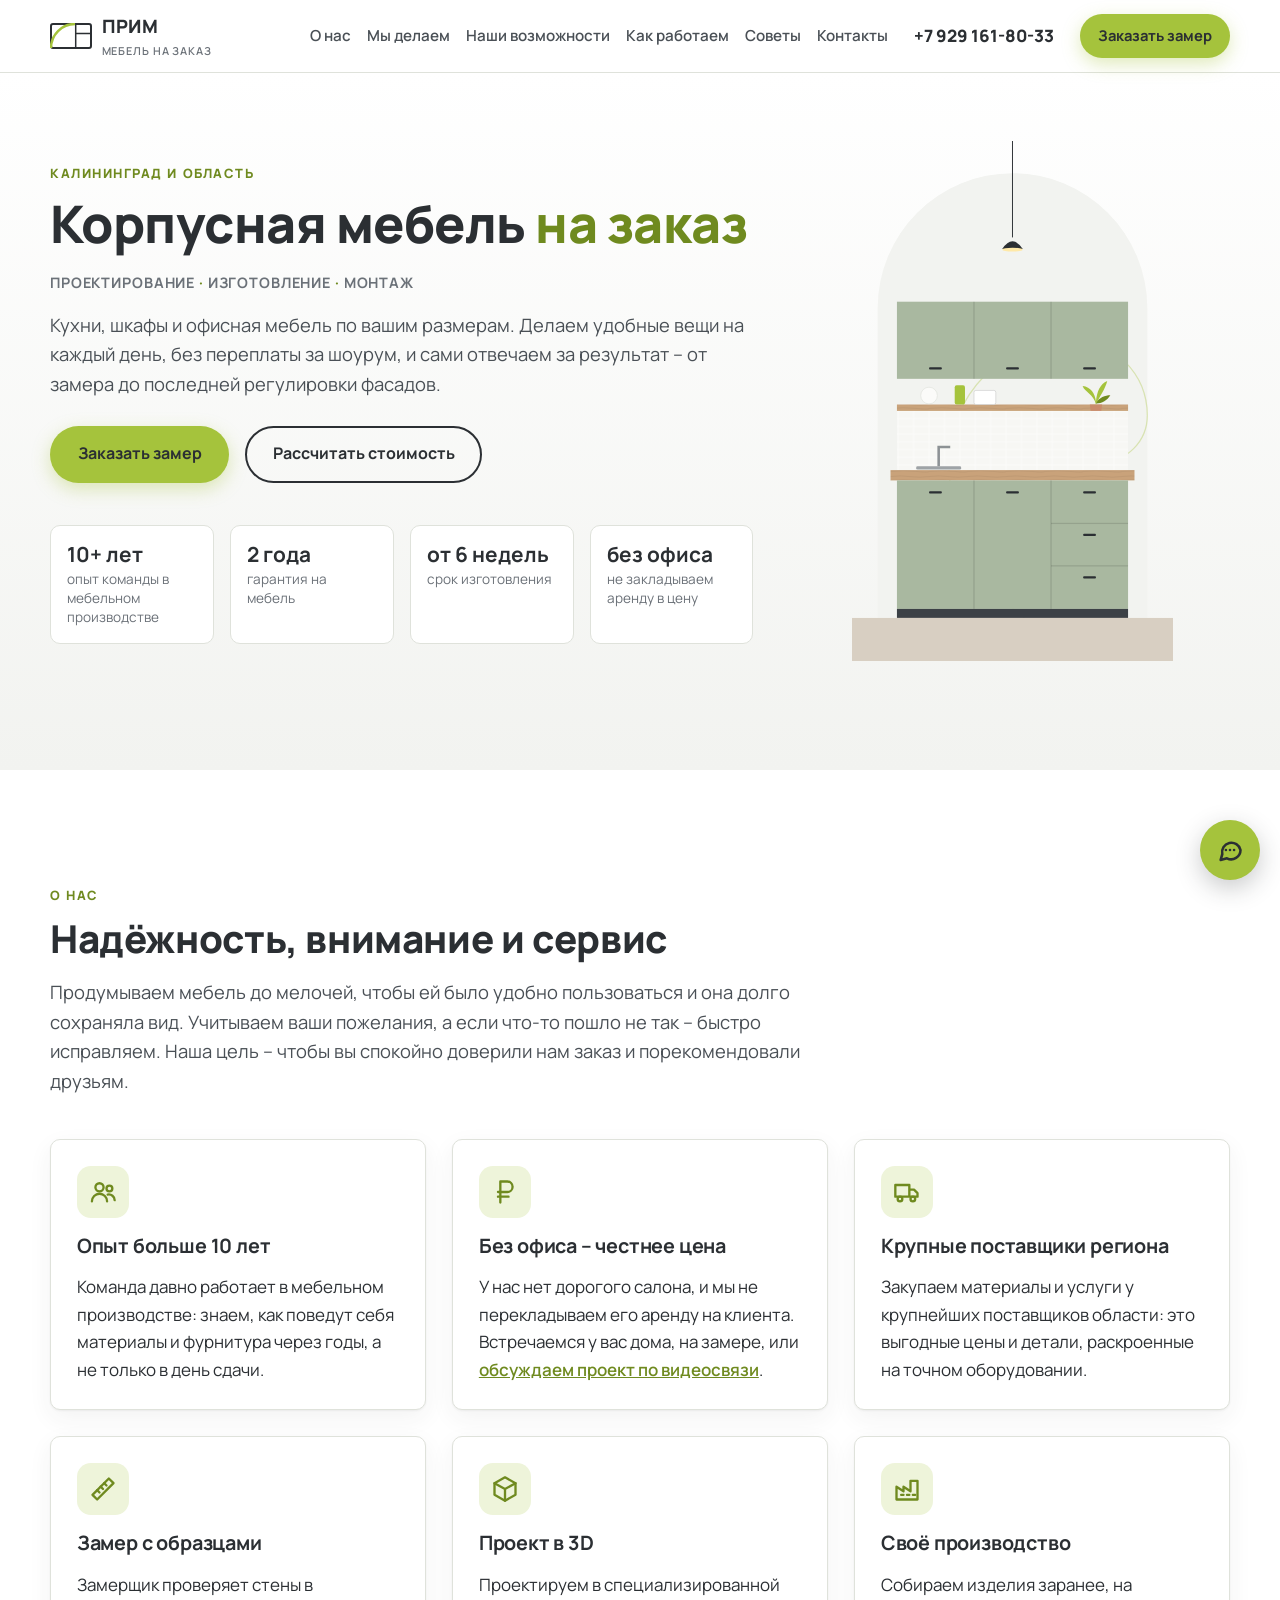
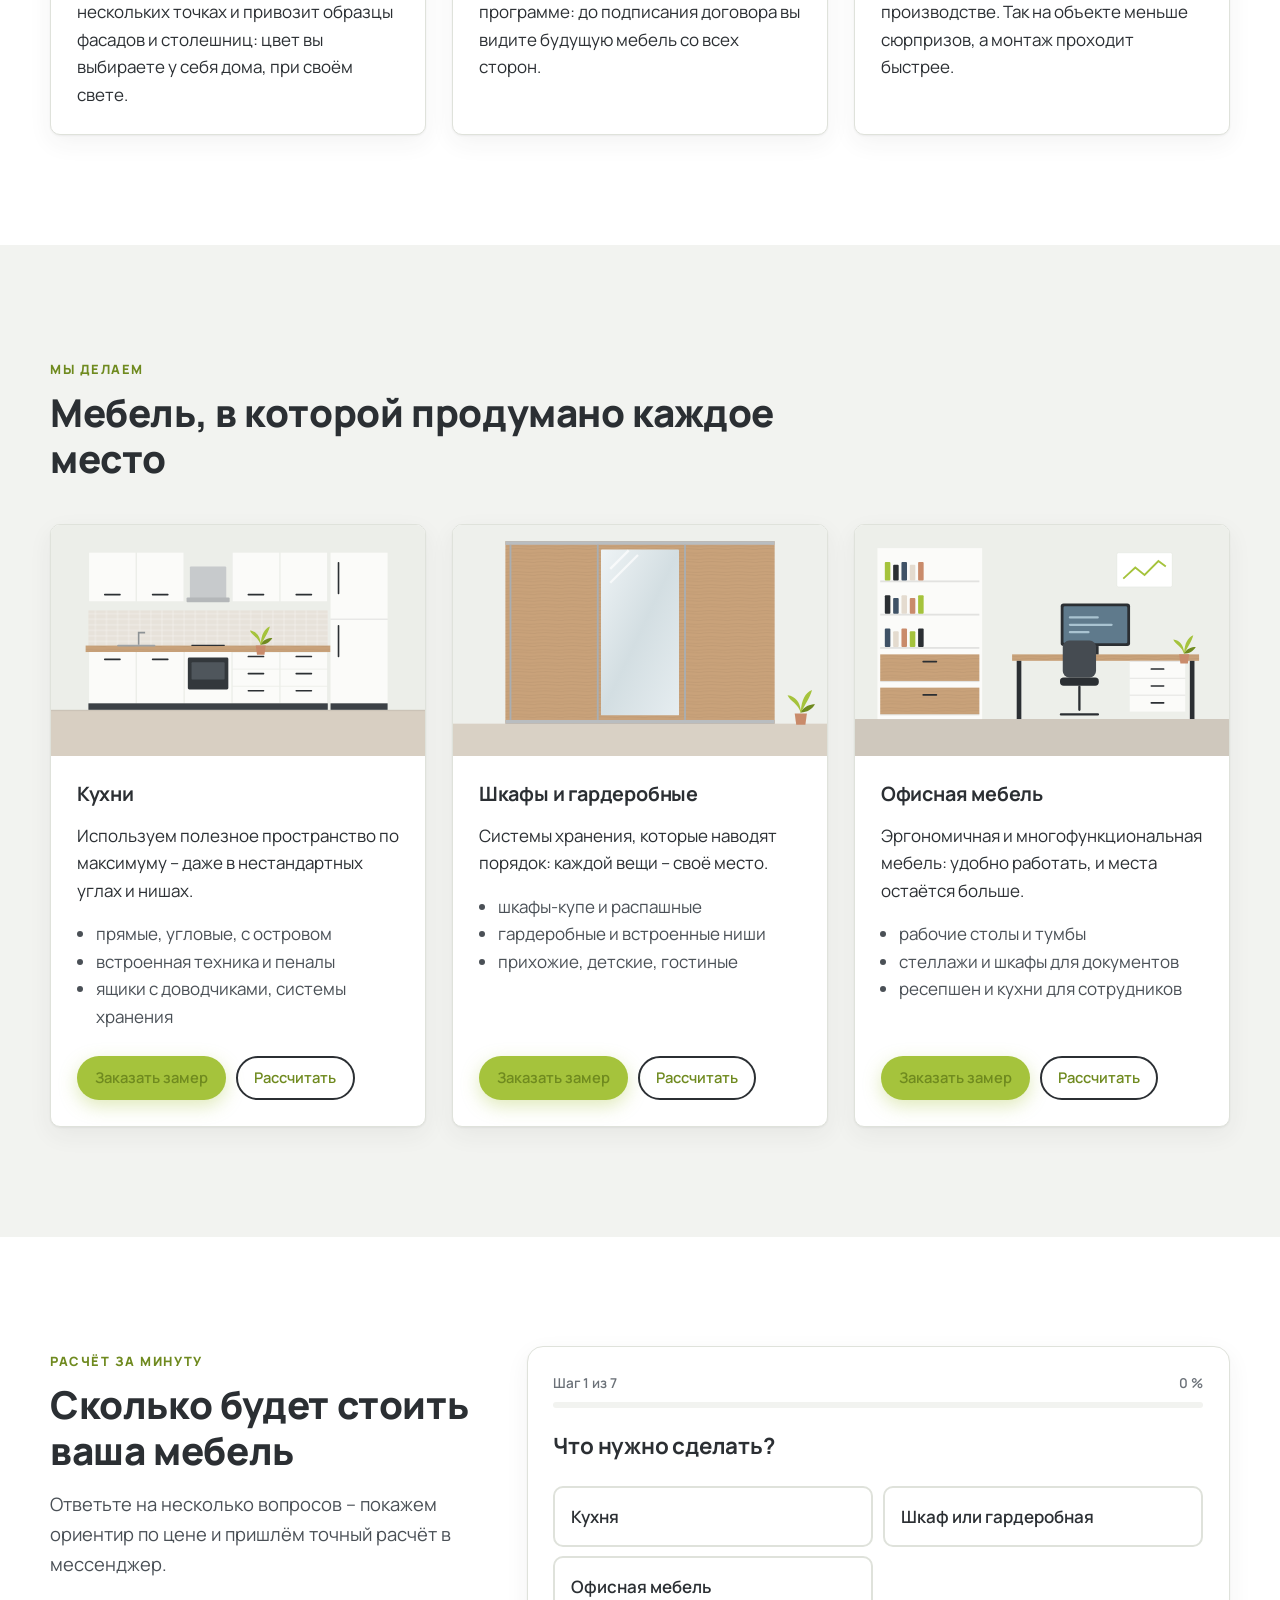
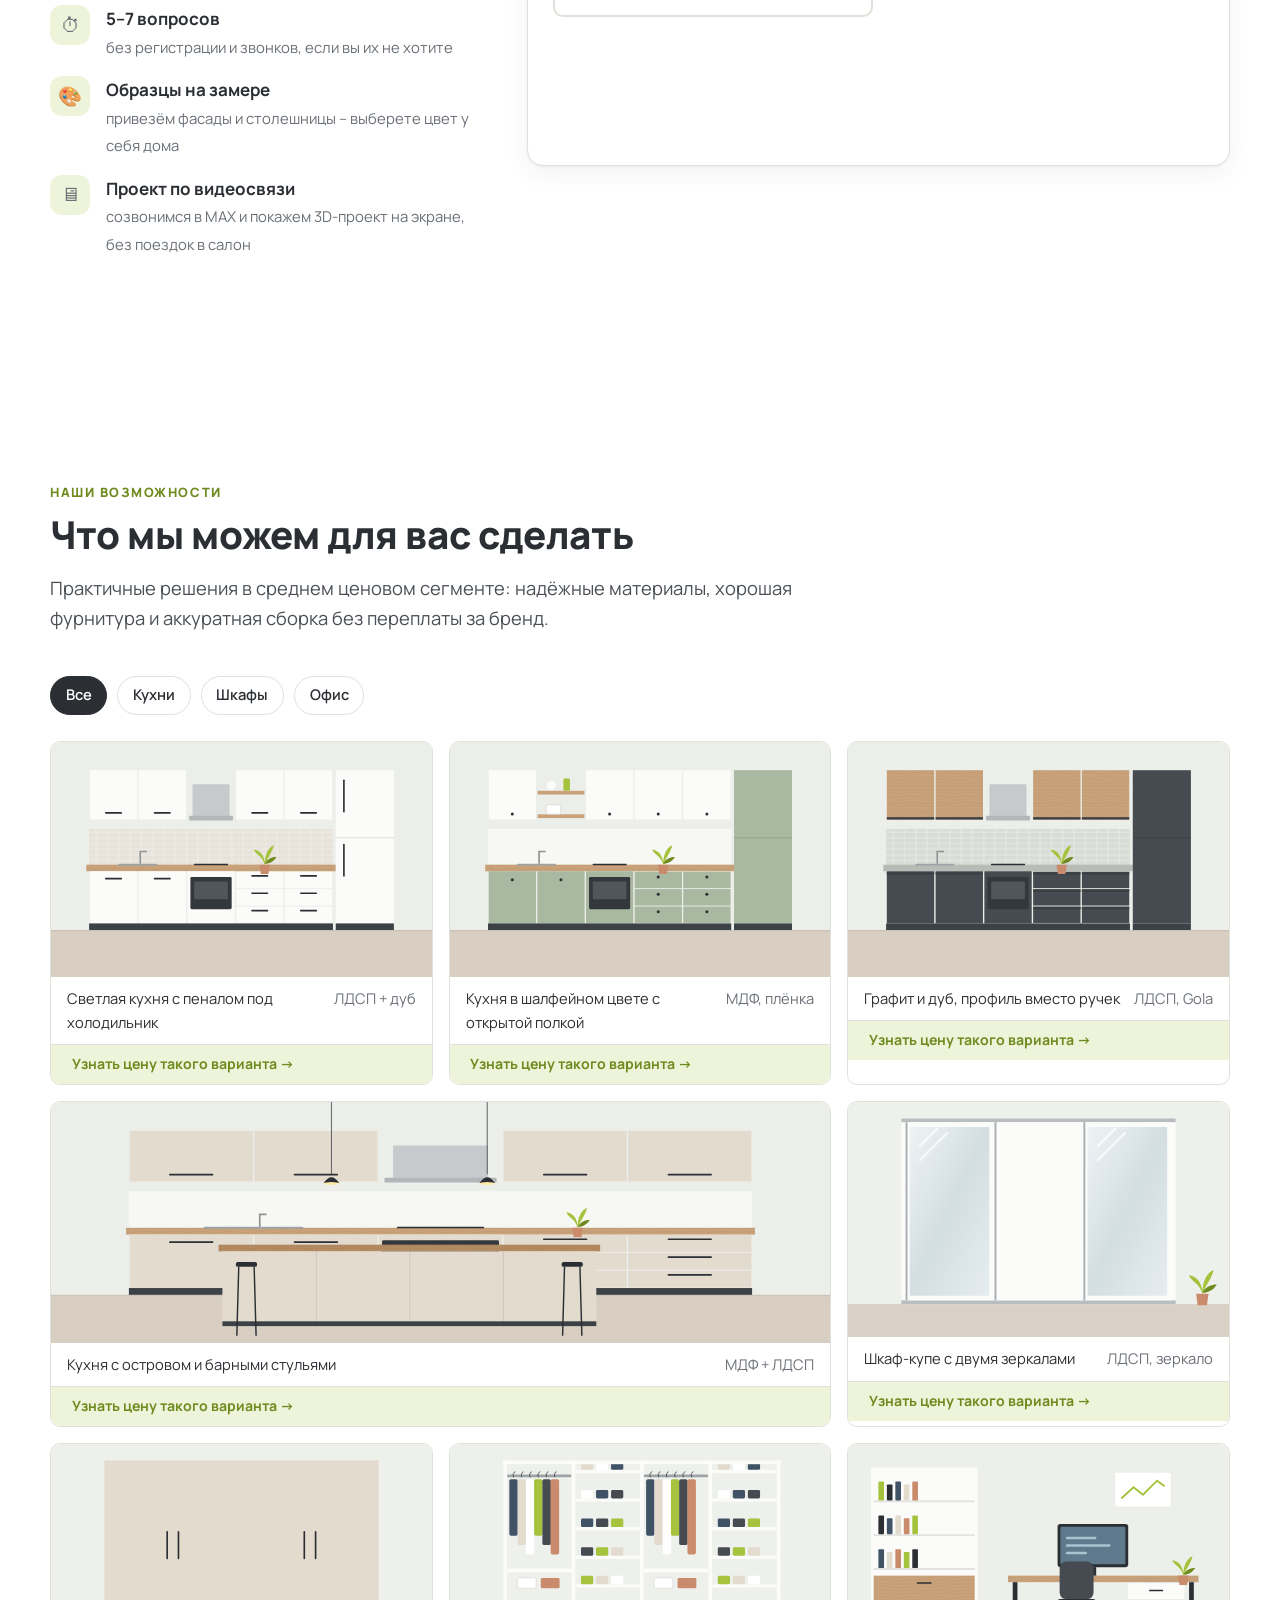
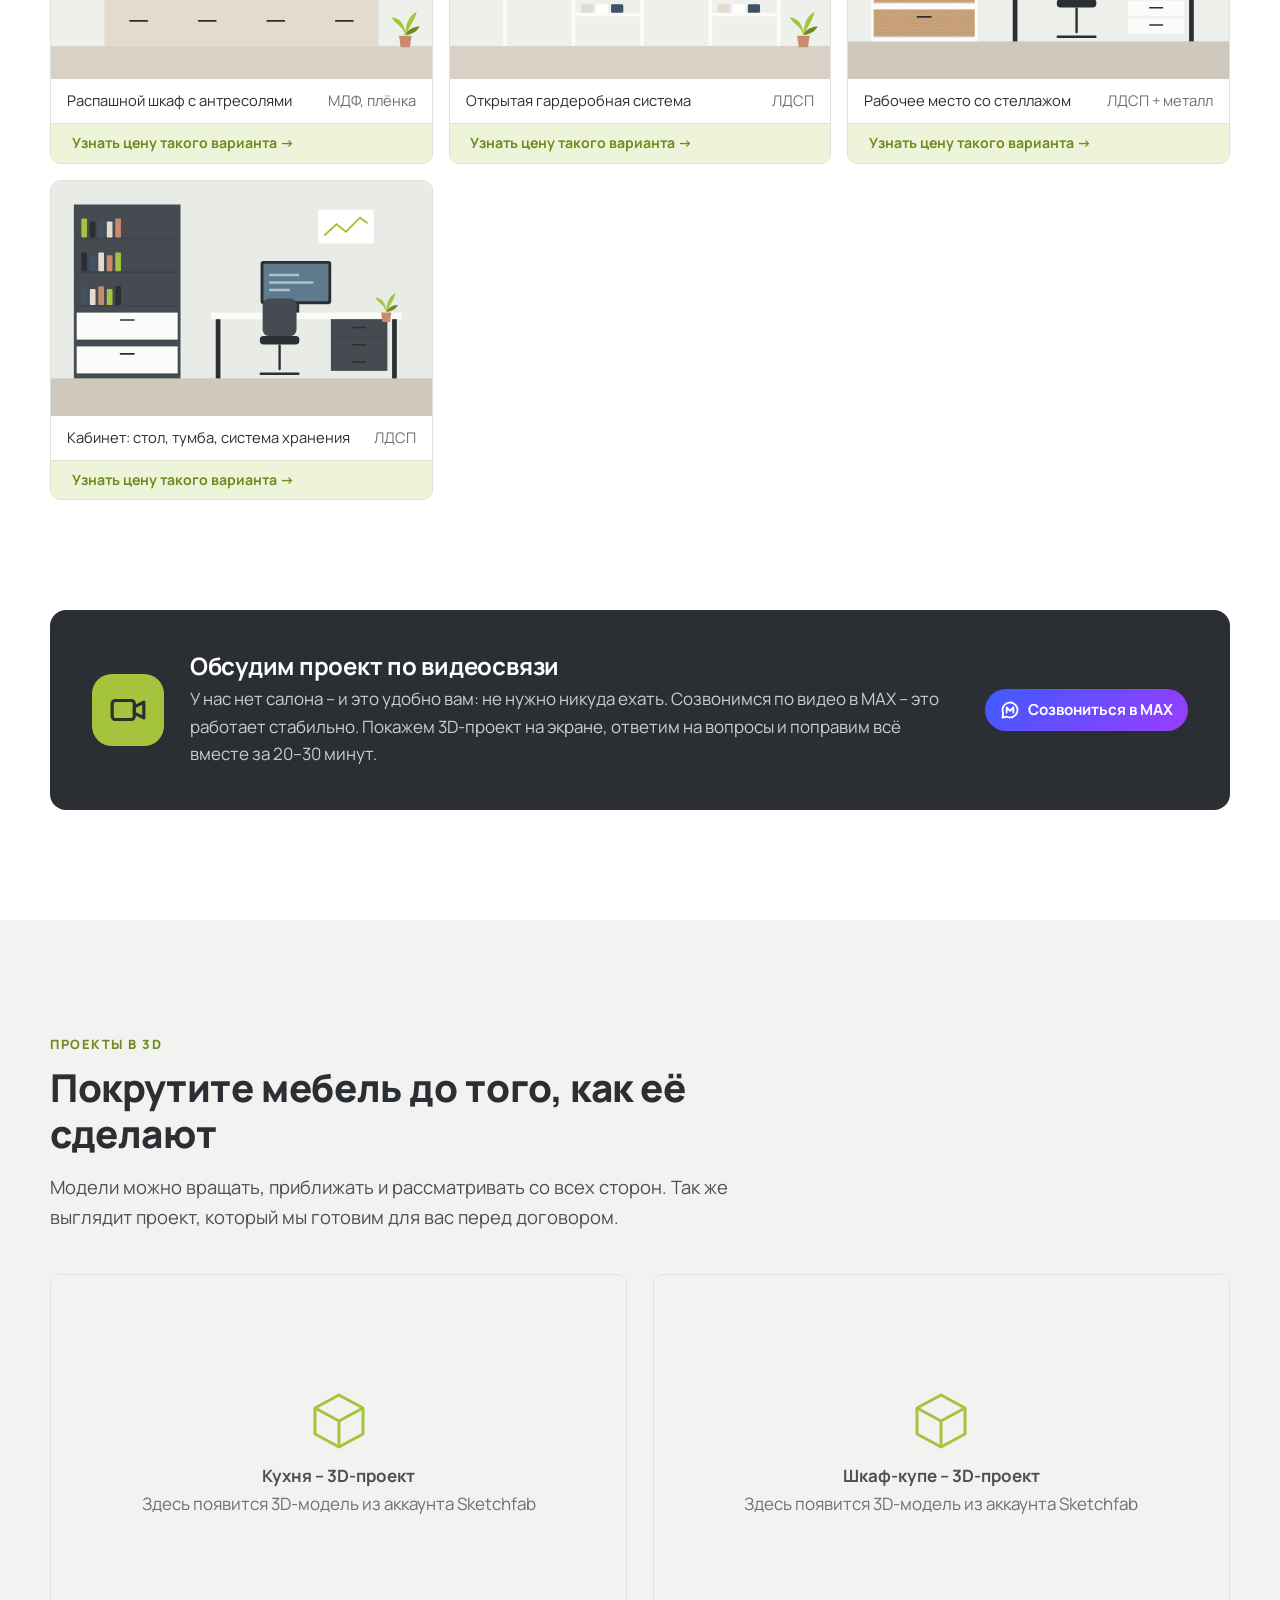
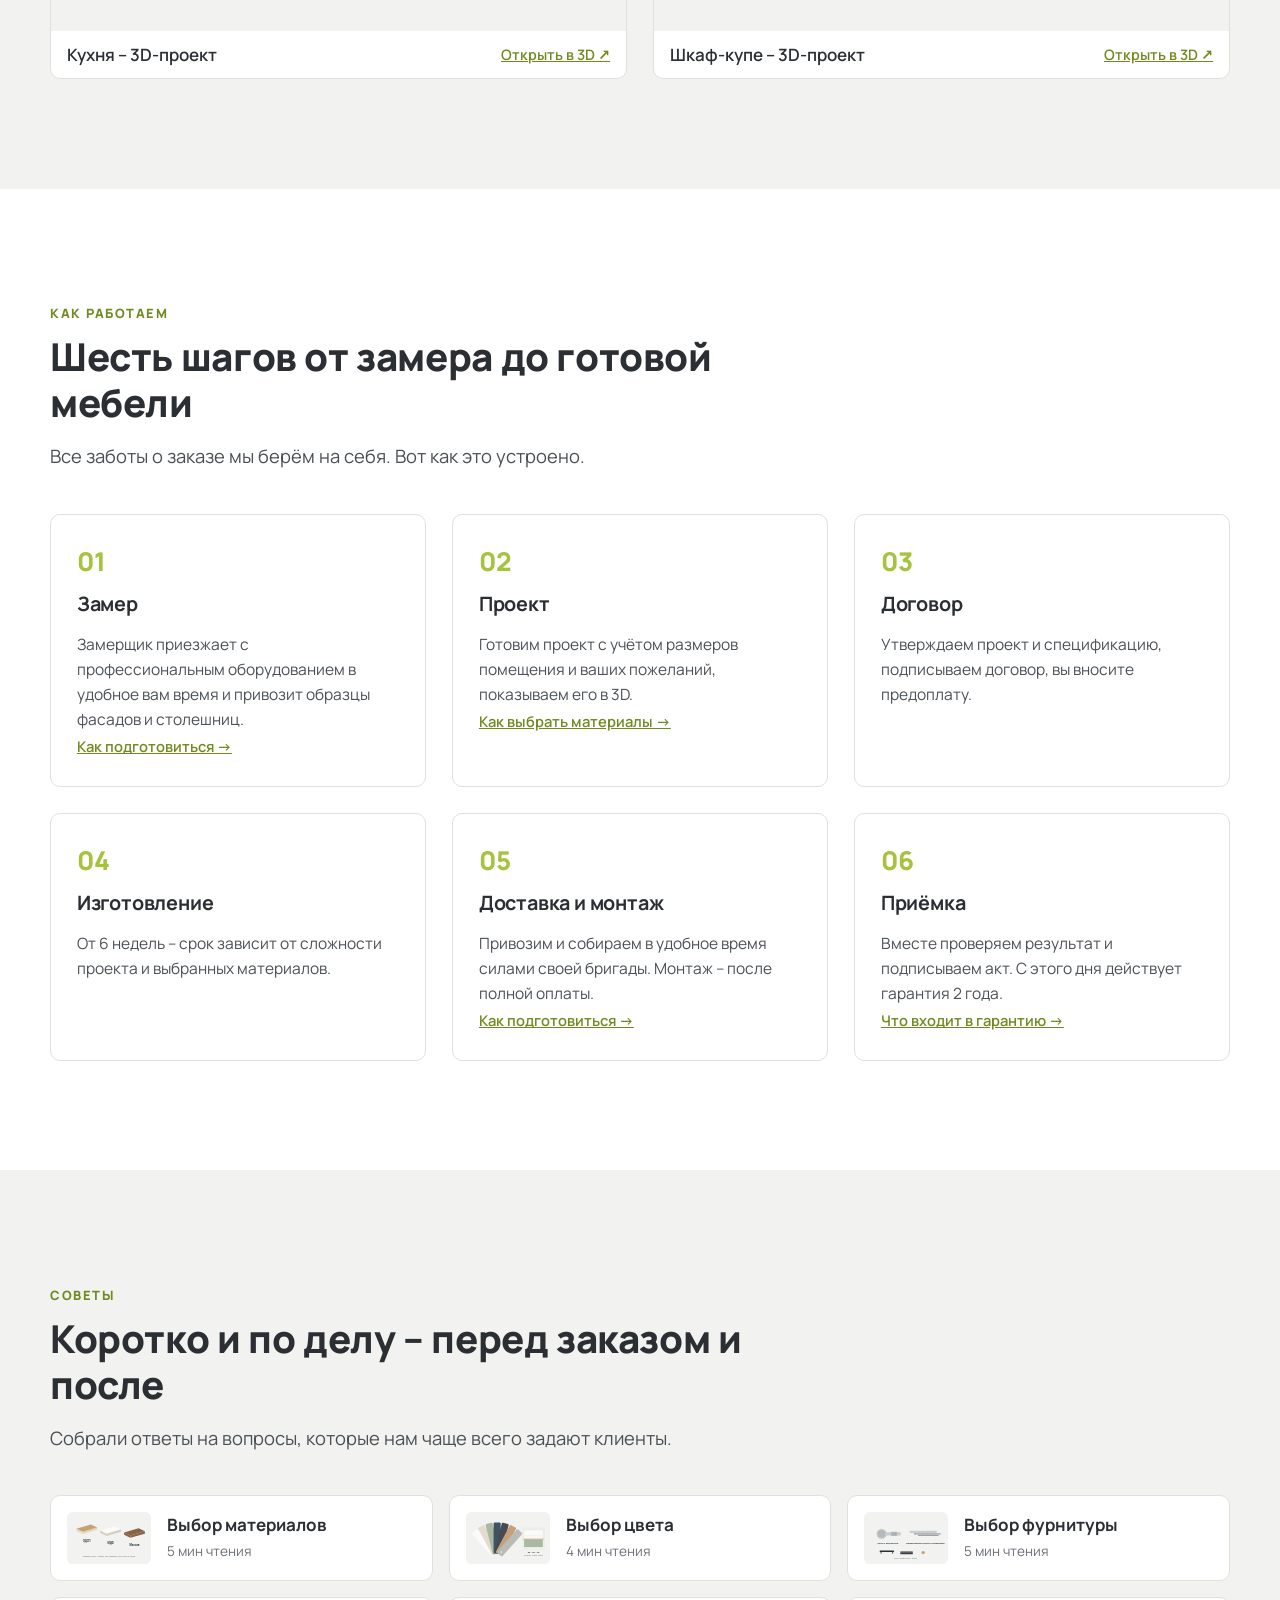
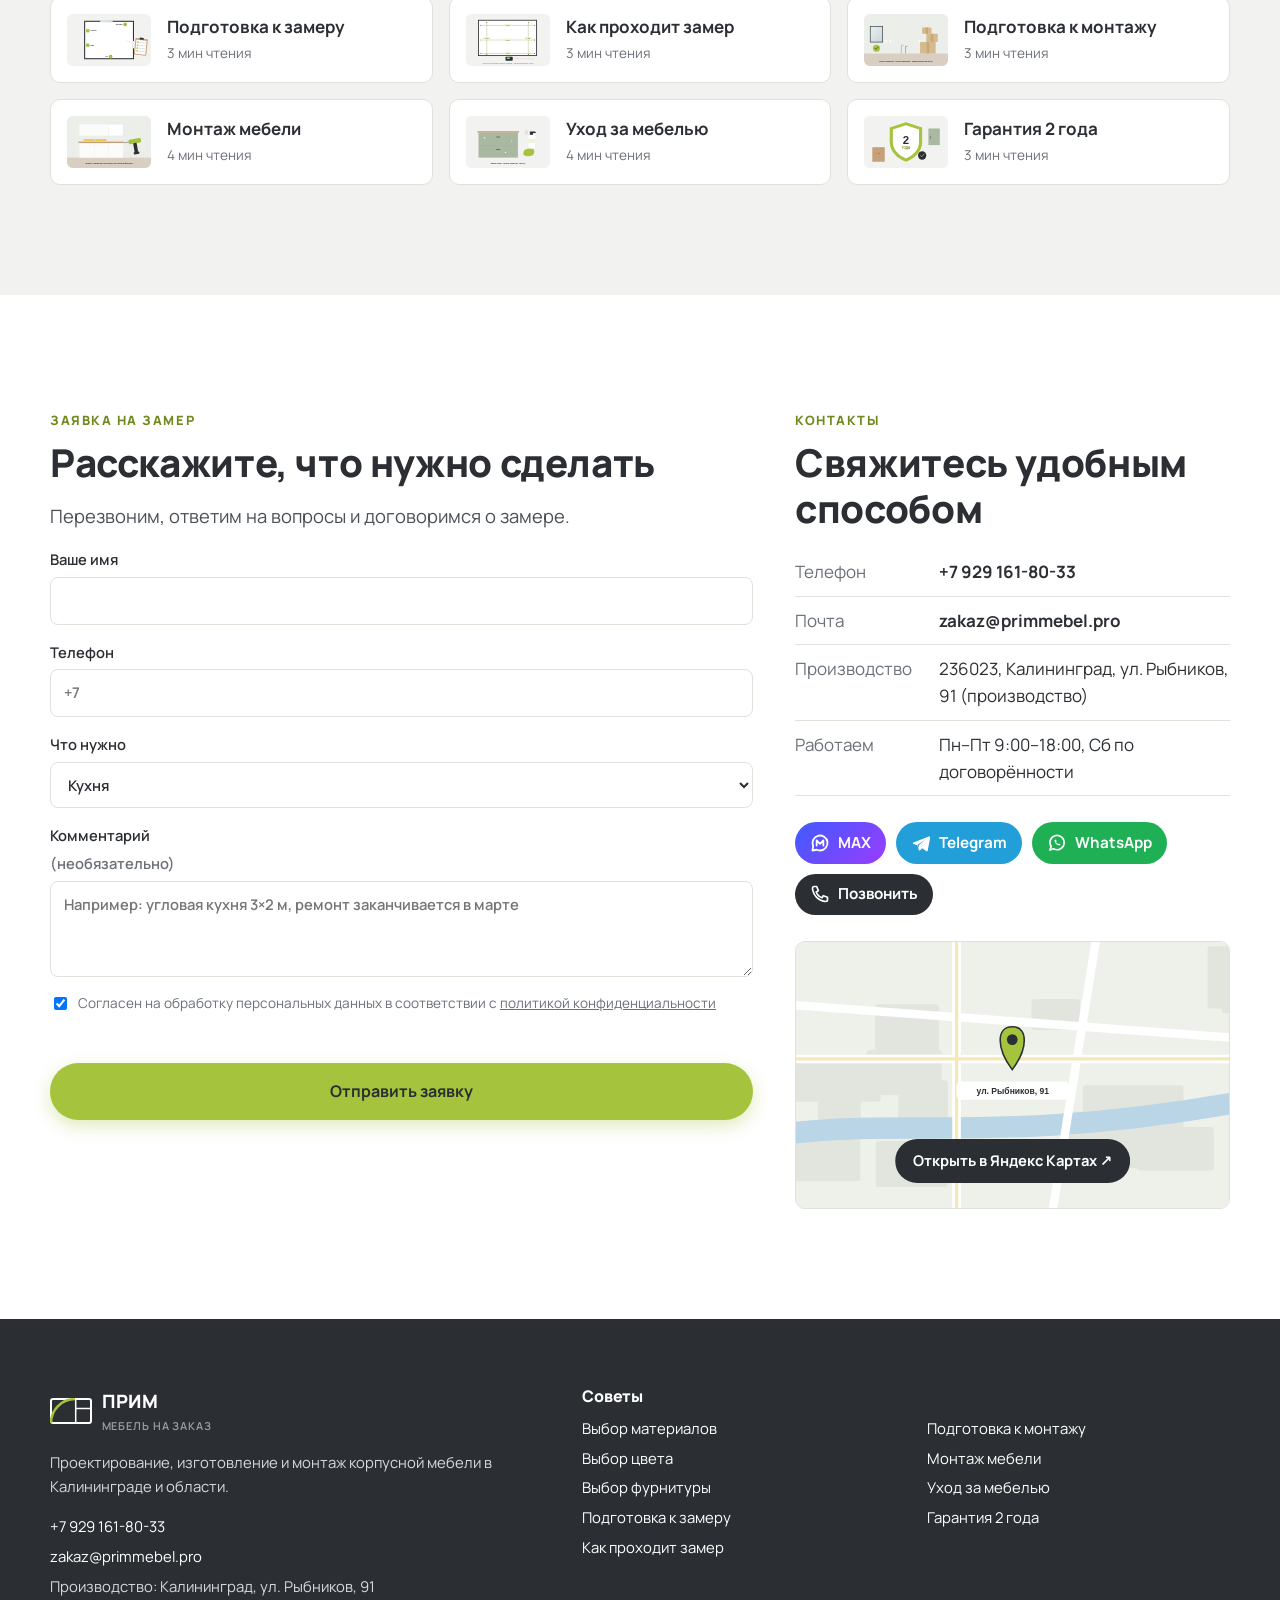
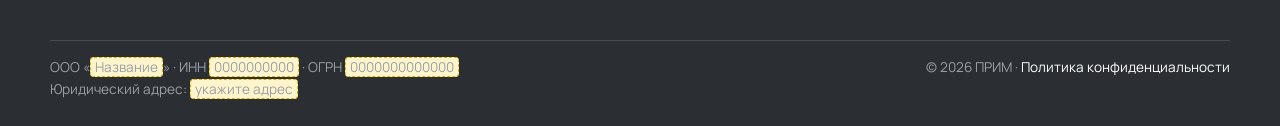
==== index.html @ aec9ec91 "Видеосвязь только через MAX Co-Authored-By: Claude Opus 5.5 <noreply@anthropic.com> Claude-Session: " ====
<!DOCTYPE html>
<html lang="ru">
<head>
<meta charset="utf-8">
<meta name="viewport" content="width=device-width, initial-scale=1">
<title>Кухни и шкафы на заказ в Калининграде – ПРИМ, корпусная мебель от производителя</title>
<meta name="description" content="Проектирование, изготовление и монтаж корпусной мебели в Калининграде и области: кухни, шкафы-купе, гардеробные, офисная мебель. Замер, 3D-проект, гарантия 2 года.">
<link rel="canonical" href="https://primmebel.pro/">
<meta property="og:type" content="website">
<meta property="og:locale" content="ru_RU">
<meta property="og:title" content="Кухни и шкафы на заказ в Калининграде – ПРИМ, корпусная мебель от производителя">
<meta property="og:description" content="Проектирование, изготовление и монтаж корпусной мебели в Калининграде и области: кухни, шкафы-купе, гардеробные, офисная мебель. Замер, 3D-проект, гарантия 2 года.">
<meta property="og:url" content="https://primmebel.pro/">
<meta name="theme-color" content="#A5C33C">
<!-- Подтверждение прав в Яндекс Вебмастере: <meta name="yandex-verification" content="КОД"> -->
<link rel="icon" href="img/favicon.svg" type="image/svg+xml">
<link rel="preconnect" href="https://fonts.googleapis.com">
<link rel="preconnect" href="https://fonts.gstatic.com" crossorigin>
<link href="https://fonts.googleapis.com/css2?family=Manrope:wght@400;600;700;800&display=swap" rel="stylesheet">
<link rel="stylesheet" href="css/style.css">
<script type="application/ld+json">{"@context": "https://schema.org", "@type": "FurnitureStore", "name": "ПРИМ – мебель на заказ", "url": "https://primmebel.pro/", "telephone": "+7 929 161-80-33", "email": "zakaz@primmebel.pro", "description": "Проектирование, изготовление и монтаж корпусной мебели на заказ: кухни, шкафы, офисная мебель.", "address": {"@type": "PostalAddress", "streetAddress": "ул. Рыбников, 91", "addressLocality": "Калининград", "postalCode": "236023", "addressCountry": "RU"}, "areaServed": ["Калининград", "Калининградская область"], "sameAs": ["https://t.me/primmpro"]}</script>
</head>
<body>
<a class="skip" href="#main">Перейти к содержимому</a>
<header class="header">
  <div class="container">
    <a class="logo" href="index.html" aria-label="ПРИМ – на главную"><svg viewBox="0 0 42 26" aria-hidden="true"><rect x="1" y="1" width="40" height="24" rx="2" fill="none" stroke="#2B2F33" stroke-width="2"/><path d="M25.7 1v24M25.7 10.5h15.3" stroke="#2B2F33" stroke-width="1.5"/><path d="M1 25A24 24 0 0 1 25 1" fill="none" stroke="#A5C33C" stroke-width="2.5"/></svg><span>ПРИМ<small>мебель на заказ</small></span></a>
    <nav class="nav" id="nav" aria-label="Основное меню"><a href="#o-nas">О нас</a><a href="#my-delaem">Мы делаем</a><a href="#vozmozhnosti">Наши возможности</a><a href="#etapy">Как работаем</a><a href="#sovety">Советы</a><a href="#kontakty">Контакты</a></nav>
    <a class="header-phone" data-phone href="tel:+79291618033">+7 929 161-80-33</a>
    <a class="btn btn-primary btn-sm" href="#zayavka" data-goal="zamer_click">Заказать замер</a>
    <button class="burger" type="button" aria-label="Меню" aria-expanded="false" aria-controls="nav"><span></span><span></span><span></span></button>
  </div>
</header>

<main id="main">
<section class="hero">
  <div class="container">
    <div class="hero-grid">
      <div>
        <span class="eyebrow">Калининград и область</span>
        <h1>Корпусная мебель <span>на заказ</span></h1>
        <p class="tagline">Проектирование <b>·</b> Изготовление <b>·</b> Монтаж</p>
        <p class="lead">Кухни, шкафы и офисная мебель по вашим размерам. Делаем удобные вещи на каждый день, без переплаты за шоурум, и сами отвечаем за результат – от замера до последней регулировки фасадов.</p>
        <div class="hero-actions">
          <a class="btn btn-primary" href="#zayavka" data-product="Кухня">Заказать замер</a>
          <a class="btn btn-ghost" href="#raschet" data-quiz='{"product":"kitchen"}'>Рассчитать стоимость</a>
        </div>
        <div class="facts">
          <div class="fact"><b>10+ лет</b><span>опыт команды в мебельном производстве</span></div>
          <div class="fact"><b>2 года</b><span>гарантия на мебель</span></div>
          <div class="fact"><b>от 6 недель</b><span>срок изготовления</span></div>
          <div class="fact"><b>без офиса</b><span>не закладываем аренду в цену</span></div>
        </div>
      </div>
      <div class="hero-art"><img src="img/hero.svg" alt="Кухня в шалфейном цвете с дубовой столешницей"></div>
    </div>
  </div>
</section>

<section class="section" id="o-nas">
  <div class="container">
    <div class="section-head">
      <span class="eyebrow">О нас</span>
      <h2>Надёжность, внимание и сервис</h2>
      <p class="lead">Продумываем мебель до мелочей, чтобы ей было удобно пользоваться и она долго сохраняла вид. Учитываем ваши пожелания, а если что-то пошло не так – быстро исправляем. Наша цель – чтобы вы спокойно доверили нам заказ и порекомендовали друзьям.</p>
    </div>
    <div class="grid-3">
      <div class="card"><div class="icon"><svg viewBox="0 0 24 24" fill="none" stroke="#6F8A1F" stroke-width="2" stroke-linecap="round" stroke-linejoin="round" aria-hidden="true"><circle cx="9" cy="8" r="3.5"/><path d="M2.5 20a6.5 6.5 0 0 1 13 0"/><circle cx="17.5" cy="9" r="2.5"/><path d="M16 14.2a5 5 0 0 1 6 4.8"/></svg></div><h3>Опыт больше 10 лет</h3><p>Команда давно работает в мебельном производстве: знаем, как поведут себя материалы и фурнитура через годы, а не только в день сдачи.</p></div>
      <div class="card"><div class="icon"><svg viewBox="0 0 24 24" fill="none" stroke="#6F8A1F" stroke-width="2" stroke-linecap="round" stroke-linejoin="round" aria-hidden="true"><path d="M8 21V3h6a4.5 4.5 0 0 1 0 9H6M6 16h9"/></svg></div><h3>Без офиса – честнее цена</h3><p>У нас нет дорогого салона, и мы не перекладываем его аренду на клиента. Встречаемся у вас дома, на замере, или <a href="#video">обсуждаем проект по видеосвязи</a>.</p></div>
      <div class="card"><div class="icon"><svg viewBox="0 0 24 24" fill="none" stroke="#6F8A1F" stroke-width="2" stroke-linecap="round" stroke-linejoin="round" aria-hidden="true"><path d="M2 6h12v10H2zM14 10h4l3 3v3h-7"/><circle cx="6" cy="18" r="2"/><circle cx="17" cy="18" r="2"/></svg></div><h3>Крупные поставщики региона</h3><p>Закупаем материалы и услуги у крупнейших поставщиков области: это выгодные цены и детали, раскроенные на точном оборудовании.</p></div>
      <div class="card"><div class="icon"><svg viewBox="0 0 24 24" fill="none" stroke="#6F8A1F" stroke-width="2" stroke-linecap="round" stroke-linejoin="round" aria-hidden="true"><path d="M3 17 17 3l4 4L7 21z"/><path d="M7 13l2 2M10 10l2 2M13 7l2 2"/></svg></div><h3>Замер с образцами</h3><p>Замерщик проверяет стены в нескольких точках и привозит образцы фасадов и столешниц: цвет вы выбираете у себя дома, при своём свете.</p></div>
      <div class="card"><div class="icon"><svg viewBox="0 0 24 24" fill="none" stroke="#6F8A1F" stroke-width="2" stroke-linecap="round" stroke-linejoin="round" aria-hidden="true"><path d="M12 2 21 7v10l-9 5-9-5V7z"/><path d="M3 7l9 5 9-5M12 12v10"/></svg></div><h3>Проект в 3D</h3><p>Проектируем в специализированной программе: до подписания договора вы видите будущую мебель со всех сторон.</p></div>
      <div class="card"><div class="icon"><svg viewBox="0 0 24 24" fill="none" stroke="#6F8A1F" stroke-width="2" stroke-linecap="round" stroke-linejoin="round" aria-hidden="true"><path d="M3 21V10l6 4V10l6 4V5h6v16z"/><path d="M7 17h2M12 17h2M17 17h2"/></svg></div><h3>Своё производство</h3><p>Собираем изделия заранее, на производстве. Так на объекте меньше сюрпризов, а монтаж проходит быстрее.</p></div>
    </div>
  </div>
</section>

<section class="section alt" id="my-delaem">
  <div class="container">
    <div class="section-head">
      <span class="eyebrow">Мы делаем</span>
      <h2>Мебель, в которой продумано каждое место</h2>
    </div>
    <div class="grid-3">
      <article class="card product">
        <div class="pic"><img src="img/kuhni.svg" alt="Кухня на заказ" loading="lazy"></div>
        <div class="body"><h3>Кухни</h3>
          <p>Используем полезное пространство по максимуму – даже в нестандартных углах и нишах.</p>
          <ul><li>прямые, угловые, с островом</li><li>встроенная техника и пеналы</li><li>ящики с доводчиками, системы хранения</li></ul>
          <div class="actions"><a class="btn btn-primary btn-sm" href="#zayavka" data-product="Кухня">Заказать замер</a><a class="btn btn-ghost btn-sm" href="#raschet" data-quiz='{"product":"kitchen"}'>Рассчитать</a></div></div>
      </article>
      <article class="card product">
        <div class="pic"><img src="img/shkafy.svg" alt="Шкаф-купе на заказ" loading="lazy"></div>
        <div class="body"><h3>Шкафы и гардеробные</h3>
          <p>Системы хранения, которые наводят порядок: каждой вещи – своё место.</p>
          <ul><li>шкафы-купе и распашные</li><li>гардеробные и встроенные ниши</li><li>прихожие, детские, гостиные</li></ul>
          <div class="actions"><a class="btn btn-primary btn-sm" href="#zayavka" data-product="Шкаф или гардеробная">Заказать замер</a><a class="btn btn-ghost btn-sm" href="#raschet" data-quiz='{"product":"wardrobe"}'>Рассчитать</a></div></div>
      </article>
      <article class="card product">
        <div class="pic"><img src="img/ofis.svg" alt="Офисная мебель на заказ" loading="lazy"></div>
        <div class="body"><h3>Офисная мебель</h3>
          <p>Эргономичная и многофункциональная мебель: удобно работать, и места остаётся больше.</p>
          <ul><li>рабочие столы и тумбы</li><li>стеллажи и шкафы для документов</li><li>ресепшен и кухни для сотрудников</li></ul>
          <div class="actions"><a class="btn btn-primary btn-sm" href="#zayavka" data-product="Офисная мебель">Заказать замер</a><a class="btn btn-ghost btn-sm" href="#raschet" data-quiz='{"product":"office"}'>Рассчитать</a></div></div>
      </article>
    </div>
  </div>
</section>

<section class="section" id="raschet">
  <div class="container quiz-wrap">
    <div>
      <span class="eyebrow">Расчёт за минуту</span>
      <h2>Сколько будет стоить ваша мебель</h2>
      <p class="lead">Ответьте на несколько вопросов – покажем ориентир по цене и пришлём точный расчёт в мессенджер.</p>
      <ul class="quiz-perks">
        <li><span class="ico">⏱</span><div><b>5–7 вопросов</b><span>без регистрации и звонков, если вы их не хотите</span></div></li>
        <li><span class="ico">🎨</span><div><b>Образцы на замере</b><span>привезём фасады и столешницы – выберете цвет у себя дома</span></div></li>
        <li><span class="ico">🖥</span><div><b>Проект по видеосвязи</b><span>созвонимся в MAX и покажем 3D-проект на экране, без поездок в салон</span></div></li>
      </ul>
    </div>
    <div class="quiz" id="quiz" aria-live="polite">
      <noscript>Для расчёта включите JavaScript или позвоните: +7 929 161-80-33</noscript>
    </div>
  </div>
</section>

<section class="section" id="vozmozhnosti">
  <div class="container">
    <div class="section-head">
      <span class="eyebrow">Наши возможности</span>
      <h2>Что мы можем для вас сделать</h2>
      <p class="lead">Практичные решения в среднем ценовом сегменте: надёжные материалы, хорошая фурнитура и аккуратная сборка без переплаты за бренд.</p>
    </div>
    <div class="filters" role="group" aria-label="Фильтр">
      <button class="chip" type="button" data-filter="all" aria-pressed="true">Все</button>
      <button class="chip" type="button" data-filter="kitchen" aria-pressed="false">Кухни</button>
      <button class="chip" type="button" data-filter="wardrobe" aria-pressed="false">Шкафы</button>
      <button class="chip" type="button" data-filter="office" aria-pressed="false">Офис</button>
    </div>
    <!-- Иллюстрации можно заменить фотографиями: положите .jpg в img/ и поменяйте src -->
    <div class="gallery"><figure data-cat="kitchen"><div class="ph"><img src="img/v-kuhnya-1.svg" alt="Светлая кухня с пеналом под холодильник" loading="lazy"></div><figcaption>Светлая кухня с пеналом под холодильник<span>ЛДСП + дуб</span></figcaption><button type="button" class="est" data-estimate="{&quot;product&quot;: &quot;kitchen&quot;, &quot;shape&quot;: &quot;straight&quot;, &quot;length&quot;: 3.2, &quot;facade&quot;: &quot;ldsp&quot;, &quot;worktop&quot;: &quot;ldsp&quot;}"><u>Узнать цену такого варианта →</u></button></figure><figure data-cat="kitchen"><div class="ph"><img src="img/v-kuhnya-2.svg" alt="Кухня в шалфейном цвете с открытой полкой" loading="lazy"></div><figcaption>Кухня в шалфейном цвете с открытой полкой<span>МДФ, плёнка</span></figcaption><button type="button" class="est" data-estimate="{&quot;product&quot;: &quot;kitchen&quot;, &quot;shape&quot;: &quot;straight&quot;, &quot;length&quot;: 3.2, &quot;facade&quot;: &quot;mdf_film&quot;, &quot;worktop&quot;: &quot;ldsp&quot;}"><u>Узнать цену такого варианта →</u></button></figure><figure data-cat="kitchen"><div class="ph"><img src="img/v-kuhnya-3.svg" alt="Графит и дуб, профиль вместо ручек" loading="lazy"></div><figcaption>Графит и дуб, профиль вместо ручек<span>ЛДСП, Gola</span></figcaption><button type="button" class="est" data-estimate="{&quot;product&quot;: &quot;kitchen&quot;, &quot;shape&quot;: &quot;straight&quot;, &quot;length&quot;: 3.2, &quot;facade&quot;: &quot;ldsp&quot;, &quot;worktop&quot;: &quot;hpl&quot;}"><u>Узнать цену такого варианта →</u></button></figure><figure data-cat="kitchen" class="wide"><div class="ph"><img src="img/v-kuhnya-4.svg" alt="Кухня с островом и барными стульями" loading="lazy"></div><figcaption>Кухня с островом и барными стульями<span>МДФ + ЛДСП</span></figcaption><button type="button" class="est" data-estimate="{&quot;product&quot;: &quot;kitchen&quot;, &quot;shape&quot;: &quot;island&quot;, &quot;length&quot;: 4.5, &quot;facade&quot;: &quot;mdf_film&quot;, &quot;worktop&quot;: &quot;ldsp&quot;}"><u>Узнать цену такого варианта →</u></button></figure><figure data-cat="wardrobe"><div class="ph"><img src="img/v-shkaf-1.svg" alt="Шкаф-купе с двумя зеркалами" loading="lazy"></div><figcaption>Шкаф-купе с двумя зеркалами<span>ЛДСП, зеркало</span></figcaption><button type="button" class="est" data-estimate="{&quot;product&quot;: &quot;wardrobe&quot;, &quot;wtype&quot;: &quot;kupe&quot;, &quot;width&quot;: 2.4, &quot;facade&quot;: &quot;mirror&quot;}"><u>Узнать цену такого варианта →</u></button></figure><figure data-cat="wardrobe"><div class="ph"><img src="img/v-shkaf-2.svg" alt="Распашной шкаф с антресолями" loading="lazy"></div><figcaption>Распашной шкаф с антресолями<span>МДФ, плёнка</span></figcaption><button type="button" class="est" data-estimate="{&quot;product&quot;: &quot;wardrobe&quot;, &quot;wtype&quot;: &quot;swing&quot;, &quot;width&quot;: 2.4, &quot;facade&quot;: &quot;mdf_film&quot;}"><u>Узнать цену такого варианта →</u></button></figure><figure data-cat="wardrobe"><div class="ph"><img src="img/v-shkaf-3.svg" alt="Открытая гардеробная система" loading="lazy"></div><figcaption>Открытая гардеробная система<span>ЛДСП</span></figcaption><button type="button" class="est" data-estimate="{&quot;product&quot;: &quot;wardrobe&quot;, &quot;wtype&quot;: &quot;walkin&quot;, &quot;width&quot;: 3.0, &quot;facade&quot;: &quot;ldsp&quot;}"><u>Узнать цену такого варианта →</u></button></figure><figure data-cat="office"><div class="ph"><img src="img/v-ofis-1.svg" alt="Рабочее место со стеллажом" loading="lazy"></div><figcaption>Рабочее место со стеллажом<span>ЛДСП + металл</span></figcaption><button type="button" class="est" data-estimate="{&quot;product&quot;: &quot;office&quot;, &quot;items&quot;: [&quot;desks&quot;, &quot;docs&quot;]}"><u>Узнать цену такого варианта →</u></button></figure><figure data-cat="office"><div class="ph"><img src="img/v-ofis-2.svg" alt="Кабинет: стол, тумба, система хранения" loading="lazy"></div><figcaption>Кабинет: стол, тумба, система хранения<span>ЛДСП</span></figcaption><button type="button" class="est" data-estimate="{&quot;product&quot;: &quot;office&quot;, &quot;items&quot;: [&quot;desks&quot;, &quot;pedestals&quot;, &quot;docs&quot;]}"><u>Узнать цену такого варианта →</u></button></figure></div>
  </div>
</section>

<section class="section" style="padding-top:0">
  <div class="container">
    <div class="video-band" id="video">
      <div class="cam"><svg viewBox="0 0 24 24" fill="none" stroke="#2B2F33" stroke-width="2" stroke-linecap="round" stroke-linejoin="round" aria-hidden="true"><rect x="2" y="6" width="14" height="12" rx="2"/><path d="m16 10 6-3v10l-6-3z"/></svg></div>
      <div>
        <h3>Обсудим проект по видеосвязи</h3>
        <p>У нас нет салона – и это удобно вам: не нужно никуда ехать. Созвонимся по видео в MAX – это работает стабильно. Покажем 3D-проект на экране, ответим на вопросы и поправим всё вместе за 20–30 минут.</p>
      </div>
      <div class="messengers">
        <a class="mbtn max" target="_blank" rel="noopener" data-goal="video_call" data-icon="max" data-link="max" href="https://max.ru/">Созвониться в MAX</a>
      </div>
    </div>
  </div>
</section>

<section class="section alt" id="proekty-3d">
  <div class="container">
    <div class="section-head">
      <span class="eyebrow">Проекты в 3D</span>
      <h2>Покрутите мебель до того, как её сделают</h2>
      <p class="lead">Модели можно вращать, приближать и рассматривать со всех сторон. Так же выглядит проект, который мы готовим для вас перед договором.</p>
    </div>
    <div class="models" id="models"></div>
  </div>
</section>

<section class="section" id="etapy">
  <div class="container">
    <div class="section-head">
      <span class="eyebrow">Как работаем</span>
      <h2>Шесть шагов от замера до готовой мебели</h2>
      <p class="lead">Все заботы о заказе мы берём на себя. Вот как это устроено.</p>
    </div>
    <ol class="steps">
      <li><h3>Замер</h3><p>Замерщик приезжает с профессиональным оборудованием в удобное вам время и привозит образцы фасадов и столешниц.</p><a href="sovety/podgotovka-k-zameru.html">Как подготовиться →</a></li>
      <li><h3>Проект</h3><p>Готовим проект с учётом размеров помещения и ваших пожеланий, показываем его в 3D.</p><a href="sovety/vybor-materialov.html">Как выбрать материалы →</a></li>
      <li><h3>Договор</h3><p>Утверждаем проект и спецификацию, подписываем договор, вы вносите предоплату.</p></li>
      <li><h3>Изготовление</h3><p>От 6 недель – срок зависит от сложности проекта и выбранных материалов.</p></li>
      <li><h3>Доставка и монтаж</h3><p>Привозим и собираем в удобное время силами своей бригады. Монтаж – после полной оплаты.</p><a href="sovety/podgotovka-k-montazhu.html">Как подготовиться →</a></li>
      <li><h3>Приёмка</h3><p>Вместе проверяем результат и подписываем акт. С этого дня действует гарантия 2 года.</p><a href="sovety/garantiya.html">Что входит в гарантию →</a></li>
    </ol>
  </div>
</section>

<section class="section alt" id="sovety">
  <div class="container">
    <div class="section-head">
      <span class="eyebrow">Советы</span>
      <h2>Коротко и по делу – перед заказом и после</h2>
      <p class="lead">Собрали ответы на вопросы, которые нам чаще всего задают клиенты.</p>
    </div>
    <div class="tips"><a class="tip" href="sovety/vybor-materialov.html"><img src="img/s-materialy.svg" alt="" loading="lazy"><div><b>Выбор материалов</b><span>5 мин чтения</span></div></a><a class="tip" href="sovety/vybor-cveta.html"><img src="img/s-cvet.svg" alt="" loading="lazy"><div><b>Выбор цвета</b><span>4 мин чтения</span></div></a><a class="tip" href="sovety/vybor-furnitury.html"><img src="img/s-furnitura.svg" alt="" loading="lazy"><div><b>Выбор фурнитуры</b><span>5 мин чтения</span></div></a><a class="tip" href="sovety/podgotovka-k-zameru.html"><img src="img/s-podgotovka-k-zameru.svg" alt="" loading="lazy"><div><b>Подготовка к замеру</b><span>3 мин чтения</span></div></a><a class="tip" href="sovety/zamer.html"><img src="img/s-zamer.svg" alt="" loading="lazy"><div><b>Как проходит замер</b><span>3 мин чтения</span></div></a><a class="tip" href="sovety/podgotovka-k-montazhu.html"><img src="img/s-podgotovka-k-montazhu.svg" alt="" loading="lazy"><div><b>Подготовка к монтажу</b><span>3 мин чтения</span></div></a><a class="tip" href="sovety/montazh.html"><img src="img/s-montazh.svg" alt="" loading="lazy"><div><b>Монтаж мебели</b><span>4 мин чтения</span></div></a><a class="tip" href="sovety/uhod.html"><img src="img/s-uhod.svg" alt="" loading="lazy"><div><b>Уход за мебелью</b><span>4 мин чтения</span></div></a><a class="tip" href="sovety/garantiya.html"><img src="img/s-garantiya.svg" alt="" loading="lazy"><div><b>Гарантия 2 года</b><span>3 мин чтения</span></div></a></div>
  </div>
</section>

<section class="section" id="kontakty">
  <div class="container grid-2">
    <div id="zayavka">
      <span class="eyebrow">Заявка на замер</span>
      <h2>Расскажите, что нужно сделать</h2>
      <p class="lead">Перезвоним, ответим на вопросы и договоримся о замере.</p>
      <form class="form" id="lead-form" novalidate>
        <label>Ваше имя<input name="name" autocomplete="name" required></label>
        <label>Телефон<input name="phone" type="tel" autocomplete="tel" inputmode="tel" placeholder="+7" required></label>
        <label>Что нужно
          <select name="product"><option>Кухня</option><option>Шкаф или гардеробная</option><option>Офисная мебель</option><option>Другое</option></select>
        </label>
        <label>Комментарий <span class="muted">(необязательно)</span><textarea name="comment" placeholder="Например: угловая кухня 3×2 м, ремонт заканчивается в марте"></textarea></label>
        <label class="agree"><input type="checkbox" name="agree" checked> <span>Согласен на обработку персональных данных в соответствии с <a href="politika.html">политикой конфиденциальности</a></span></label>
        <p class="error" role="alert"></p>
        <button class="btn btn-primary" type="submit">Отправить заявку</button>
      </form>
      <div class="form-result" id="form-result" aria-live="polite">
        <b class="r-title"></b>
        <div class="r-messengers">
          <div class="messengers">
            <a class="mbtn wa r-wa" href="#" target="_blank" rel="noopener" data-icon="wa" data-goal="messenger_click">WhatsApp</a>
            <a class="mbtn tg" href="https://t.me/primmpro" data-link="telegram" target="_blank" rel="noopener" data-icon="tg" data-goal="messenger_click">Telegram</a>
            <a class="mbtn max" href="https://max.ru/" data-link="max" target="_blank" rel="noopener" data-icon="max" data-goal="messenger_click">MAX</a>
          </div>
          <p class="muted mt">В WhatsApp текст заявки подставится сам. Для Telegram и MAX скопируйте его:</p>
          <pre class="r-text" style="white-space:pre-wrap;font:inherit;background:#fff;padding:.6rem;border-radius:8px;margin:0 0 .6rem"></pre>
          <button class="btn btn-ghost btn-sm" type="button" id="copy-text">Скопировать текст</button>
        </div>
      </div>
    </div>
    <div>
      <span class="eyebrow">Контакты</span>
      <h2>Свяжитесь удобным способом</h2>
      <ul class="contact-list">
        <li><span>Телефон</span><a data-phone href="tel:+79291618033">+7 929 161-80-33</a></li>
        <li><span>Почта</span><a data-email href="mailto:zakaz@primmebel.pro">zakaz@primmebel.pro</a></li>
        <li><span>Производство</span><span data-text="addressFull">236023, Калининград, ул. Рыбников, 91</span></li>
        <li><span>Работаем</span><span data-text="workHours">Пн–Пт 9:00–18:00</span></li>
      </ul>
      <div class="messengers">
        <a class="mbtn max" href="https://max.ru/" data-link="max" target="_blank" rel="noopener" data-icon="max" data-goal="messenger_click">MAX</a>
        <a class="mbtn tg" href="https://t.me/primmpro" data-link="telegram" target="_blank" rel="noopener" data-icon="tg" data-goal="messenger_click">Telegram</a>
        <a class="mbtn wa" href="https://wa.me/79291618033" data-link="whatsapp" target="_blank" rel="noopener" data-icon="wa" data-goal="messenger_click">WhatsApp</a>
        <a class="mbtn ph" data-icon="ph" href="tel:+79291618033">Позвонить</a>
      </div>
      <div class="map" id="map">
        <div class="map-fallback"><img src="img/map.svg" alt="Схема проезда: Калининград, ул. Рыбников, 91" loading="lazy">
          <a class="btn btn-dark btn-sm" href="https://yandex.ru/maps/?text=%D0%9A%D0%B0%D0%BB%D0%B8%D0%BD%D0%B8%D0%BD%D0%B3%D1%80%D0%B0%D0%B4%2C%20%D1%83%D0%BB%D0%B8%D1%86%D0%B0%20%D0%A0%D1%8B%D0%B1%D0%BD%D0%B8%D0%BA%D0%BE%D0%B2%2C%2091" target="_blank" rel="noopener">Открыть в Яндекс Картах ↗</a></div>
      </div>
    </div>
  </div>
</section>
</main>
<footer class="footer">
  <div class="container">
    <div class="footer-grid">
      <div>
        <a class="logo" href="index.html"><svg viewBox="0 0 42 26" aria-hidden="true"><rect x="1" y="1" width="40" height="24" rx="2" fill="none" stroke="#FFFFFF" stroke-width="2"/><path d="M25.7 1v24M25.7 10.5h15.3" stroke="#FFFFFF" stroke-width="1.5"/><path d="M1 25A24 24 0 0 1 25 1" fill="none" stroke="#A5C33C" stroke-width="2.5"/></svg><span>ПРИМ<small>мебель на заказ</small></span></a>
        <p>Проектирование, изготовление и монтаж корпусной мебели в Калининграде и области.</p>
        <ul>
          <li><a data-phone href="tel:+79291618033">+7 929 161-80-33</a></li>
          <li><a data-email href="mailto:zakaz@primmebel.pro">zakaz@primmebel.pro</a></li>
          <li>Производство: <span data-text="address">Калининград, ул. Рыбников, 91</span></li>
        </ul>
      </div>
      <div><h4>Советы</h4><ul><li><a href="sovety/vybor-materialov.html">Выбор материалов</a></li><li><a href="sovety/vybor-cveta.html">Выбор цвета</a></li><li><a href="sovety/vybor-furnitury.html">Выбор фурнитуры</a></li><li><a href="sovety/podgotovka-k-zameru.html">Подготовка к замеру</a></li><li><a href="sovety/zamer.html">Как проходит замер</a></li></ul></div>
      <div><h4>&nbsp;</h4><ul><li><a href="sovety/podgotovka-k-montazhu.html">Подготовка к монтажу</a></li><li><a href="sovety/montazh.html">Монтаж мебели</a></li><li><a href="sovety/uhod.html">Уход за мебелью</a></li><li><a href="sovety/garantiya.html">Гарантия 2 года</a></li></ul></div>
    </div>
    <div class="legal">
      <!-- ДАННЫЕ ООО: заполните реквизиты (обязательно для рекламы в Яндекс Директе) -->
      <div class="requisites">ООО «<span class="todo">Название</span>» · ИНН <span class="todo">0000000000</span> · ОГРН <span class="todo">0000000000000</span>
Юридический адрес: <span class="todo">укажите адрес</span></div>
      <div>© <span data-year>2026</span> ПРИМ · <a href="politika.html">Политика конфиденциальности</a></div>
    </div>
  </div>
</footer>
<script src="js/config.js"></script>
<script src="js/main.js"></script>
<script src="js/quiz.js"></script>
</body>
</html>
---- css/style.css ----
/* ПРИМ мебель – общий стиль сайта
   Пропорции построены на золотом сечении (φ ≈ 1,618):
   шкала отступов и шрифтов, сетка первого экрана 1,618 : 1,
   прямоугольник в логотипе. Отсылка намеренно едва заметна. */

:root {
  --green: #A5C33C;          /* основной акцент */
  --green-dark: #6F8A1F;     /* акцент для текста на белом (контраст) */
  --green-soft: #EEF4DA;
  --graphite: #2B2F33;       /* основной текст и элементы */
  --graphite-2: #4A5056;
  --muted: #6B7178;
  --white: #FFFFFF;          /* основной фон */
  --light: #F2F3F0;          /* светло-серый, вспомогательный */
  --line: #DFE2DB;

  --phi: 1.618;
  /* шкала отступов: каждая ступень ×φ */
  --s1: .382rem; --s2: .618rem; --s3: 1rem; --s4: 1.618rem;
  --s5: 2.618rem; --s6: 4.236rem; --s7: 6.854rem;

  --radius: 10px;
  --shadow: 0 1px 2px rgba(43,47,51,.06), 0 8px 24px rgba(43,47,51,.06);
  --max: 1180px;
  --font: "Manrope", system-ui, -apple-system, "Segoe UI", Roboto, Arial, sans-serif;
}

*, *::before, *::after { box-sizing: border-box; }
html { scroll-behavior: smooth; -webkit-text-size-adjust: 100%; }
body {
  margin: 0; font-family: var(--font); color: var(--graphite); background: var(--white);
  font-size: 17px; line-height: 1.618; -webkit-font-smoothing: antialiased;
}
img, svg { max-width: 100%; display: block; }
a { color: inherit; }
h1, h2, h3, h4 { line-height: 1.2; margin: 0 0 var(--s3); font-weight: 800; letter-spacing: -.01em; }
h1 { font-size: clamp(2rem, 4.2vw, 3.236rem); }
h2 { font-size: clamp(1.618rem, 3vw, 2.4rem); }
h3 { font-size: 1.236rem; font-weight: 700; }
p { margin: 0 0 var(--s3); }
.container { width: min(var(--max), 100% - 2 * var(--s4)); margin-inline: auto; }
.skip { position: absolute; left: -9999px; }
.skip:focus { left: var(--s3); top: var(--s3); z-index: 100; background: var(--graphite); color: #fff; padding: var(--s2) var(--s3); border-radius: 6px; }
:focus-visible { outline: 3px solid var(--green); outline-offset: 2px; }

/* ---------- кнопки ---------- */
.btn {
  display: inline-flex; align-items: center; justify-content: center; gap: .5em;
  font: inherit; font-weight: 700; font-size: 1rem; text-decoration: none; cursor: pointer;
  padding: .85em 1.6em; border-radius: 999px; border: 2px solid transparent;
  transition: transform .15s ease, background .15s ease, box-shadow .15s ease;
}
.btn:hover { transform: translateY(-1px); }
.btn-primary { background: var(--green); color: var(--graphite); box-shadow: 0 6px 18px rgba(165,195,60,.35); }
.btn-primary:hover { background: #B2CF4A; }
.btn-ghost { border-color: var(--graphite); color: var(--graphite); background: transparent; }
.btn-ghost:hover { background: var(--graphite); color: #fff; }
.btn-dark { background: var(--graphite); color: #fff; }
.btn-sm { padding: .55em 1.1em; font-size: .92rem; }

/* ---------- шапка ---------- */
.header { position: sticky; top: 0; z-index: 50; background: rgba(255,255,255,.94); backdrop-filter: blur(8px); border-bottom: 1px solid var(--line); }
.header .container { display: flex; align-items: center; gap: var(--s4); height: 72px; }
.logo { display: flex; align-items: center; gap: .6rem; text-decoration: none; font-weight: 800; font-size: 1.15rem; letter-spacing: .02em; flex-shrink: 0; }
.logo svg { width: 42px; height: 26px; } /* 42 : 26 ≈ φ */
.logo small { display: block; font-weight: 600; font-size: .68rem; letter-spacing: .08em; color: var(--muted); text-transform: uppercase; }
.nav { display: flex; gap: var(--s3); margin-left: auto; }
.nav a { white-space: nowrap; }
.nav a { text-decoration: none; font-weight: 600; font-size: .95rem; color: var(--graphite-2); }
.nav a:hover, .nav a[aria-current="page"] { color: var(--graphite); box-shadow: inset 0 -2px 0 var(--green); }
.header-phone { font-weight: 800; text-decoration: none; white-space: nowrap; }
.burger { display: none; margin-left: auto; background: none; border: 0; width: 44px; height: 44px; cursor: pointer; }
.burger span { display: block; height: 2px; background: var(--graphite); margin: 6px 8px; border-radius: 2px; }

@media (max-width: 1240px) {
  .nav { display: none; position: absolute; top: 72px; left: 0; right: 0; background: #fff; flex-direction: column; gap: 0; padding: var(--s2) var(--s4) var(--s4); border-bottom: 1px solid var(--line); box-shadow: var(--shadow); }
  .nav.open { display: flex; }
  .nav a { padding: .8rem 0; border-bottom: 1px solid var(--line); }
  .burger { display: block; }
  .header .btn { display: none; }
}
@media (max-width: 560px) { .header-phone { display: none; } }

/* ---------- секции ---------- */
.section { padding: var(--s7) 0; }
.section.alt { background: var(--light); }
.eyebrow { display: inline-block; font-size: .8rem; font-weight: 800; letter-spacing: .12em; text-transform: uppercase; color: var(--green-dark); margin-bottom: var(--s2); }
.lead { font-size: 1.15rem; color: var(--graphite-2); max-width: 46em; }
.section-head { max-width: 760px; margin-bottom: var(--s5); }
@media (max-width: 700px) { .section { padding: var(--s6) 0; } }

/* ---------- первый экран ---------- */
.hero { padding: var(--s6) 0 var(--s7); background: linear-gradient(180deg, #fff 0%, var(--light) 100%); overflow: hidden; }
.hero-grid { display: grid; grid-template-columns: 1.618fr 1fr; gap: var(--s5); align-items: center; }
.hero h1 span { color: var(--green-dark); }
.hero .tagline { font-weight: 700; letter-spacing: .06em; color: var(--muted); text-transform: uppercase; font-size: .9rem; margin-bottom: var(--s3); }
.hero .tagline b { color: var(--green-dark); }
.hero-actions { display: flex; flex-wrap: wrap; gap: var(--s3); margin: var(--s4) 0 var(--s5); }
.hero-art { position: relative; aspect-ratio: 1 / 1.618; max-height: 520px; justify-self: center; width: 100%; }
.hero-art img { width: 100%; height: 100%; object-fit: contain; }
.facts { display: grid; grid-template-columns: repeat(4, 1fr); gap: var(--s3); }
.fact { background: #fff; border: 1px solid var(--line); border-radius: var(--radius); padding: var(--s3); }
.fact b { display: block; font-size: 1.3rem; line-height: 1.2; margin-bottom: .2rem; white-space: nowrap; }
.fact span { display: block; font-size: .85rem; line-height: 1.4; color: var(--muted); }
@media (max-width: 900px) {
  .hero-grid { grid-template-columns: 1fr; }
  .hero-art { max-height: 300px; aspect-ratio: 1.618 / 1; order: -1; }
  .facts { grid-template-columns: repeat(2, 1fr); }
}

/* ---------- карточки ---------- */
.grid-3 { display: grid; grid-template-columns: repeat(3, 1fr); gap: var(--s4); }
.grid-2 { display: grid; grid-template-columns: 1.618fr 1fr; gap: var(--s5); align-items: start; }
@media (max-width: 900px) { .grid-3, .grid-2 { grid-template-columns: 1fr; } }
.card { background: #fff; border: 1px solid var(--line); border-radius: var(--radius); padding: var(--s4); box-shadow: var(--shadow); }
.card .icon { width: 52px; height: 52px; border-radius: 14px; background: var(--green-soft); display: grid; place-items: center; margin-bottom: var(--s3); }
.card .icon svg { width: 28px; height: 28px; }
.card p:last-child { margin-bottom: 0; }

.product { display: flex; flex-direction: column; overflow: hidden; padding: 0; }
.product .pic { aspect-ratio: 1.618 / 1; background: var(--light); }
.product .pic img { width: 100%; height: 100%; object-fit: cover; }
.product .body { padding: var(--s4); display: flex; flex-direction: column; flex: 1; }
.product ul { padding-left: 1.1em; margin: 0 0 var(--s4); color: var(--graphite-2); }
.product .btn { margin-top: auto; align-self: flex-start; }

/* ---------- «Наши возможности» – галерея ---------- */
.filters { display: flex; flex-wrap: wrap; gap: var(--s2); margin-bottom: var(--s4); }
.chip { font: inherit; font-weight: 600; font-size: .92rem; border: 1px solid var(--line); background: #fff; color: var(--graphite); padding: .45em 1em; border-radius: 999px; cursor: pointer; }
.chip[aria-pressed="true"] { background: var(--graphite); color: #fff; border-color: var(--graphite); }
.gallery { display: grid; grid-template-columns: repeat(3, 1fr); gap: var(--s3); }
.gallery figure { margin: 0; background: #fff; border-radius: var(--radius); overflow: hidden; border: 1px solid var(--line); }
.gallery figure.wide { grid-column: span 2; }
.gallery .ph { aspect-ratio: 1.618 / 1; background: var(--light); }
.gallery figure.wide .ph { aspect-ratio: 3.236 / 1; }
.gallery .ph img { width: 100%; height: 100%; object-fit: cover; }
.gallery figcaption { padding: var(--s2) var(--s3); font-size: .92rem; display: flex; justify-content: space-between; gap: var(--s2); }
.gallery figcaption span { color: var(--muted); white-space: nowrap; }
.gallery figure[hidden] { display: none; }
@media (max-width: 900px) { .gallery { grid-template-columns: 1fr 1fr; } .gallery figure.wide { grid-column: span 2; } }
@media (max-width: 560px) { .gallery { grid-template-columns: 1fr; } .gallery figure.wide { grid-column: auto; } .gallery figure.wide .ph { aspect-ratio: 1.618 / 1; } }

/* ---------- 3D ---------- */
.models { display: grid; grid-template-columns: repeat(2, 1fr); gap: var(--s4); }
.model { background: #fff; border: 1px solid var(--line); border-radius: var(--radius); overflow: hidden; }
.model .frame { aspect-ratio: 1.618 / 1; background: var(--light); position: relative; }
.model iframe { position: absolute; inset: 0; width: 100%; height: 100%; border: 0; }
.model .cap { padding: var(--s2) var(--s3); font-weight: 600; display: flex; justify-content: space-between; align-items: center; gap: var(--s2); }
.model .cap a { font-weight: 600; font-size: .9rem; color: var(--green-dark); }
.stub { position: absolute; inset: 0; display: grid; place-items: center; text-align: center; padding: var(--s4); color: var(--graphite-2); }
.stub svg { width: 64px; margin: 0 auto var(--s2); }
@media (max-width: 760px) { .models { grid-template-columns: 1fr; } }

/* ---------- этапы ---------- */
.steps { counter-reset: step; display: grid; grid-template-columns: repeat(3, 1fr); gap: var(--s4); list-style: none; padding: 0; margin: 0; }
.steps li { position: relative; background: #fff; border-radius: var(--radius); padding: var(--s4); border: 1px solid var(--line); }
.steps li::before { counter-increment: step; content: counter(step, decimal-leading-zero); display: block; font-weight: 800; font-size: 1.618rem; color: var(--green); margin-bottom: var(--s2); }
.steps li p { margin: 0; color: var(--graphite-2); font-size: .97rem; }
.steps li a { color: var(--green-dark); font-weight: 600; font-size: .92rem; }
@media (max-width: 900px) { .steps { grid-template-columns: 1fr 1fr; } }
@media (max-width: 560px) { .steps { grid-template-columns: 1fr; } }

/* ---------- советы: карточки ---------- */
.tips { display: grid; grid-template-columns: repeat(3, 1fr); gap: var(--s3); }
.tip { display: flex; gap: var(--s3); align-items: center; text-decoration: none; background: #fff; border: 1px solid var(--line); border-radius: var(--radius); padding: var(--s3); transition: border-color .15s, transform .15s; }
.tip:hover { border-color: var(--green); transform: translateY(-2px); }
.tip img { width: 84px; height: 52px; flex-shrink: 0; border-radius: 6px; background: var(--light); object-fit: cover; } /* 84:52 ≈ φ */
.tip b { display: block; line-height: 1.3; }
.tip span { font-size: .85rem; color: var(--muted); }
@media (max-width: 900px) { .tips { grid-template-columns: 1fr 1fr; } }
@media (max-width: 560px) { .tips { grid-template-columns: 1fr; } }

/* ---------- контакты и форма ---------- */
.contact-list { list-style: none; padding: 0; margin: 0 0 var(--s4); }
.contact-list li { display: flex; gap: var(--s3); padding: var(--s2) 0; border-bottom: 1px solid var(--line); }
.contact-list li > span:first-child { min-width: 7.5em; color: var(--muted); }
.contact-list a { font-weight: 700; text-decoration: none; }
.contact-list a:hover { color: var(--green-dark); }
.messengers { display: flex; flex-wrap: wrap; gap: var(--s2); }
.mbtn { display: inline-flex; align-items: center; gap: .5em; padding: .55em 1em; border-radius: 999px; text-decoration: none; font-weight: 700; font-size: .95rem; color: #fff; }
.mbtn svg { width: 20px; height: 20px; }
.mbtn.tg { background: #229ED9; } .mbtn.wa { background: #1FAF54; } .mbtn.max { background: linear-gradient(135deg, #3E5BFF, #9B3CFF); } .mbtn.ph { background: var(--graphite); }

.form { display: grid; gap: var(--s3); }
.form label { display: grid; gap: .3rem; font-weight: 600; font-size: .92rem; }
.form input, .form select, .form textarea { font: inherit; padding: .75em .9em; border: 1px solid var(--line); border-radius: 8px; background: #fff; color: var(--graphite); }
.form textarea { min-height: 96px; resize: vertical; }
.form input:focus, .form select:focus, .form textarea:focus { border-color: var(--green); outline: none; box-shadow: 0 0 0 3px rgba(165,195,60,.25); }
.form .agree { font-weight: 400; font-size: .85rem; color: var(--muted); display: flex; gap: .5rem; align-items: flex-start; }
.form .agree input { margin-top: .3em; }
.form-result { display: none; background: var(--green-soft); border-radius: 8px; padding: var(--s3); }
.form-result.show { display: block; }
.form-result .messengers { margin-top: var(--s2); }
.error { color: #B3261E; font-size: .85rem; font-weight: 600; }

.map { border-radius: var(--radius); overflow: hidden; border: 1px solid var(--line); background: var(--light); aspect-ratio: 1.618 / 1; position: relative; margin-top: var(--s4); }
.map iframe { position: absolute; inset: 0; width: 100%; height: 100%; border: 0; }
.map .map-fallback { position: absolute; inset: 0; }
.map .map-fallback img { width: 100%; height: 100%; object-fit: cover; }
.map .map-fallback .btn { position: absolute; left: 50%; bottom: var(--s4); transform: translateX(-50%); white-space: nowrap; }

/* ---------- подвал ---------- */
.footer { background: var(--graphite); color: #D6D9DC; padding: var(--s6) 0 var(--s4); font-size: .93rem; }
.footer a { color: #fff; text-decoration: none; }
.footer a:hover { color: var(--green); }
.footer-grid { display: grid; grid-template-columns: 1.618fr 1fr 1fr; gap: var(--s5); }
.footer h4 { color: #fff; font-size: 1rem; margin-bottom: var(--s2); }
.footer ul { list-style: none; padding: 0; margin: 0; display: grid; gap: .35rem; }
.footer .legal { margin-top: var(--s5); padding-top: var(--s3); border-top: 1px solid #454B51; display: flex; flex-wrap: wrap; justify-content: space-between; gap: var(--s3); color: #9AA0A6; font-size: .85rem; }
.footer .logo { color: #fff; margin-bottom: var(--s3); }
.footer .logo small { color: #9AA0A6; }
.requisites { white-space: pre-line; }
@media (max-width: 760px) { .footer-grid { grid-template-columns: 1fr; gap: var(--s4); } }

/* ---------- плавающий виджет мессенджеров ---------- */
.fab { position: fixed; right: 20px; bottom: 20px; z-index: 60; display: flex; flex-direction: column; align-items: flex-end; gap: 10px; }
.fab-toggle { width: 60px; height: 60px; border-radius: 50%; border: 0; cursor: pointer; background: var(--green); color: var(--graphite); box-shadow: 0 8px 24px rgba(43,47,51,.25); display: grid; place-items: center; transition: transform .2s; }
.fab-toggle svg { width: 28px; height: 28px; }
.fab-toggle:hover { transform: scale(1.05); }
.fab.open .fab-toggle { transform: rotate(45deg); }
.fab-list { display: none; flex-direction: column; gap: 8px; align-items: flex-end; }
.fab.open .fab-list { display: flex; }
.fab-list a { display: flex; align-items: center; gap: 10px; text-decoration: none; background: #fff; color: var(--graphite); font-weight: 700; padding: 8px 14px 8px 8px; border-radius: 999px; box-shadow: var(--shadow); border: 1px solid var(--line); }
.fab-list a i { width: 36px; height: 36px; border-radius: 50%; display: grid; place-items: center; color: #fff; }
.fab-list a i svg { width: 20px; height: 20px; }
.fab-pulse { position: absolute; inset: 0; border-radius: 50%; animation: pulse 2.4s infinite; pointer-events: none; }
@keyframes pulse { 0% { box-shadow: 0 0 0 0 rgba(165,195,60,.55); } 70% { box-shadow: 0 0 0 16px rgba(165,195,60,0); } 100% { box-shadow: 0 0 0 0 rgba(165,195,60,0); } }
@media (prefers-reduced-motion: reduce) { .fab-pulse { animation: none; } html { scroll-behavior: auto; } }

/* ---------- страницы советов ---------- */
.crumbs { font-size: .88rem; color: var(--muted); margin-bottom: var(--s3); }
.crumbs a { color: var(--muted); }
.article-hero { padding: var(--s5) 0 var(--s5); background: var(--light); }
.article-hero .grid-2 { align-items: center; }
.article-hero .pic { aspect-ratio: 1.618 / 1; border-radius: var(--radius); overflow: hidden; background: #fff; }
.article-hero .pic img { width: 100%; height: 100%; object-fit: cover; }
.meta { display: flex; gap: var(--s3); color: var(--muted); font-size: .9rem; flex-wrap: wrap; }
.article { padding: var(--s6) 0; }
.article-body { max-width: 760px; }
.article-body h2 { font-size: 1.618rem; margin-top: var(--s5); }
.article-body h2:first-child { margin-top: 0; }
.article-body ul, .article-body ol { padding-left: 1.2em; }
.article-body li { margin-bottom: .4rem; }
.tldr { background: var(--green-soft); border-left: 4px solid var(--green); border-radius: 0 var(--radius) var(--radius) 0; padding: var(--s3) var(--s4); margin-bottom: var(--s5); }
.tldr h2 { font-size: 1.1rem !important; margin: 0 0 var(--s2) !important; }
.tldr ul { margin: 0; }
.figure { margin: var(--s4) 0; }
.figure img { width: 100%; border-radius: var(--radius); background: var(--light); }
.figure figcaption { font-size: .88rem; color: var(--muted); margin-top: var(--s2); }
.compare { width: 100%; border-collapse: collapse; margin: var(--s3) 0 var(--s4); font-size: .95rem; }
.compare th, .compare td { text-align: left; padding: .65rem .75rem; border-bottom: 1px solid var(--line); vertical-align: top; }
.compare th { background: var(--light); font-weight: 700; }
.table-wrap { overflow-x: auto; }
.note { display: flex; gap: var(--s3); background: #fff; border: 1px solid var(--line); border-radius: var(--radius); padding: var(--s3); margin: var(--s4) 0; }
.note b { color: var(--green-dark); }
.note.warn { border-color: #F0C36D; background: #FFF9EC; }
.note.warn b { color: #8A5A00; }
.checklist { list-style: none; padding: 0 !important; }
.checklist li { padding-left: 2rem; position: relative; }
.checklist li::before { content: ""; position: absolute; left: 0; top: .3em; width: 1.2rem; height: 1.2rem; border-radius: 4px; background: var(--green) url("data:image/svg+xml,%3Csvg xmlns='http://www.w3.org/2000/svg' viewBox='0 0 24 24' fill='none' stroke='%232B2F33' stroke-width='3.2' stroke-linecap='round' stroke-linejoin='round'%3E%3Cpath d='M5 12.5l4.5 4.5L19 7'/%3E%3C/svg%3E") center / 75% no-repeat; }
.cards-mini { display: grid; grid-template-columns: repeat(2, 1fr); gap: var(--s3); margin: var(--s3) 0 var(--s4); }
.cards-mini > div { border: 1px solid var(--line); border-radius: var(--radius); padding: var(--s3); background: #fff; }
.cards-mini h3 { font-size: 1.05rem; margin-bottom: .3rem; }
.cards-mini p { font-size: .95rem; color: var(--graphite-2); margin: 0; }
.cards-mini .tag { display: inline-block; font-size: .75rem; font-weight: 700; padding: .1em .6em; border-radius: 999px; background: var(--green-soft); color: var(--green-dark); margin-bottom: .4rem; }
@media (max-width: 600px) { .cards-mini { grid-template-columns: 1fr; } }
.swatches { display: grid; grid-template-columns: repeat(auto-fill, minmax(120px, 1fr)); gap: var(--s2); margin: var(--s3) 0 var(--s4); }
.swatch { border-radius: 8px; overflow: hidden; border: 1px solid var(--line); font-size: .82rem; }
.swatch i { display: block; aspect-ratio: 1.618 / 1; }
.swatch span { display: block; padding: .35rem .5rem; }
.article-side { position: sticky; top: 96px; }
.toc { background: var(--light); border-radius: var(--radius); padding: var(--s4); }
.toc ol { margin: 0; padding-left: 1.2em; font-size: .93rem; }
.toc a { text-decoration: none; }
.toc a:hover { color: var(--green-dark); }
.cta-box { background: var(--graphite); color: #fff; border-radius: var(--radius); padding: var(--s4); margin-top: var(--s4); }
.cta-box p { color: #D6D9DC; font-size: .95rem; }
.pager { display: flex; justify-content: space-between; gap: var(--s3); margin-top: var(--s5); padding-top: var(--s4); border-top: 1px solid var(--line); }
.pager a { text-decoration: none; max-width: 48%; }
.pager a span { display: block; font-size: .82rem; color: var(--muted); }
.pager a b:hover { color: var(--green-dark); }
.article-layout { display: grid; grid-template-columns: 1.618fr 1fr; gap: var(--s5); align-items: start; }
.article-layout .article-body { max-width: none; }
@media (max-width: 960px) { .article-layout { grid-template-columns: 1fr; } .article-side { position: static; } }

/* утилиты */
.center { text-align: center; }
.mt { margin-top: var(--s4); }
.muted { color: var(--muted); }
.todo { background: #FFF5CC; border: 1px dashed #D9B300; border-radius: 4px; padding: 0 .3em; }
.article-layout > *, .grid-2 > *, .hero-grid > * { min-width: 0; }

/* ---------- квиз ---------- */
.quiz-wrap { display: grid; grid-template-columns: 1fr 1.618fr; gap: var(--s5); align-items: start; }
@media (max-width: 900px) { .quiz-wrap { grid-template-columns: 1fr; } }
.quiz-perks { list-style: none; padding: 0; margin: var(--s4) 0 0; display: grid; gap: var(--s3); }
.quiz-perks li { display: flex; gap: var(--s3); align-items: flex-start; }
.quiz-perks li b { display: block; }
.quiz-perks li span { color: var(--muted); font-size: .93rem; }
.quiz-perks .ico { flex-shrink: 0; width: 40px; height: 40px; border-radius: 12px; background: var(--green-soft); display: grid; place-items: center; font-size: 1.2rem; }
.quiz { background: #fff; border: 1px solid var(--line); border-radius: 16px; padding: var(--s4); box-shadow: var(--shadow); min-height: 420px; display: flex; flex-direction: column; }
.quiz-top { display: flex; justify-content: space-between; font-size: .85rem; color: var(--muted); font-weight: 600; margin-bottom: .4rem; }
.quiz-bar { height: 6px; background: var(--light); border-radius: 3px; overflow: hidden; margin-bottom: var(--s4); }
.quiz-bar i { display: block; height: 100%; background: var(--green); border-radius: 3px; transition: width .3s ease; }
.quiz-q { font-size: 1.4rem; margin-bottom: var(--s2); outline: none; }
.quiz-hint { color: var(--muted); font-size: .92rem; }
.quiz-hint a { color: var(--green-dark); font-weight: 600; }
.quiz-opts { display: grid; grid-template-columns: repeat(2, 1fr); gap: var(--s2); margin: var(--s3) 0; }
.quiz-opts.icons { grid-template-columns: repeat(4, 1fr); }
@media (max-width: 560px) { .quiz-opts, .quiz-opts.icons { grid-template-columns: 1fr 1fr; } }
.quiz-opt { font: inherit; font-weight: 600; text-align: left; cursor: pointer; padding: .9rem 1rem; border-radius: 10px; border: 2px solid var(--line); background: #fff; color: var(--graphite); display: flex; flex-direction: column; gap: .5rem; transition: border-color .15s, background .15s; }
.quiz-opts.icons .quiz-opt { align-items: center; text-align: center; }
.quiz-opt svg { width: 56px; height: 36px; color: var(--graphite); }
.quiz-opt:hover { border-color: var(--green); }
.quiz-opt[aria-pressed="true"] { border-color: var(--green); background: var(--green-soft); }
.quiz-range { margin: var(--s4) 0; display: flex; align-items: center; gap: var(--s3); }
.quiz-range input[type=range] { flex: 1; accent-color: var(--green-dark); height: 28px; }
.quiz-range label { display: flex; align-items: center; gap: .4rem; font-weight: 700; }
.quiz-range input[type=number] { width: 5.5em; font: inherit; font-weight: 700; padding: .5em .6em; border: 1px solid var(--line); border-radius: 8px; }
.quiz-nav { display: flex; justify-content: space-between; gap: var(--s2); margin-top: auto; padding-top: var(--s3); }
.quiz-nav .btn[disabled] { opacity: .45; cursor: not-allowed; transform: none; }
.quiz-price-label { margin: 0; color: var(--muted); font-weight: 600; }
.quiz-price { font-size: clamp(1.6rem, 3.4vw, 2.2rem); font-weight: 800; margin: .2rem 0 var(--s2); line-height: 1.2; }
.quiz-price.small { font-size: 1.5rem; }
.quiz-two { display: grid; grid-template-columns: 1fr 1fr; gap: var(--s3); }
@media (max-width: 560px) { .quiz-two { grid-template-columns: 1fr; } }
.quiz-form details { border: 1px dashed var(--line); border-radius: 8px; padding: .6rem .8rem; }
.quiz-form summary { cursor: pointer; font-weight: 600; color: var(--green-dark); }
.quiz-form details label { margin-top: .6rem; }
.quiz-text { white-space: pre-wrap; font: inherit; font-size: .9rem; background: var(--light); padding: .6rem .8rem; border-radius: 8px; margin: 0 0 .6rem; }

/* цена под примером */
.est { display: block; width: 100%; text-align: left; font: inherit; font-size: .88rem; font-weight: 700; background: var(--green-soft); color: var(--graphite); border: 0; border-top: 1px solid var(--line); padding: .5rem var(--s3); cursor: pointer; }
.est u { text-decoration: none; color: var(--green-dark); margin-left: .3rem; }
.est:hover u { text-decoration: underline; }

/* полоса «по видеосвязи» */
.video-band { background: var(--graphite); color: #fff; border-radius: 16px; padding: var(--s5); display: grid; grid-template-columns: auto 1fr auto; gap: var(--s4); align-items: center; }
.video-band h3 { font-size: 1.5rem; margin-bottom: .3rem; }
.video-band p { color: #C9CDD1; margin: 0; }
.video-band .cam { width: 72px; height: 72px; border-radius: 20px; background: var(--green); display: grid; place-items: center; }
.video-band .cam svg { width: 38px; height: 38px; }
.video-band .messengers { justify-content: flex-end; }
@media (max-width: 900px) { .video-band { grid-template-columns: 1fr; } .video-band .messengers { justify-content: flex-start; } }
.product .actions { margin-top: auto; display: flex; flex-wrap: wrap; gap: var(--s2); }
.card a { color: var(--green-dark); font-weight: 600; }
[hidden] { display: none !important; }
.quiz-opt span { overflow-wrap: normal; }
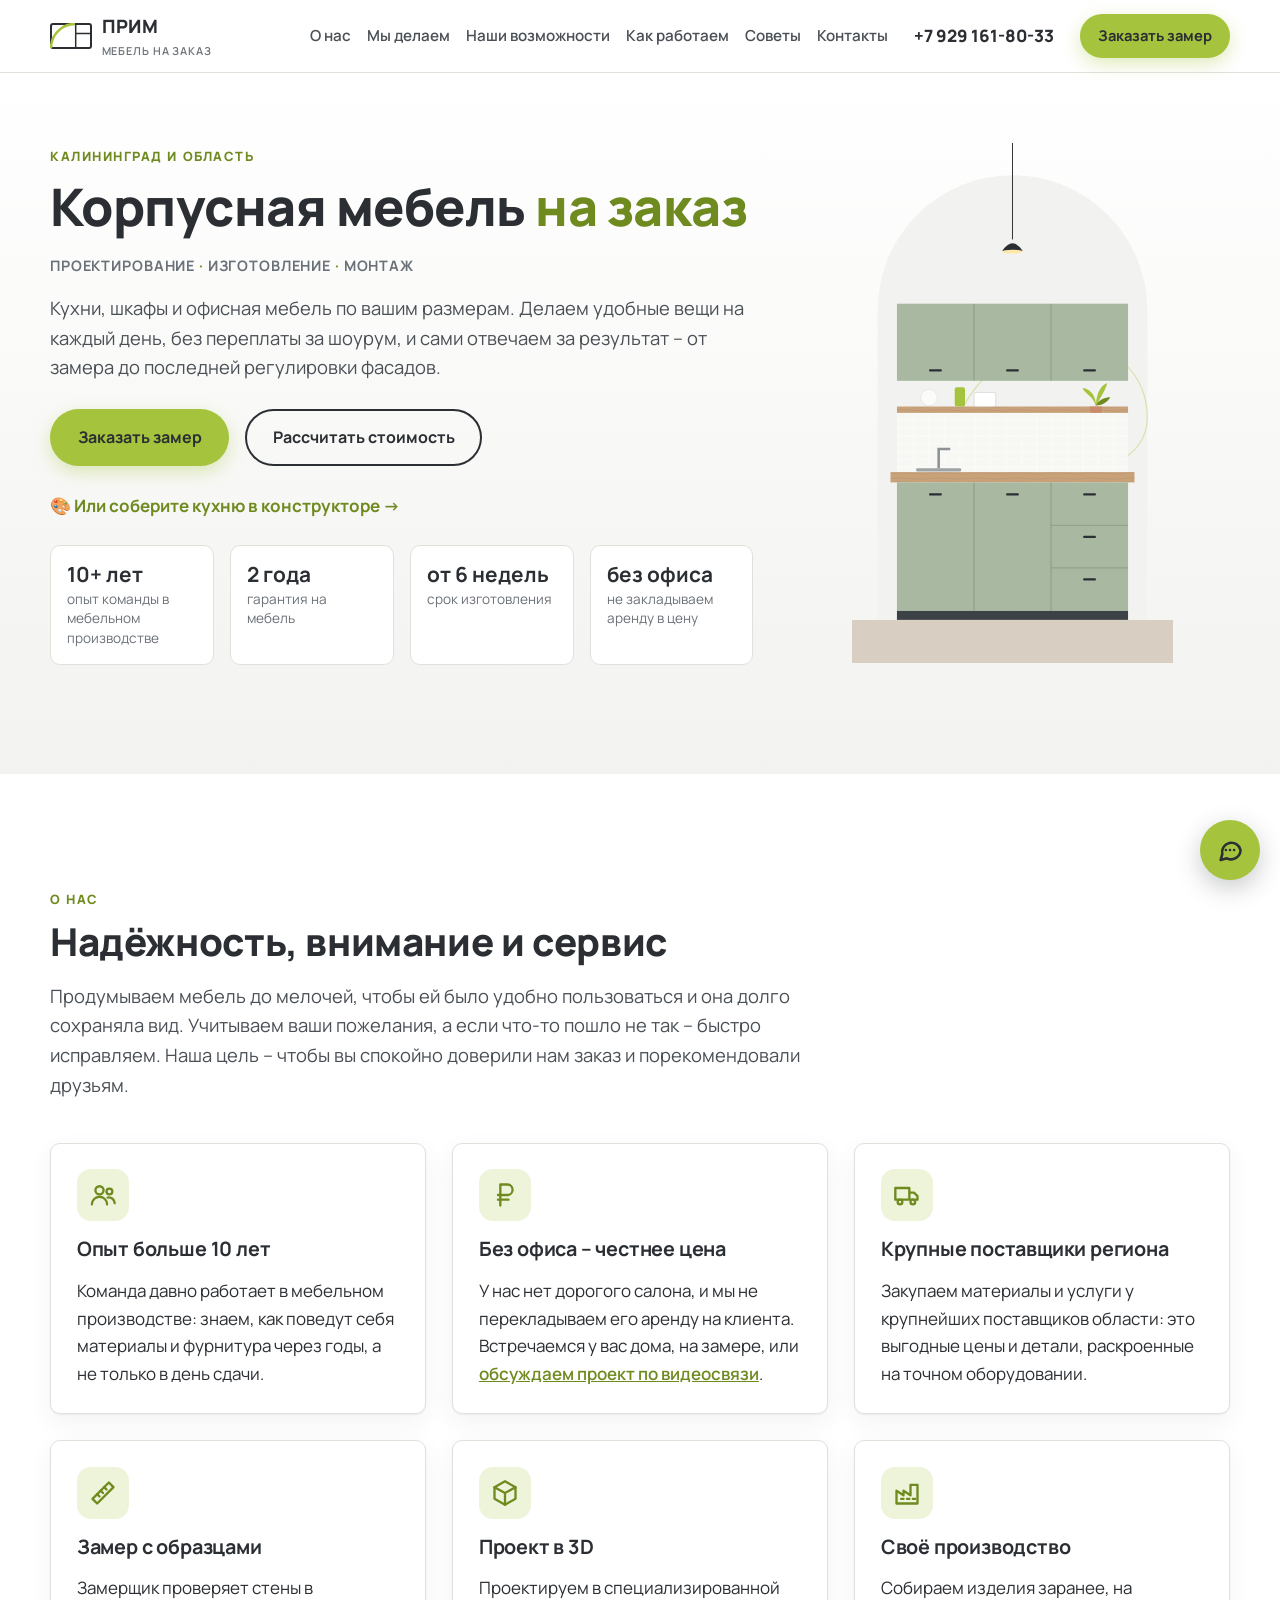
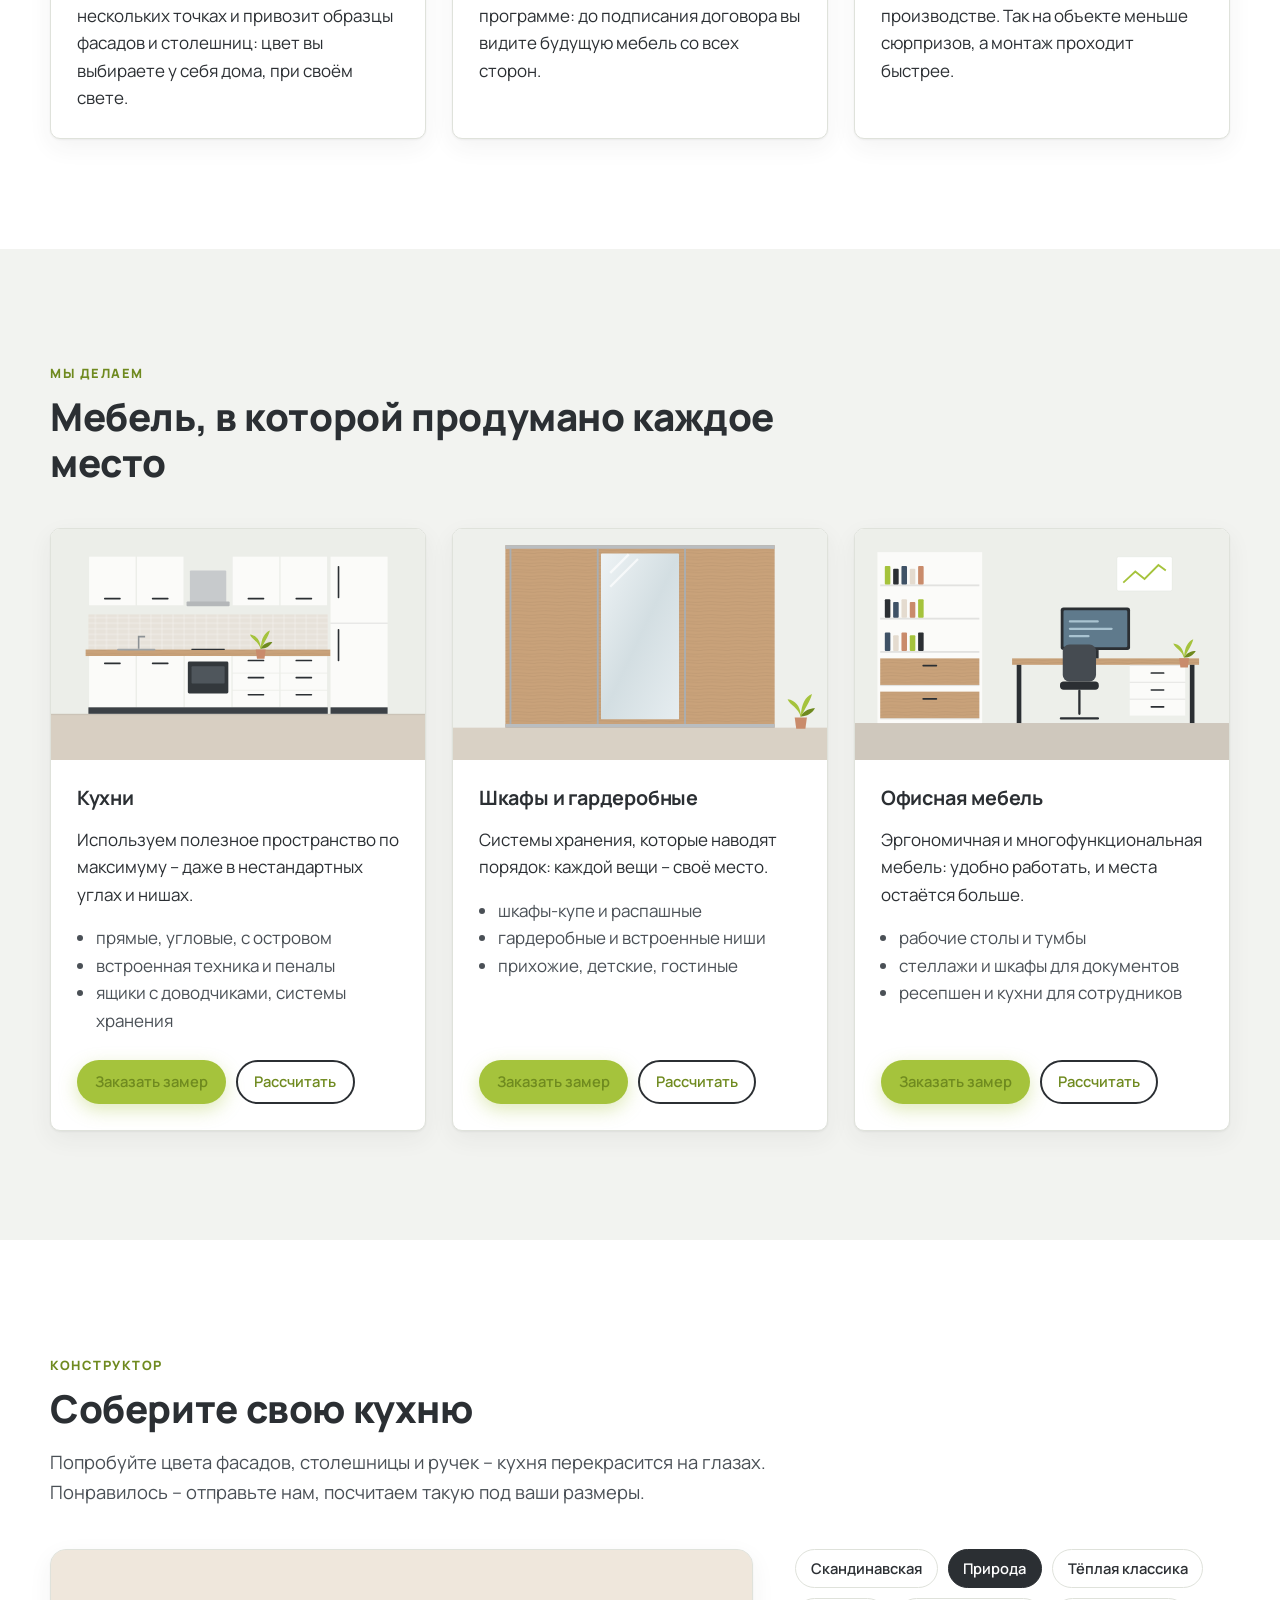
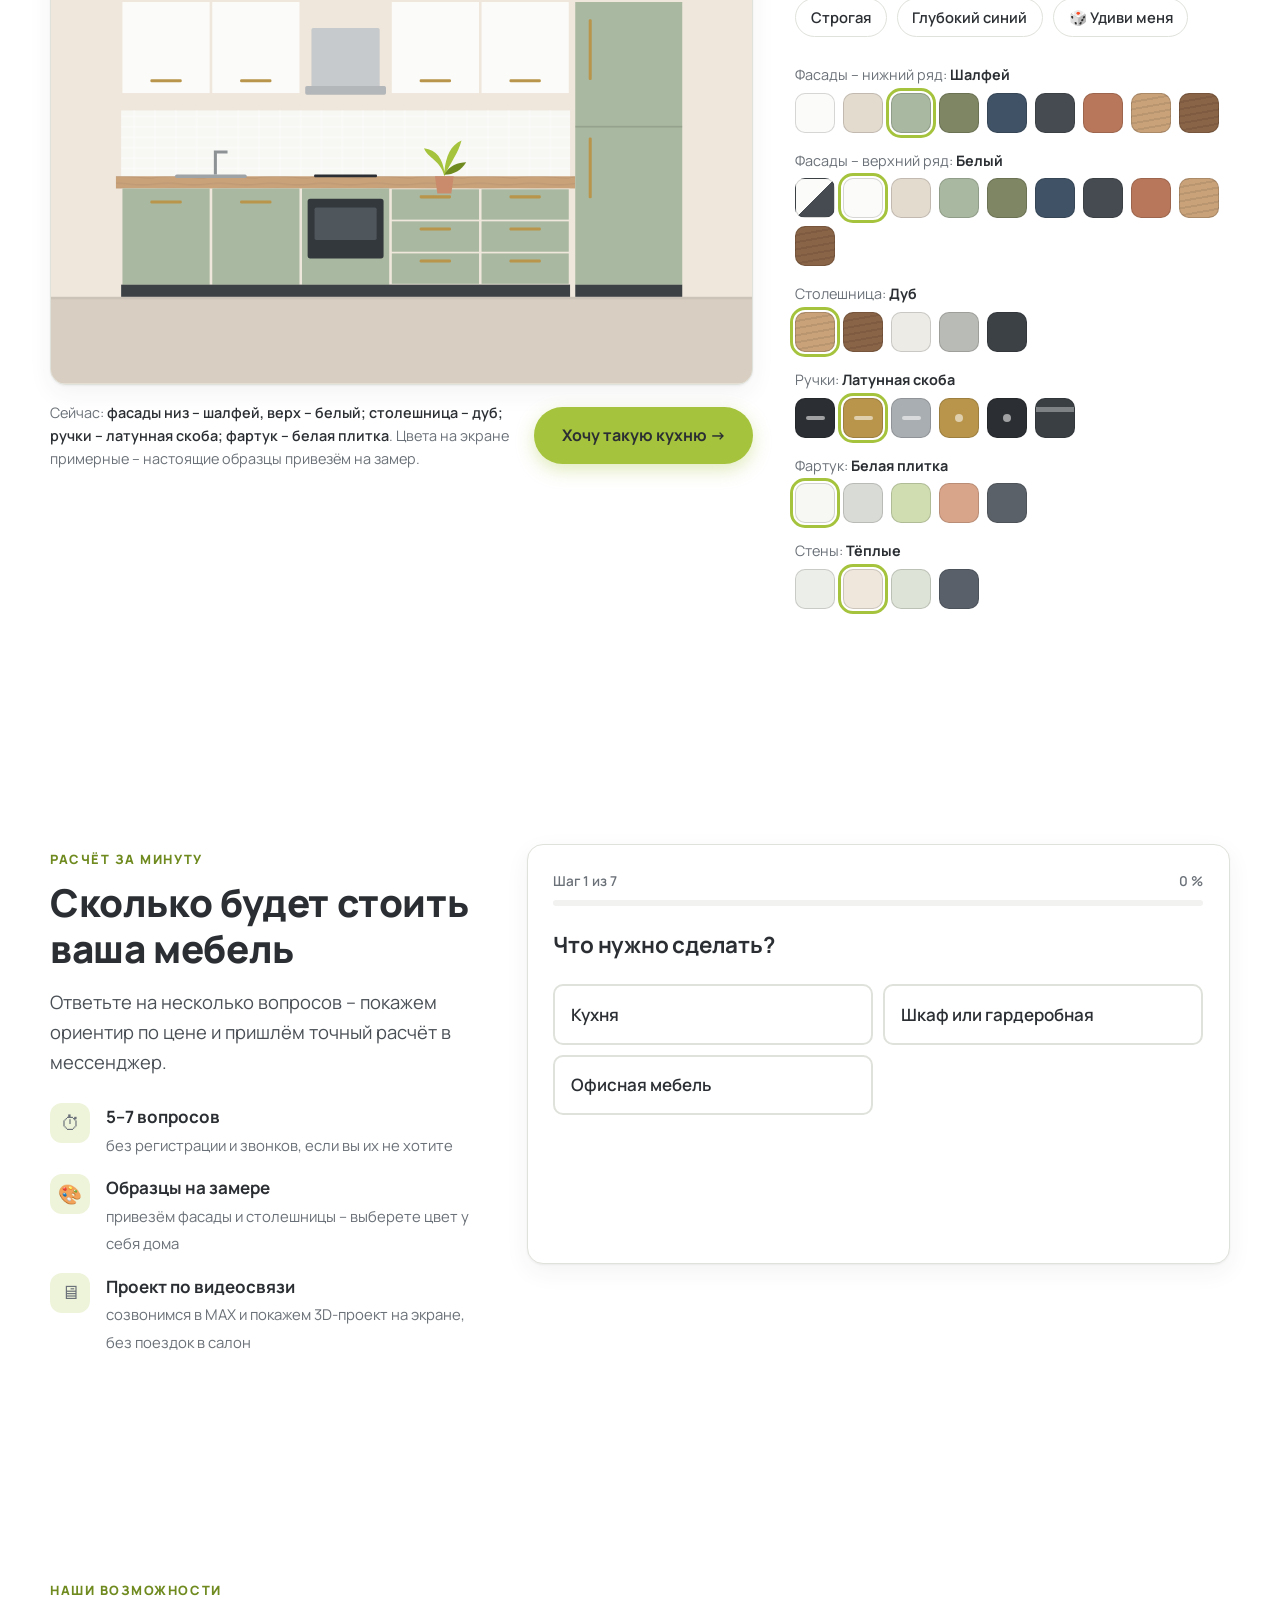
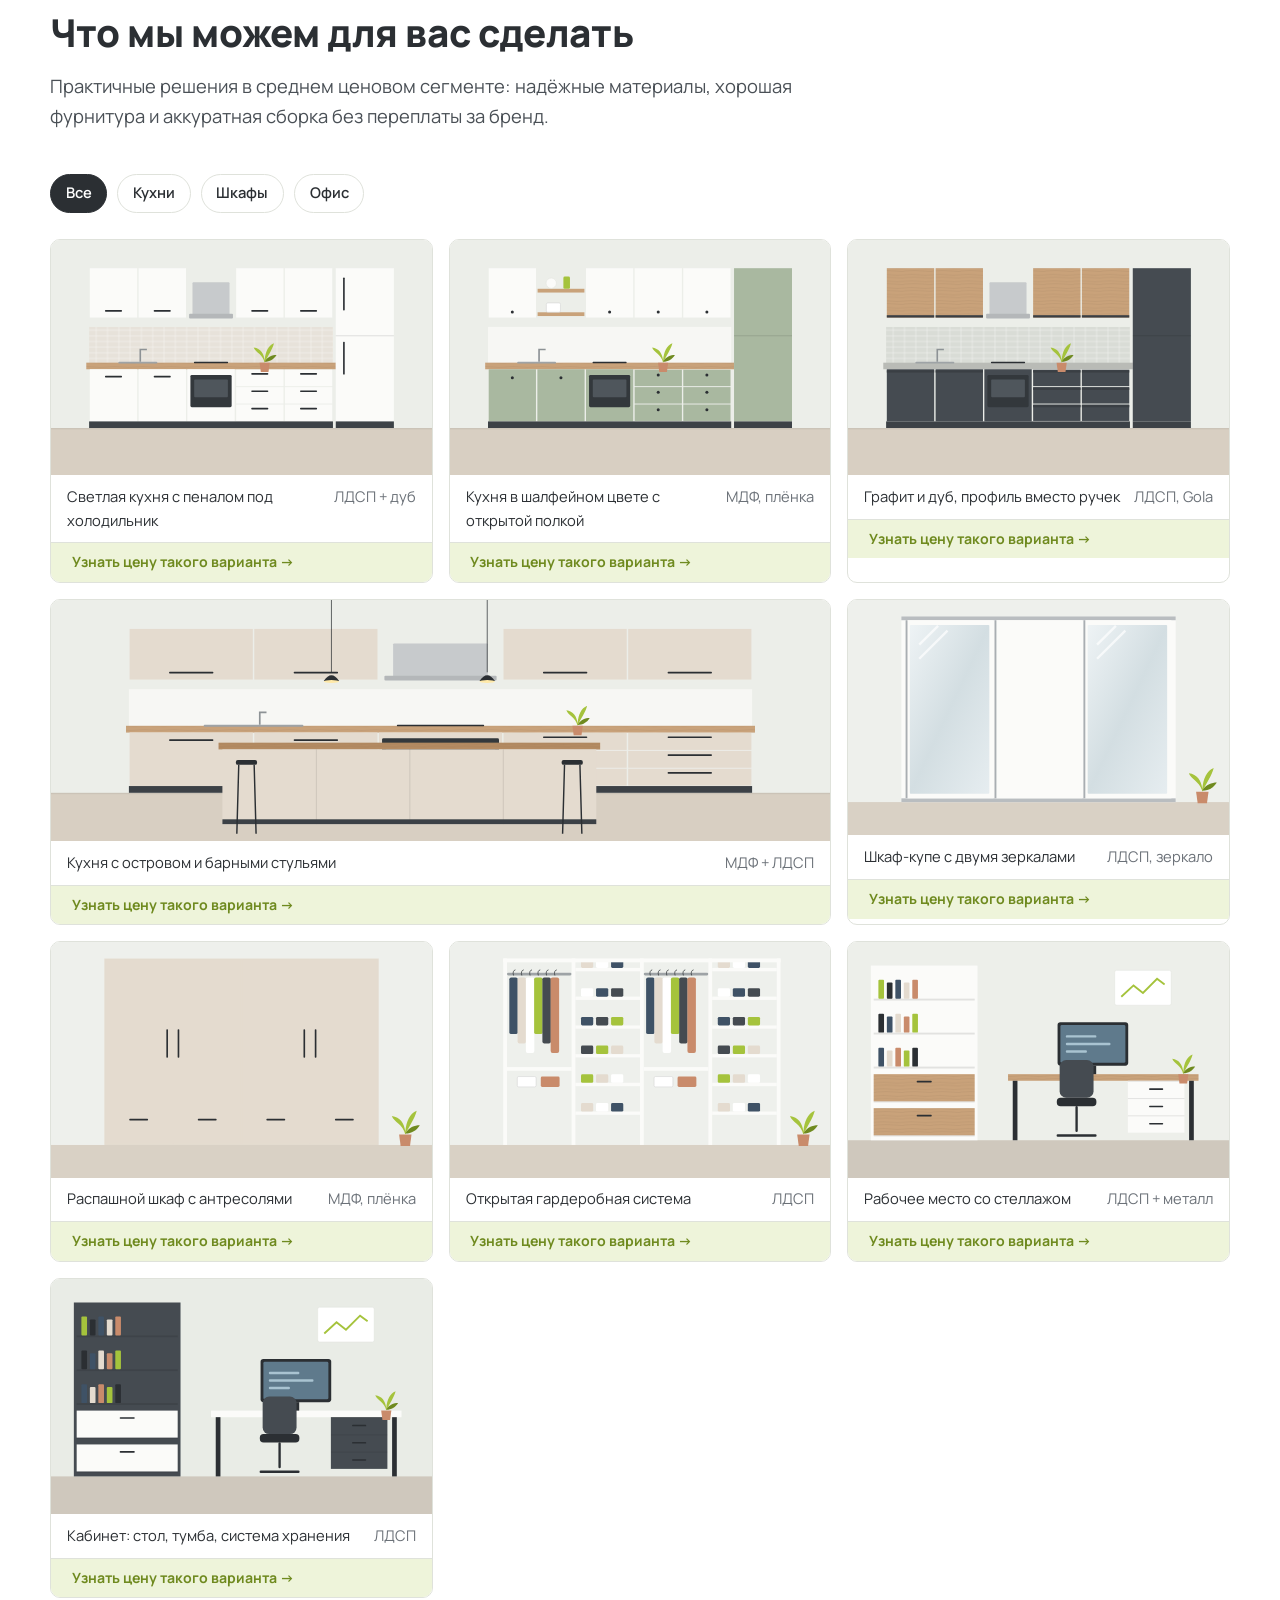
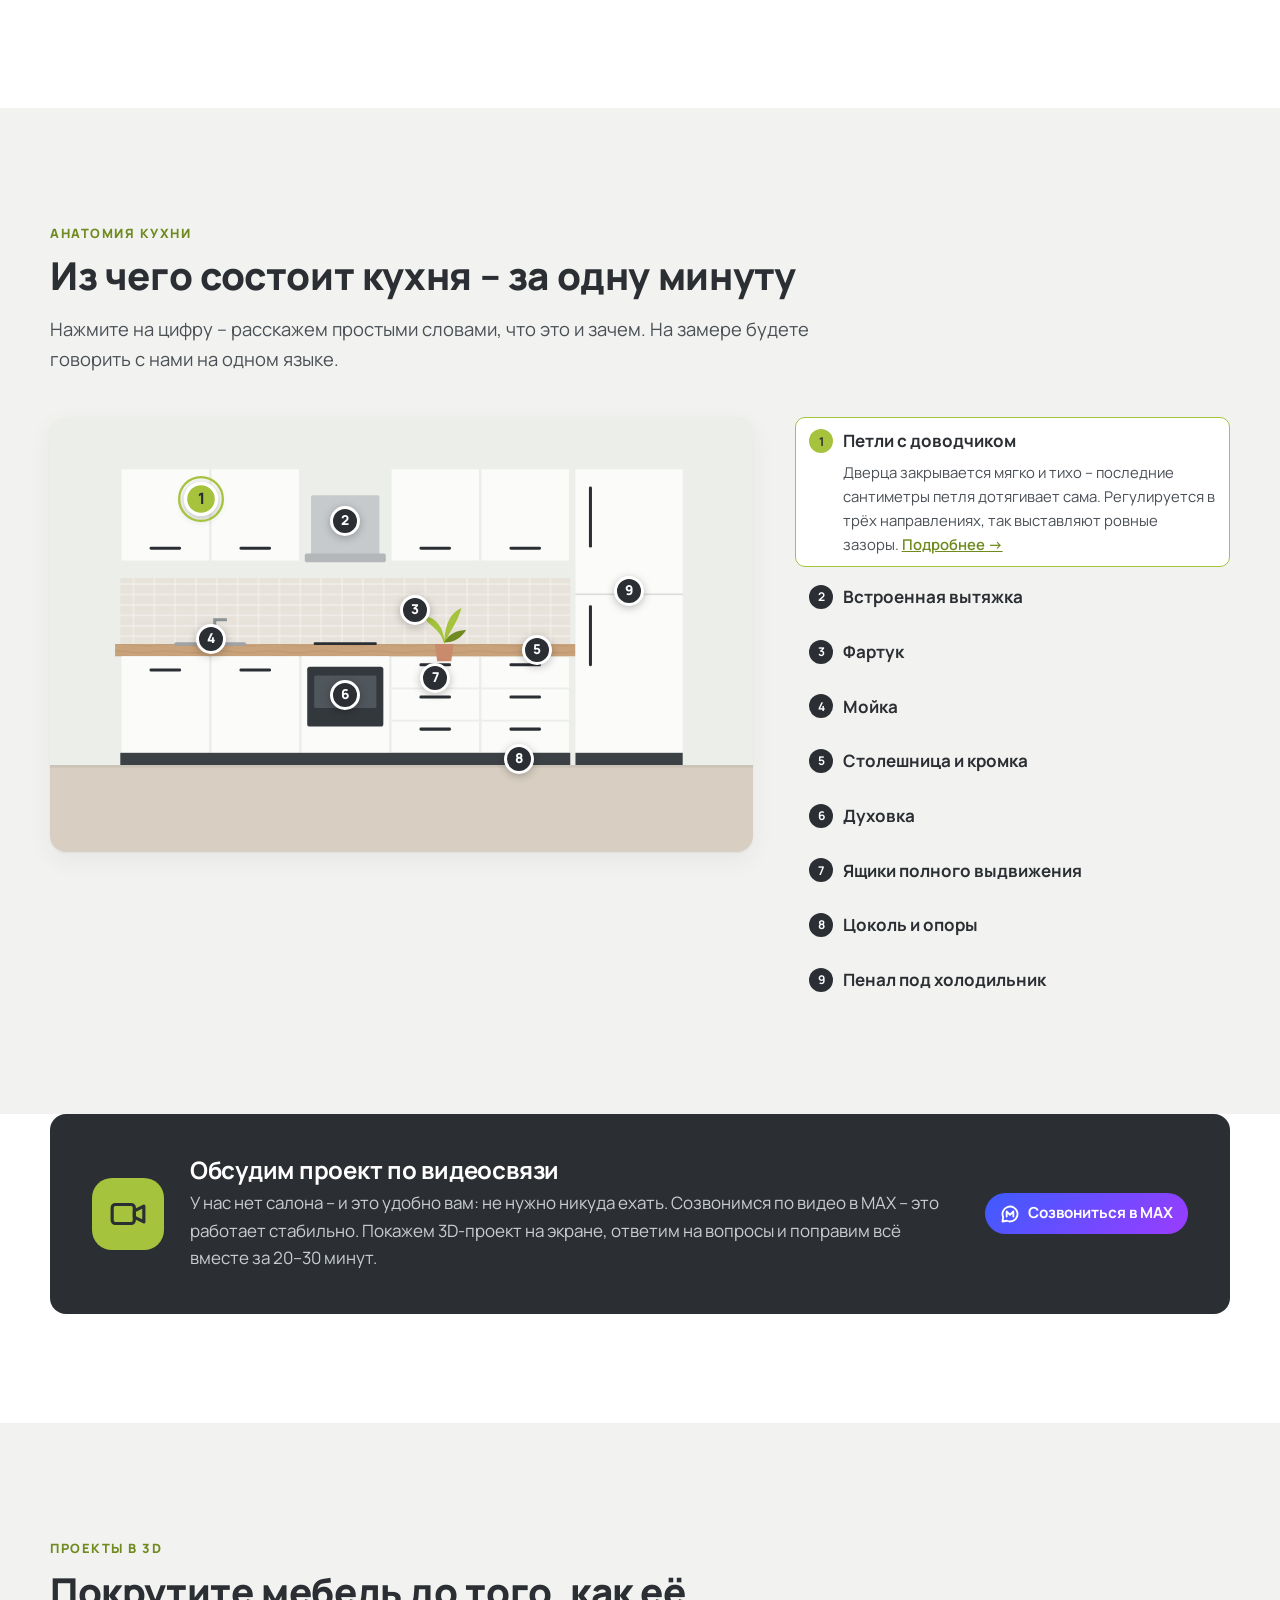
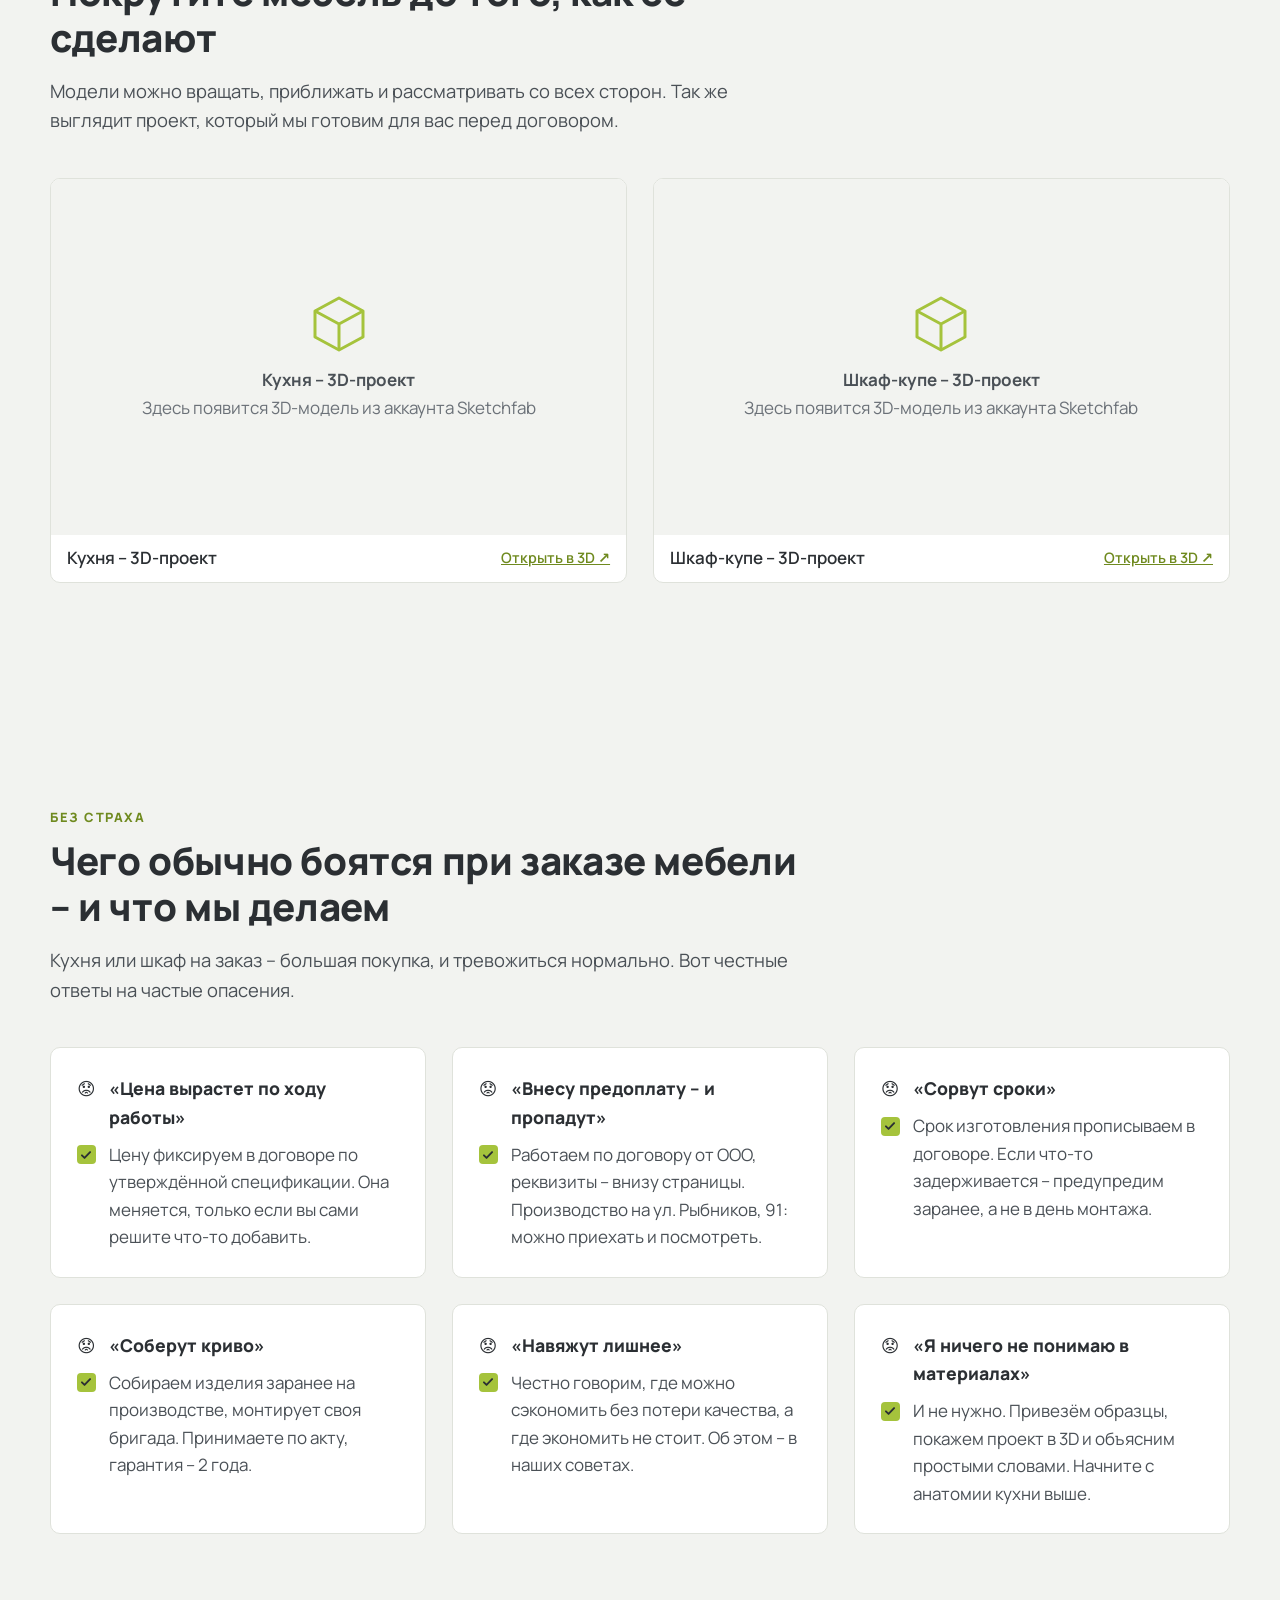
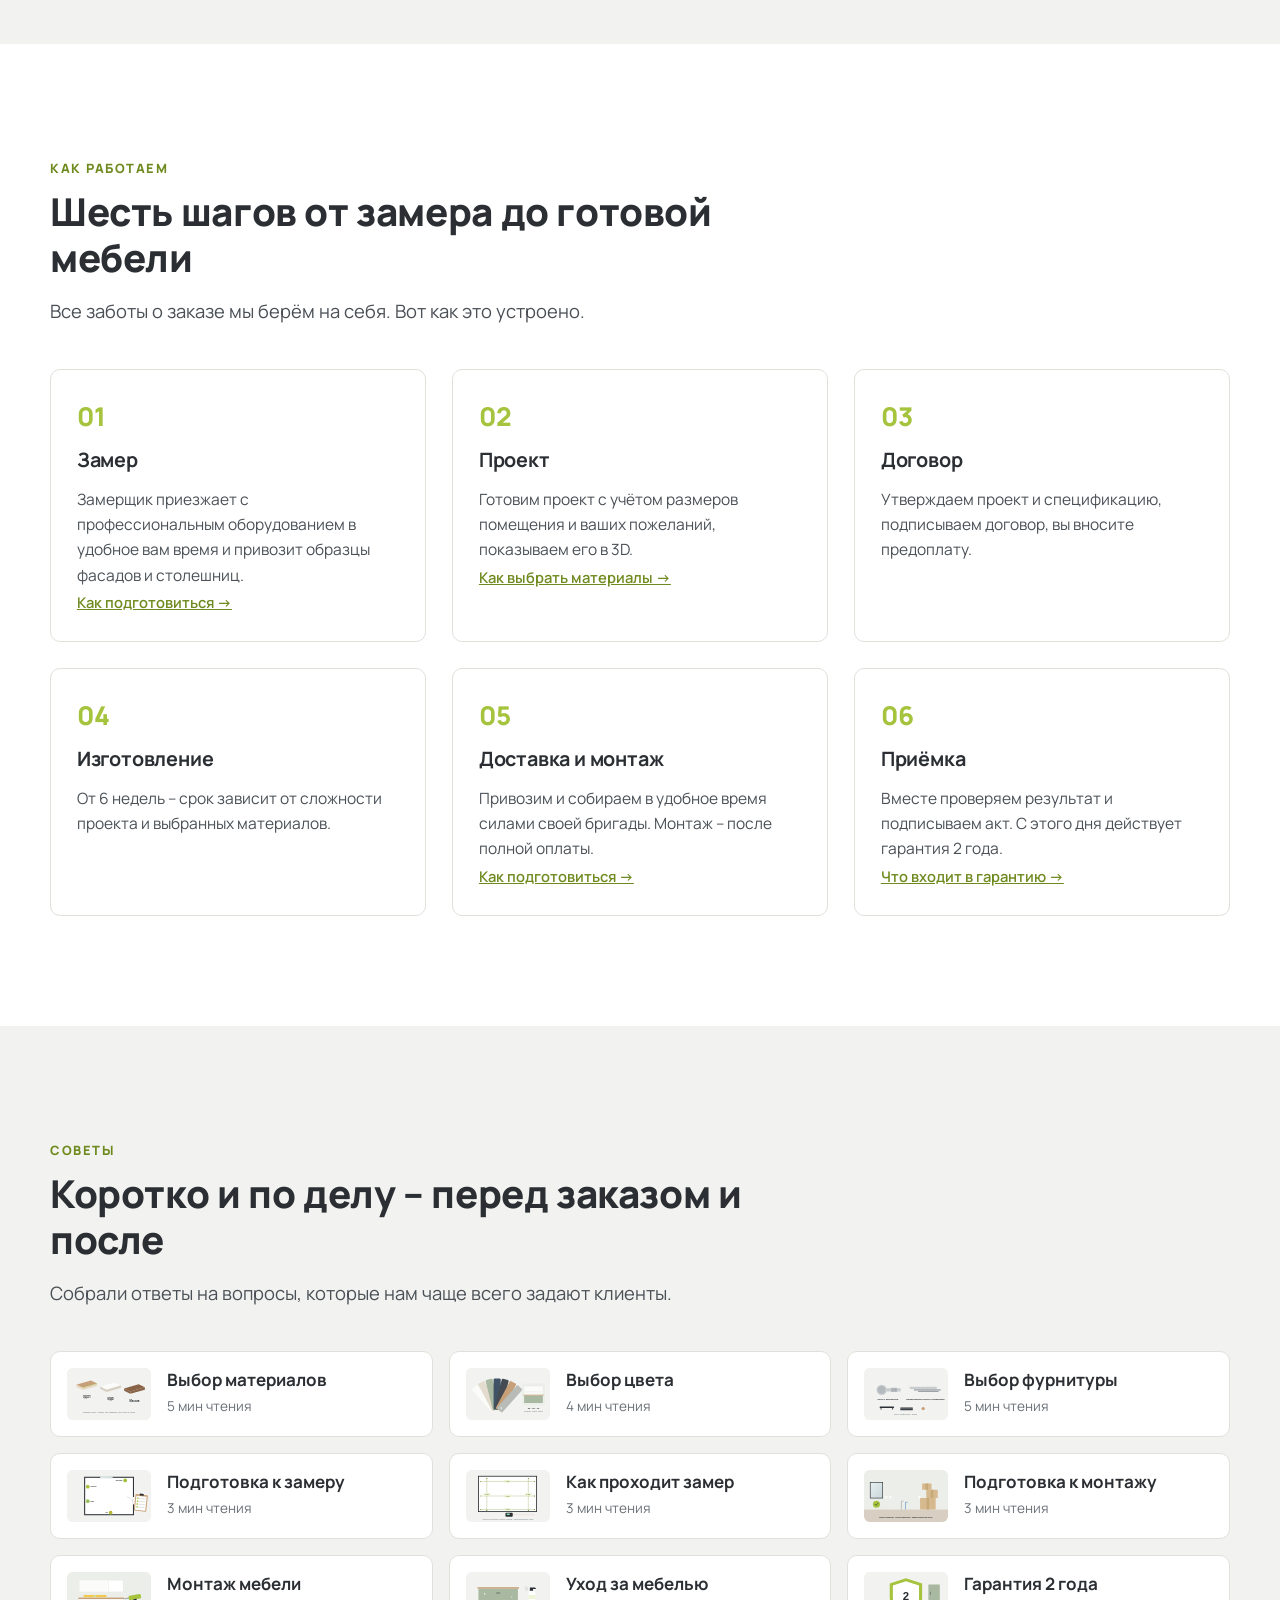
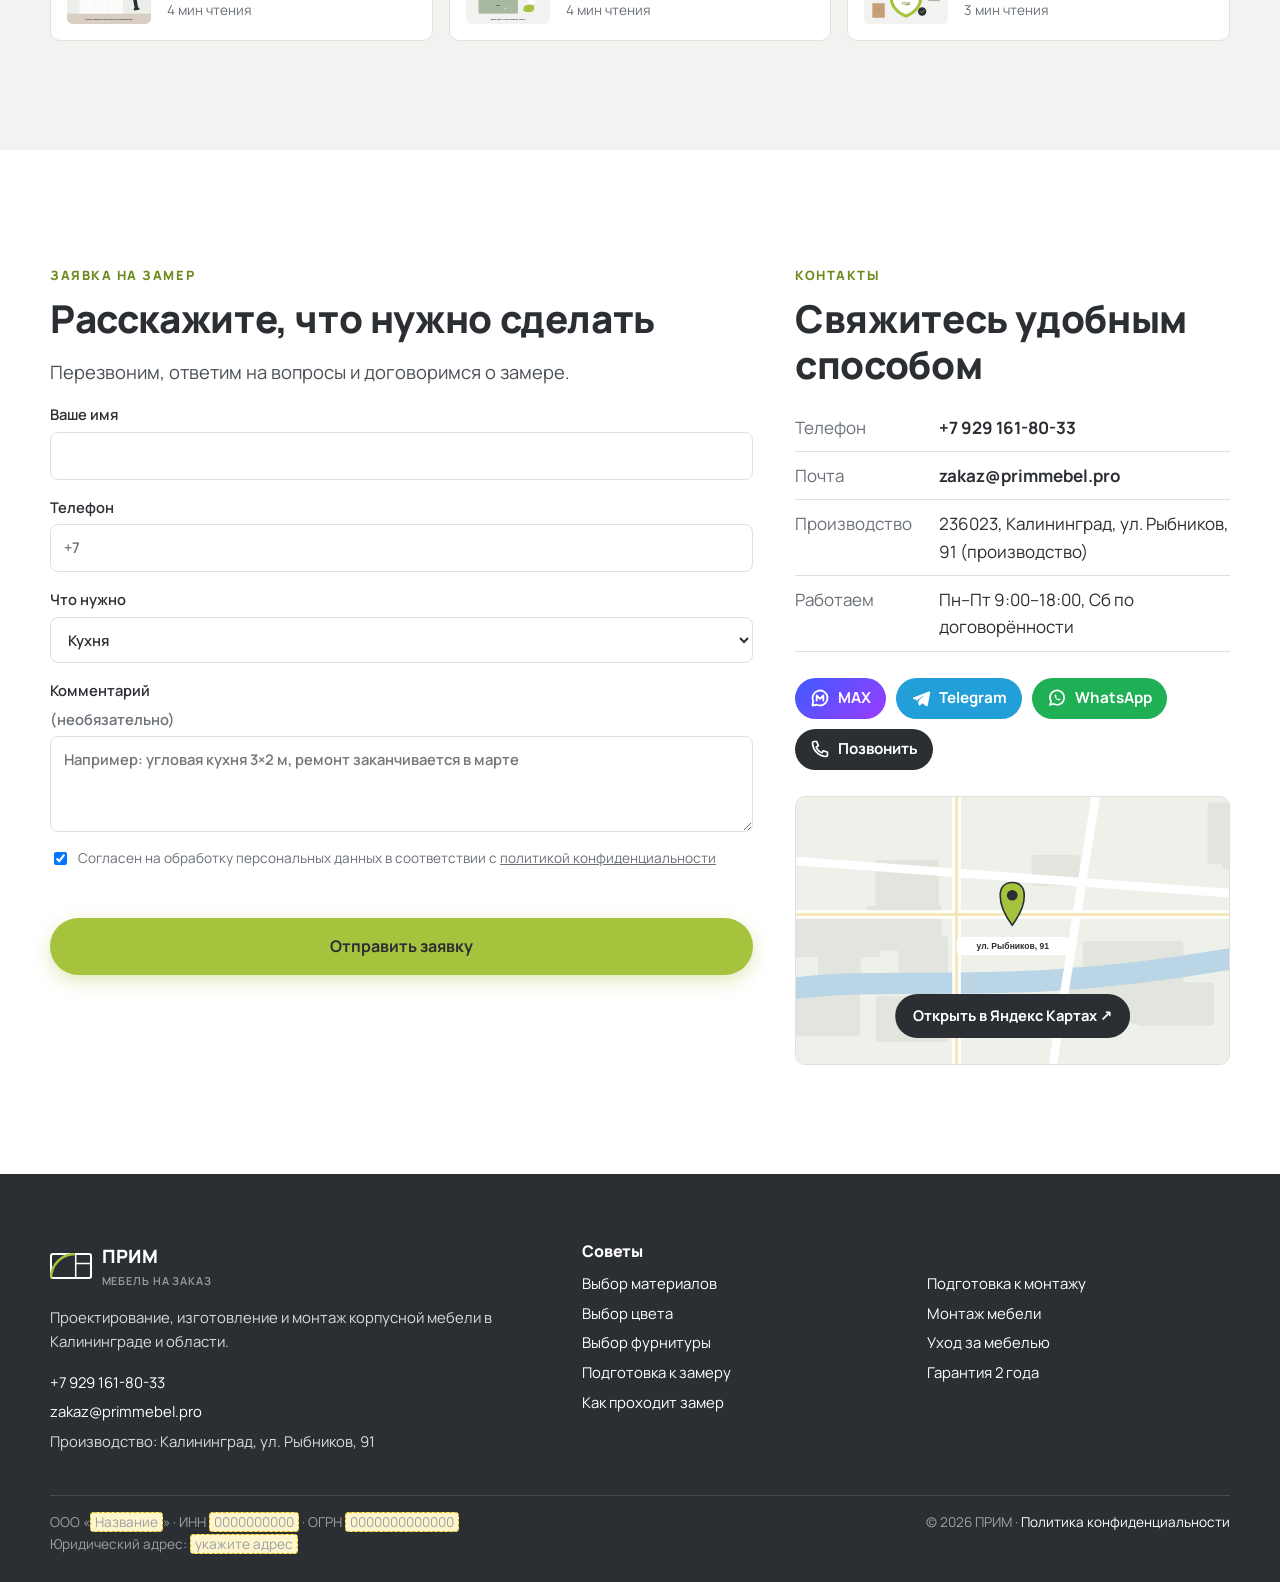
==== commit b7a79c84: "Конструктор кухни, анатомия кухни, блок «Без страха» - конструктор: фасады низ/верх, столешница, руч" ====
--- a/index.html
+++ b/index.html
@@ -45,6 +45,7 @@
           <a class="btn btn-primary" href="#zayavka" data-product="Кухня">Заказать замер</a>
           <a class="btn btn-ghost" href="#raschet" data-quiz='{"product":"kitchen"}'>Рассчитать стоимость</a>
         </div>
+        <p class="hero-play"><a href="#konstruktor">🎨 Или соберите кухню в конструкторе →</a></p>
         <div class="facts">
           <div class="fact"><b>10+ лет</b><span>опыт команды в мебельном производстве</span></div>
           <div class="fact"><b>2 года</b><span>гарантия на мебель</span></div>
@@ -107,6 +108,26 @@
   </div>
 </section>
 
+<section class="section" id="konstruktor">
+  <div class="container">
+    <div class="section-head">
+      <span class="eyebrow">Конструктор</span>
+      <h2>Соберите свою кухню</h2>
+      <p class="lead">Попробуйте цвета фасадов, столешницы и ручек – кухня перекрасится на глазах. Понравилось – отправьте нам, посчитаем такую под ваши размеры.</p>
+    </div>
+    <div class="cfg" id="cfg">
+      <div>
+        <div class="cfg-art" data-h="bar"><svg class="cfg-svg" role="img" aria-label="Кухня, которую вы собираете" xmlns="http://www.w3.org/2000/svg" viewBox="0 0 809 500"><defs><pattern id="cfgwood" width="60" height="14" patternUnits="userSpaceOnUse"><path d="M0 4 Q15 2 30 4 T60 4 M0 10 Q20 8 40 10 T60 10" stroke="#000" stroke-opacity=".07" fill="none" stroke-width="1.2"/></pattern><pattern id="cfgtile" width="24" height="12" patternUnits="userSpaceOnUse"><rect width="24" height="12" fill="none" stroke="#fff" stroke-opacity=".7" stroke-width="1"/></pattern><linearGradient id="cfgglass" x1="0" y1="0" x2="1" y2="1"><stop offset="0" stop-color="#E8F0F2"/><stop offset="1" stop-color="#C9D6DA"/></linearGradient><linearGradient id="cfgmirror" x1="0" y1="0" x2="1" y2="1"><stop offset="0" stop-color="#EEF3F5"/><stop offset=".5" stop-color="#D3DEE2"/><stop offset="1" stop-color="#E6EDF0"/></linearGradient></defs><rect x="0.0" y="0.0" width="809.0" height="500.0" rx="0" data-v="cf-wall" style="fill:var(--cf-wall)" /><rect x="0.0" y="400.0" width="809.0" height="100.0" rx="0" fill="#D8CFC2" /><rect x="0.0" y="400.0" width="809.0" height="3.0" rx="0" fill="#000" fill-opacity=".06"/><rect x="80.9" y="185.0" width="517.8" height="90.0" rx="0" data-v="cf-bs" style="fill:var(--cf-bs)" /><rect x="80.9" y="185.0" width="517.8" height="90.0" rx="0" fill="url(#cfgtile)" /><rect x="82.4" y="60.0" width="100.6" height="105.0" rx="0" data-v="cf-up" style="fill:var(--cf-up)" /><rect x="82.4" y="60.0" width="100.6" height="105.0" rx="0" fill="url(#cfgwood)" style="opacity:var(--cf-up-wood,0)"/><g class="h-bar"><rect x="114.6" y="149.0" width="36.2" height="3.5" rx="1.5" data-v="cf-h" style="fill:var(--cf-h)" /></g><g class="h-knob"><circle cx="132.7" cy="153.0" r="3.4" style="fill:var(--cf-h)"/></g><g class="h-profile"><rect x="82.4" y="160.0" width="100.6" height="5.0" rx="0" fill="#3A3F44" /></g><rect x="186.0" y="60.0" width="100.6" height="105.0" rx="0" data-v="cf-up" style="fill:var(--cf-up)" /><rect x="186.0" y="60.0" width="100.6" height="105.0" rx="0" fill="url(#cfgwood)" style="opacity:var(--cf-up-wood,0)"/><g class="h-bar"><rect x="218.1" y="149.0" width="36.2" height="3.5" rx="1.5" data-v="cf-h" style="fill:var(--cf-h)" /></g><g class="h-knob"><circle cx="236.2" cy="153.0" r="3.4" style="fill:var(--cf-h)"/></g><g class="h-profile"><rect x="186.0" y="160.0" width="100.6" height="5.0" rx="0" fill="#3A3F44" /></g><rect x="300.4" y="90.0" width="78.7" height="75.0" rx="2" fill="#C7CACC" /><rect x="293.2" y="157.0" width="93.2" height="10.0" rx="2" fill="#B4B7B9" /><rect x="393.1" y="60.0" width="100.6" height="105.0" rx="0" data-v="cf-up" style="fill:var(--cf-up)" /><rect x="393.1" y="60.0" width="100.6" height="105.0" rx="0" fill="url(#cfgwood)" style="opacity:var(--cf-up-wood,0)"/><g class="h-bar"><rect x="425.2" y="149.0" width="36.2" height="3.5" rx="1.5" data-v="cf-h" style="fill:var(--cf-h)" /></g><g class="h-knob"><circle cx="443.3" cy="153.0" r="3.4" style="fill:var(--cf-h)"/></g><g class="h-profile"><rect x="393.1" y="160.0" width="100.6" height="5.0" rx="0" fill="#3A3F44" /></g><rect x="496.6" y="60.0" width="100.6" height="105.0" rx="0" data-v="cf-up" style="fill:var(--cf-up)" /><rect x="496.6" y="60.0" width="100.6" height="105.0" rx="0" fill="url(#cfgwood)" style="opacity:var(--cf-up-wood,0)"/><g class="h-bar"><rect x="528.8" y="149.0" width="36.2" height="3.5" rx="1.5" data-v="cf-h" style="fill:var(--cf-h)" /></g><g class="h-knob"><circle cx="546.9" cy="153.0" r="3.4" style="fill:var(--cf-h)"/></g><g class="h-profile"><rect x="496.6" y="160.0" width="100.6" height="5.0" rx="0" fill="#3A3F44" /></g><rect x="74.9" y="261.0" width="529.8" height="14.0" rx="0" data-v="cf-top" style="fill:var(--cf-top)" /><rect x="74.9" y="261.0" width="529.8" height="14.0" rx="0" fill="url(#cfgwood)" style="opacity:var(--cf-top-wood,0)"/><rect x="143.0" y="259.0" width="82.8" height="4.0" rx="2" fill="#9EA3A6" /><path d="M189.6 259.0 v-26 h14" stroke="#8D9295" stroke-width="3.5" fill="none"/><rect x="303.5" y="259.0" width="72.5" height="3.0" rx="1" fill="#2B2F33" /><rect x="82.4" y="275.0" width="100.6" height="111.0" rx="0" data-v="cf-low" style="fill:var(--cf-low)" /><rect x="82.4" y="275.0" width="100.6" height="111.0" rx="0" fill="url(#cfgwood)" style="opacity:var(--cf-low-wood,0)"/><g class="h-bar"><rect x="114.6" y="289.0" width="36.2" height="3.5" rx="1.5" data-v="cf-h" style="fill:var(--cf-h)" /></g><g class="h-knob"><circle cx="132.7" cy="293.0" r="3.4" style="fill:var(--cf-h)"/></g><g class="h-profile"><rect x="82.4" y="277.0" width="100.6" height="5.0" rx="0" fill="#3A3F44" /></g><rect x="186.0" y="275.0" width="100.6" height="111.0" rx="0" data-v="cf-low" style="fill:var(--cf-low)" /><rect x="186.0" y="275.0" width="100.6" height="111.0" rx="0" fill="url(#cfgwood)" style="opacity:var(--cf-low-wood,0)"/><g class="h-bar"><rect x="218.1" y="289.0" width="36.2" height="3.5" rx="1.5" data-v="cf-h" style="fill:var(--cf-h)" /></g><g class="h-knob"><circle cx="236.2" cy="293.0" r="3.4" style="fill:var(--cf-h)"/></g><g class="h-profile"><rect x="186.0" y="277.0" width="100.6" height="5.0" rx="0" fill="#3A3F44" /></g><rect x="289.5" y="275.0" width="100.6" height="111.0" rx="0" data-v="cf-low" style="fill:var(--cf-low)" /><rect x="289.5" y="275.0" width="100.6" height="111.0" rx="0" fill="url(#cfgwood)" style="opacity:var(--cf-low-wood,0)"/><rect x="296.0" y="287.0" width="87.6" height="68.8" rx="3" fill="#33383C" /><rect x="304.0" y="297.0" width="71.6" height="37.5" rx="2" fill="#4F565C" /><rect x="393.1" y="276.0" width="100.6" height="35.0" rx="0" data-v="cf-low" style="fill:var(--cf-low)" /><rect x="393.1" y="276.0" width="100.6" height="35.0" rx="0" fill="url(#cfgwood)" style="opacity:var(--cf-low-wood,0)"/><g class="h-bar"><rect x="425.2" y="283.0" width="36.2" height="3.5" rx="1.5" data-v="cf-h" style="fill:var(--cf-h)" /></g><g class="h-knob"><circle cx="443.3" cy="287.0" r="3.4" style="fill:var(--cf-h)"/></g><g class="h-profile"><rect x="393.1" y="277.0" width="100.6" height="5.0" rx="0" fill="#3A3F44" /></g><rect x="393.1" y="313.0" width="100.6" height="35.0" rx="0" data-v="cf-low" style="fill:var(--cf-low)" /><rect x="393.1" y="313.0" width="100.6" height="35.0" rx="0" fill="url(#cfgwood)" style="opacity:var(--cf-low-wood,0)"/><g class="h-bar"><rect x="425.2" y="320.0" width="36.2" height="3.5" rx="1.5" data-v="cf-h" style="fill:var(--cf-h)" /></g><g class="h-knob"><circle cx="443.3" cy="324.0" r="3.4" style="fill:var(--cf-h)"/></g><g class="h-profile"><rect x="393.1" y="314.0" width="100.6" height="5.0" rx="0" fill="#3A3F44" /></g><rect x="393.1" y="350.0" width="100.6" height="35.0" rx="0" data-v="cf-low" style="fill:var(--cf-low)" /><rect x="393.1" y="350.0" width="100.6" height="35.0" rx="0" fill="url(#cfgwood)" style="opacity:var(--cf-low-wood,0)"/><g class="h-bar"><rect x="425.2" y="357.0" width="36.2" height="3.5" rx="1.5" data-v="cf-h" style="fill:var(--cf-h)" /></g><g class="h-knob"><circle cx="443.3" cy="361.0" r="3.4" style="fill:var(--cf-h)"/></g><g class="h-profile"><rect x="393.1" y="351.0" width="100.6" height="5.0" rx="0" fill="#3A3F44" /></g><rect x="496.6" y="276.0" width="100.6" height="35.0" rx="0" data-v="cf-low" style="fill:var(--cf-low)" /><rect x="496.6" y="276.0" width="100.6" height="35.0" rx="0" fill="url(#cfgwood)" style="opacity:var(--cf-low-wood,0)"/><g class="h-bar"><rect x="528.8" y="283.0" width="36.2" height="3.5" rx="1.5" data-v="cf-h" style="fill:var(--cf-h)" /></g><g class="h-knob"><circle cx="546.9" cy="287.0" r="3.4" style="fill:var(--cf-h)"/></g><g class="h-profile"><rect x="496.6" y="277.0" width="100.6" height="5.0" rx="0" fill="#3A3F44" /></g><rect x="496.6" y="313.0" width="100.6" height="35.0" rx="0" data-v="cf-low" style="fill:var(--cf-low)" /><rect x="496.6" y="313.0" width="100.6" height="35.0" rx="0" fill="url(#cfgwood)" style="opacity:var(--cf-low-wood,0)"/><g class="h-bar"><rect x="528.8" y="320.0" width="36.2" height="3.5" rx="1.5" data-v="cf-h" style="fill:var(--cf-h)" /></g><g class="h-knob"><circle cx="546.9" cy="324.0" r="3.4" style="fill:var(--cf-h)"/></g><g class="h-profile"><rect x="496.6" y="314.0" width="100.6" height="5.0" rx="0" fill="#3A3F44" /></g><rect x="496.6" y="350.0" width="100.6" height="35.0" rx="0" data-v="cf-low" style="fill:var(--cf-low)" /><rect x="496.6" y="350.0" width="100.6" height="35.0" rx="0" fill="url(#cfgwood)" style="opacity:var(--cf-low-wood,0)"/><g class="h-bar"><rect x="528.8" y="357.0" width="36.2" height="3.5" rx="1.5" data-v="cf-h" style="fill:var(--cf-h)" /></g><g class="h-knob"><circle cx="546.9" cy="361.0" r="3.4" style="fill:var(--cf-h)"/></g><g class="h-profile"><rect x="496.6" y="351.0" width="100.6" height="5.0" rx="0" fill="#3A3F44" /></g><rect x="80.9" y="386.0" width="517.8" height="14.0" rx="0" fill="#3C4146" /><rect x="604.7" y="60.0" width="123.4" height="326.0" rx="0" data-v="cf-low" style="fill:var(--cf-low)" /><rect x="604.7" y="60.0" width="123.4" height="326.0" rx="0" fill="url(#cfgwood)" style="opacity:var(--cf-low-wood,0)"/><rect x="604.7" y="202.8" width="123.4" height="2.0" rx="0" fill="#000" fill-opacity=".12"/><g class="h-bar"><rect x="620.2" y="80.0" width="3.5" height="70.0" rx="1.5" data-v="cf-h" style="fill:var(--cf-h)" /></g><g class="h-knob"><circle cx="622.2" cy="115.0" r="3.4" style="fill:var(--cf-h)"/></g><g class="h-bar"><rect x="620.2" y="216.4" width="3.5" height="70.0" rx="1.5" data-v="cf-h" style="fill:var(--cf-h)" /></g><g class="h-knob"><circle cx="622.2" cy="251.4" r="3.4" style="fill:var(--cf-h)"/></g><rect x="604.7" y="386.0" width="123.4" height="14.0" rx="0" fill="#3C4146" /><g transform="translate(453.68719999999996,261.0) scale(0.9)"><path d="M-12 0 h24 l-3 22 h-18z" fill="#C98B6B"/><path d="M0 0 C-4 -20 -22 -24 -26 -36 C-10 -34 -2 -22 0 -6 C2 -26 8 -40 22 -46 C18 -30 8 -18 0 0z" fill="#A5C33C"/><path d="M0 -2 C6 -14 18 -18 28 -18 C22 -8 12 -2 0 -2z" fill="#6F8A1F"/></g></svg></div>
+        <div class="cfg-bottom">
+          <p class="cfg-note">Сейчас: <span class="cfg-sum"></span>. Цвета на экране примерные – настоящие образцы привезём на замер.</p>
+          <button type="button" class="btn btn-primary cfg-want">Хочу такую кухню →</button>
+        </div>
+      </div>
+      <div class="cfg-ctrl"><noscript>Конструктор работает с включённым JavaScript.</noscript></div>
+    </div>
+  </div>
+</section>
+
 <section class="section" id="raschet">
   <div class="container quiz-wrap">
     <div>
@@ -143,6 +164,20 @@
   </div>
 </section>
 
+<section class="section alt" id="anatomiya">
+  <div class="container">
+    <div class="section-head">
+      <span class="eyebrow">Анатомия кухни</span>
+      <h2>Из чего состоит кухня – за одну минуту</h2>
+      <p class="lead">Нажмите на цифру – расскажем простыми словами, что это и зачем. На замере будете говорить с нами на одном языке.</p>
+    </div>
+    <div class="anat">
+      <div class="an-pic"><img src="img/v-kuhnya-1.svg" alt="Кухня с отмеченными частями" loading="lazy"><button type="button" class="an-dot" data-n="1" style="left:21.5%;top:19%" aria-label="1. Петли с доводчиком">1</button><button type="button" class="an-dot" data-n="2" style="left:41.9%;top:24%" aria-label="2. Встроенная вытяжка">2</button><button type="button" class="an-dot" data-n="3" style="left:51.9%;top:44.4%" aria-label="3. Фартук">3</button><button type="button" class="an-dot" data-n="4" style="left:22.9%;top:51%" aria-label="4. Мойка">4</button><button type="button" class="an-dot" data-n="5" style="left:69.2%;top:53.6%" aria-label="5. Столешница и кромка">5</button><button type="button" class="an-dot" data-n="6" style="left:41.9%;top:64%" aria-label="6. Духовка">6</button><button type="button" class="an-dot" data-n="7" style="left:54.8%;top:60%" aria-label="7. Ящики полного выдвижения">7</button><button type="button" class="an-dot" data-n="8" style="left:66.7%;top:78.6%" aria-label="8. Цоколь и опоры">8</button><button type="button" class="an-dot" data-n="9" style="left:82.3%;top:40%" aria-label="9. Пенал под холодильник">9</button></div>
+      <ol class="an-list"><li data-n="1"><b><i>1</i>Петли с доводчиком</b><p>Дверца закрывается мягко и тихо – последние сантиметры петля дотягивает сама. Регулируется в трёх направлениях, так выставляют ровные зазоры. <a href="sovety/vybor-furnitury.html#petli">Подробнее →</a></p></li><li data-n="2"><b><i>2</i>Встроенная вытяжка</b><p>Прячется в шкафу за фасадом. Включайте её, когда готовите: пар со временем портит верхние шкафы. <a href="sovety/uhod.html#voda">Подробнее →</a></p></li><li data-n="3"><b><i>3</i>Фартук</b><p>Стена между столешницей и верхними шкафами. Плитку обычно кладут после монтажа кухни – по месту. <a href="sovety/podgotovka-k-montazhu.html#remont">Подробнее →</a></p></li><li data-n="4"><b><i>4</i>Мойка</b><p>Самое «мокрое» место. Вырез под мойку обязательно герметизируют, иначе вода попадёт в плиту столешницы. <a href="sovety/montazh.html#poryadok">Подробнее →</a></p></li><li data-n="5"><b><i>5</i>Столешница и кромка</b><p>Рабочая поверхность кухни. Кромка защищает срез от влаги, поэтому на видимых торцах она толще. <a href="sovety/vybor-materialov.html#stoleshnica">Подробнее →</a></p></li><li data-n="6"><b><i>6</i>Духовка</b><p>Встраивается в нижний модуль. Рядом с фасадами в плёнке ставят термоэкран, чтобы покрытие не страдало от жара. <a href="sovety/vybor-materialov.html#fasady">Подробнее →</a></p></li><li data-n="7"><b><i>7</i>Ящики полного выдвижения</b><p>Открываются целиком – видно всё, что внутри. В нижнем ряду они удобнее полок: не нужно наклоняться. <a href="sovety/vybor-furnitury.html#yashchiki">Подробнее →</a></p></li><li data-n="8"><b><i>8</i>Цоколь и опоры</b><p>Планка внизу закрывает регулируемые ножки. Ножками кухню выставляют по уровню, даже если пол неровный. <a href="sovety/montazh.html#poryadok">Подробнее →</a></p></li><li data-n="9"><b><i>9</i>Пенал под холодильник</b><p>Высокий шкаф до потолка: встроенный холодильник прячется за фасадом, и кухня выглядит цельной.</p></li></ol>
+    </div>
+  </div>
+</section>
+
 <section class="section" style="padding-top:0">
   <div class="container">
     <div class="video-band" id="video">
@@ -166,6 +201,17 @@
       <p class="lead">Модели можно вращать, приближать и рассматривать со всех сторон. Так же выглядит проект, который мы готовим для вас перед договором.</p>
     </div>
     <div class="models" id="models"></div>
+  </div>
+</section>
+
+<section class="section alt" id="bez-straha">
+  <div class="container">
+    <div class="section-head">
+      <span class="eyebrow">Без страха</span>
+      <h2>Чего обычно боятся при заказе мебели – и что мы делаем</h2>
+      <p class="lead">Кухня или шкаф на заказ – большая покупка, и тревожиться нормально. Вот честные ответы на частые опасения.</p>
+    </div>
+    <div class="fears"><div class="fear"><p class="fear-q">«Цена вырастет по ходу работы»</p><p class="fear-a">Цену фиксируем в договоре по утверждённой спецификации. Она меняется, только если вы сами решите что-то добавить.</p></div><div class="fear"><p class="fear-q">«Внесу предоплату – и пропадут»</p><p class="fear-a">Работаем по договору от ООО, реквизиты – внизу страницы. Производство на ул. Рыбников, 91: можно приехать и посмотреть.</p></div><div class="fear"><p class="fear-q">«Сорвут сроки»</p><p class="fear-a">Срок изготовления прописываем в договоре. Если что-то задерживается – предупредим заранее, а не в день монтажа.</p></div><div class="fear"><p class="fear-q">«Соберут криво»</p><p class="fear-a">Собираем изделия заранее на производстве, монтирует своя бригада. Принимаете по акту, гарантия – 2 года.</p></div><div class="fear"><p class="fear-q">«Навяжут лишнее»</p><p class="fear-a">Честно говорим, где можно сэкономить без потери качества, а где экономить не стоит. Об этом – в наших советах.</p></div><div class="fear"><p class="fear-q">«Я ничего не понимаю в материалах»</p><p class="fear-a">И не нужно. Привезём образцы, покажем проект в 3D и объясним простыми словами. Начните с анатомии кухни выше.</p></div></div>
   </div>
 </section>
 
@@ -277,6 +323,6 @@
 </footer>
 <script src="js/config.js"></script>
 <script src="js/main.js"></script>
-<script src="js/quiz.js"></script>
+<script src="js/quiz.js"></script><script src="js/konfig.js"></script><script src="js/anat.js"></script>
 </body>
 </html>
--- a/css/style.css
+++ b/css/style.css
@@ -346,3 +346,77 @@
 .card a { color: var(--green-dark); font-weight: 600; }
 [hidden] { display: none !important; }
 .quiz-opt span { overflow-wrap: normal; }
+
+/* ---------- конструктор ---------- */
+.hero-play { margin: calc(-1 * var(--s3)) 0 var(--s4); font-weight: 700; }
+.hero-play a { color: var(--green-dark); text-decoration: none; }
+.hero-play a:hover { text-decoration: underline; }
+.cfg { display: grid; grid-template-columns: 1.618fr 1fr; gap: var(--s5); align-items: start; }
+.cfg > * { min-width: 0; }
+@media (max-width: 960px) { .cfg { grid-template-columns: 1fr; } }
+.cfg-art { border-radius: 16px; overflow: hidden; box-shadow: var(--shadow); border: 1px solid var(--line); background: #ECEEE9; }
+.cfg-svg { width: 100%; height: auto; display: block; }
+.cfg-svg rect, .cfg-svg circle { transition: fill .35s ease, opacity .35s ease; }
+.cfg-art[data-h="bar"] .h-knob, .cfg-art[data-h="bar"] .h-profile,
+.cfg-art[data-h="knob"] .h-bar, .cfg-art[data-h="knob"] .h-profile,
+.cfg-art[data-h="profile"] .h-bar, .cfg-art[data-h="profile"] .h-knob { display: none; }
+.cfg-bottom { display: flex; gap: var(--s3); align-items: center; justify-content: space-between; margin-top: var(--s3); flex-wrap: wrap; }
+.cfg-note { margin: 0; color: var(--muted); font-size: .9rem; flex: 1 1 280px; }
+.cfg-sum { color: var(--graphite); font-weight: 600; }
+@media (max-width: 960px) {
+  /* на телефоне картинка прилипает под шапкой, пока листаешь образцы; кнопка – после образцов */
+  .cfg { display: flex; flex-direction: column; align-items: stretch; gap: var(--s3); }
+  .cfg > div:first-child { display: contents; }
+  .cfg-art { position: sticky; top: 76px; z-index: 4; order: 1; }
+  .cfg-ctrl { order: 2; padding-top: var(--s2); }
+  .cfg-bottom { order: 3; margin-top: 0; }
+  .cfg-note { display: none; }
+  .cfg-bottom .btn { width: 100%; }
+}
+.cfg-presets { display: flex; flex-wrap: wrap; gap: var(--s2); margin-bottom: var(--s4); }
+.cfg-group { margin-bottom: var(--s3); }
+.cfg-label { font-size: .9rem; color: var(--muted); margin-bottom: .4rem; }
+.cfg-label b { color: var(--graphite); }
+.cfg-sws { display: flex; flex-wrap: wrap; gap: 8px; }
+.sw { width: 40px; height: 40px; border-radius: 10px; border: 1px solid rgba(0,0,0,.15); cursor: pointer; position: relative; padding: 0; transition: transform .12s; }
+.sw:hover { transform: translateY(-2px); }
+.sw[aria-pressed="true"] { outline: 3px solid var(--green); outline-offset: 2px; }
+.sw.wood { background-image: repeating-linear-gradient(170deg, rgba(0,0,0,.08) 0 2px, transparent 2px 7px) !important; }
+.sw.h-bar::after { content: ""; position: absolute; left: 25%; right: 25%; top: 50%; height: 4px; margin-top: -2px; border-radius: 2px; background: #fff; opacity: .55; }
+.sw.h-knob::after { content: ""; position: absolute; left: 50%; top: 50%; width: 8px; height: 8px; margin: -4px; border-radius: 50%; background: #fff; opacity: .55; }
+.sw.h-profile::after { content: ""; position: absolute; left: 0; right: 0; top: 8px; height: 5px; background: #fff; opacity: .35; }
+
+/* ---------- анатомия ---------- */
+.anat { display: grid; grid-template-columns: 1.618fr 1fr; gap: var(--s5); align-items: start; }
+.anat > * { min-width: 0; }
+@media (max-width: 900px) { .anat { grid-template-columns: 1fr; } }
+.an-pic { position: relative; border-radius: 16px; overflow: hidden; box-shadow: var(--shadow); }
+.an-pic img { width: 100%; display: block; }
+.an-dot { position: absolute; transform: translate(-50%, -50%); width: 30px; height: 30px; border-radius: 50%; border: 3px solid #fff; background: var(--graphite); color: #fff; font: inherit; font-weight: 800; font-size: .85rem; cursor: pointer; box-shadow: 0 2px 8px rgba(0,0,0,.25); display: grid; place-items: center; padding: 0; transition: background .15s, transform .15s; }
+.an-dot:hover, .an-dot[aria-pressed="true"] { background: var(--green); color: var(--graphite); transform: translate(-50%, -50%) scale(1.15); }
+.an-dot[aria-pressed="true"]::after { content: ""; position: absolute; inset: -8px; border-radius: 50%; border: 2px solid var(--green); animation: pulse 2s infinite; }
+@media (max-width: 560px) { .an-dot { width: 24px; height: 24px; font-size: .72rem; border-width: 2px; } }
+.an-list { list-style: none; padding: 0; margin: 0; display: grid; gap: 6px; }
+.an-list li { padding: .6rem .8rem; border-radius: 10px; border: 1px solid transparent; cursor: pointer; transition: background .15s, border-color .15s; }
+.an-list li b { display: flex; gap: .6rem; align-items: center; }
+.an-list li i { font-style: normal; flex-shrink: 0; width: 24px; height: 24px; border-radius: 50%; background: var(--graphite); color: #fff; display: grid; place-items: center; font-size: .75rem; }
+.an-list li p { margin: .3rem 0 0 2.1rem; font-size: .93rem; color: var(--graphite-2); display: none; }
+.an-list li.on { background: #fff; border-color: var(--green); }
+.an-list li.on i { background: var(--green); color: var(--graphite); }
+.an-list li.on p { display: block; }
+.an-list a { color: var(--green-dark); font-weight: 600; }
+
+/* ---------- без страха ---------- */
+.fears { display: grid; grid-template-columns: repeat(3, 1fr); gap: var(--s4); }
+@media (max-width: 900px) { .fears { grid-template-columns: 1fr 1fr; } }
+@media (max-width: 560px) { .fears { grid-template-columns: 1fr; } }
+.fear { background: #fff; border: 1px solid var(--line); border-radius: var(--radius); padding: var(--s4); }
+.fear-q { font-weight: 800; font-size: 1.1rem; margin-bottom: var(--s2); position: relative; padding-left: 2rem; }
+.fear-q::before { content: "😟"; position: absolute; left: 0; top: 0; }
+.fear-a { margin: 0; color: var(--graphite-2); position: relative; padding-left: 2rem; }
+.fear-a::before { content: ""; position: absolute; left: 0; top: .25em; width: 1.2rem; height: 1.2rem; border-radius: 4px; background: var(--green) url("data:image/svg+xml,%3Csvg xmlns='http://www.w3.org/2000/svg' viewBox='0 0 24 24' fill='none' stroke='%232B2F33' stroke-width='3.2' stroke-linecap='round' stroke-linejoin='round'%3E%3Cpath d='M5 12.5l4.5 4.5L19 7'/%3E%3C/svg%3E") center / 75% no-repeat; }
+.quiz-colors { background: var(--green-soft); border-radius: 8px; padding: .5rem .8rem; font-size: .9rem; }
+/* стартовые цвета конструктора (стиль «Природа») – чтобы кухня не проявлялась из чёрного */
+.cfg-art { --cf-low: #A9B8A0; --cf-low-wood: 0; --cf-up: #FBFBF9; --cf-up-wood: 0; --cf-top: #C9A27A; --cf-top-wood: 1; --cf-h: #B8954A; --cf-bs: #F7F7F4; --cf-wall: #EFE7DC; }
+.sw, .chip, .quiz-opt, .an-dot { -webkit-tap-highlight-color: transparent; }
+@media (max-width: 960px) { .cfg-bottom .btn { flex: 1 1 100%; } }
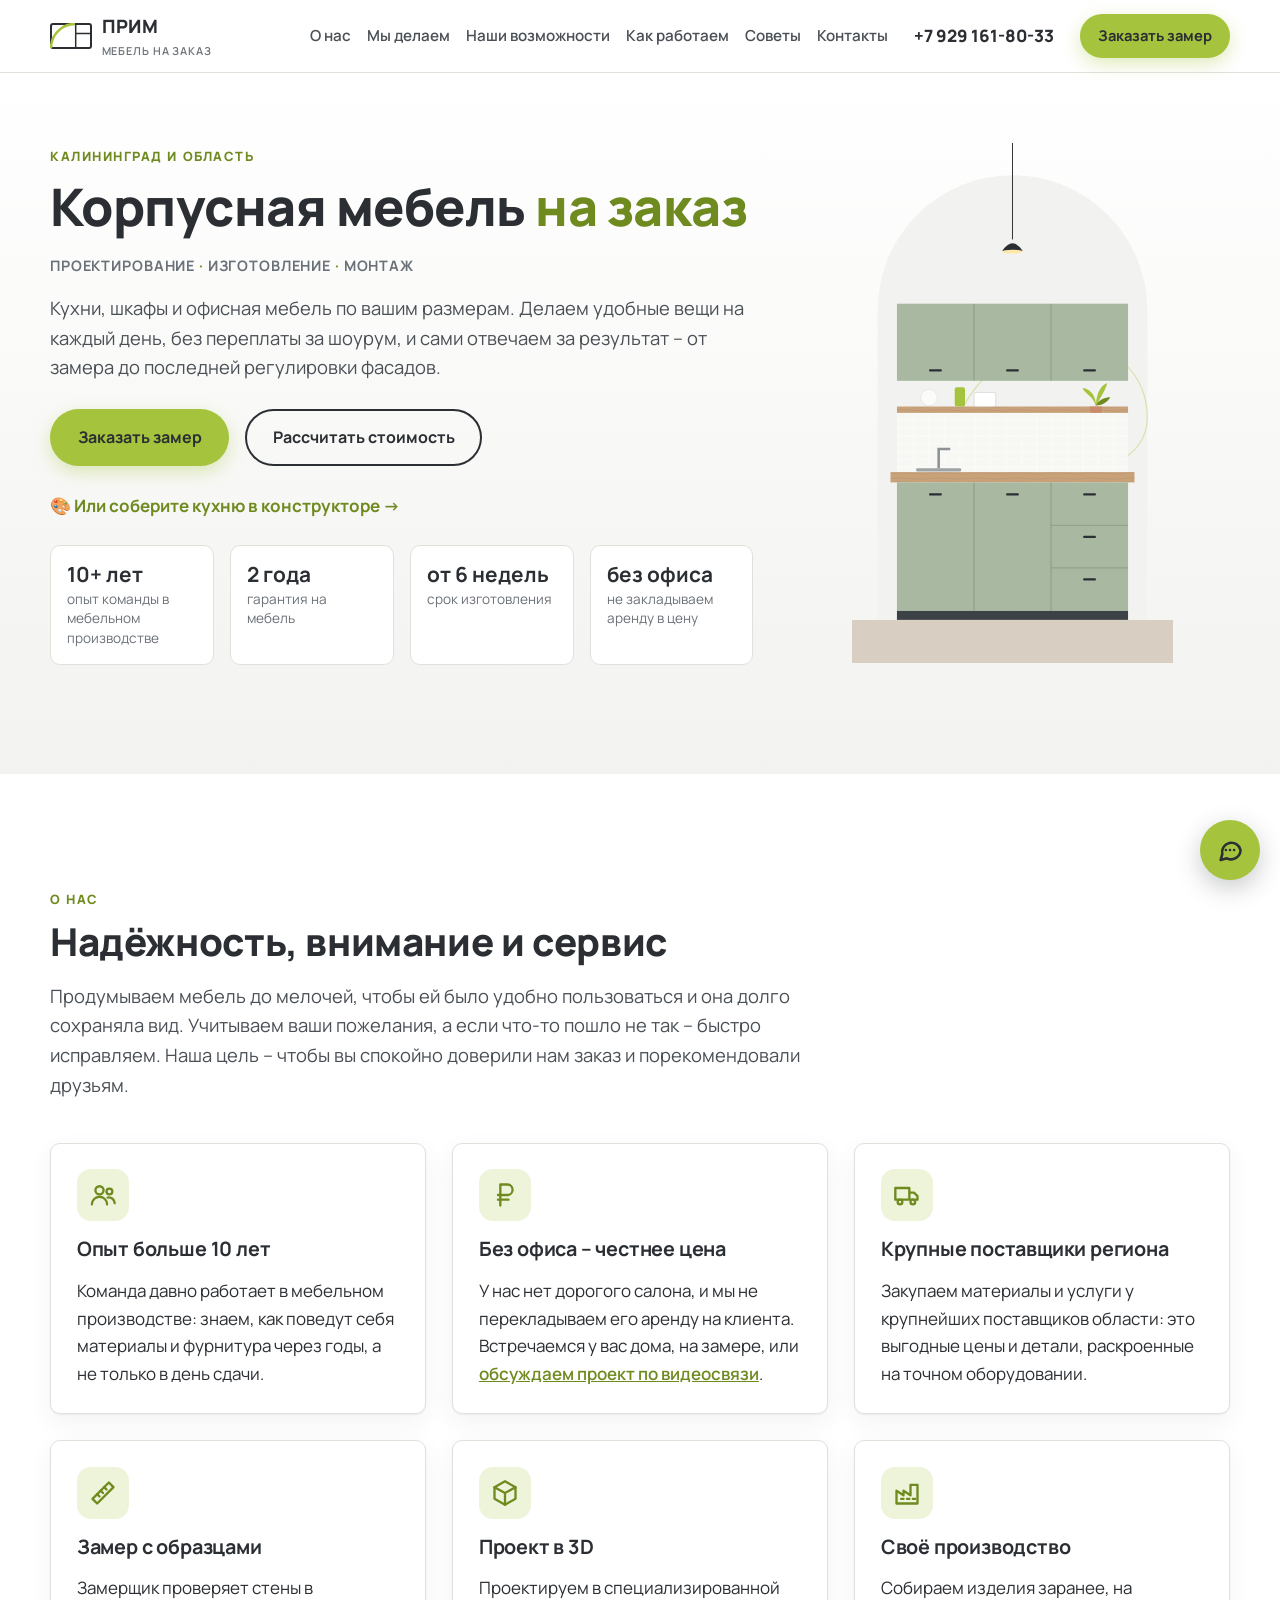
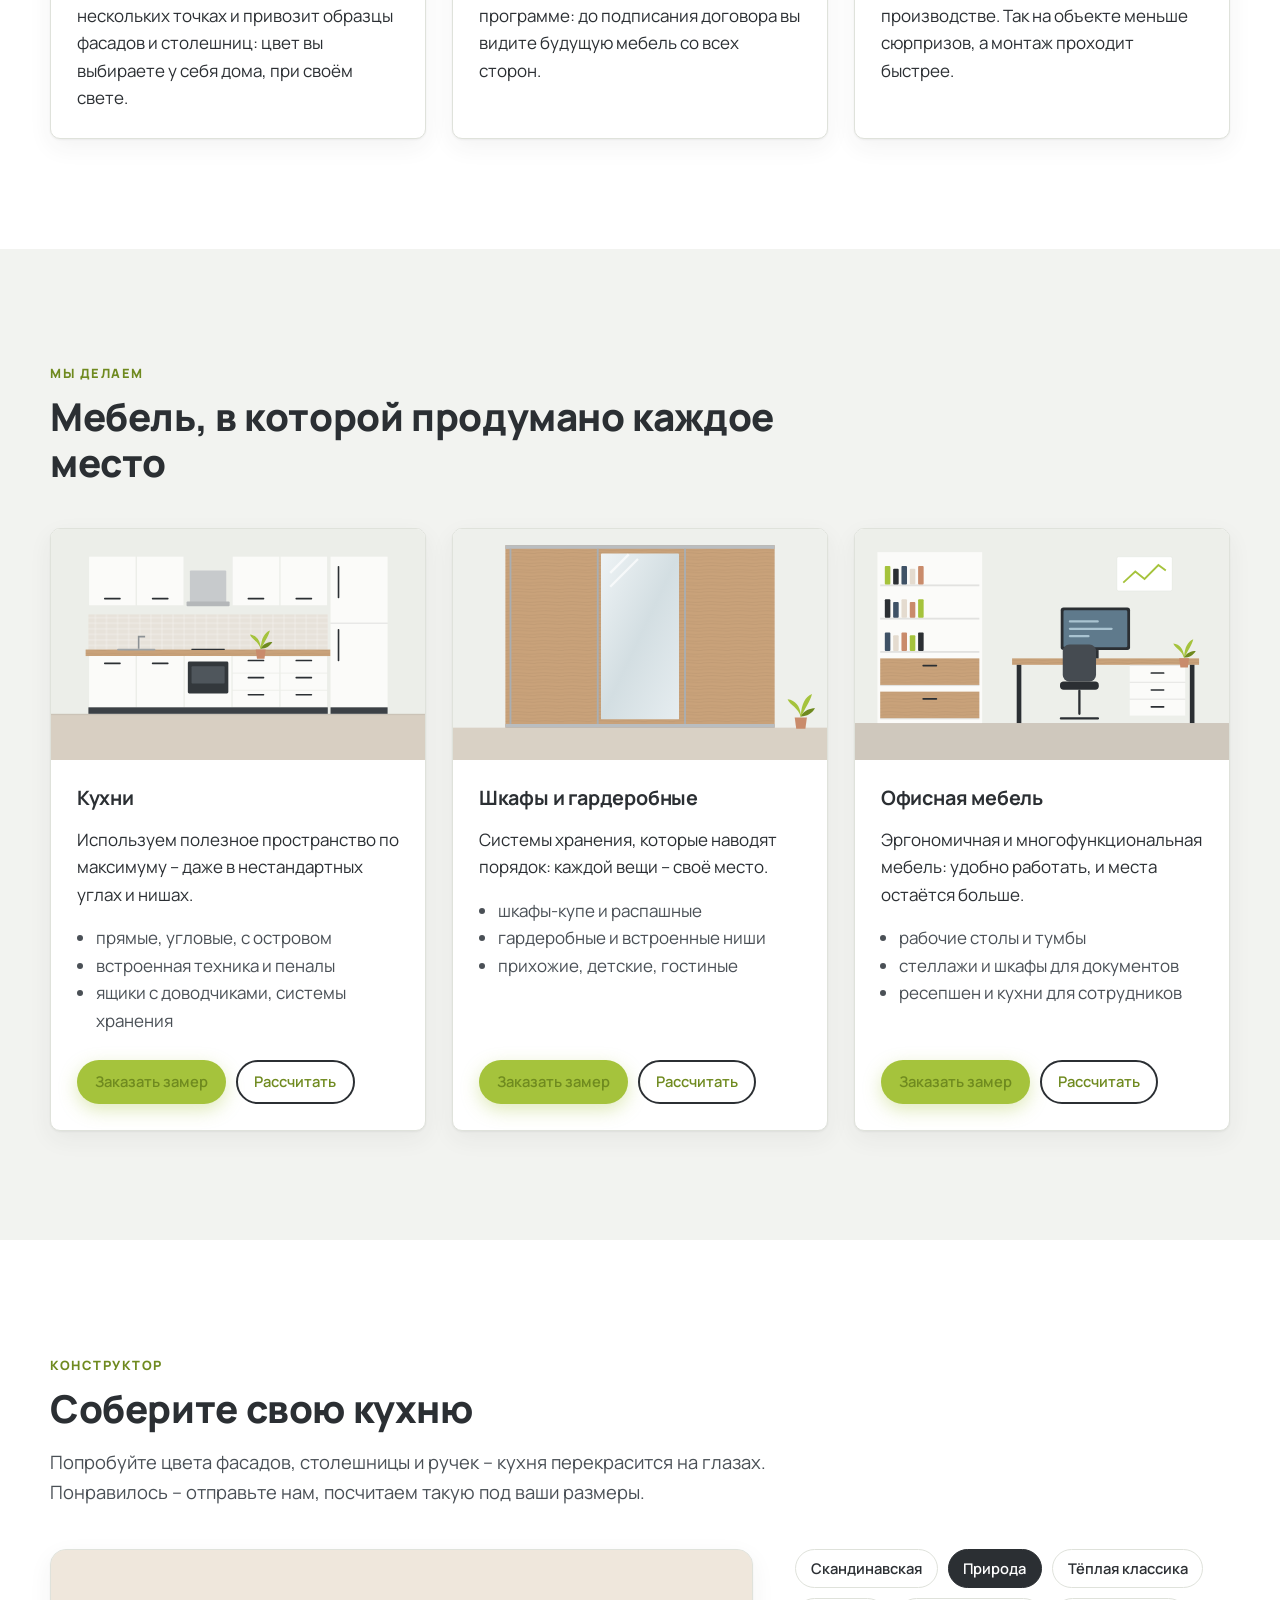
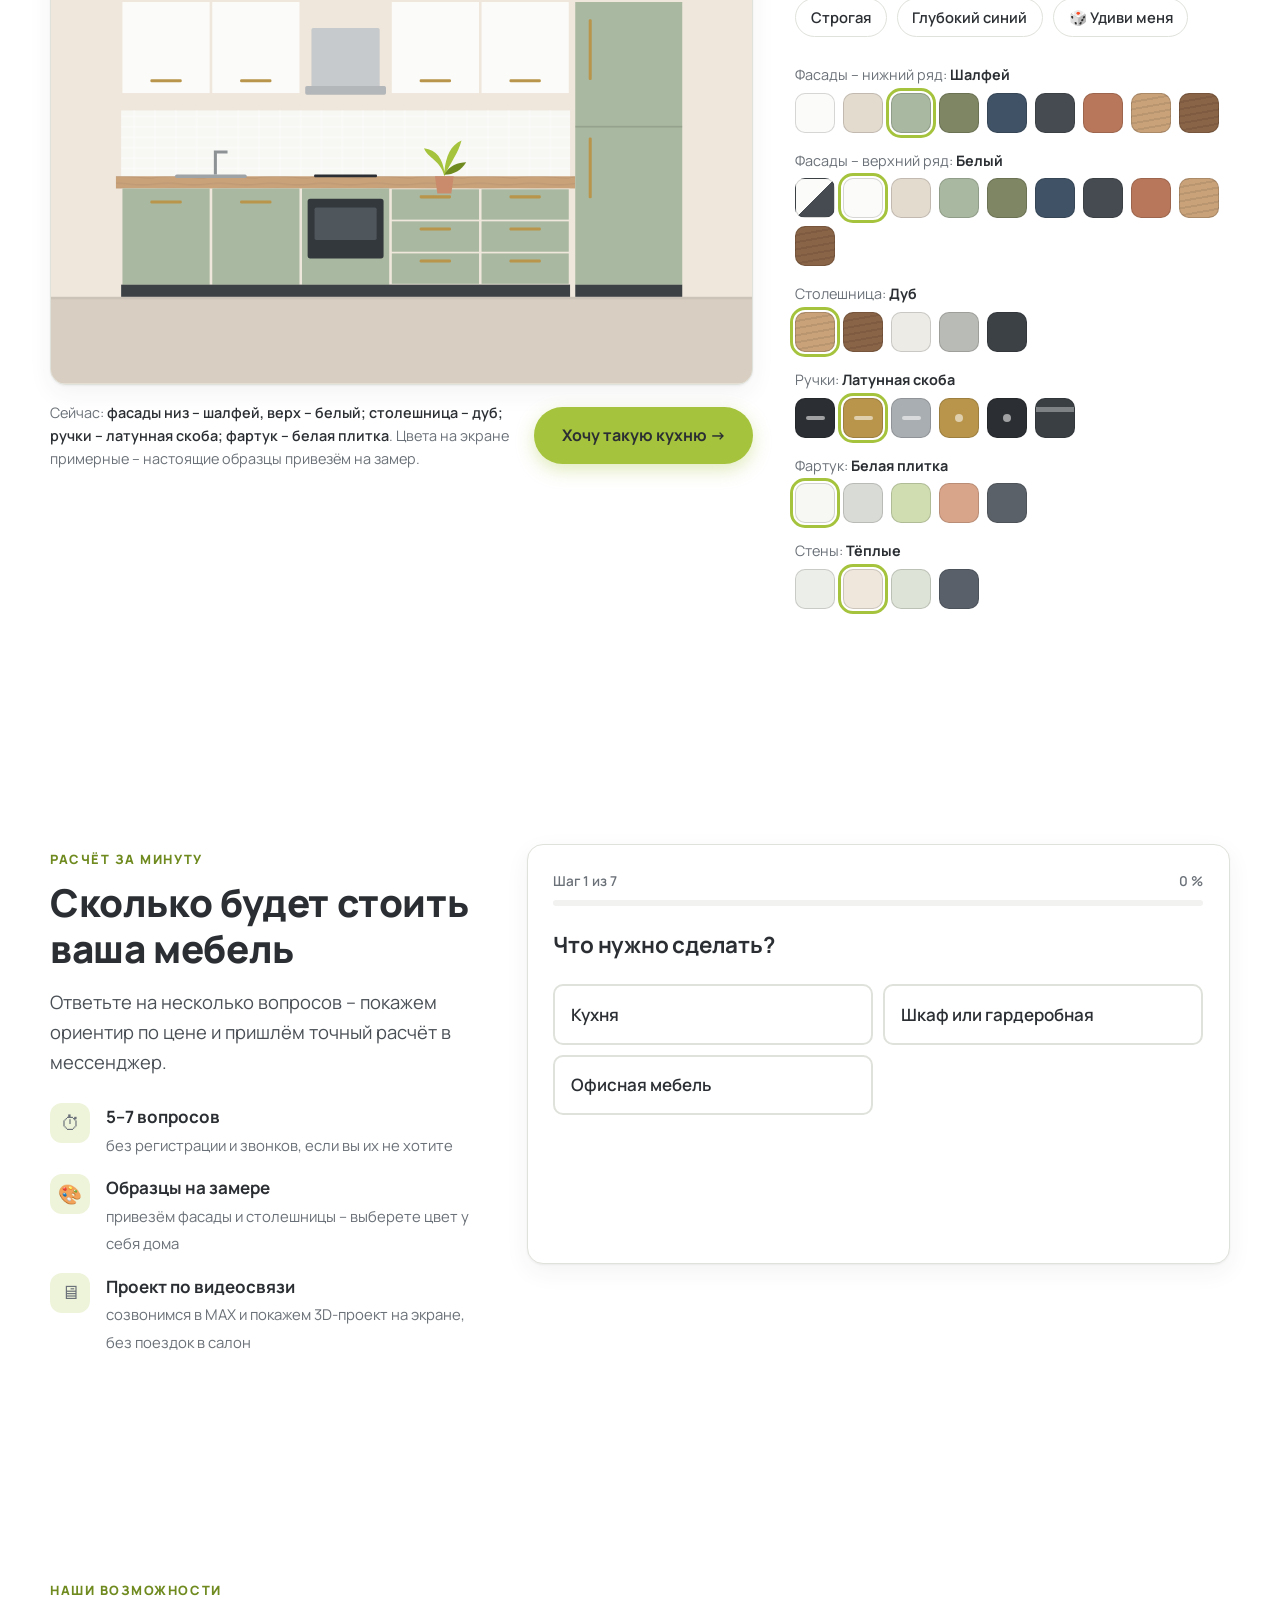
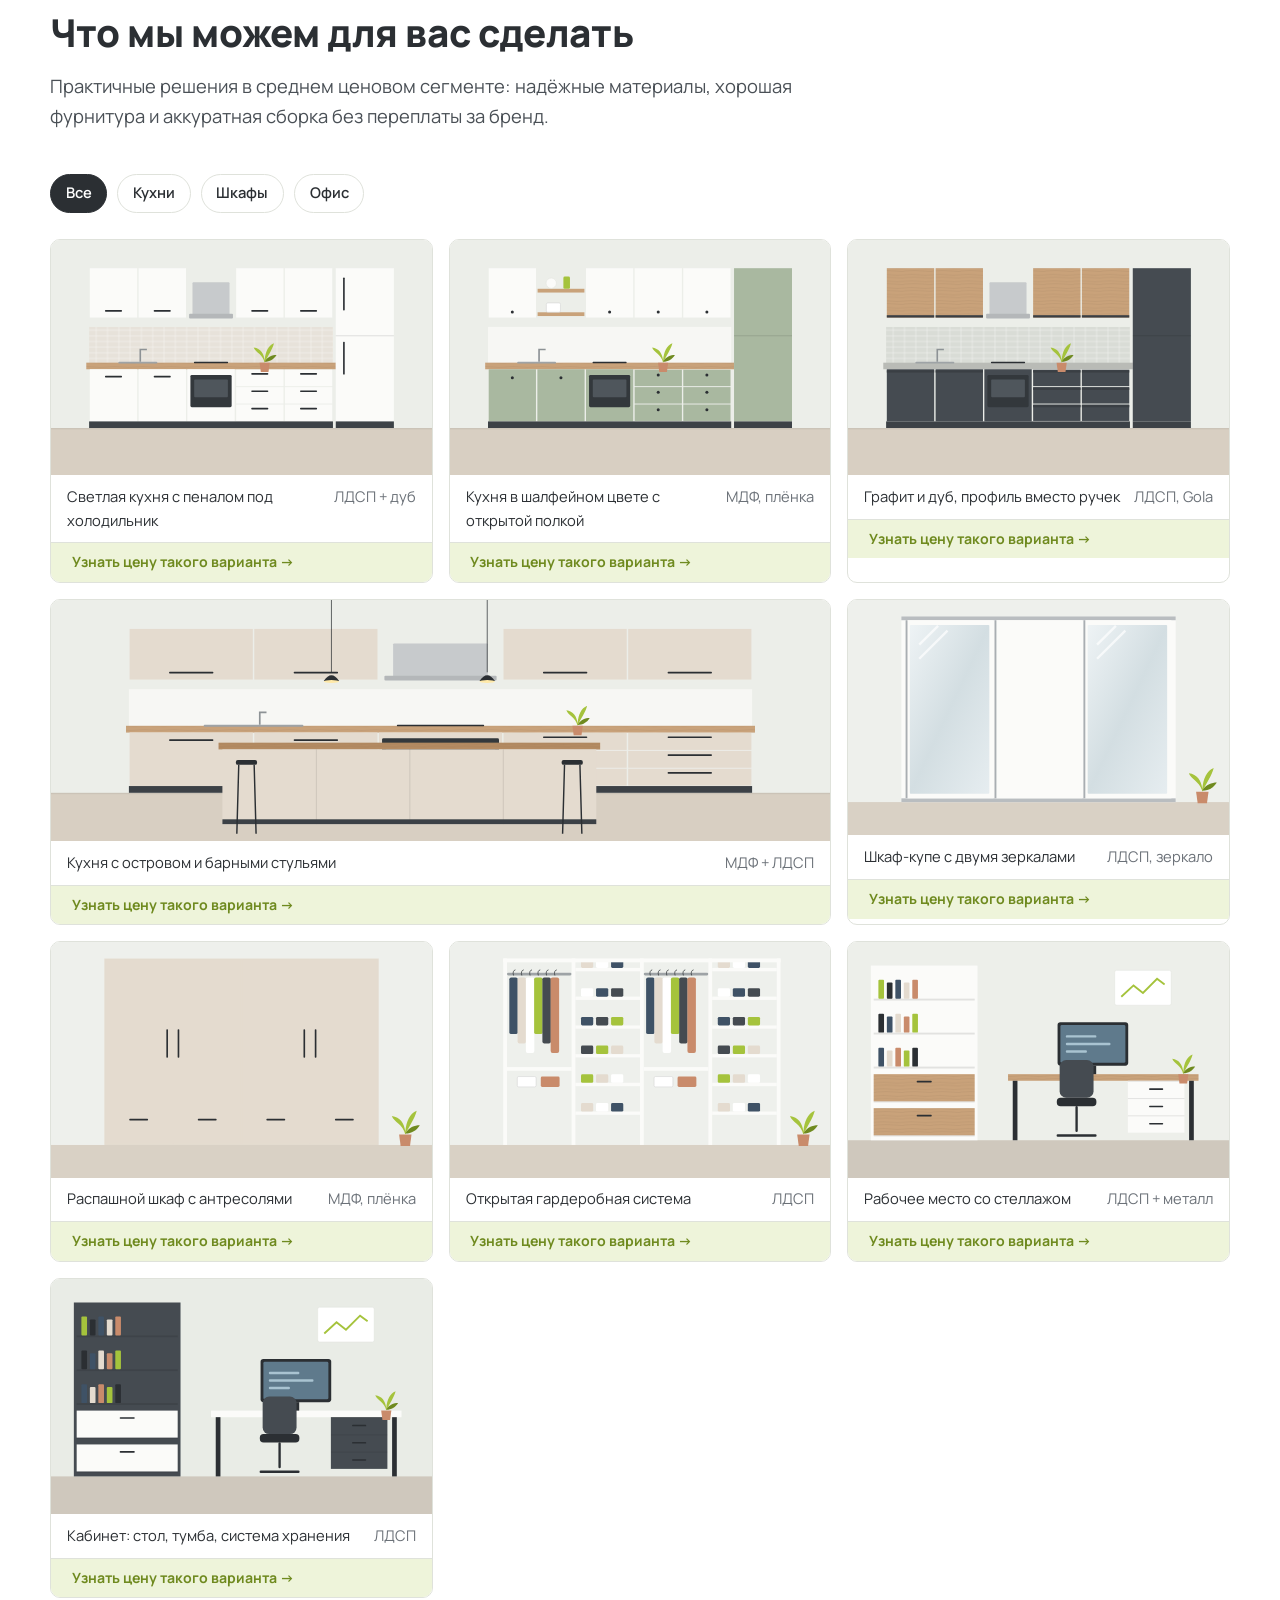
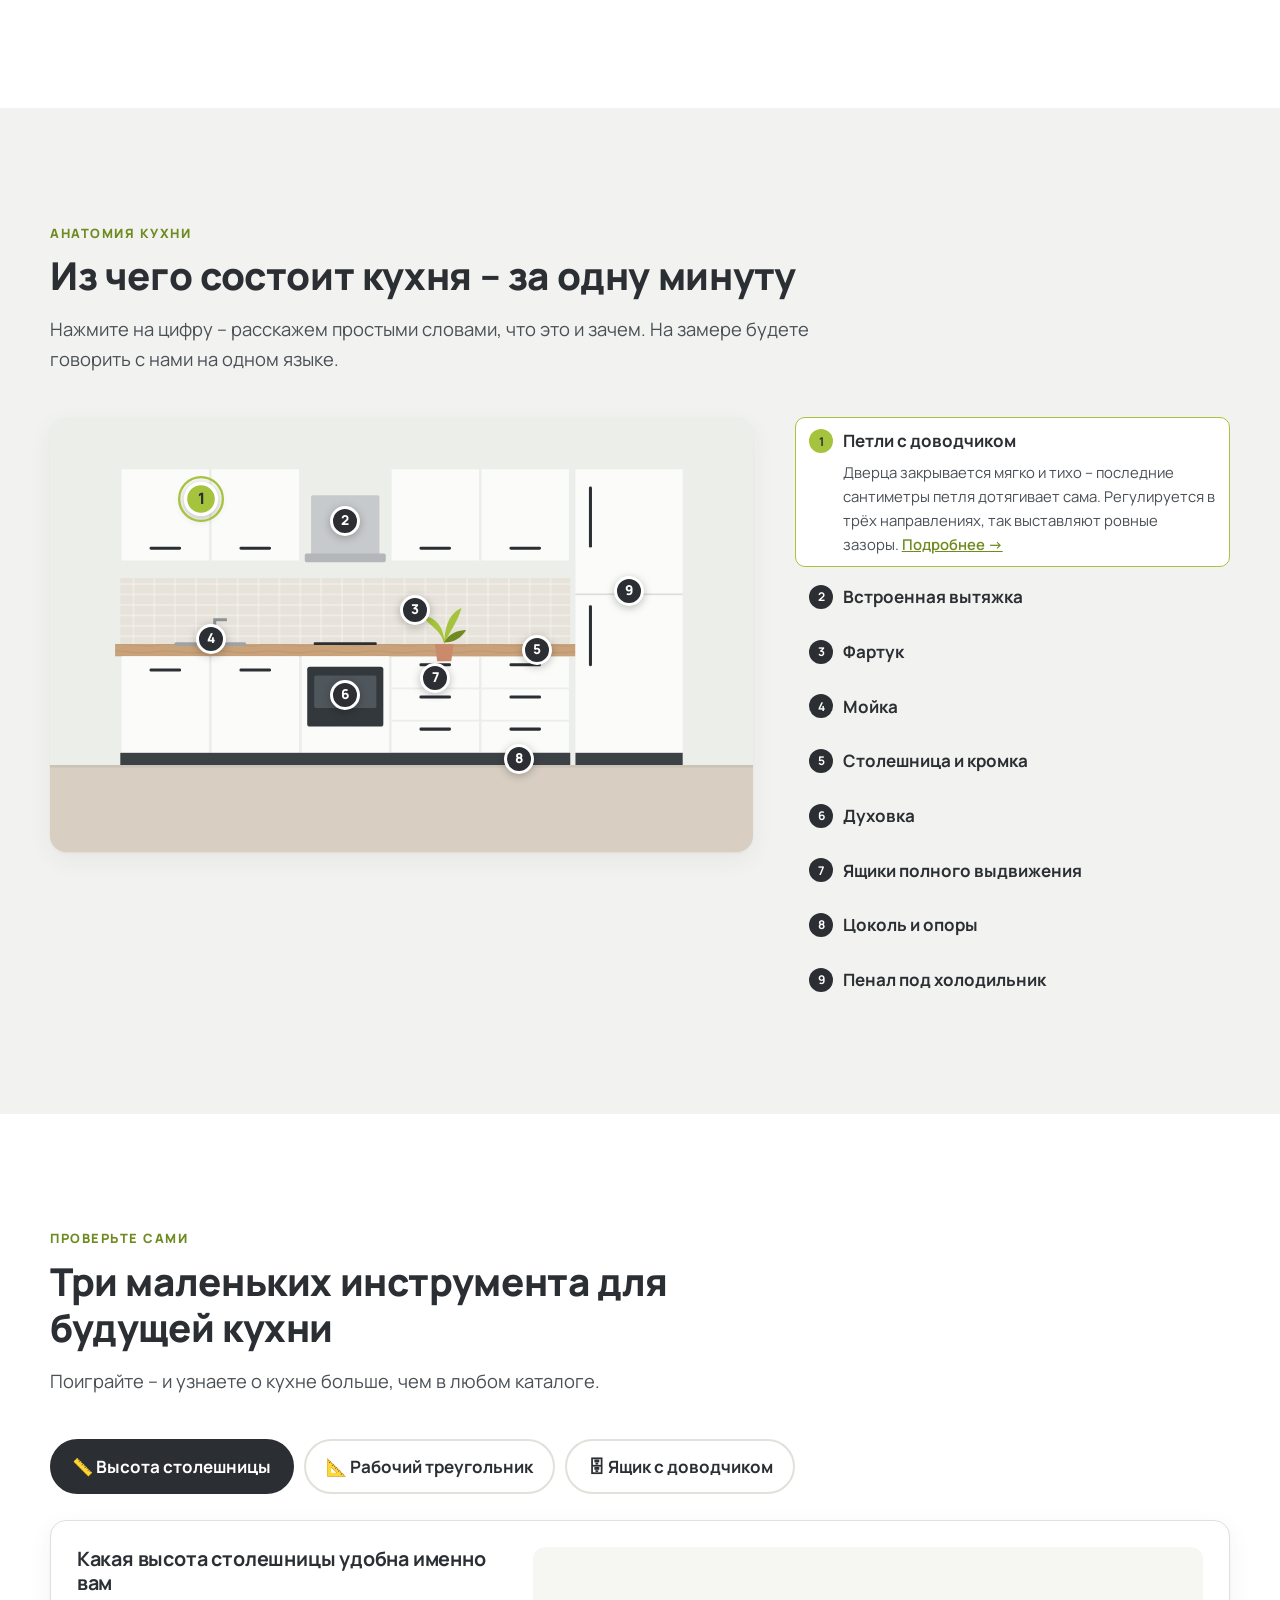
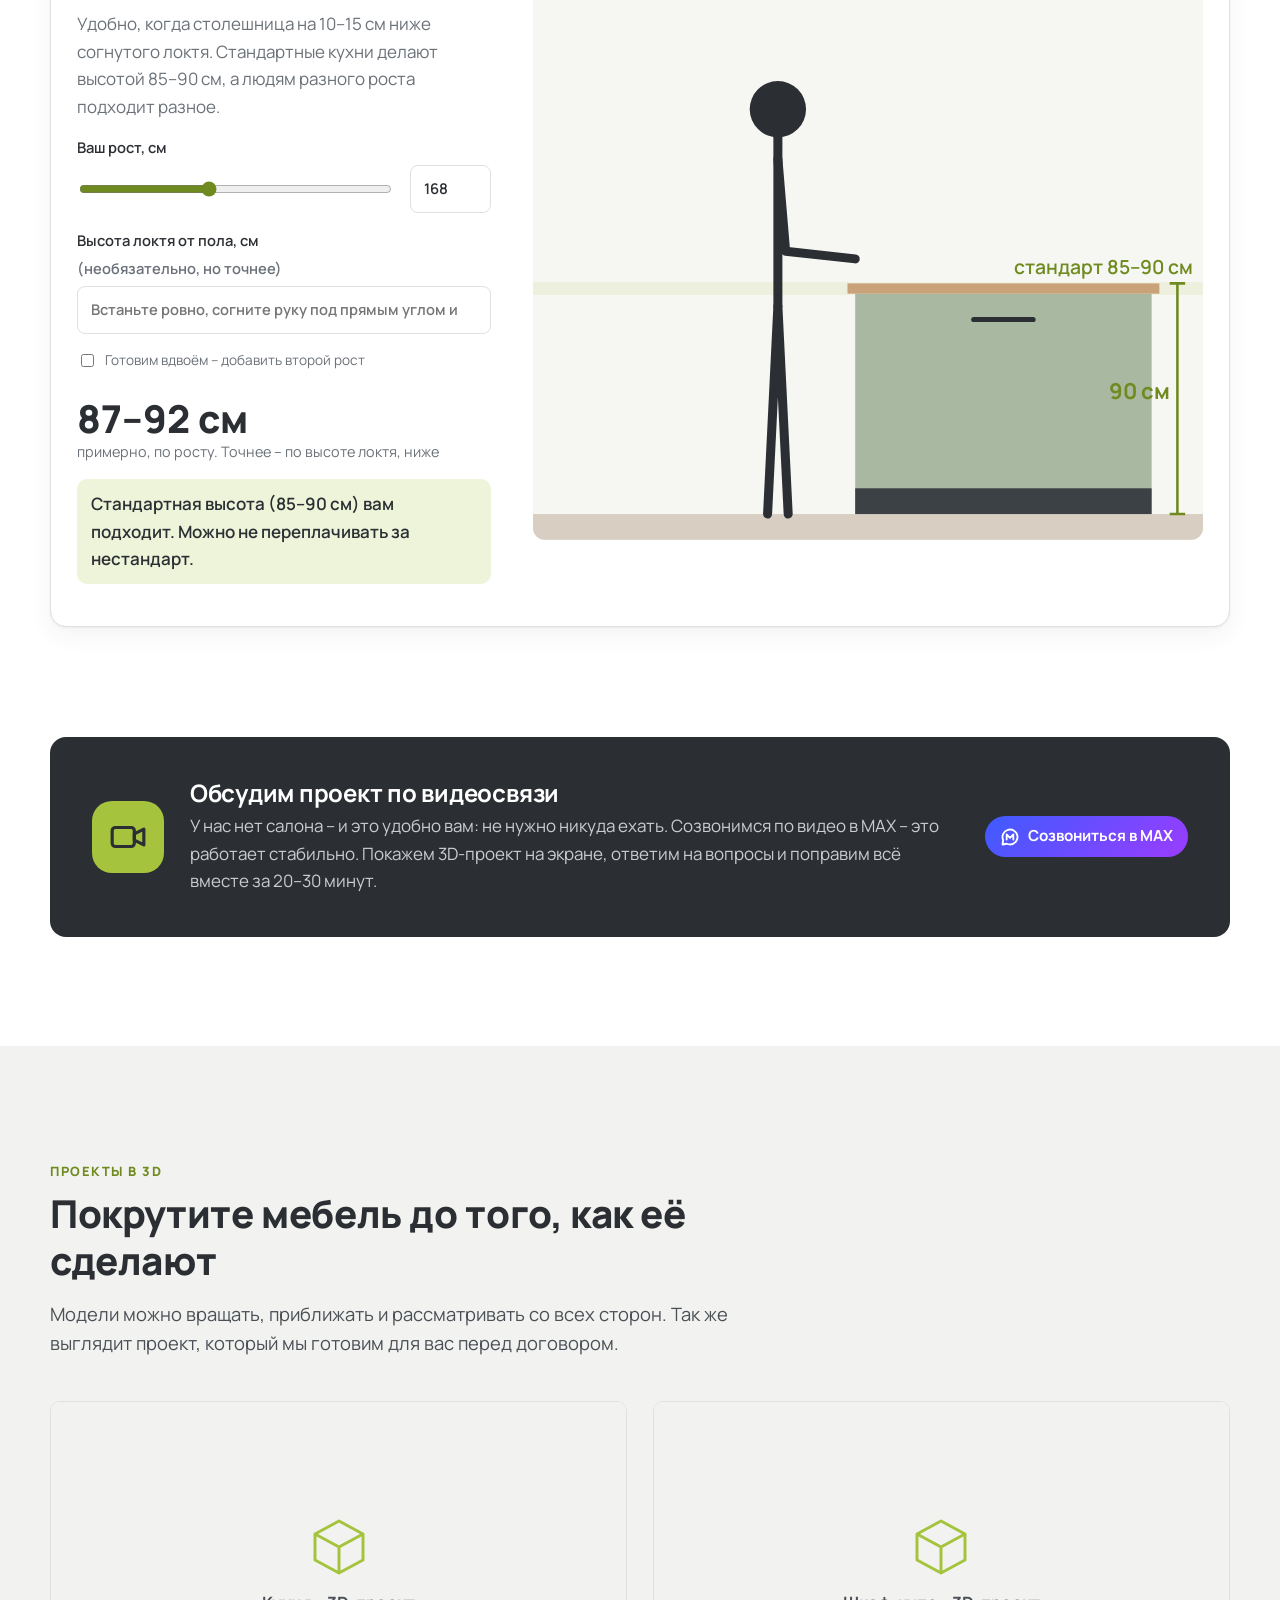
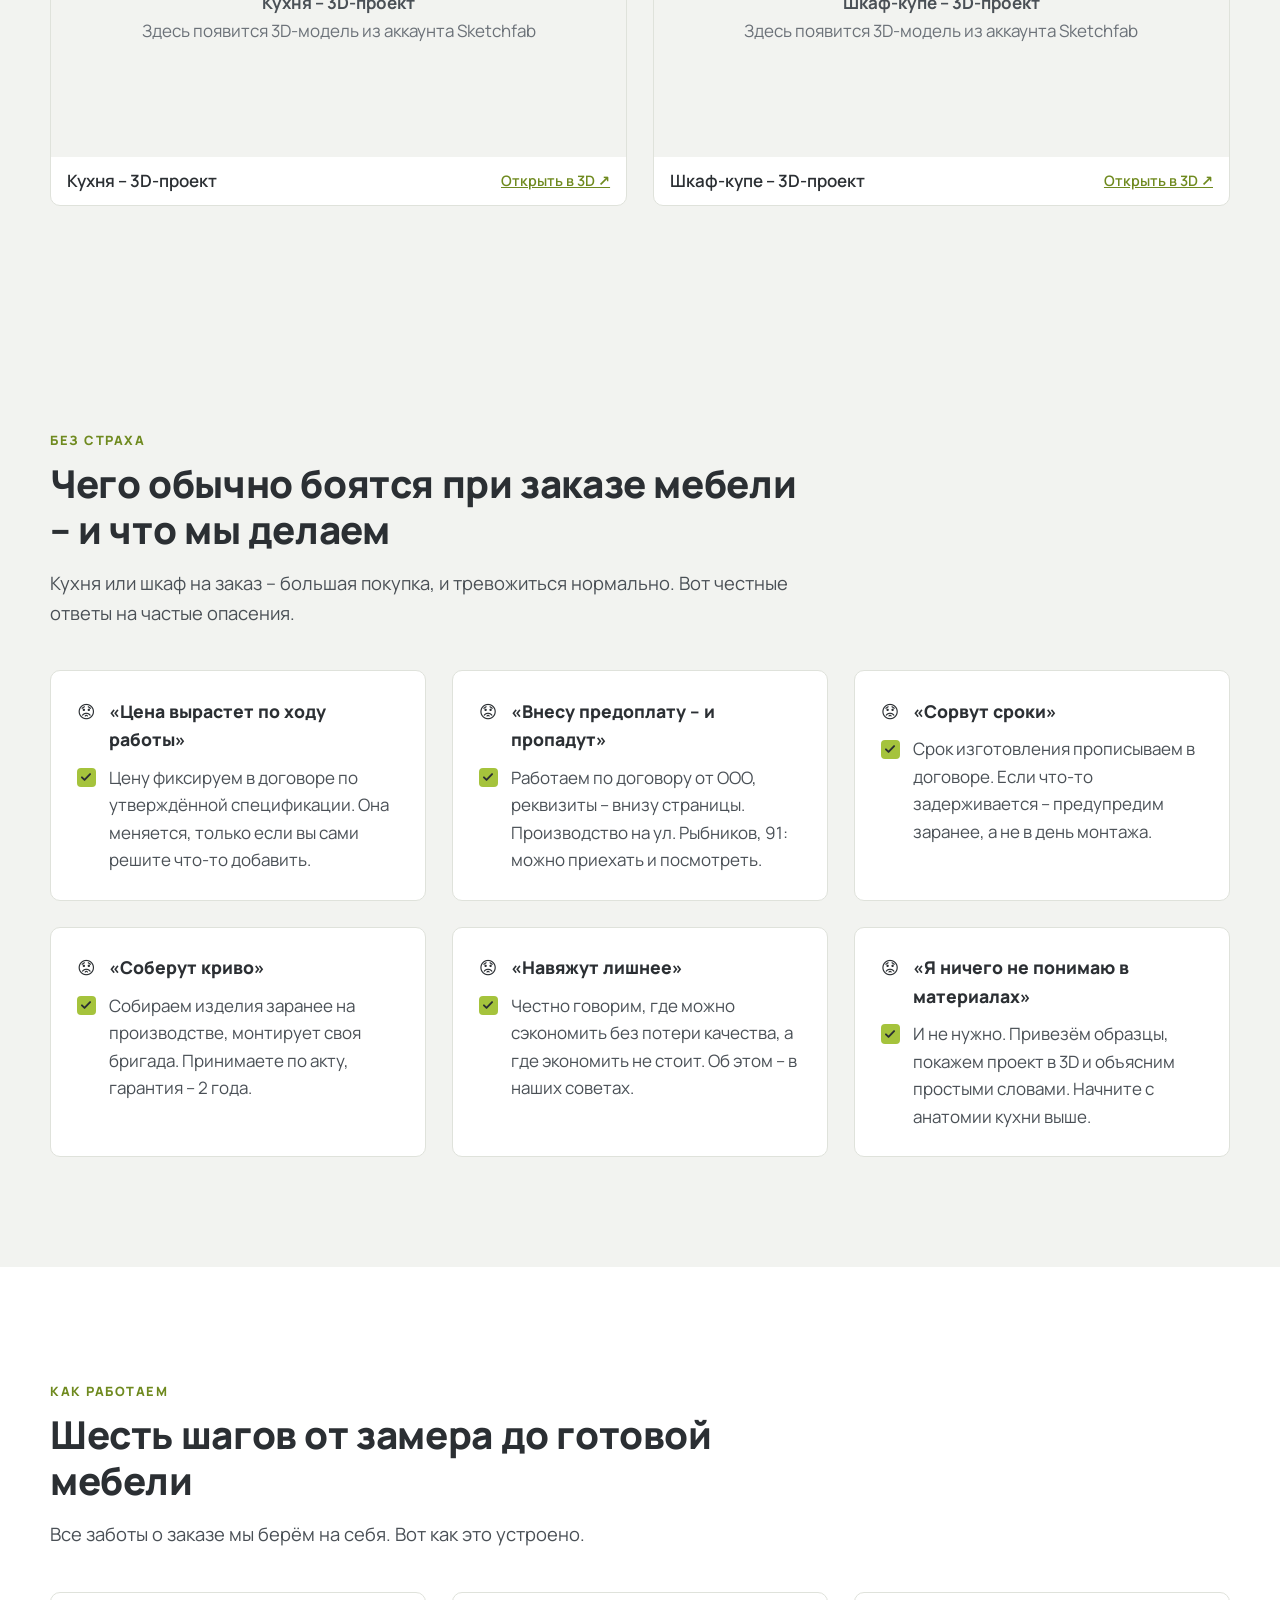
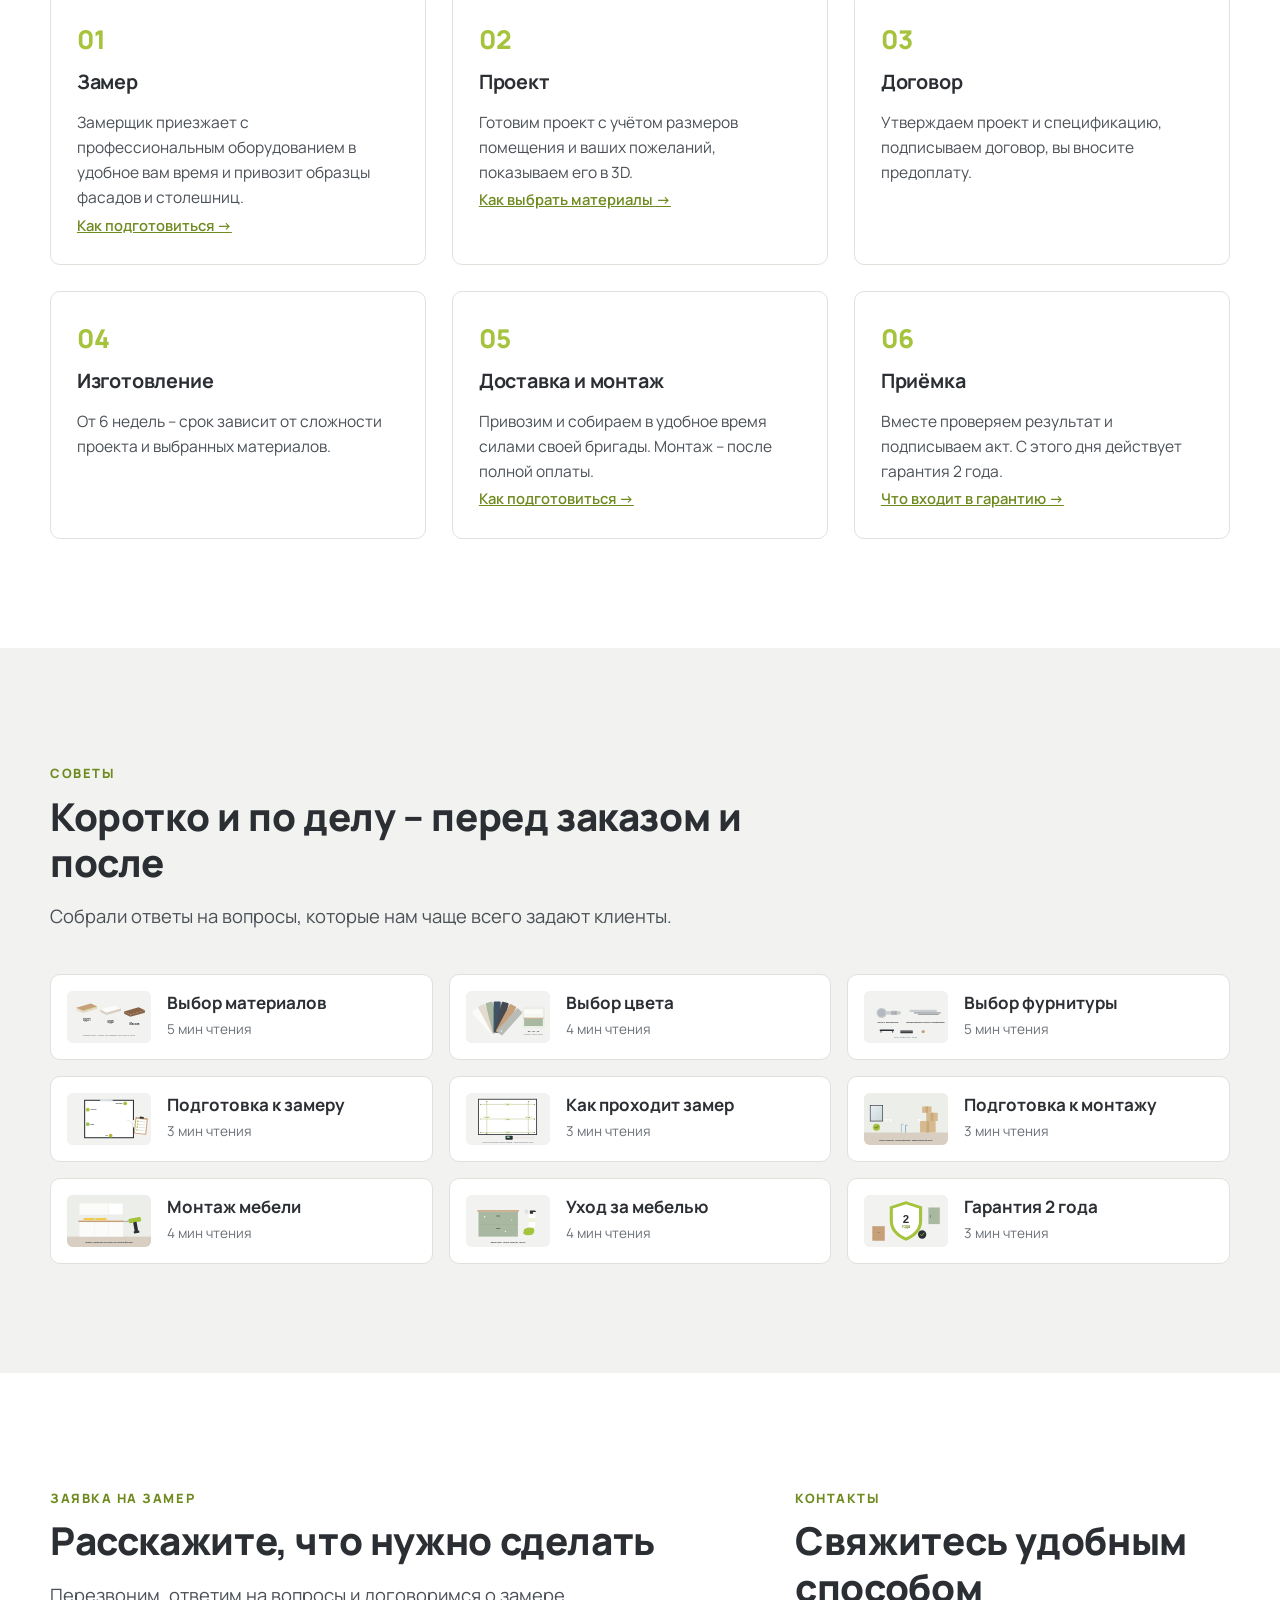
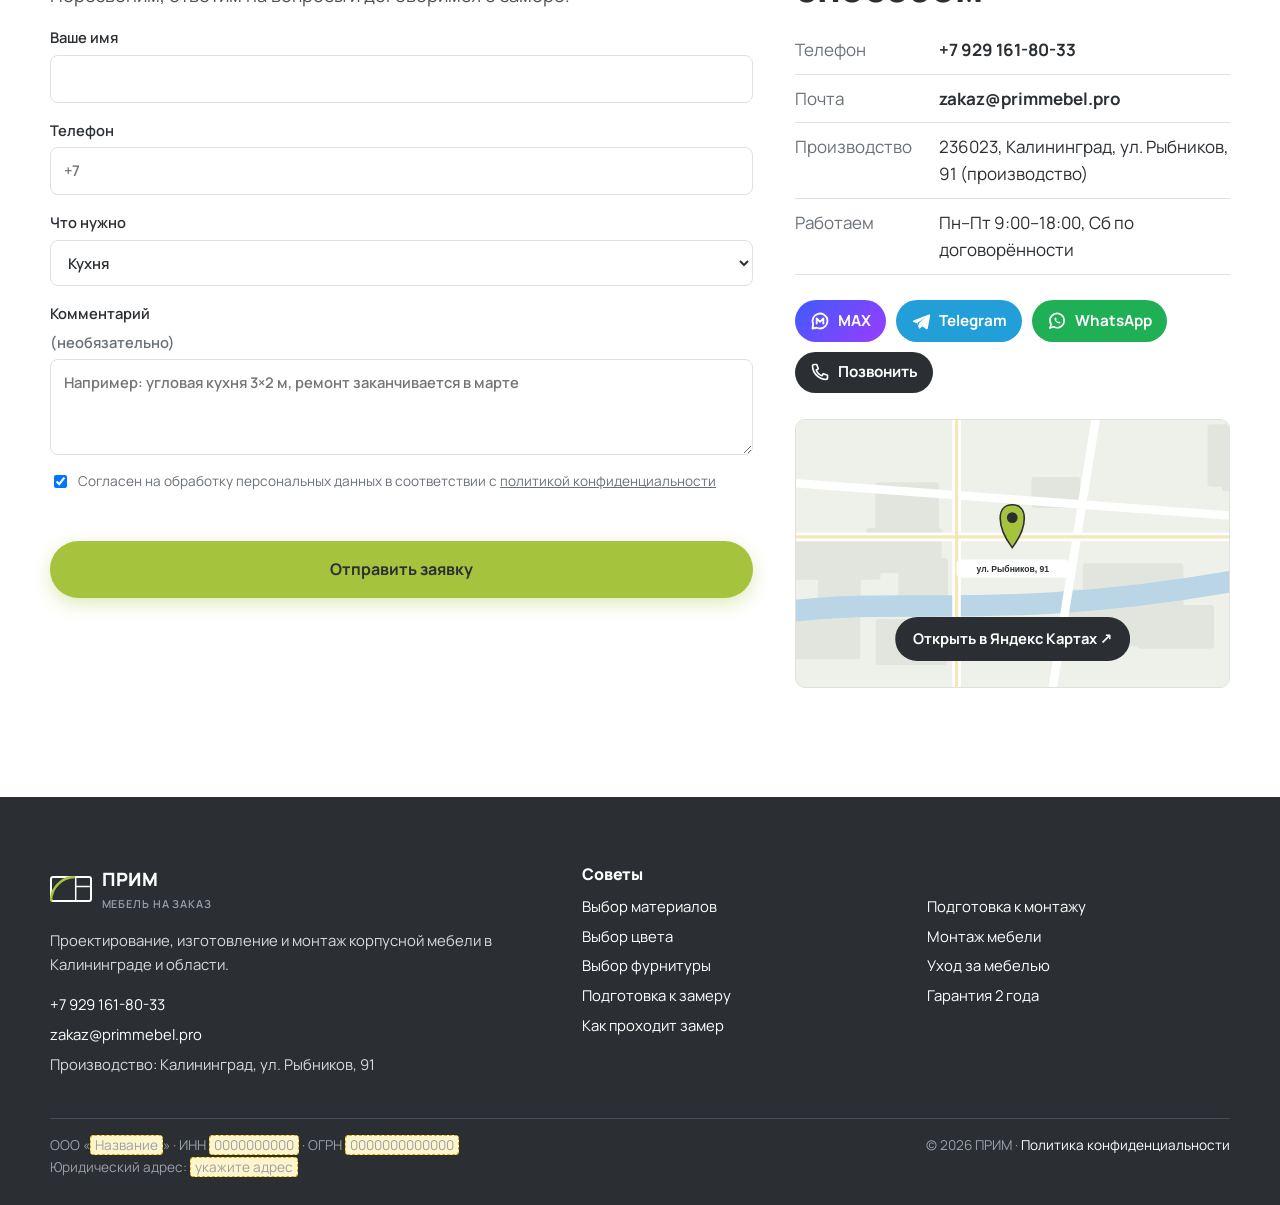
==== commit 0e7147d3: "Инструменты: высота столешницы, рабочий треугольник, ящик с доводчиком - высота: по локтю (на 10–15 " ====
--- a/index.html
+++ b/index.html
@@ -17,7 +17,7 @@
 <link rel="preconnect" href="https://fonts.googleapis.com">
 <link rel="preconnect" href="https://fonts.gstatic.com" crossorigin>
 <link href="https://fonts.googleapis.com/css2?family=Manrope:wght@400;600;700;800&display=swap" rel="stylesheet">
-<link rel="stylesheet" href="css/style.css">
+<link rel="stylesheet" href="css/style.css?v=18fc05ef">
 <script type="application/ld+json">{"@context": "https://schema.org", "@type": "FurnitureStore", "name": "ПРИМ – мебель на заказ", "url": "https://primmebel.pro/", "telephone": "+7 929 161-80-33", "email": "zakaz@primmebel.pro", "description": "Проектирование, изготовление и монтаж корпусной мебели на заказ: кухни, шкафы, офисная мебель.", "address": {"@type": "PostalAddress", "streetAddress": "ул. Рыбников, 91", "addressLocality": "Калининград", "postalCode": "236023", "addressCountry": "RU"}, "areaServed": ["Калининград", "Калининградская область"], "sameAs": ["https://t.me/primmpro"]}</script>
 </head>
 <body>
@@ -174,6 +174,87 @@
     <div class="anat">
       <div class="an-pic"><img src="img/v-kuhnya-1.svg" alt="Кухня с отмеченными частями" loading="lazy"><button type="button" class="an-dot" data-n="1" style="left:21.5%;top:19%" aria-label="1. Петли с доводчиком">1</button><button type="button" class="an-dot" data-n="2" style="left:41.9%;top:24%" aria-label="2. Встроенная вытяжка">2</button><button type="button" class="an-dot" data-n="3" style="left:51.9%;top:44.4%" aria-label="3. Фартук">3</button><button type="button" class="an-dot" data-n="4" style="left:22.9%;top:51%" aria-label="4. Мойка">4</button><button type="button" class="an-dot" data-n="5" style="left:69.2%;top:53.6%" aria-label="5. Столешница и кромка">5</button><button type="button" class="an-dot" data-n="6" style="left:41.9%;top:64%" aria-label="6. Духовка">6</button><button type="button" class="an-dot" data-n="7" style="left:54.8%;top:60%" aria-label="7. Ящики полного выдвижения">7</button><button type="button" class="an-dot" data-n="8" style="left:66.7%;top:78.6%" aria-label="8. Цоколь и опоры">8</button><button type="button" class="an-dot" data-n="9" style="left:82.3%;top:40%" aria-label="9. Пенал под холодильник">9</button></div>
       <ol class="an-list"><li data-n="1"><b><i>1</i>Петли с доводчиком</b><p>Дверца закрывается мягко и тихо – последние сантиметры петля дотягивает сама. Регулируется в трёх направлениях, так выставляют ровные зазоры. <a href="sovety/vybor-furnitury.html#petli">Подробнее →</a></p></li><li data-n="2"><b><i>2</i>Встроенная вытяжка</b><p>Прячется в шкафу за фасадом. Включайте её, когда готовите: пар со временем портит верхние шкафы. <a href="sovety/uhod.html#voda">Подробнее →</a></p></li><li data-n="3"><b><i>3</i>Фартук</b><p>Стена между столешницей и верхними шкафами. Плитку обычно кладут после монтажа кухни – по месту. <a href="sovety/podgotovka-k-montazhu.html#remont">Подробнее →</a></p></li><li data-n="4"><b><i>4</i>Мойка</b><p>Самое «мокрое» место. Вырез под мойку обязательно герметизируют, иначе вода попадёт в плиту столешницы. <a href="sovety/montazh.html#poryadok">Подробнее →</a></p></li><li data-n="5"><b><i>5</i>Столешница и кромка</b><p>Рабочая поверхность кухни. Кромка защищает срез от влаги, поэтому на видимых торцах она толще. <a href="sovety/vybor-materialov.html#stoleshnica">Подробнее →</a></p></li><li data-n="6"><b><i>6</i>Духовка</b><p>Встраивается в нижний модуль. Рядом с фасадами в плёнке ставят термоэкран, чтобы покрытие не страдало от жара. <a href="sovety/vybor-materialov.html#fasady">Подробнее →</a></p></li><li data-n="7"><b><i>7</i>Ящики полного выдвижения</b><p>Открываются целиком – видно всё, что внутри. В нижнем ряду они удобнее полок: не нужно наклоняться. <a href="sovety/vybor-furnitury.html#yashchiki">Подробнее →</a></p></li><li data-n="8"><b><i>8</i>Цоколь и опоры</b><p>Планка внизу закрывает регулируемые ножки. Ножками кухню выставляют по уровню, даже если пол неровный. <a href="sovety/montazh.html#poryadok">Подробнее →</a></p></li><li data-n="9"><b><i>9</i>Пенал под холодильник</b><p>Высокий шкаф до потолка: встроенный холодильник прячется за фасадом, и кухня выглядит цельной.</p></li></ol>
+    </div>
+  </div>
+</section>
+
+<section class="section" id="instrumenty">
+  <div class="container">
+    <div class="section-head">
+      <span class="eyebrow">Проверьте сами</span>
+      <h2>Три маленьких инструмента для будущей кухни</h2>
+      <p class="lead">Поиграйте – и узнаете о кухне больше, чем в любом каталоге.</p>
+    </div>
+    <div class="tool-tabs" role="tablist" aria-label="Инструменты">
+      <button class="tool-tab" role="tab" id="tab-height" data-tab="height" aria-controls="tool-height" aria-selected="true">📏 Высота столешницы</button>
+      <button class="tool-tab" role="tab" id="tab-triangle" data-tab="triangle" aria-controls="tool-triangle" aria-selected="false" tabindex="-1">📐 Рабочий треугольник</button>
+      <button class="tool-tab" role="tab" id="tab-drawer" data-tab="drawer" aria-controls="tool-drawer" aria-selected="false" tabindex="-1">🗄 Ящик с доводчиком</button>
+    </div>
+
+    <div class="tool-panel" id="tool-height" role="tabpanel" aria-labelledby="tab-height">
+      <div class="tool-grid">
+        <div>
+          <h3>Какая высота столешницы удобна именно вам</h3>
+          <p class="muted">Удобно, когда столешница на 10–15 см ниже согнутого локтя. Стандартные кухни делают высотой 85–90 см, а людям разного роста подходит разное.</p>
+          <div class="form">
+            <label>Ваш рост, см
+              <div class="h-row"><input type="range" name="h1r" min="140" max="210" step="1" value="168" aria-label="Рост"><input name="h1" type="number" inputmode="numeric" min="140" max="210" value="168"></div>
+            </label>
+            <label>Высота локтя от пола, см <span class="muted">(необязательно, но точнее)</span>
+              <input name="elbow" type="number" inputmode="numeric" min="80" max="140" placeholder="Встаньте ровно, согните руку под прямым углом и измерьте до пола">
+            </label>
+            <label class="agree"><input type="checkbox" name="two"> <span>Готовим вдвоём – добавить второй рост</span></label>
+            <label class="h2-wrap" hidden>Рост второго человека, см<input name="h2" type="number" inputmode="numeric" min="140" max="210" value="160"></label>
+          </div>
+          <div class="height-out" aria-live="polite"></div>
+        </div>
+        <div class="height-art"></div>
+      </div>
+    </div>
+
+    <div class="tool-panel" id="tool-triangle" role="tabpanel" aria-labelledby="tab-triangle" hidden>
+      <div class="tool-grid">
+        <div class="tri-plan">
+          <svg viewBox="-20 -20 440 360" role="application" aria-label="План кухни: перетаскивайте мойку, плиту и холодильник вдоль столешницы">
+            <rect x="0" y="0" width="400" height="320" fill="#FBFBF9"/>
+            <path d="M0 0 H400 V320 H0 Z" fill="none" stroke="#2B2F33" stroke-width="8"/>
+            <rect x="150" y="-6" width="120" height="12" fill="#CFE0EA" stroke="#2B2F33" stroke-width="2"/>
+            <text x="210" y="-10" text-anchor="middle" class="tri-note">окно</text>
+            <path d="M400 230 a80 80 0 0 0 -80 80" fill="none" stroke="#9AA0A6" stroke-width="2" stroke-dasharray="5 5"/>
+            <rect x="396" y="230" width="8" height="80" fill="#FBFBF9"/>
+            <text x="360" y="300" text-anchor="middle" class="tri-note">дверь</text>
+            <path d="M0 0 H400 V60 H60 V320 H0 Z" fill="#E9E2D8" stroke="#C9BBA8" stroke-width="1.5"/>
+            
+            <g class="tri-legs"></g><g class="tri-items"></g>
+          </svg>
+          <p class="tri-legend"><span><i style="background:#5B8FC9"></i>Мойка</span><span><i style="background:#E07B39"></i>Плита</span><span><i style="background:#6F8A1F"></i>Холодильник</span></p><p class="muted tri-kb">Перетаскивайте технику вдоль столешницы. С клавиатуры: Tab – выбрать, стрелки – двигать.</p>
+        </div>
+        <div>
+          <h3>Мойка, плита, холодильник</h3>
+          <p class="muted">Правило проектировщиков: между этими тремя точками – от 1,2 до 2,7 м, а всего – не больше 7,9 м. Ближе – тесно, дальше – много лишних шагов.</p>
+          <div class="tri-info" aria-live="polite"></div>
+          <div class="tri-actions"><button type="button" class="btn btn-ghost btn-sm tri-good">Показать удачный вариант</button><button type="button" class="btn btn-ghost btn-sm tri-reset">Сначала</button></div>
+          <p class="mt"><a class="btn btn-primary btn-sm" href="#raschet" data-quiz='{"product":"kitchen"}'>Спроектируем вашу кухню →</a></p>
+        </div>
+      </div>
+    </div>
+
+    <div class="tool-panel" id="tool-drawer" role="tabpanel" aria-labelledby="tab-drawer" hidden>
+      <h3>Откройте и закройте – почувствуйте разницу</h3>
+      <p class="muted">Слева обычный ящик, справа – с доводчиком: последние сантиметры он дотягивает сам, мягко и тихо. <button type="button" class="linkish dr-sound" aria-pressed="false">🔈 Включить звук</button></p>
+      <div class="dr-row">
+        <div class="dr" data-kind="slam">
+          <p class="dr-title">Обычный ящик</p>
+          <div class="dr-stage"><div class="dr-cab"></div><div class="dr-drawer" role="presentation"><i class="plate p1"></i><i class="plate p2"></i><i class="cup"></i><span class="dr-knob"></span></div><span class="dr-said" aria-live="polite"></span></div>
+          <button type="button" class="btn btn-ghost btn-sm dr-btn" aria-label="Открыть обычный ящик">Открыть</button>
+        </div>
+        <div class="dr" data-kind="soft">
+          <p class="dr-title">С доводчиком</p>
+          <div class="dr-stage"><div class="dr-cab"></div><div class="dr-drawer" role="presentation"><i class="plate p1"></i><i class="plate p2"></i><i class="cup"></i><span class="dr-knob"></span></div><span class="dr-said" aria-live="polite"></span></div>
+          <button type="button" class="btn btn-primary btn-sm dr-btn" aria-label="Открыть ящик с доводчиком">Открыть</button>
+        </div>
+      </div>
+      <p class="muted center mt">Доводчики на ящиках и петлях – в каждой нашей кухне. <a href="sovety/vybor-furnitury.html">Подробнее о фурнитуре →</a></p>
     </div>
   </div>
 </section>
@@ -321,8 +402,8 @@
     </div>
   </div>
 </footer>
-<script src="js/config.js"></script>
-<script src="js/main.js"></script>
-<script src="js/quiz.js"></script><script src="js/konfig.js"></script><script src="js/anat.js"></script>
+<script src="js/config.js?v=bb22349b"></script>
+<script src="js/main.js?v=70dba2c5"></script>
+<script src="js/quiz.js?v=1263ec6a"></script><script src="js/konfig.js?v=7b988159"></script><script src="js/anat.js?v=1ad248ce"></script><script src="js/tools.js?v=e0c869ef"></script>
 </body>
 </html>
--- a/css/style.css
+++ b/css/style.css
@@ -420,3 +420,79 @@
 .cfg-art { --cf-low: #A9B8A0; --cf-low-wood: 0; --cf-up: #FBFBF9; --cf-up-wood: 0; --cf-top: #C9A27A; --cf-top-wood: 1; --cf-h: #B8954A; --cf-bs: #F7F7F4; --cf-wall: #EFE7DC; }
 .sw, .chip, .quiz-opt, .an-dot { -webkit-tap-highlight-color: transparent; }
 @media (max-width: 960px) { .cfg-bottom .btn { flex: 1 1 100%; } }
+
+/* ---------- инструменты ---------- */
+.tool-tabs { display: flex; flex-wrap: wrap; gap: var(--s2); margin-bottom: var(--s4); }
+.tool-tab { font: inherit; font-weight: 700; padding: .7em 1.2em; border-radius: 999px; border: 2px solid var(--line); background: #fff; color: var(--graphite); cursor: pointer; -webkit-tap-highlight-color: transparent; }
+.tool-tab[aria-selected="true"] { background: var(--graphite); border-color: var(--graphite); color: #fff; }
+.tool-panel { background: #fff; border: 1px solid var(--line); border-radius: 16px; padding: var(--s4); box-shadow: var(--shadow); }
+.tool-grid { display: grid; grid-template-columns: 1fr 1.618fr; gap: var(--s5); align-items: start; }
+.tool-grid > * { min-width: 0; }
+#tool-triangle .tool-grid { grid-template-columns: 1.618fr 1fr; }
+@media (max-width: 900px) { .tool-grid, #tool-triangle .tool-grid { grid-template-columns: 1fr; } }
+.h-row { display: flex; gap: var(--s3); align-items: center; }
+.h-row input[type=range] { flex: 1; accent-color: var(--green-dark); }
+.h-row input[type=number] { width: 5.5em; }
+.height-out { margin-top: var(--s4); }
+.h-big { font-size: 2.4rem; font-weight: 800; line-height: 1.1; margin: 0; }
+.h-how { color: var(--muted); font-size: .9rem; }
+.h-verdict { border-radius: 10px; padding: .7rem .9rem; font-weight: 600; }
+.h-verdict.ok { background: var(--green-soft); }
+.h-verdict.up, .h-verdict.down { background: #FFF5DD; }
+.h-two { font-size: .95rem; color: var(--graphite-2); }
+.height-art svg { width: 100%; height: auto; display: block; background: #F6F6F3; border-radius: 12px; }
+.h-lbl, .h-std, .h-dim { font-family: var(--font); font-size: 15px; fill: var(--graphite-2); font-weight: 700; }
+.h-dim { fill: #6F8A1F; font-size: 17px; }
+.h-std { fill: #6F8A1F; font-weight: 600; }
+.person, .height-art rect { transition: all .3s ease; }
+
+.tri-plan svg { width: 100%; height: auto; display: block; touch-action: none; user-select: none; -webkit-user-select: none; }
+.tri-note { font-family: var(--font); font-size: 12px; fill: #8A9096; }
+.tri-item { cursor: grab; outline: none; }
+.dragging .tri-item { cursor: grabbing; }
+.tri-item:focus-visible rect:first-child, .tri-item:focus-visible > g > rect { stroke: #2B2F33; stroke-width: 4; }
+.tri-lbl { font-family: var(--font); font-size: 13px; font-weight: 800; fill: var(--graphite); pointer-events: none; }
+.leg { stroke-width: 3; stroke-dasharray: 8 6; }
+.leg.ok { stroke: #6F8A1F; } .leg.short { stroke: #D99A00; } .leg.long { stroke: #C8423B; }
+.leg-lbl { font-family: var(--font); font-size: 14px; font-weight: 800; paint-order: stroke; stroke: #fff; stroke-width: 5px; }
+.leg-lbl.ok { fill: #6F8A1F; } .leg-lbl.short { fill: #A87600; } .leg-lbl.long { fill: #C8423B; }
+.tri-verdict { font-size: 1.3rem; font-weight: 800; margin: var(--s3) 0 var(--s2); }
+.tri-legs-list { list-style: none; padding: 0; margin: 0 0 var(--s2); }
+.tri-legs-list li { display: flex; justify-content: space-between; padding: .4rem 0; border-bottom: 1px solid var(--line); }
+.tri-legs-list li b::before { content: "✓ "; color: #6F8A1F; }
+.tri-legs-list li.short b::before { content: "⚠ "; color: #D99A00; }
+.tri-legs-list li.long b::before { content: "✕ "; color: #C8423B; }
+.tri-legs-list li.sum { font-weight: 700; border-bottom: 0; }
+.tri-hint { color: var(--graphite-2); font-size: .95rem; }
+.tri-actions { display: flex; flex-wrap: wrap; gap: var(--s2); }
+.tri-kb { font-size: .85rem; margin-top: .4rem; }
+
+
+.linkish { font: inherit; background: none; border: 0; color: var(--green-dark); font-weight: 700; cursor: pointer; padding: 0; text-decoration: underline; }
+.dr-row { display: grid; grid-template-columns: 1fr 1fr; gap: var(--s4); margin-top: var(--s4); }
+@media (max-width: 600px) { .dr-row { grid-template-columns: 1fr; } }
+.dr { text-align: center; }
+.dr-title { font-weight: 800; margin-bottom: var(--s2); }
+.dr-stage { position: relative; height: 170px; overflow: hidden; border-radius: 12px; background: #ECEEE9; margin-bottom: var(--s3); }
+.dr-cab { position: absolute; left: 6%; top: 30px; width: 46%; height: 110px; background: #A9B8A0; border-radius: 4px; box-shadow: inset 0 0 0 3px rgba(0,0,0,.06); }
+.dr-drawer { position: absolute; left: calc(6% + 6px); top: 52px; width: calc(46% - 12px); height: 66px; background: #FBFBF9; border: 3px solid #C9A27A; border-top-width: 0; border-radius: 0 0 4px 4px; cursor: pointer; z-index: 1;
+  transform: translateX(0); -webkit-tap-highlight-color: transparent; }
+.dr-drawer .dr-knob { position: absolute; right: -10px; top: 26px; width: 10px; height: 16px; background: var(--graphite); border-radius: 0 3px 3px 0; }
+.dr .plate { position: absolute; bottom: 6px; width: 34%; height: 9px; border-radius: 50%; background: #fff; border: 2px solid #C9CCC6; }
+.dr .plate.p1 { left: 12%; } .dr .plate.p2 { left: 12%; bottom: 15px; }
+.dr .cup { position: absolute; right: 18%; bottom: 6px; width: 18px; height: 22px; background: var(--green); border-radius: 0 0 6px 6px; }
+.dr-cab::after { content: ""; position: absolute; inset: 22px 6px 22px 6px; background: #3C4146; border-radius: 2px; } /* проём ящика */
+/* закрытие: обычный – ускоряясь до удара, с доводчиком – тормозит в конце */
+.dr[data-kind="slam"] .dr-drawer { transition: transform .26s cubic-bezier(.7, 0, 1, 1); }
+.dr[data-kind="soft"] .dr-drawer { transition: transform 1.1s cubic-bezier(.15, .85, .1, 1); }
+.dr.open .dr-drawer { transform: translateX(78%); transition: transform .5s cubic-bezier(.2, .8, .2, 1); }
+.dr[data-kind="slam"].hit .dr-cab, .dr[data-kind="slam"].hit .dr-drawer { animation: shake .35s; }
+.dr[data-kind="slam"].hit .plate, .dr[data-kind="slam"].hit .cup { animation: jump .35s; }
+@keyframes shake { 0%,100% { translate: 0 0; } 20% { translate: -4px 1px; } 40% { translate: 3px -1px; } 60% { translate: -2px 0; } 80% { translate: 1px 0; } }
+@keyframes jump { 0%,100% { translate: 0 0; } 30% { translate: 0 -12px; } 60% { translate: 0 -4px; } }
+.dr-said { position: absolute; right: 10%; top: 12px; font-weight: 800; font-size: 1.4rem; color: #C8423B; pointer-events: none; }
+.dr[data-kind="soft"] .dr-said { color: #6F8A1F; font-size: 1.1rem; font-style: italic; }
+@media (prefers-reduced-motion: reduce) { .dr-drawer { transition-duration: .01s !important; } .dr.hit * { animation: none !important; } }
+.tri-legend { display: flex; flex-wrap: wrap; gap: var(--s3); margin: .6rem 0 0; font-weight: 700; font-size: .92rem; }
+.tri-legend i { display: inline-block; width: 14px; height: 14px; border-radius: 4px; margin-right: .4rem; vertical-align: -2px; }
+@media (hover: none) { .tri-kb { display: block; } }
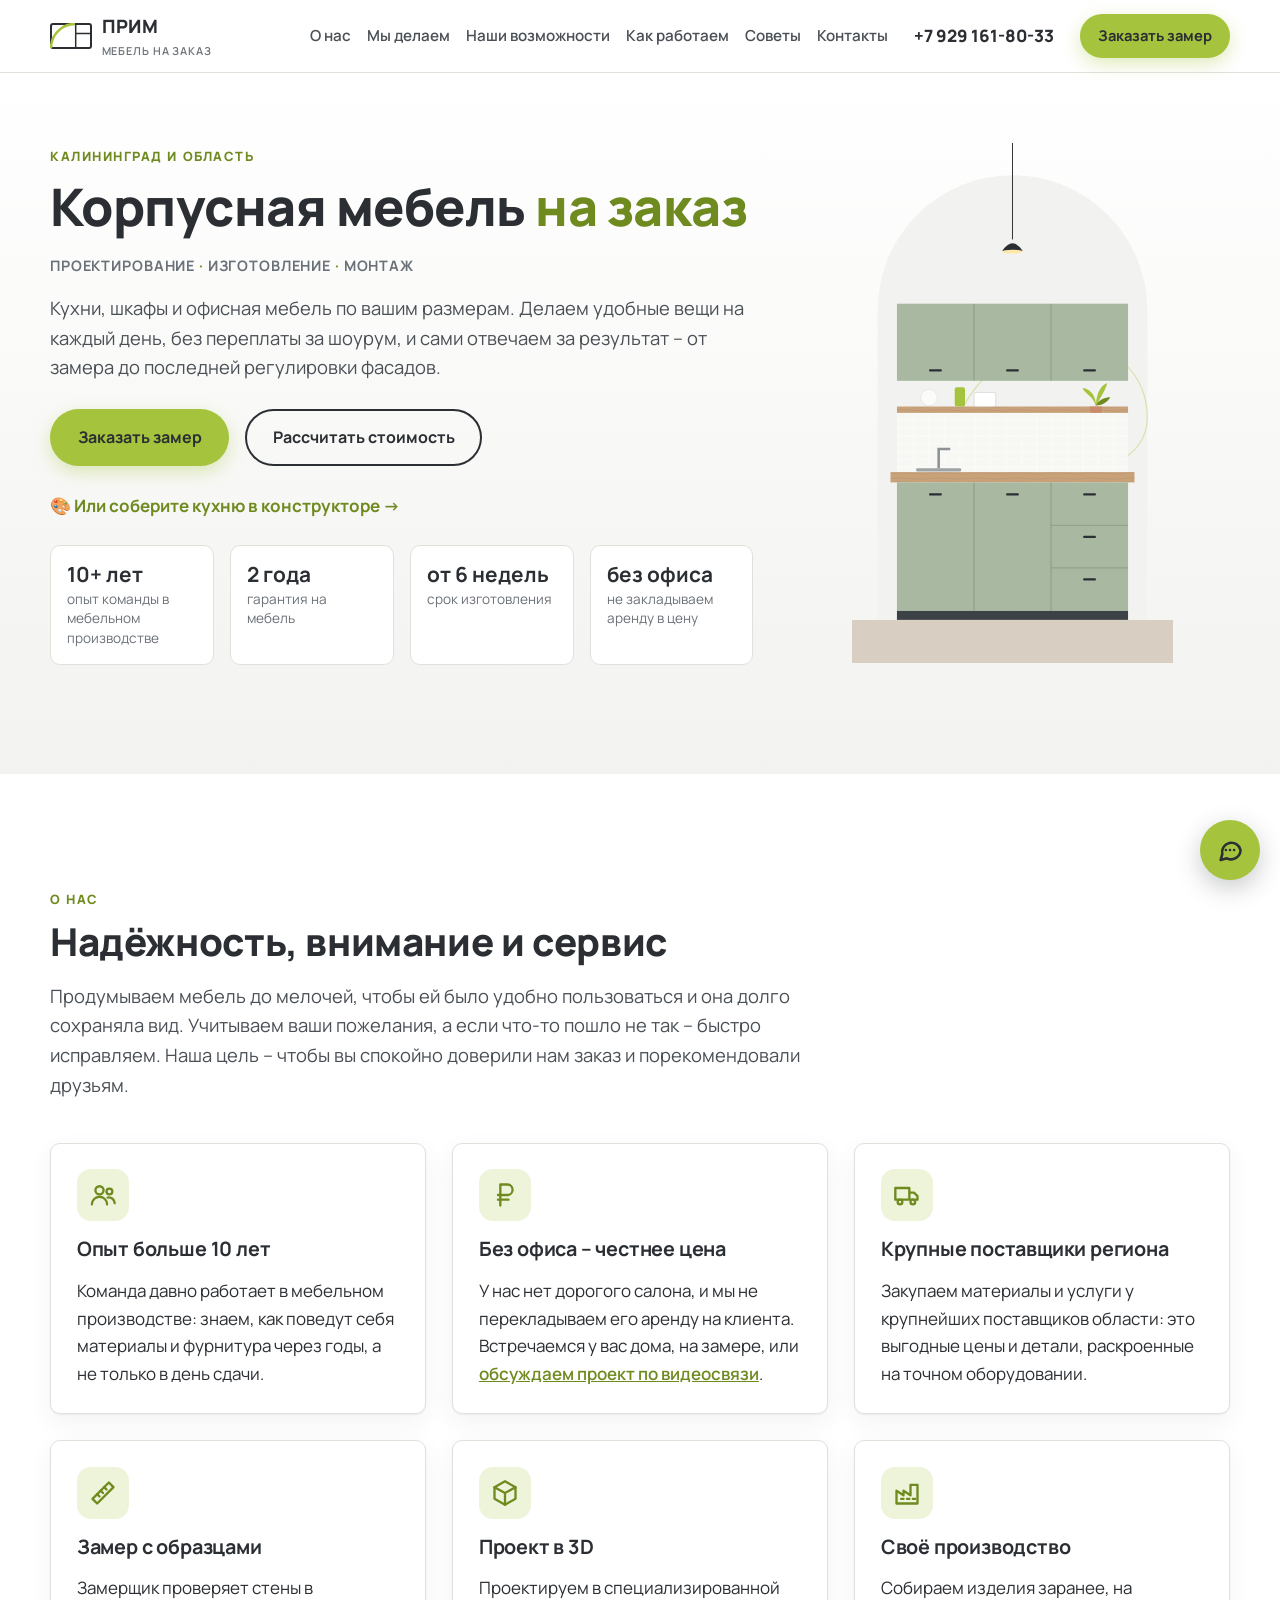
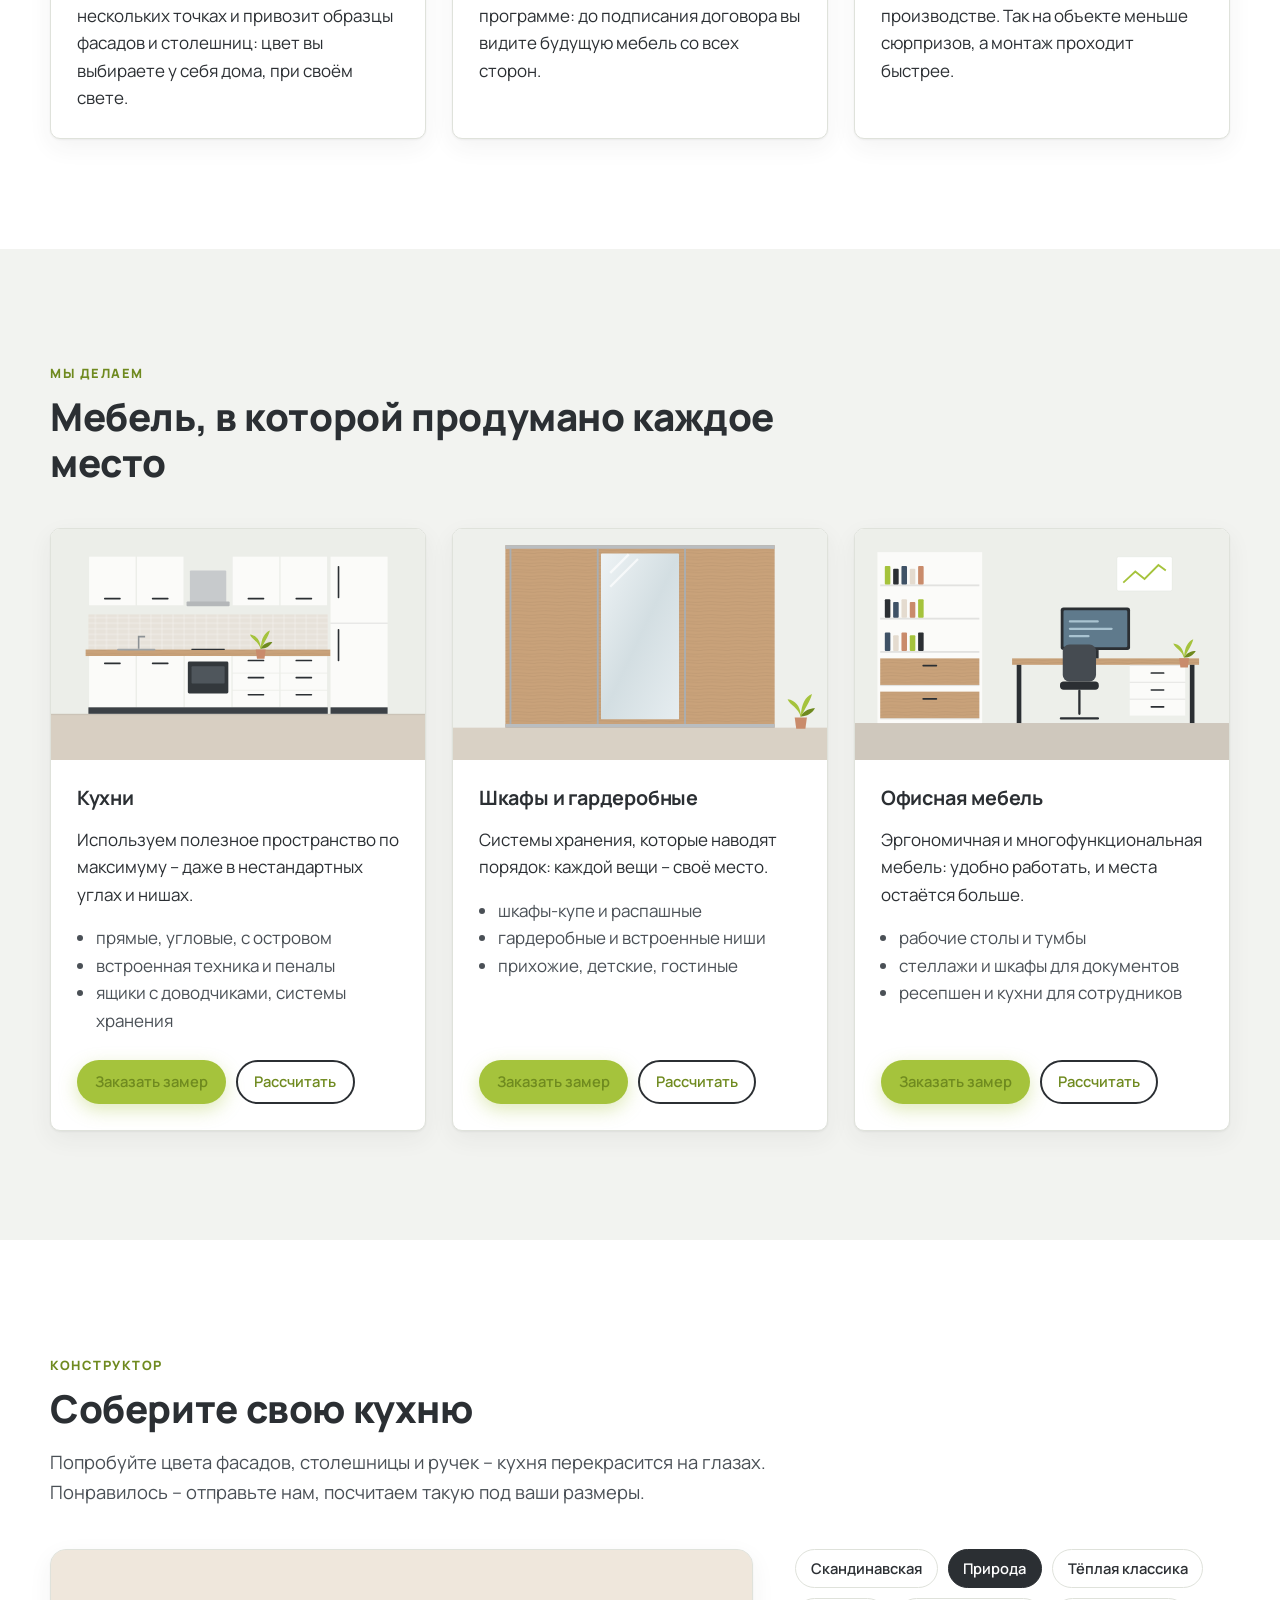
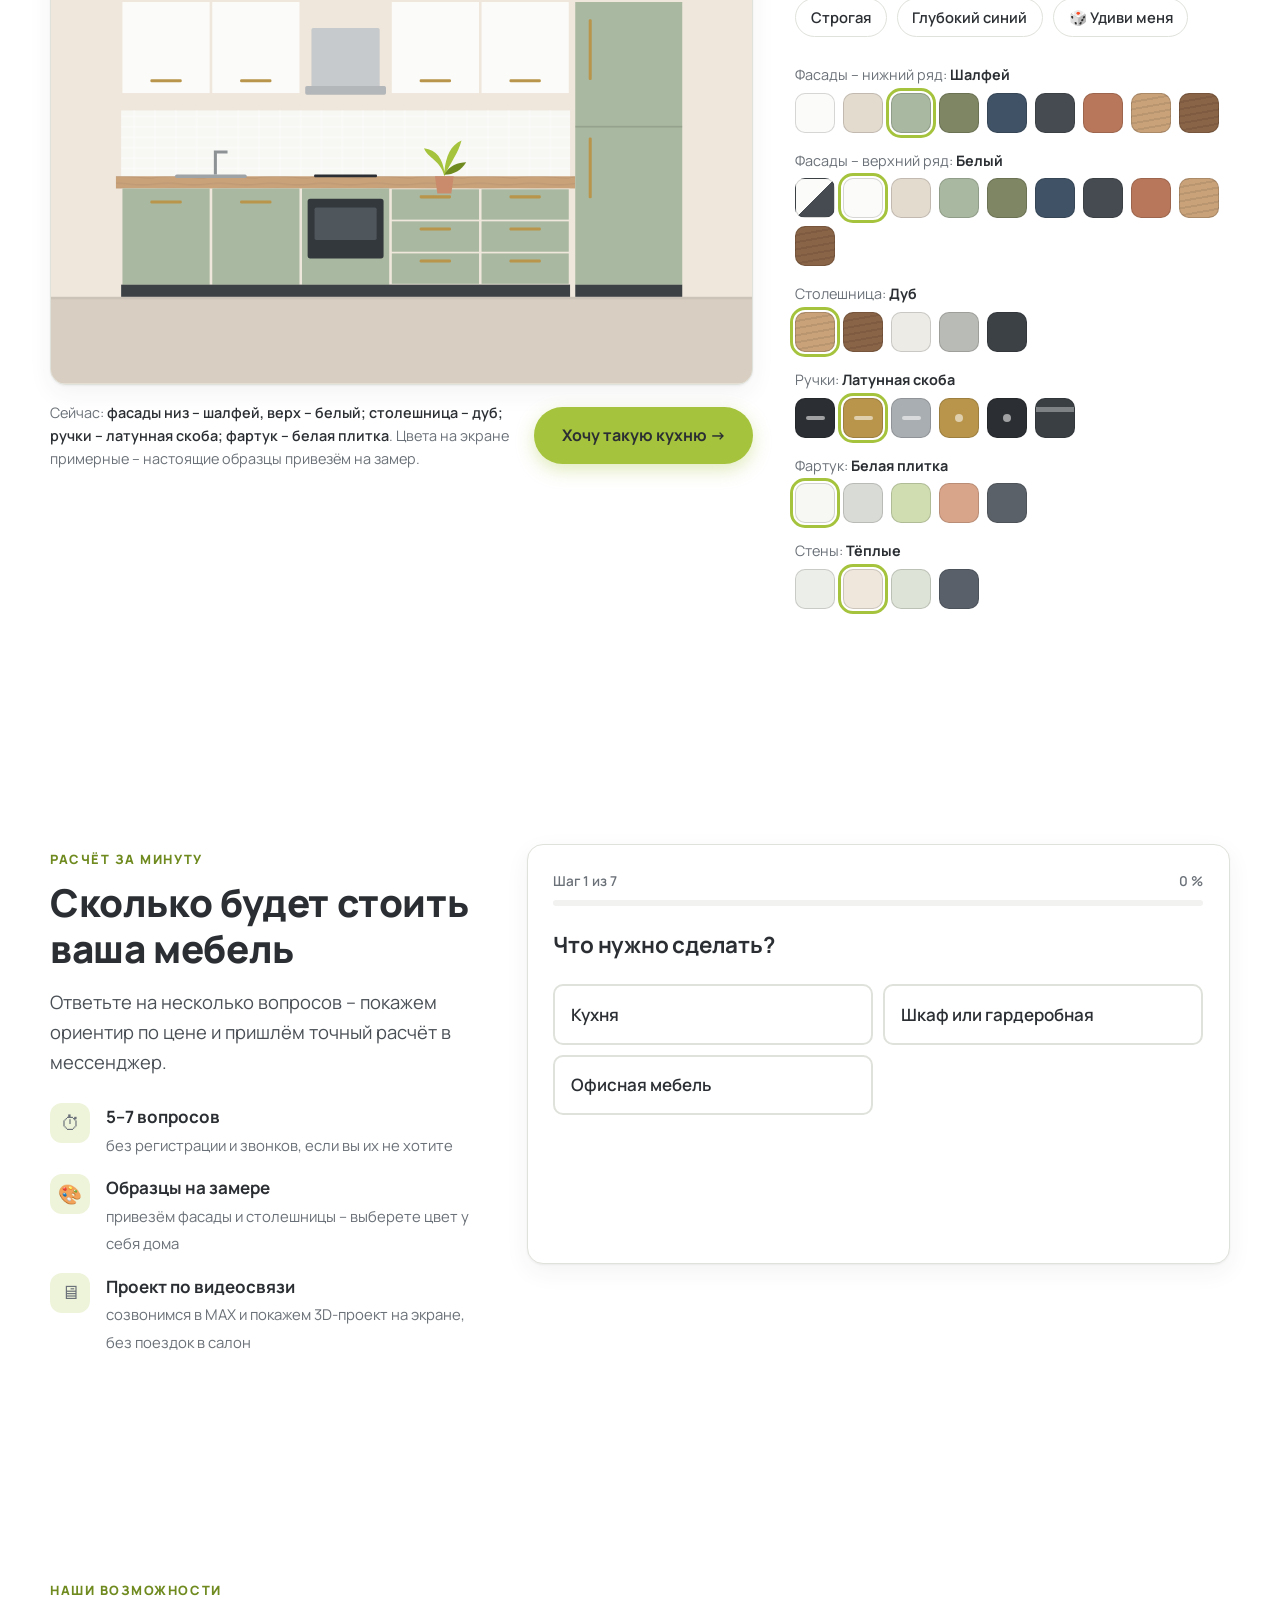
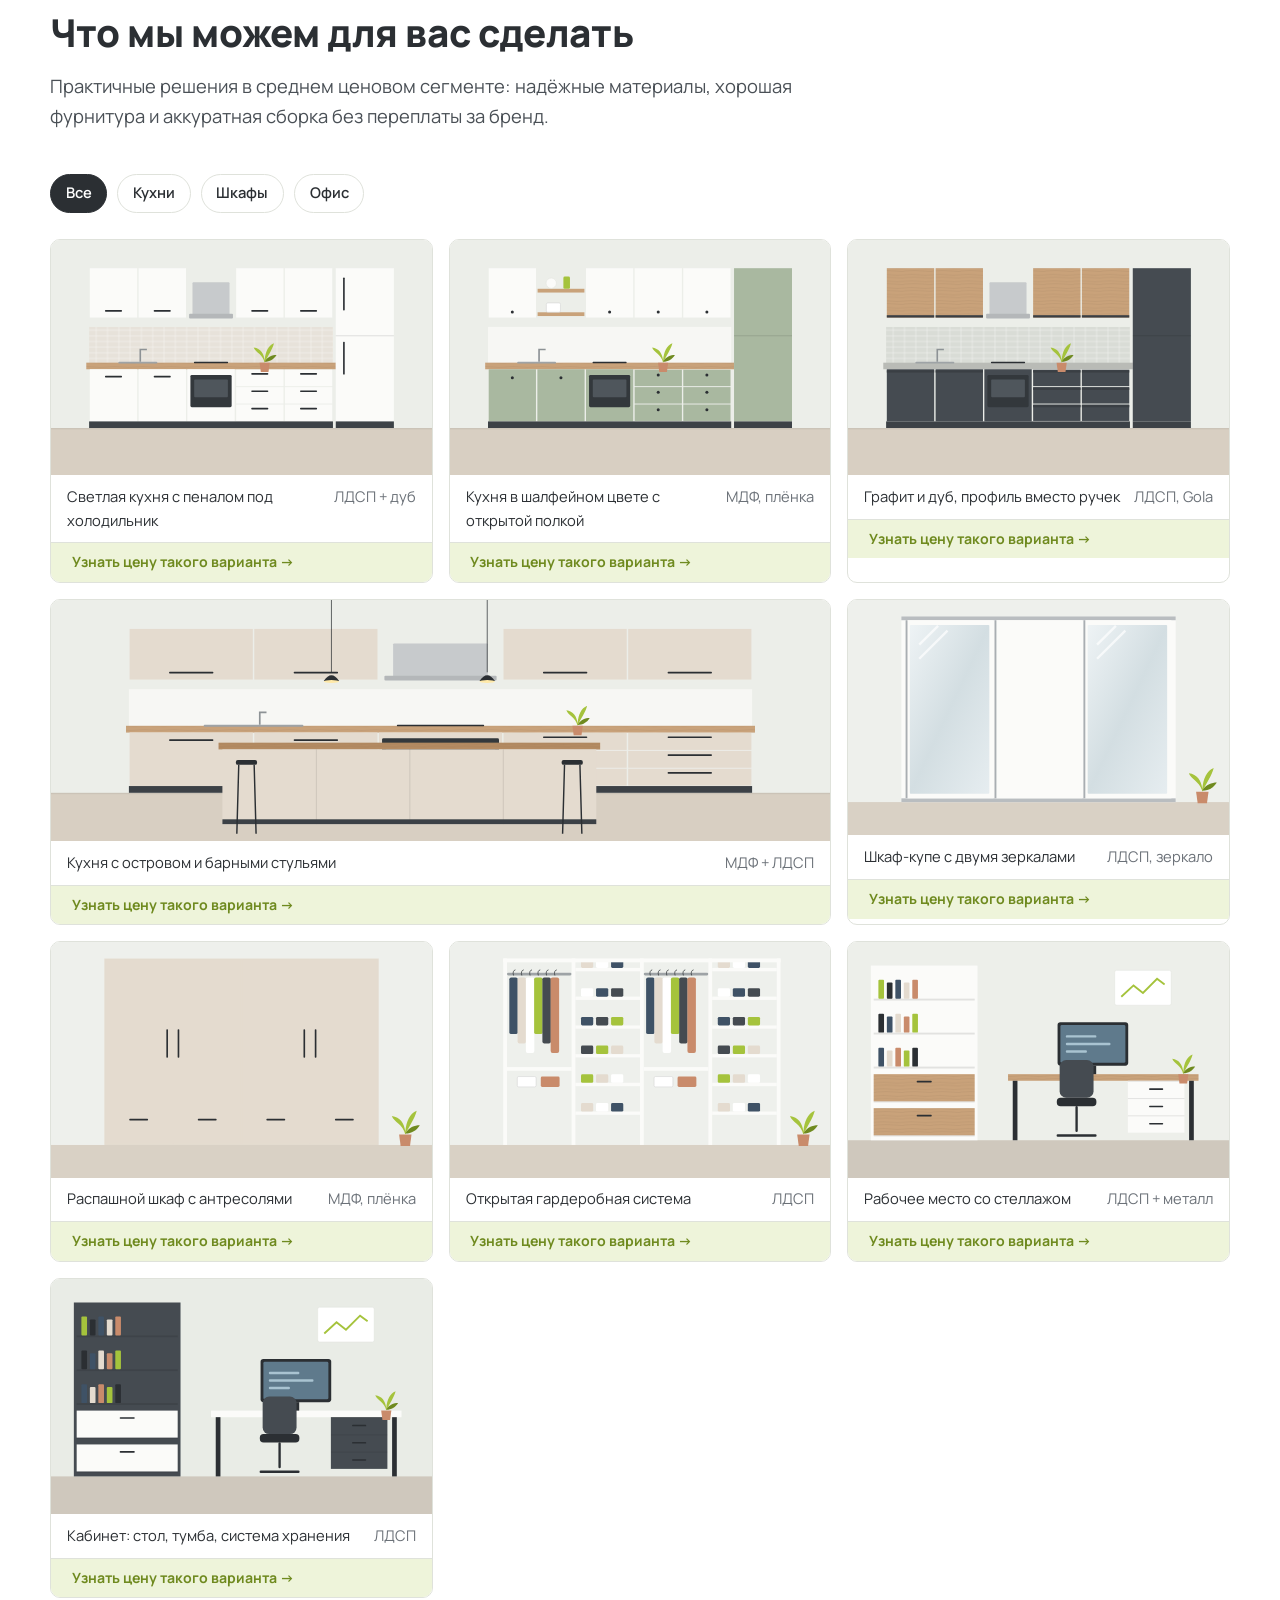
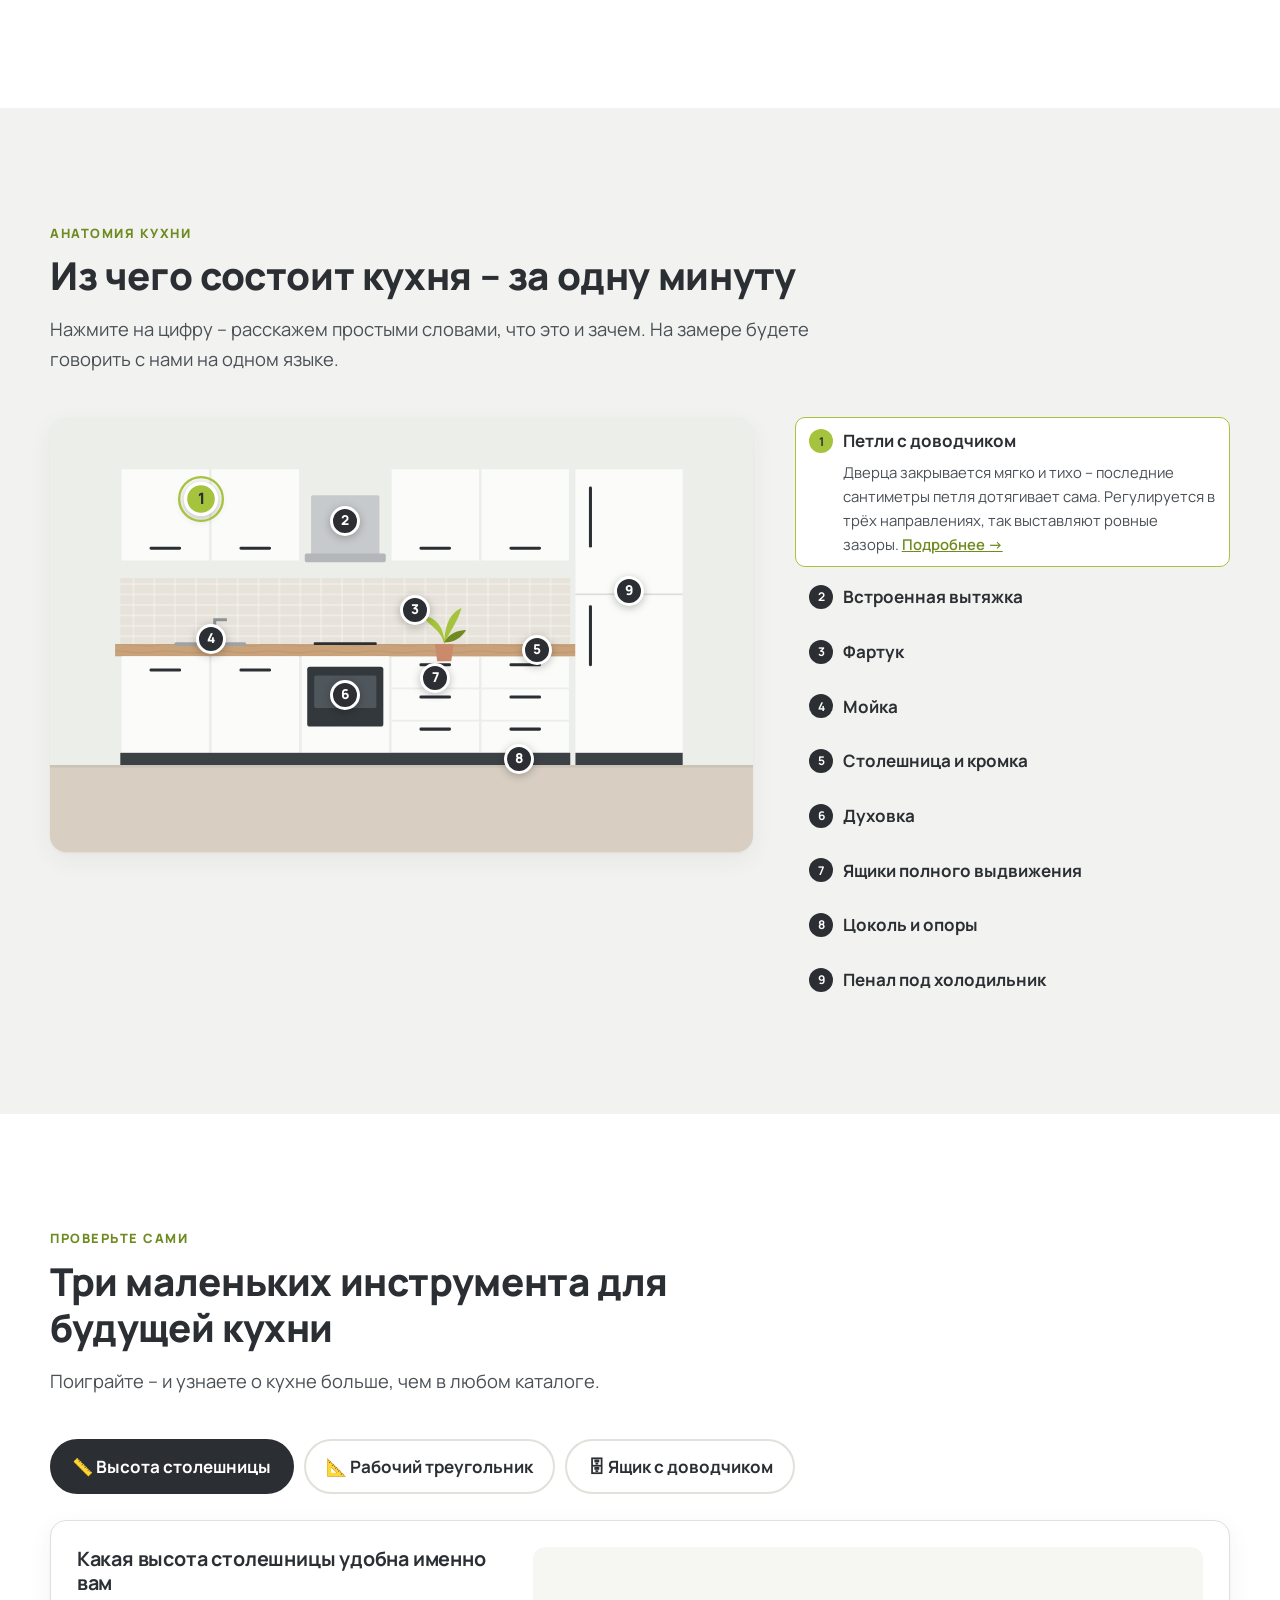
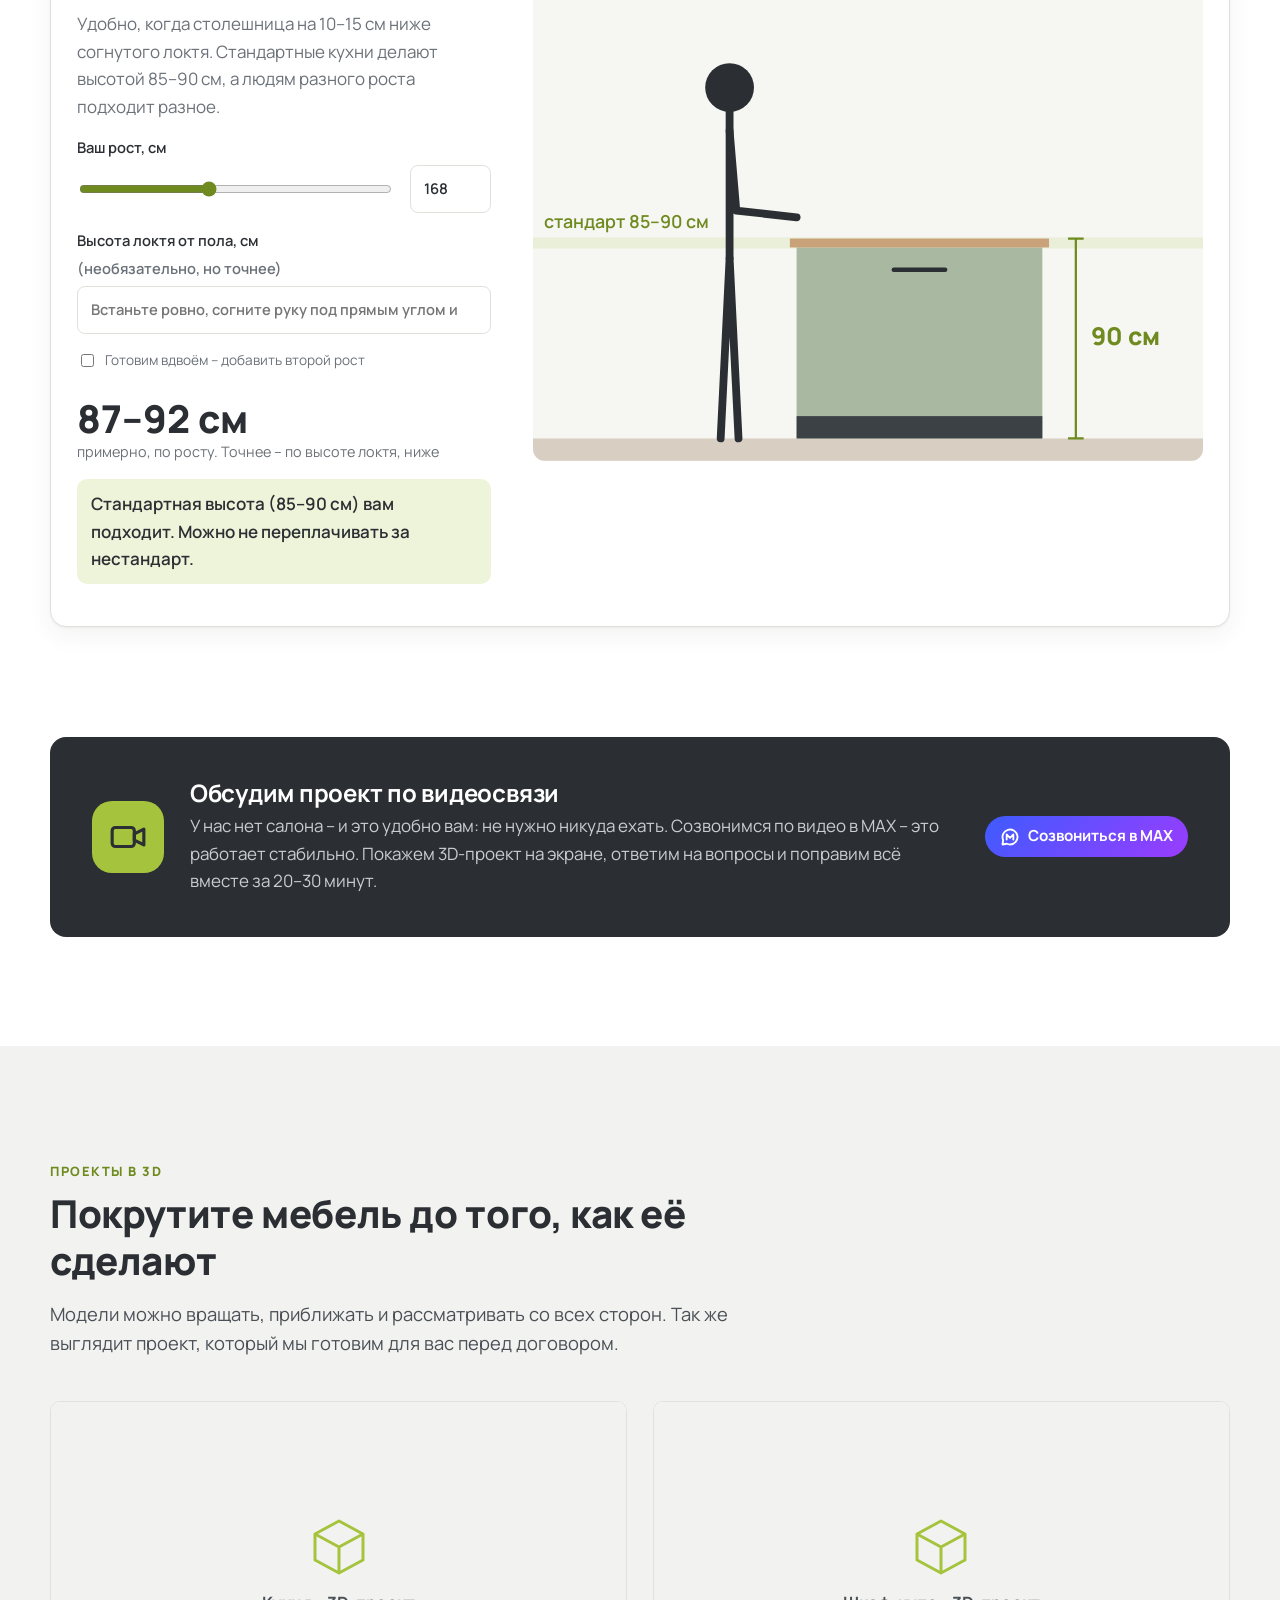
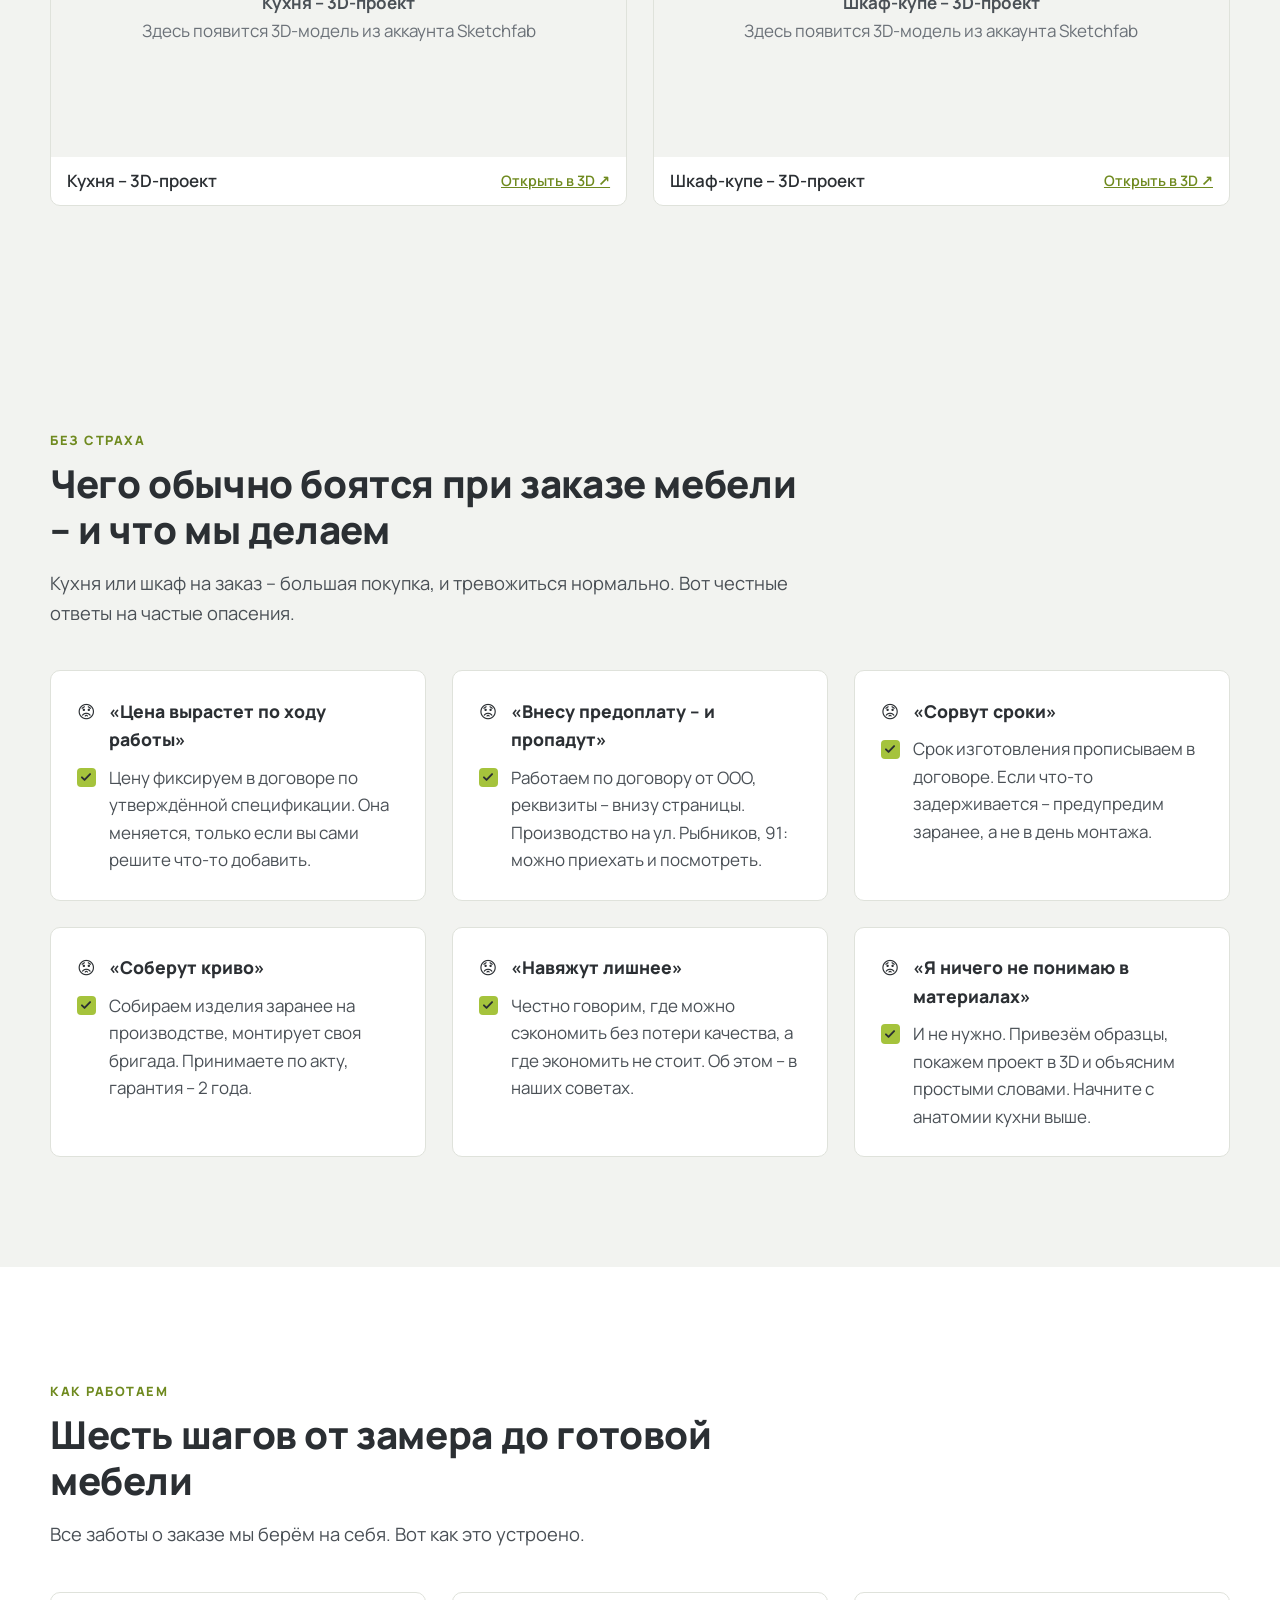
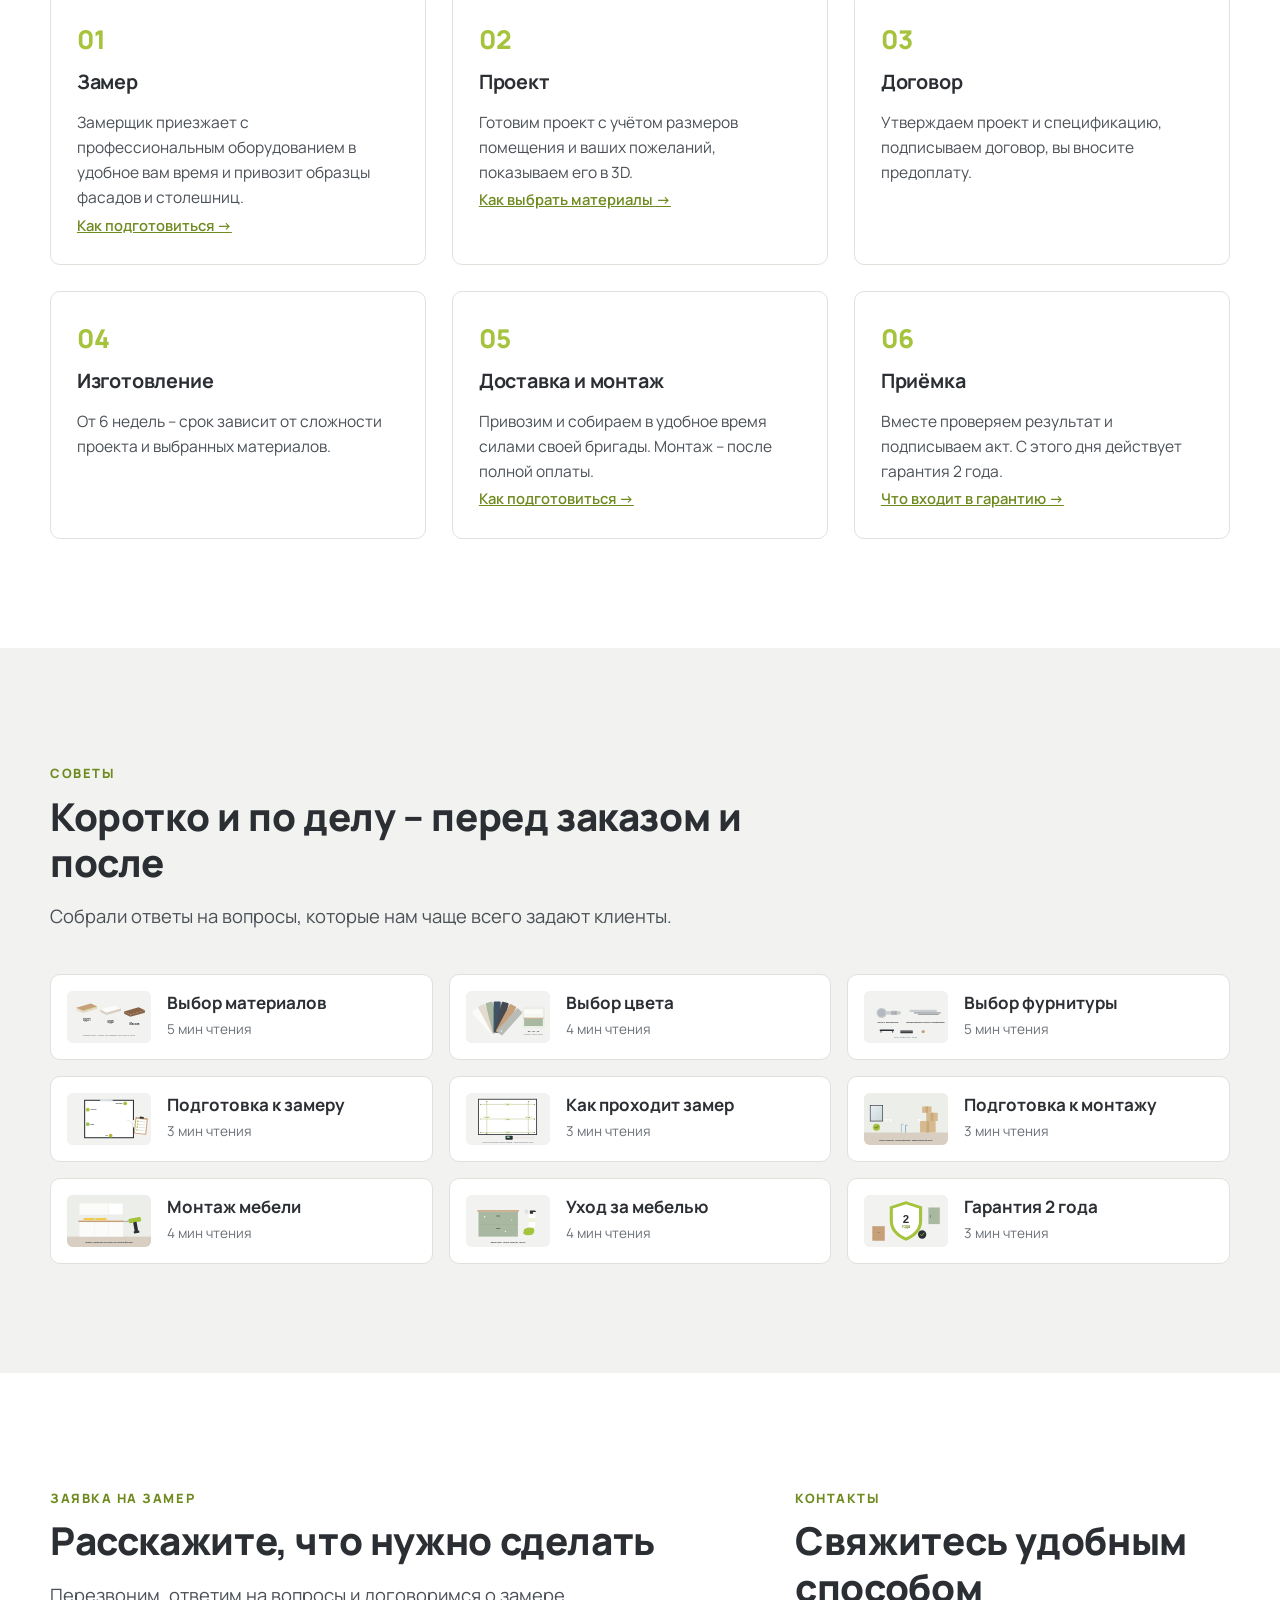
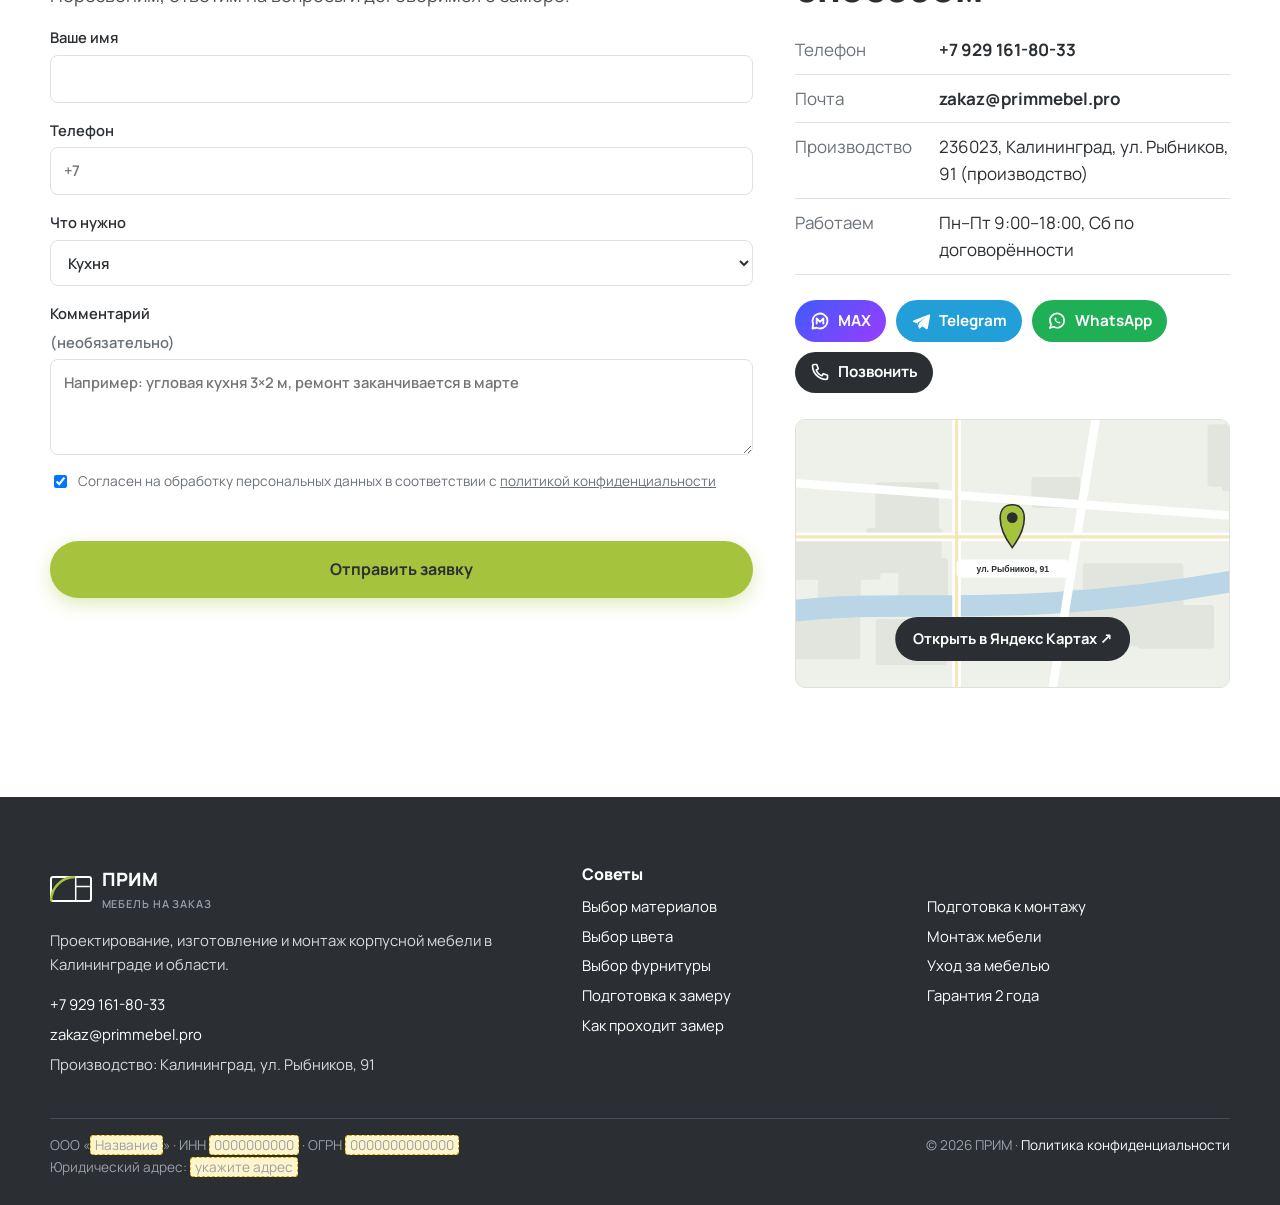
==== commit 4953649c: "Проверка кода: рисунок высоты, HTML по стандарту, мелкие правки - высота столешницы: подписи «станда" ====
--- a/index.html
+++ b/index.html
@@ -17,7 +17,7 @@
 <link rel="preconnect" href="https://fonts.googleapis.com">
 <link rel="preconnect" href="https://fonts.gstatic.com" crossorigin>
 <link href="https://fonts.googleapis.com/css2?family=Manrope:wght@400;600;700;800&display=swap" rel="stylesheet">
-<link rel="stylesheet" href="css/style.css?v=18fc05ef">
+<link rel="stylesheet" href="css/style.css?v=603e817a">
 <script type="application/ld+json">{"@context": "https://schema.org", "@type": "FurnitureStore", "name": "ПРИМ – мебель на заказ", "url": "https://primmebel.pro/", "telephone": "+7 929 161-80-33", "email": "zakaz@primmebel.pro", "description": "Проектирование, изготовление и монтаж корпусной мебели на заказ: кухни, шкафы, офисная мебель.", "address": {"@type": "PostalAddress", "streetAddress": "ул. Рыбников, 91", "addressLocality": "Калининград", "postalCode": "236023", "addressCountry": "RU"}, "areaServed": ["Калининград", "Калининградская область"], "sameAs": ["https://t.me/primmpro"]}</script>
 </head>
 <body>
@@ -160,7 +160,7 @@
       <button class="chip" type="button" data-filter="office" aria-pressed="false">Офис</button>
     </div>
     <!-- Иллюстрации можно заменить фотографиями: положите .jpg в img/ и поменяйте src -->
-    <div class="gallery"><figure data-cat="kitchen"><div class="ph"><img src="img/v-kuhnya-1.svg" alt="Светлая кухня с пеналом под холодильник" loading="lazy"></div><figcaption>Светлая кухня с пеналом под холодильник<span>ЛДСП + дуб</span></figcaption><button type="button" class="est" data-estimate="{&quot;product&quot;: &quot;kitchen&quot;, &quot;shape&quot;: &quot;straight&quot;, &quot;length&quot;: 3.2, &quot;facade&quot;: &quot;ldsp&quot;, &quot;worktop&quot;: &quot;ldsp&quot;}"><u>Узнать цену такого варианта →</u></button></figure><figure data-cat="kitchen"><div class="ph"><img src="img/v-kuhnya-2.svg" alt="Кухня в шалфейном цвете с открытой полкой" loading="lazy"></div><figcaption>Кухня в шалфейном цвете с открытой полкой<span>МДФ, плёнка</span></figcaption><button type="button" class="est" data-estimate="{&quot;product&quot;: &quot;kitchen&quot;, &quot;shape&quot;: &quot;straight&quot;, &quot;length&quot;: 3.2, &quot;facade&quot;: &quot;mdf_film&quot;, &quot;worktop&quot;: &quot;ldsp&quot;}"><u>Узнать цену такого варианта →</u></button></figure><figure data-cat="kitchen"><div class="ph"><img src="img/v-kuhnya-3.svg" alt="Графит и дуб, профиль вместо ручек" loading="lazy"></div><figcaption>Графит и дуб, профиль вместо ручек<span>ЛДСП, Gola</span></figcaption><button type="button" class="est" data-estimate="{&quot;product&quot;: &quot;kitchen&quot;, &quot;shape&quot;: &quot;straight&quot;, &quot;length&quot;: 3.2, &quot;facade&quot;: &quot;ldsp&quot;, &quot;worktop&quot;: &quot;hpl&quot;}"><u>Узнать цену такого варианта →</u></button></figure><figure data-cat="kitchen" class="wide"><div class="ph"><img src="img/v-kuhnya-4.svg" alt="Кухня с островом и барными стульями" loading="lazy"></div><figcaption>Кухня с островом и барными стульями<span>МДФ + ЛДСП</span></figcaption><button type="button" class="est" data-estimate="{&quot;product&quot;: &quot;kitchen&quot;, &quot;shape&quot;: &quot;island&quot;, &quot;length&quot;: 4.5, &quot;facade&quot;: &quot;mdf_film&quot;, &quot;worktop&quot;: &quot;ldsp&quot;}"><u>Узнать цену такого варианта →</u></button></figure><figure data-cat="wardrobe"><div class="ph"><img src="img/v-shkaf-1.svg" alt="Шкаф-купе с двумя зеркалами" loading="lazy"></div><figcaption>Шкаф-купе с двумя зеркалами<span>ЛДСП, зеркало</span></figcaption><button type="button" class="est" data-estimate="{&quot;product&quot;: &quot;wardrobe&quot;, &quot;wtype&quot;: &quot;kupe&quot;, &quot;width&quot;: 2.4, &quot;facade&quot;: &quot;mirror&quot;}"><u>Узнать цену такого варианта →</u></button></figure><figure data-cat="wardrobe"><div class="ph"><img src="img/v-shkaf-2.svg" alt="Распашной шкаф с антресолями" loading="lazy"></div><figcaption>Распашной шкаф с антресолями<span>МДФ, плёнка</span></figcaption><button type="button" class="est" data-estimate="{&quot;product&quot;: &quot;wardrobe&quot;, &quot;wtype&quot;: &quot;swing&quot;, &quot;width&quot;: 2.4, &quot;facade&quot;: &quot;mdf_film&quot;}"><u>Узнать цену такого варианта →</u></button></figure><figure data-cat="wardrobe"><div class="ph"><img src="img/v-shkaf-3.svg" alt="Открытая гардеробная система" loading="lazy"></div><figcaption>Открытая гардеробная система<span>ЛДСП</span></figcaption><button type="button" class="est" data-estimate="{&quot;product&quot;: &quot;wardrobe&quot;, &quot;wtype&quot;: &quot;walkin&quot;, &quot;width&quot;: 3.0, &quot;facade&quot;: &quot;ldsp&quot;}"><u>Узнать цену такого варианта →</u></button></figure><figure data-cat="office"><div class="ph"><img src="img/v-ofis-1.svg" alt="Рабочее место со стеллажом" loading="lazy"></div><figcaption>Рабочее место со стеллажом<span>ЛДСП + металл</span></figcaption><button type="button" class="est" data-estimate="{&quot;product&quot;: &quot;office&quot;, &quot;items&quot;: [&quot;desks&quot;, &quot;docs&quot;]}"><u>Узнать цену такого варианта →</u></button></figure><figure data-cat="office"><div class="ph"><img src="img/v-ofis-2.svg" alt="Кабинет: стол, тумба, система хранения" loading="lazy"></div><figcaption>Кабинет: стол, тумба, система хранения<span>ЛДСП</span></figcaption><button type="button" class="est" data-estimate="{&quot;product&quot;: &quot;office&quot;, &quot;items&quot;: [&quot;desks&quot;, &quot;pedestals&quot;, &quot;docs&quot;]}"><u>Узнать цену такого варианта →</u></button></figure></div>
+    <div class="gallery"><figure data-cat="kitchen"><div class="ph"><img src="img/v-kuhnya-1.svg" alt="Светлая кухня с пеналом под холодильник" loading="lazy"></div><figcaption><span class="cap">Светлая кухня с пеналом под холодильник<span>ЛДСП + дуб</span></span><button type="button" class="est" data-estimate="{&quot;product&quot;: &quot;kitchen&quot;, &quot;shape&quot;: &quot;straight&quot;, &quot;length&quot;: 3.2, &quot;facade&quot;: &quot;ldsp&quot;, &quot;worktop&quot;: &quot;ldsp&quot;}"><u>Узнать цену такого варианта →</u></button></figcaption></figure><figure data-cat="kitchen"><div class="ph"><img src="img/v-kuhnya-2.svg" alt="Кухня в шалфейном цвете с открытой полкой" loading="lazy"></div><figcaption><span class="cap">Кухня в шалфейном цвете с открытой полкой<span>МДФ, плёнка</span></span><button type="button" class="est" data-estimate="{&quot;product&quot;: &quot;kitchen&quot;, &quot;shape&quot;: &quot;straight&quot;, &quot;length&quot;: 3.2, &quot;facade&quot;: &quot;mdf_film&quot;, &quot;worktop&quot;: &quot;ldsp&quot;}"><u>Узнать цену такого варианта →</u></button></figcaption></figure><figure data-cat="kitchen"><div class="ph"><img src="img/v-kuhnya-3.svg" alt="Графит и дуб, профиль вместо ручек" loading="lazy"></div><figcaption><span class="cap">Графит и дуб, профиль вместо ручек<span>ЛДСП, Gola</span></span><button type="button" class="est" data-estimate="{&quot;product&quot;: &quot;kitchen&quot;, &quot;shape&quot;: &quot;straight&quot;, &quot;length&quot;: 3.2, &quot;facade&quot;: &quot;ldsp&quot;, &quot;worktop&quot;: &quot;hpl&quot;}"><u>Узнать цену такого варианта →</u></button></figcaption></figure><figure data-cat="kitchen" class="wide"><div class="ph"><img src="img/v-kuhnya-4.svg" alt="Кухня с островом и барными стульями" loading="lazy"></div><figcaption><span class="cap">Кухня с островом и барными стульями<span>МДФ + ЛДСП</span></span><button type="button" class="est" data-estimate="{&quot;product&quot;: &quot;kitchen&quot;, &quot;shape&quot;: &quot;island&quot;, &quot;length&quot;: 4.5, &quot;facade&quot;: &quot;mdf_film&quot;, &quot;worktop&quot;: &quot;ldsp&quot;}"><u>Узнать цену такого варианта →</u></button></figcaption></figure><figure data-cat="wardrobe"><div class="ph"><img src="img/v-shkaf-1.svg" alt="Шкаф-купе с двумя зеркалами" loading="lazy"></div><figcaption><span class="cap">Шкаф-купе с двумя зеркалами<span>ЛДСП, зеркало</span></span><button type="button" class="est" data-estimate="{&quot;product&quot;: &quot;wardrobe&quot;, &quot;wtype&quot;: &quot;kupe&quot;, &quot;width&quot;: 2.4, &quot;facade&quot;: &quot;mirror&quot;}"><u>Узнать цену такого варианта →</u></button></figcaption></figure><figure data-cat="wardrobe"><div class="ph"><img src="img/v-shkaf-2.svg" alt="Распашной шкаф с антресолями" loading="lazy"></div><figcaption><span class="cap">Распашной шкаф с антресолями<span>МДФ, плёнка</span></span><button type="button" class="est" data-estimate="{&quot;product&quot;: &quot;wardrobe&quot;, &quot;wtype&quot;: &quot;swing&quot;, &quot;width&quot;: 2.4, &quot;facade&quot;: &quot;mdf_film&quot;}"><u>Узнать цену такого варианта →</u></button></figcaption></figure><figure data-cat="wardrobe"><div class="ph"><img src="img/v-shkaf-3.svg" alt="Открытая гардеробная система" loading="lazy"></div><figcaption><span class="cap">Открытая гардеробная система<span>ЛДСП</span></span><button type="button" class="est" data-estimate="{&quot;product&quot;: &quot;wardrobe&quot;, &quot;wtype&quot;: &quot;walkin&quot;, &quot;width&quot;: 3.0, &quot;facade&quot;: &quot;ldsp&quot;}"><u>Узнать цену такого варианта →</u></button></figcaption></figure><figure data-cat="office"><div class="ph"><img src="img/v-ofis-1.svg" alt="Рабочее место со стеллажом" loading="lazy"></div><figcaption><span class="cap">Рабочее место со стеллажом<span>ЛДСП + металл</span></span><button type="button" class="est" data-estimate="{&quot;product&quot;: &quot;office&quot;, &quot;items&quot;: [&quot;desks&quot;, &quot;docs&quot;]}"><u>Узнать цену такого варианта →</u></button></figcaption></figure><figure data-cat="office"><div class="ph"><img src="img/v-ofis-2.svg" alt="Кабинет: стол, тумба, система хранения" loading="lazy"></div><figcaption><span class="cap">Кабинет: стол, тумба, система хранения<span>ЛДСП</span></span><button type="button" class="est" data-estimate="{&quot;product&quot;: &quot;office&quot;, &quot;items&quot;: [&quot;desks&quot;, &quot;pedestals&quot;, &quot;docs&quot;]}"><u>Узнать цену такого варианта →</u></button></figcaption></figure></div>
   </div>
 </section>
 
@@ -186,9 +186,9 @@
       <p class="lead">Поиграйте – и узнаете о кухне больше, чем в любом каталоге.</p>
     </div>
     <div class="tool-tabs" role="tablist" aria-label="Инструменты">
-      <button class="tool-tab" role="tab" id="tab-height" data-tab="height" aria-controls="tool-height" aria-selected="true">📏 Высота столешницы</button>
-      <button class="tool-tab" role="tab" id="tab-triangle" data-tab="triangle" aria-controls="tool-triangle" aria-selected="false" tabindex="-1">📐 Рабочий треугольник</button>
-      <button class="tool-tab" role="tab" id="tab-drawer" data-tab="drawer" aria-controls="tool-drawer" aria-selected="false" tabindex="-1">🗄 Ящик с доводчиком</button>
+      <button type="button" class="tool-tab" role="tab" id="tab-height" data-tab="height" aria-controls="tool-height" aria-selected="true">📏 Высота столешницы</button>
+      <button type="button" class="tool-tab" role="tab" id="tab-triangle" data-tab="triangle" aria-controls="tool-triangle" aria-selected="false" tabindex="-1">📐 Рабочий треугольник</button>
+      <button type="button" class="tool-tab" role="tab" id="tab-drawer" data-tab="drawer" aria-controls="tool-drawer" aria-selected="false" tabindex="-1">🗄 Ящик с доводчиком</button>
     </div>
 
     <div class="tool-panel" id="tool-height" role="tabpanel" aria-labelledby="tab-height">
@@ -197,9 +197,9 @@
           <h3>Какая высота столешницы удобна именно вам</h3>
           <p class="muted">Удобно, когда столешница на 10–15 см ниже согнутого локтя. Стандартные кухни делают высотой 85–90 см, а людям разного роста подходит разное.</p>
           <div class="form">
-            <label>Ваш рост, см
-              <div class="h-row"><input type="range" name="h1r" min="140" max="210" step="1" value="168" aria-label="Рост"><input name="h1" type="number" inputmode="numeric" min="140" max="210" value="168"></div>
-            </label>
+            <div class="h-field"><label for="h1">Ваш рост, см</label>
+              <div class="h-row"><input type="range" name="h1r" min="140" max="210" step="1" value="168" aria-label="Рост, ползунок"><input id="h1" name="h1" type="number" inputmode="numeric" min="140" max="210" value="168"></div>
+            </div>
             <label>Высота локтя от пола, см <span class="muted">(необязательно, но точнее)</span>
               <input name="elbow" type="number" inputmode="numeric" min="80" max="140" placeholder="Встаньте ровно, согните руку под прямым углом и измерьте до пола">
             </label>
@@ -245,12 +245,12 @@
       <div class="dr-row">
         <div class="dr" data-kind="slam">
           <p class="dr-title">Обычный ящик</p>
-          <div class="dr-stage"><div class="dr-cab"></div><div class="dr-drawer" role="presentation"><i class="plate p1"></i><i class="plate p2"></i><i class="cup"></i><span class="dr-knob"></span></div><span class="dr-said" aria-live="polite"></span></div>
+          <div class="dr-stage"><div class="dr-cab"></div><div class="dr-drawer" aria-hidden="true"><i class="plate p1"></i><i class="plate p2"></i><i class="cup"></i><span class="dr-knob"></span></div><span class="dr-said" aria-live="polite"></span></div>
           <button type="button" class="btn btn-ghost btn-sm dr-btn" aria-label="Открыть обычный ящик">Открыть</button>
         </div>
         <div class="dr" data-kind="soft">
           <p class="dr-title">С доводчиком</p>
-          <div class="dr-stage"><div class="dr-cab"></div><div class="dr-drawer" role="presentation"><i class="plate p1"></i><i class="plate p2"></i><i class="cup"></i><span class="dr-knob"></span></div><span class="dr-said" aria-live="polite"></span></div>
+          <div class="dr-stage"><div class="dr-cab"></div><div class="dr-drawer" aria-hidden="true"><i class="plate p1"></i><i class="plate p2"></i><i class="cup"></i><span class="dr-knob"></span></div><span class="dr-said" aria-live="polite"></span></div>
           <button type="button" class="btn btn-primary btn-sm dr-btn" aria-label="Открыть ящик с доводчиком">Открыть</button>
         </div>
       </div>
@@ -332,7 +332,7 @@
       <h2>Расскажите, что нужно сделать</h2>
       <p class="lead">Перезвоним, ответим на вопросы и договоримся о замере.</p>
       <form class="form" id="lead-form" novalidate>
-        <label>Ваше имя<input name="name" autocomplete="name" required></label>
+        <label>Ваше имя<input name="name" type="text" autocomplete="name" required></label>
         <label>Телефон<input name="phone" type="tel" autocomplete="tel" inputmode="tel" placeholder="+7" required></label>
         <label>Что нужно
           <select name="product"><option>Кухня</option><option>Шкаф или гардеробная</option><option>Офисная мебель</option><option>Другое</option></select>
@@ -404,6 +404,6 @@
 </footer>
 <script src="js/config.js?v=bb22349b"></script>
 <script src="js/main.js?v=70dba2c5"></script>
-<script src="js/quiz.js?v=1263ec6a"></script><script src="js/konfig.js?v=7b988159"></script><script src="js/anat.js?v=1ad248ce"></script><script src="js/tools.js?v=e0c869ef"></script>
+<script src="js/quiz.js?v=7637c34b"></script><script src="js/konfig.js?v=7b988159"></script><script src="js/anat.js?v=122bb084"></script><script src="js/tools.js?v=f73c2b1b"></script>
 </body>
 </html>
--- a/css/style.css
+++ b/css/style.css
@@ -134,8 +134,9 @@
 .gallery .ph { aspect-ratio: 1.618 / 1; background: var(--light); }
 .gallery figure.wide .ph { aspect-ratio: 3.236 / 1; }
 .gallery .ph img { width: 100%; height: 100%; object-fit: cover; }
-.gallery figcaption { padding: var(--s2) var(--s3); font-size: .92rem; display: flex; justify-content: space-between; gap: var(--s2); }
-.gallery figcaption span { color: var(--muted); white-space: nowrap; }
+.gallery figcaption { font-size: .92rem; }
+.gallery .cap { padding: var(--s2) var(--s3); display: flex; justify-content: space-between; gap: var(--s2); }
+.gallery .cap span { color: var(--muted); white-space: nowrap; }
 .gallery figure[hidden] { display: none; }
 @media (max-width: 900px) { .gallery { grid-template-columns: 1fr 1fr; } .gallery figure.wide { grid-column: span 2; } }
 @media (max-width: 560px) { .gallery { grid-template-columns: 1fr; } .gallery figure.wide { grid-column: auto; } .gallery figure.wide .ph { aspect-ratio: 1.618 / 1; } }
@@ -441,8 +442,8 @@
 .h-verdict.up, .h-verdict.down { background: #FFF5DD; }
 .h-two { font-size: .95rem; color: var(--graphite-2); }
 .height-art svg { width: 100%; height: auto; display: block; background: #F6F6F3; border-radius: 12px; }
-.h-lbl, .h-std, .h-dim { font-family: var(--font); font-size: 15px; fill: var(--graphite-2); font-weight: 700; }
-.h-dim { fill: #6F8A1F; font-size: 17px; }
+.h-lbl, .h-std, .h-dim { font-family: var(--font); font-size: 16px; fill: var(--graphite-2); font-weight: 700; paint-order: stroke; stroke: #F6F6F3; stroke-width: 5px; stroke-linejoin: round; }
+.h-dim { fill: #6F8A1F; font-size: 22px; font-weight: 800; }
 .h-std { fill: #6F8A1F; font-weight: 600; }
 .person, .height-art rect { transition: all .3s ease; }
 
@@ -496,3 +497,4 @@
 .tri-legend { display: flex; flex-wrap: wrap; gap: var(--s3); margin: .6rem 0 0; font-weight: 700; font-size: .92rem; }
 .tri-legend i { display: inline-block; width: 14px; height: 14px; border-radius: 4px; margin-right: .4rem; vertical-align: -2px; }
 @media (hover: none) { .tri-kb { display: block; } }
+.h-field { display: grid; gap: .3rem; font-weight: 600; font-size: .92rem; }
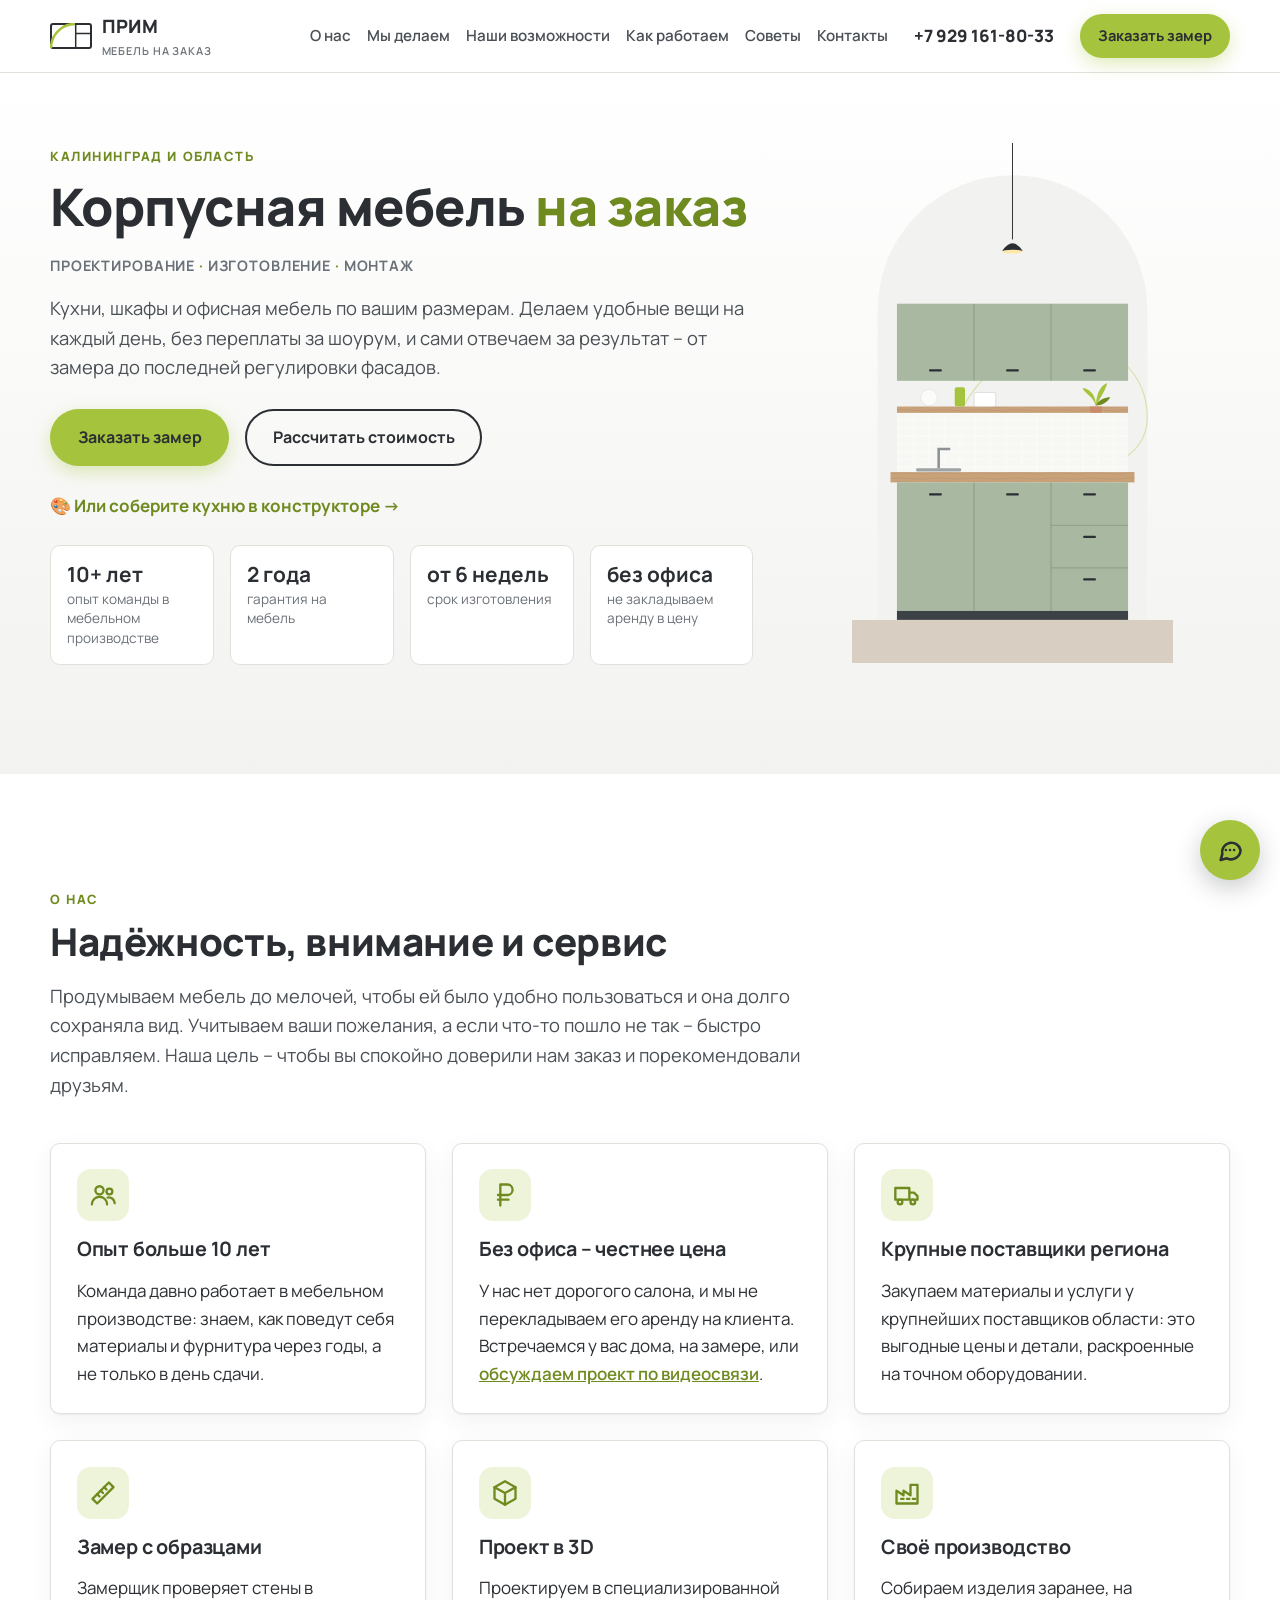
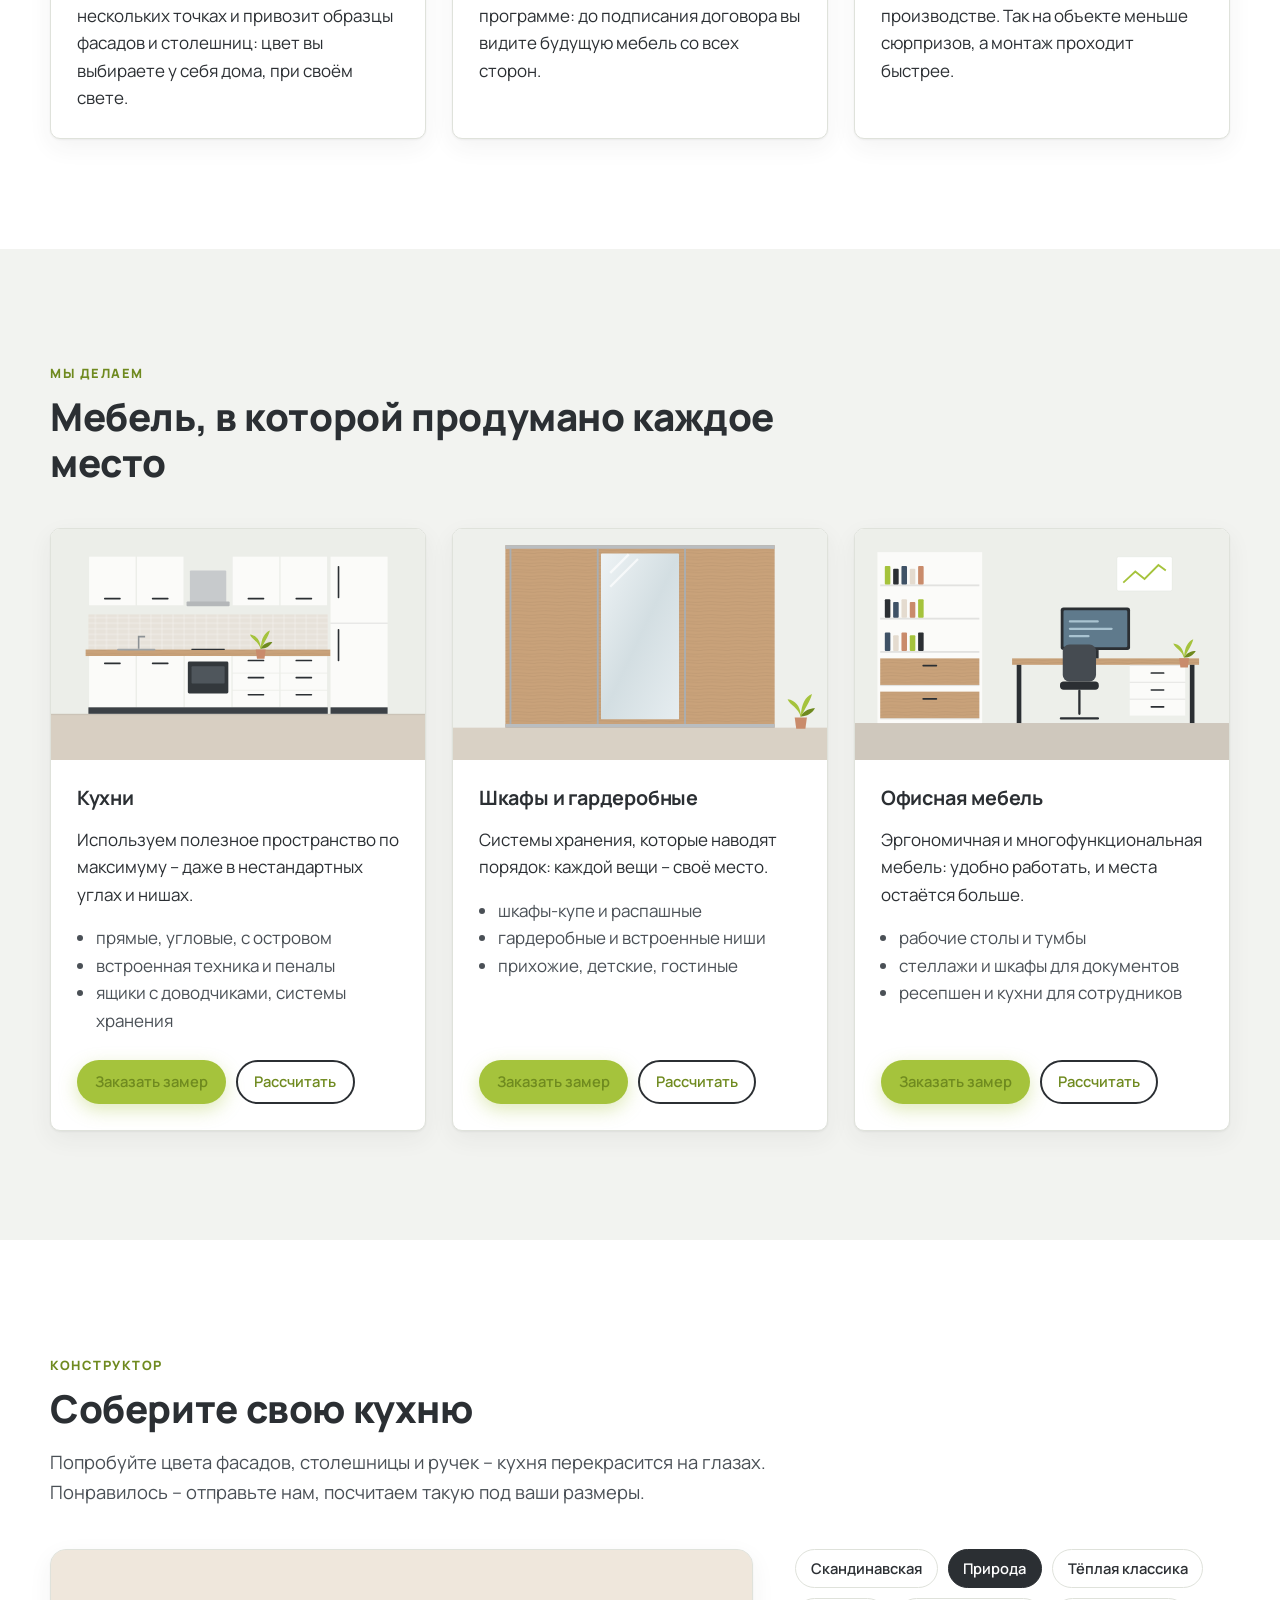
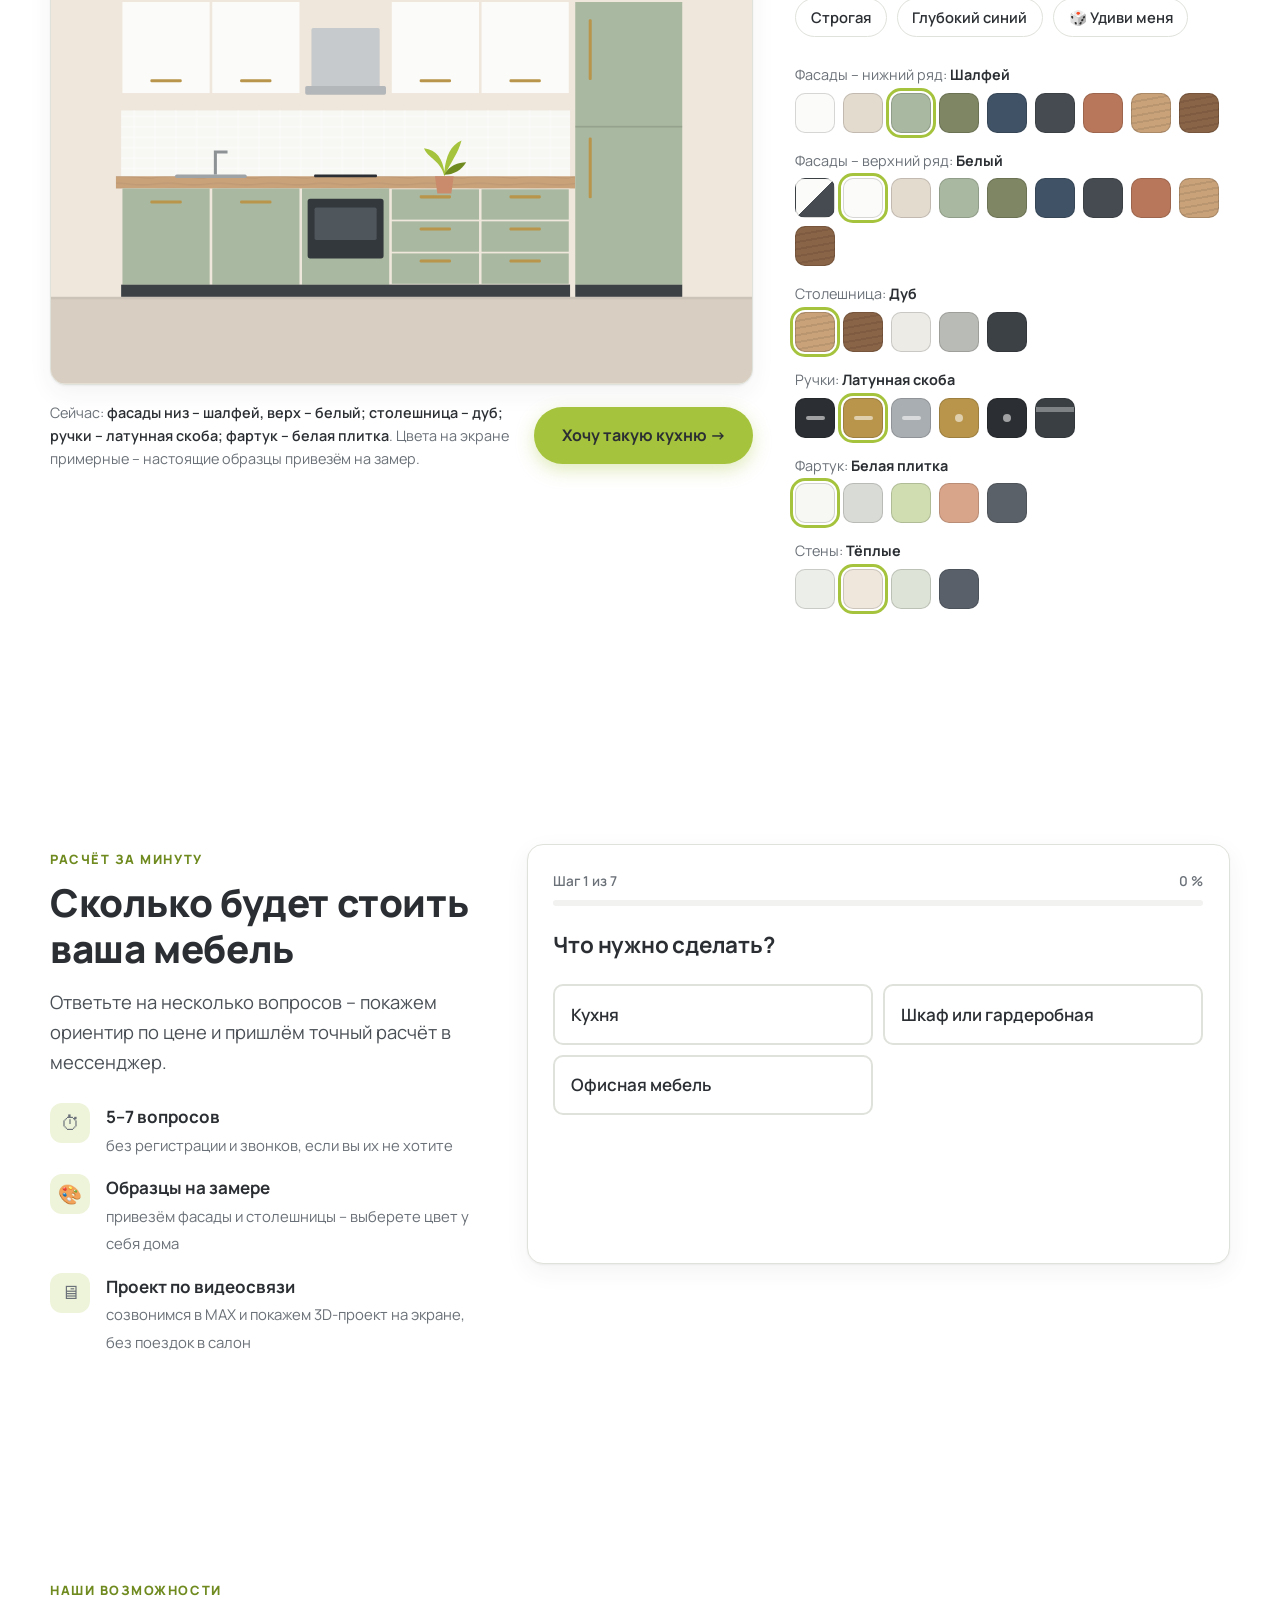
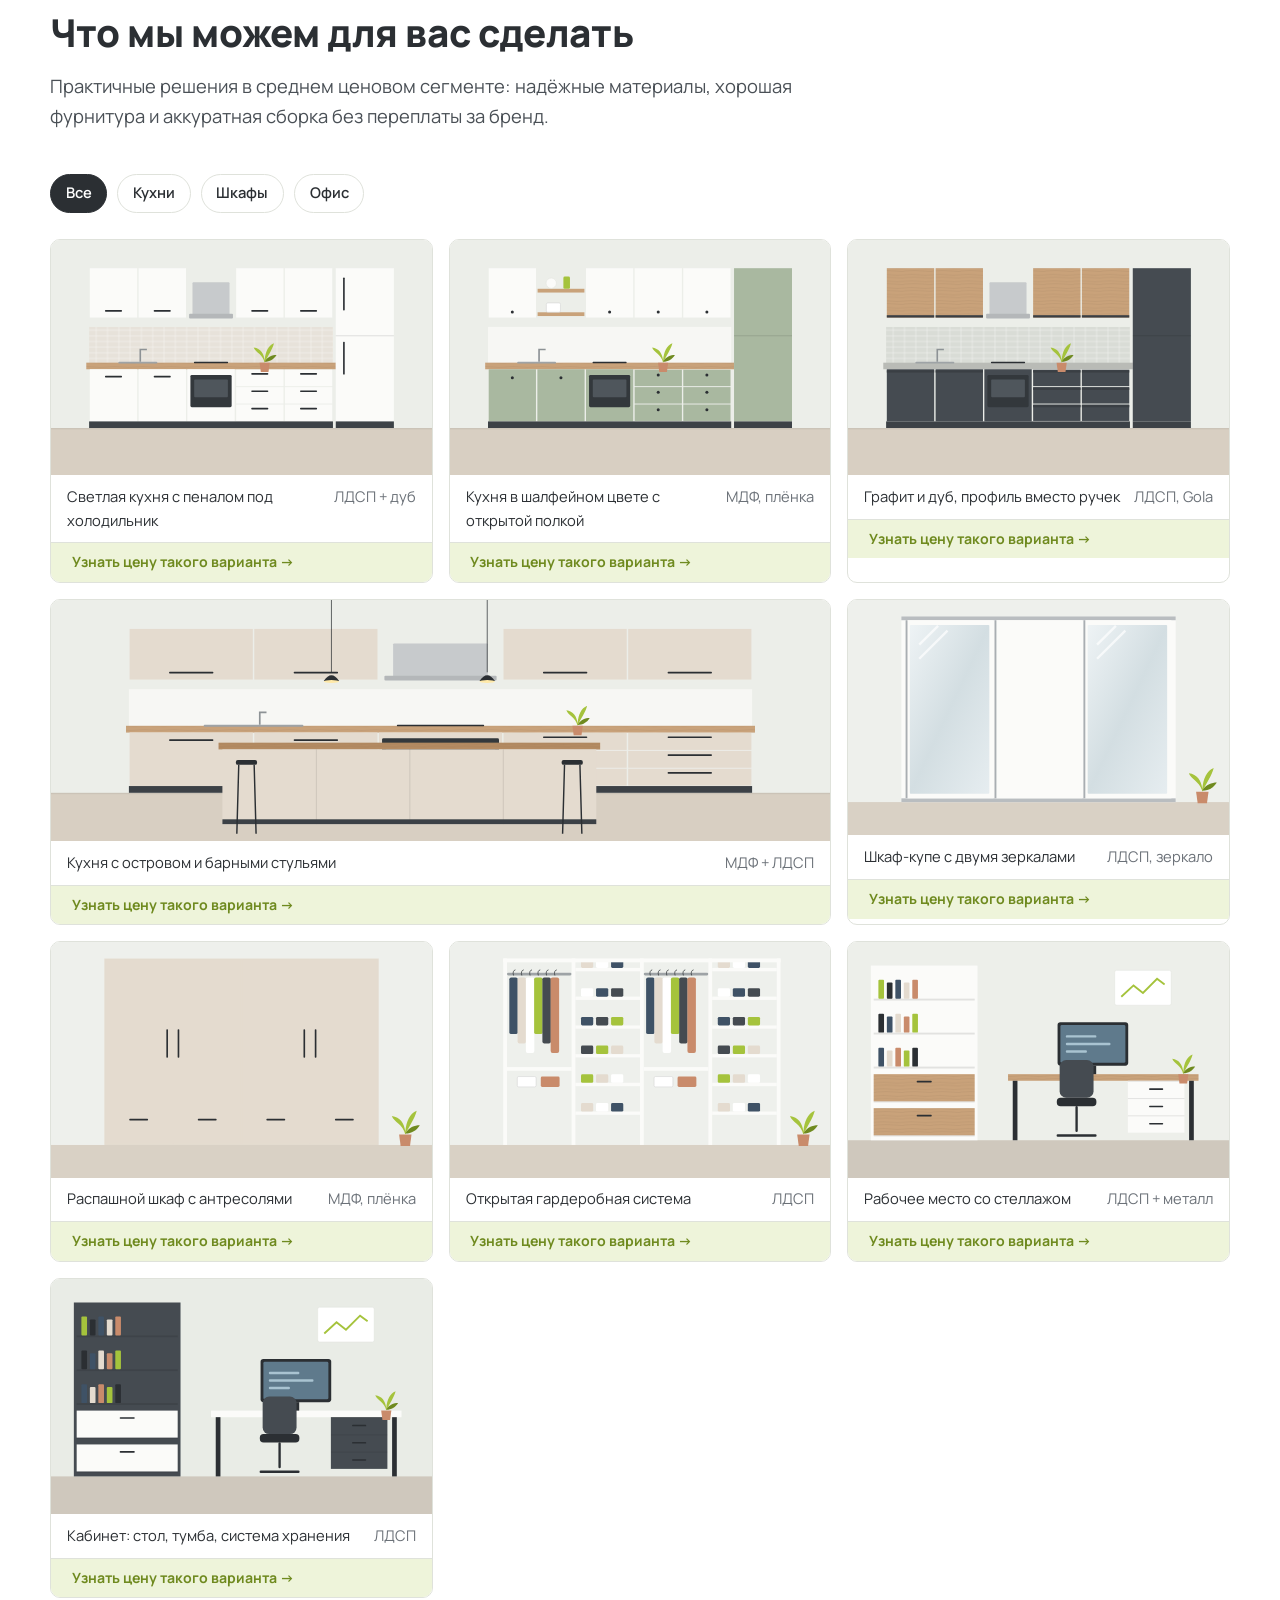
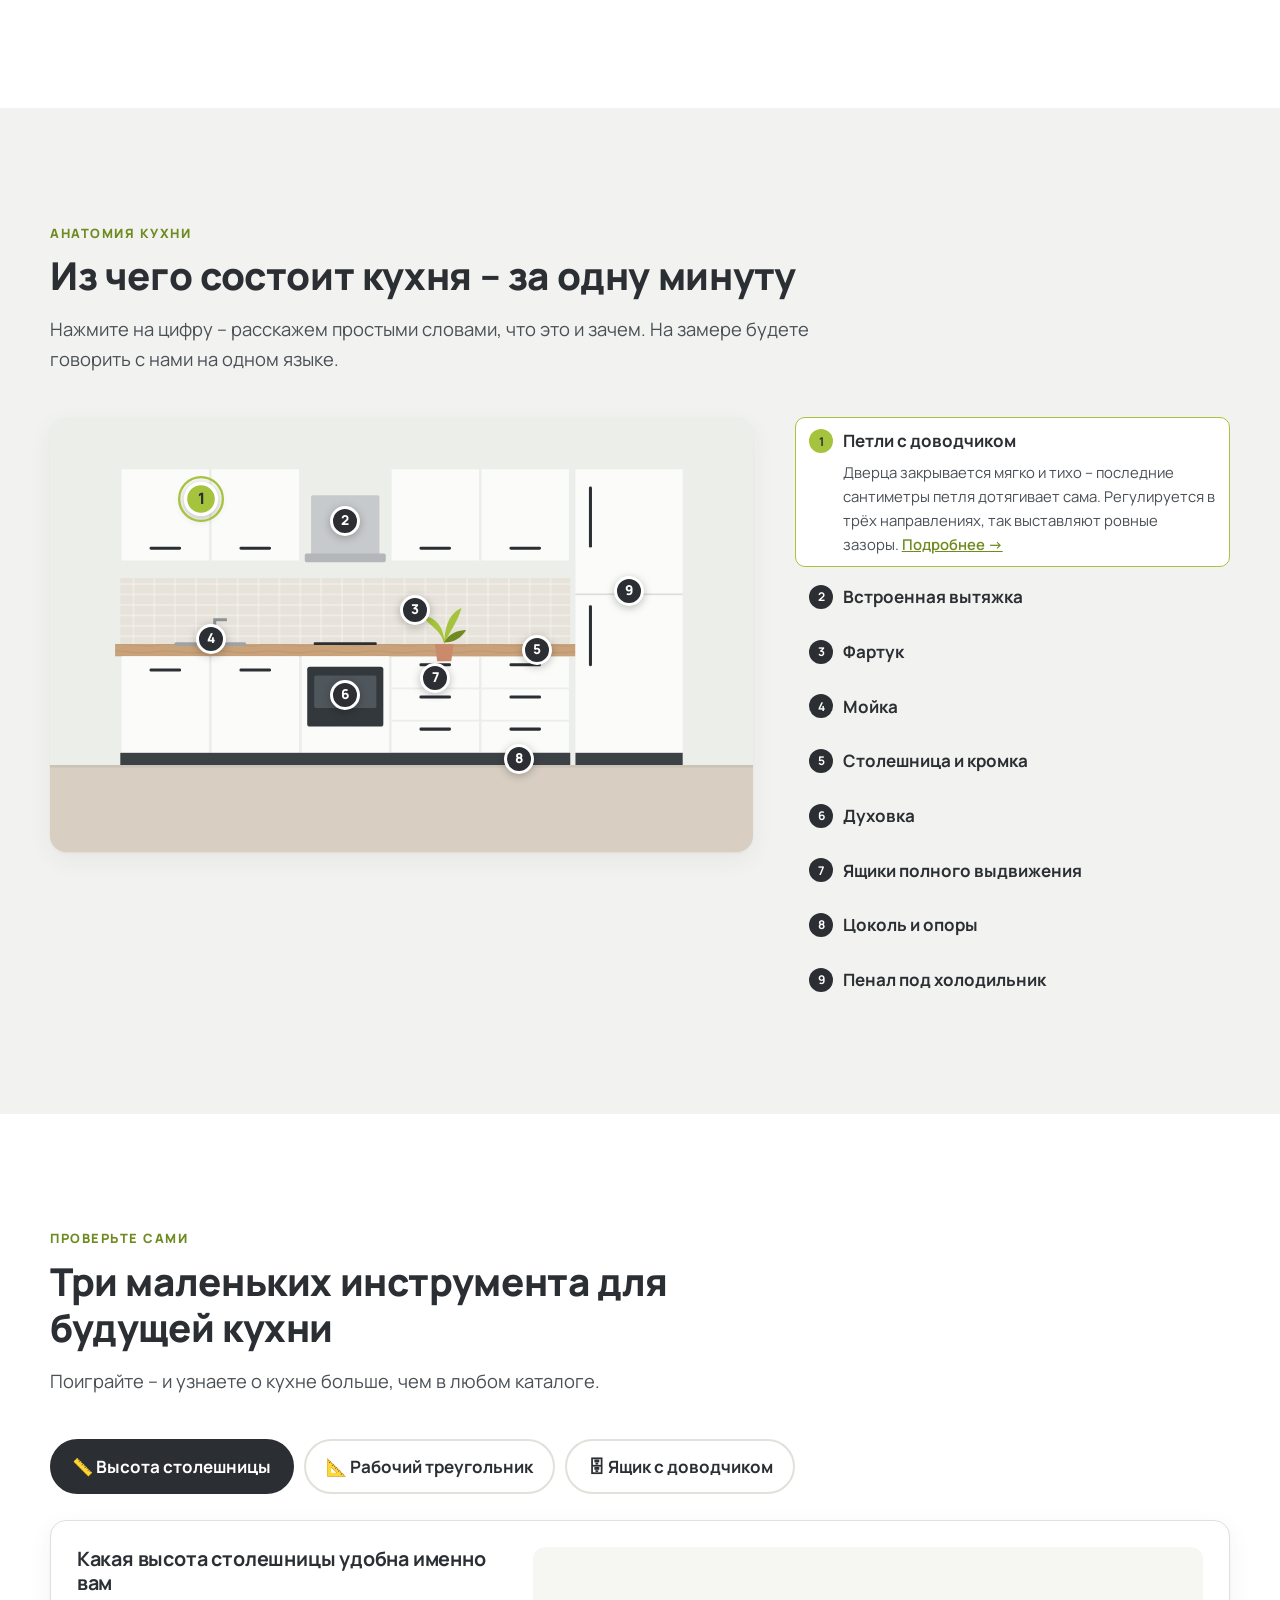
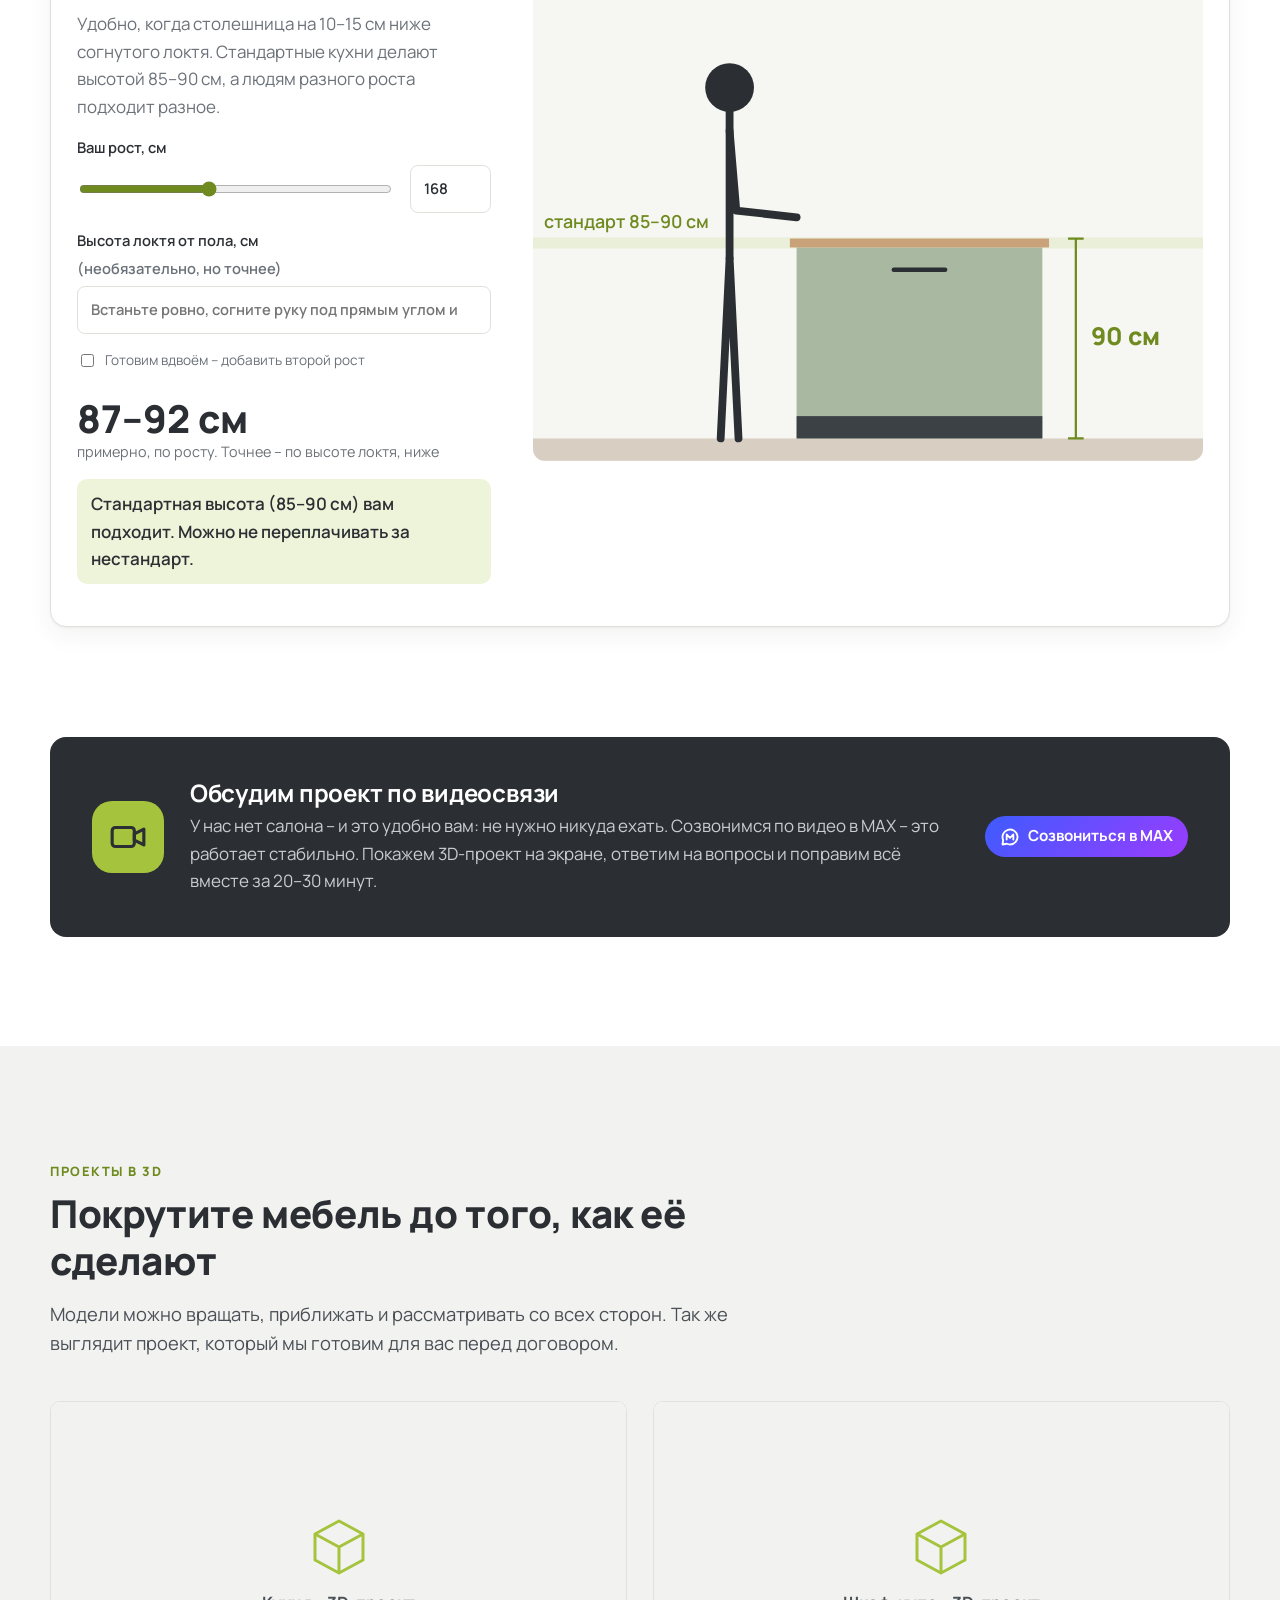
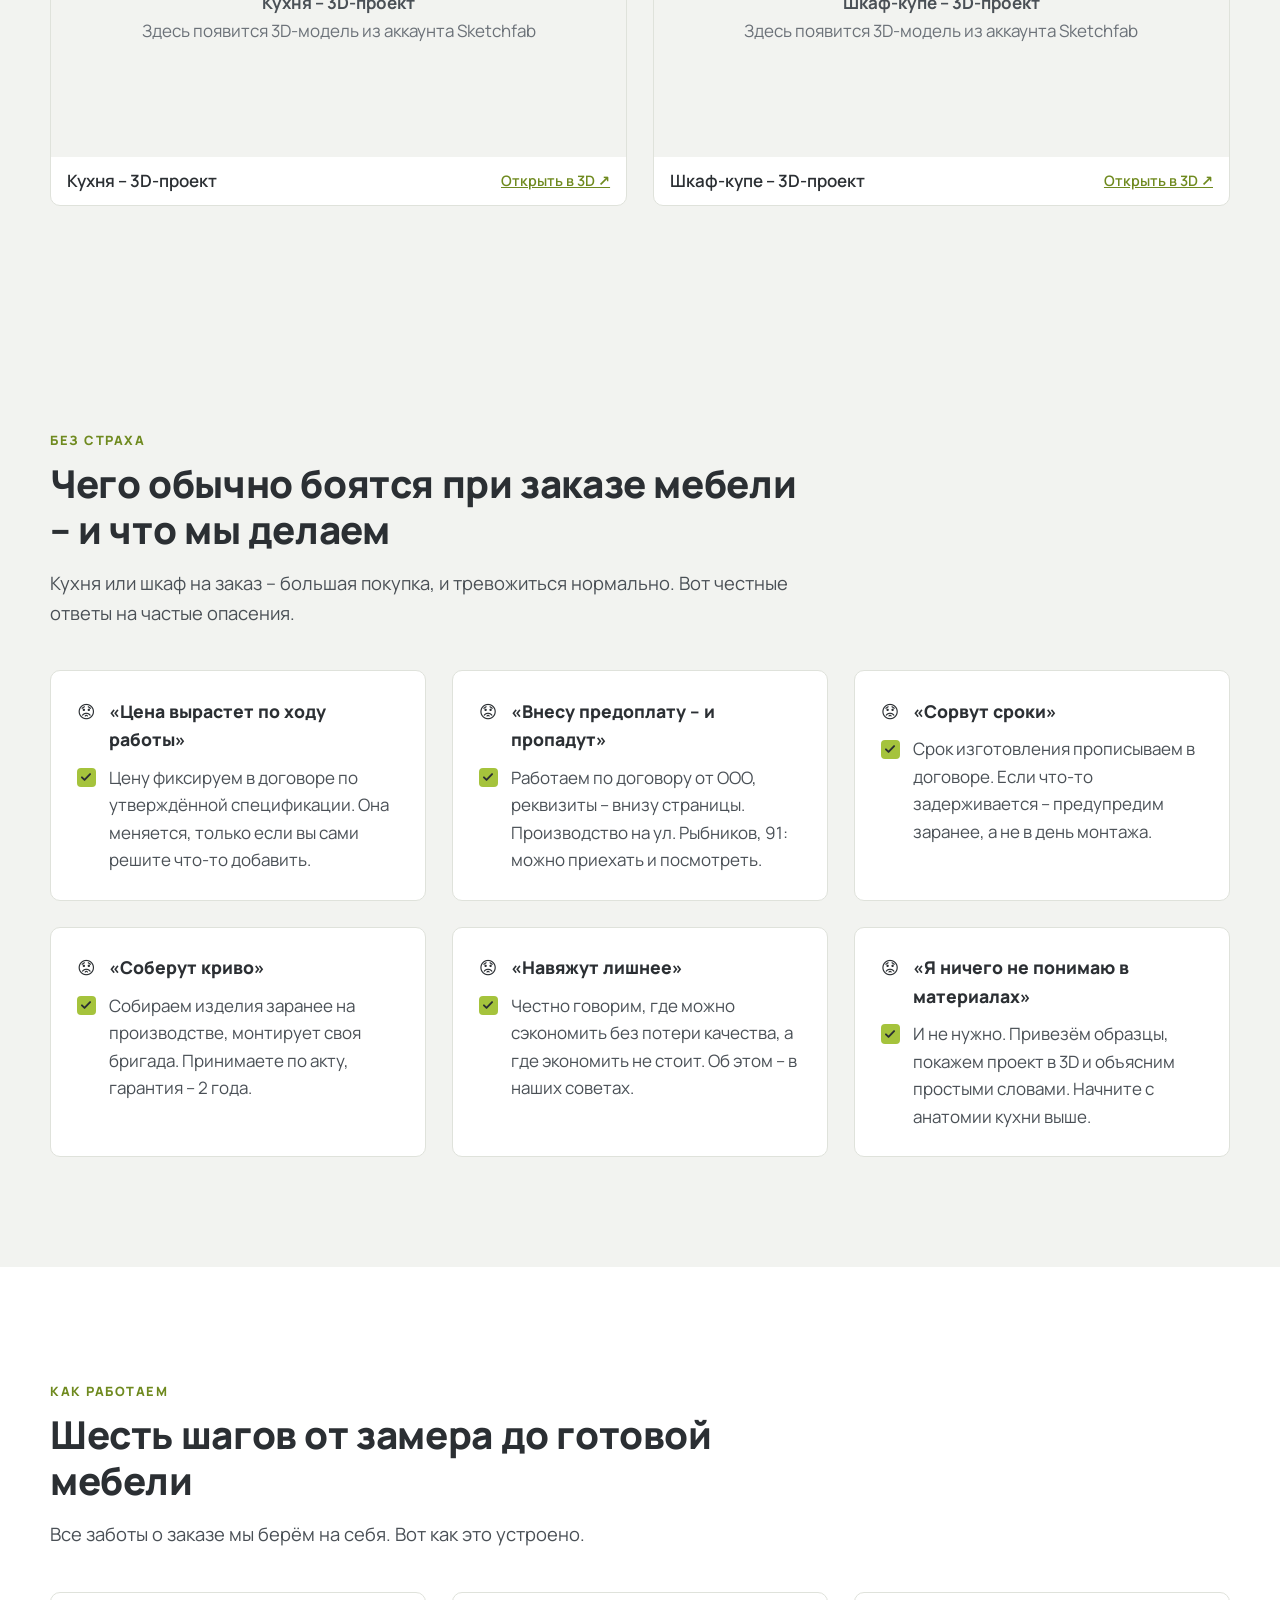
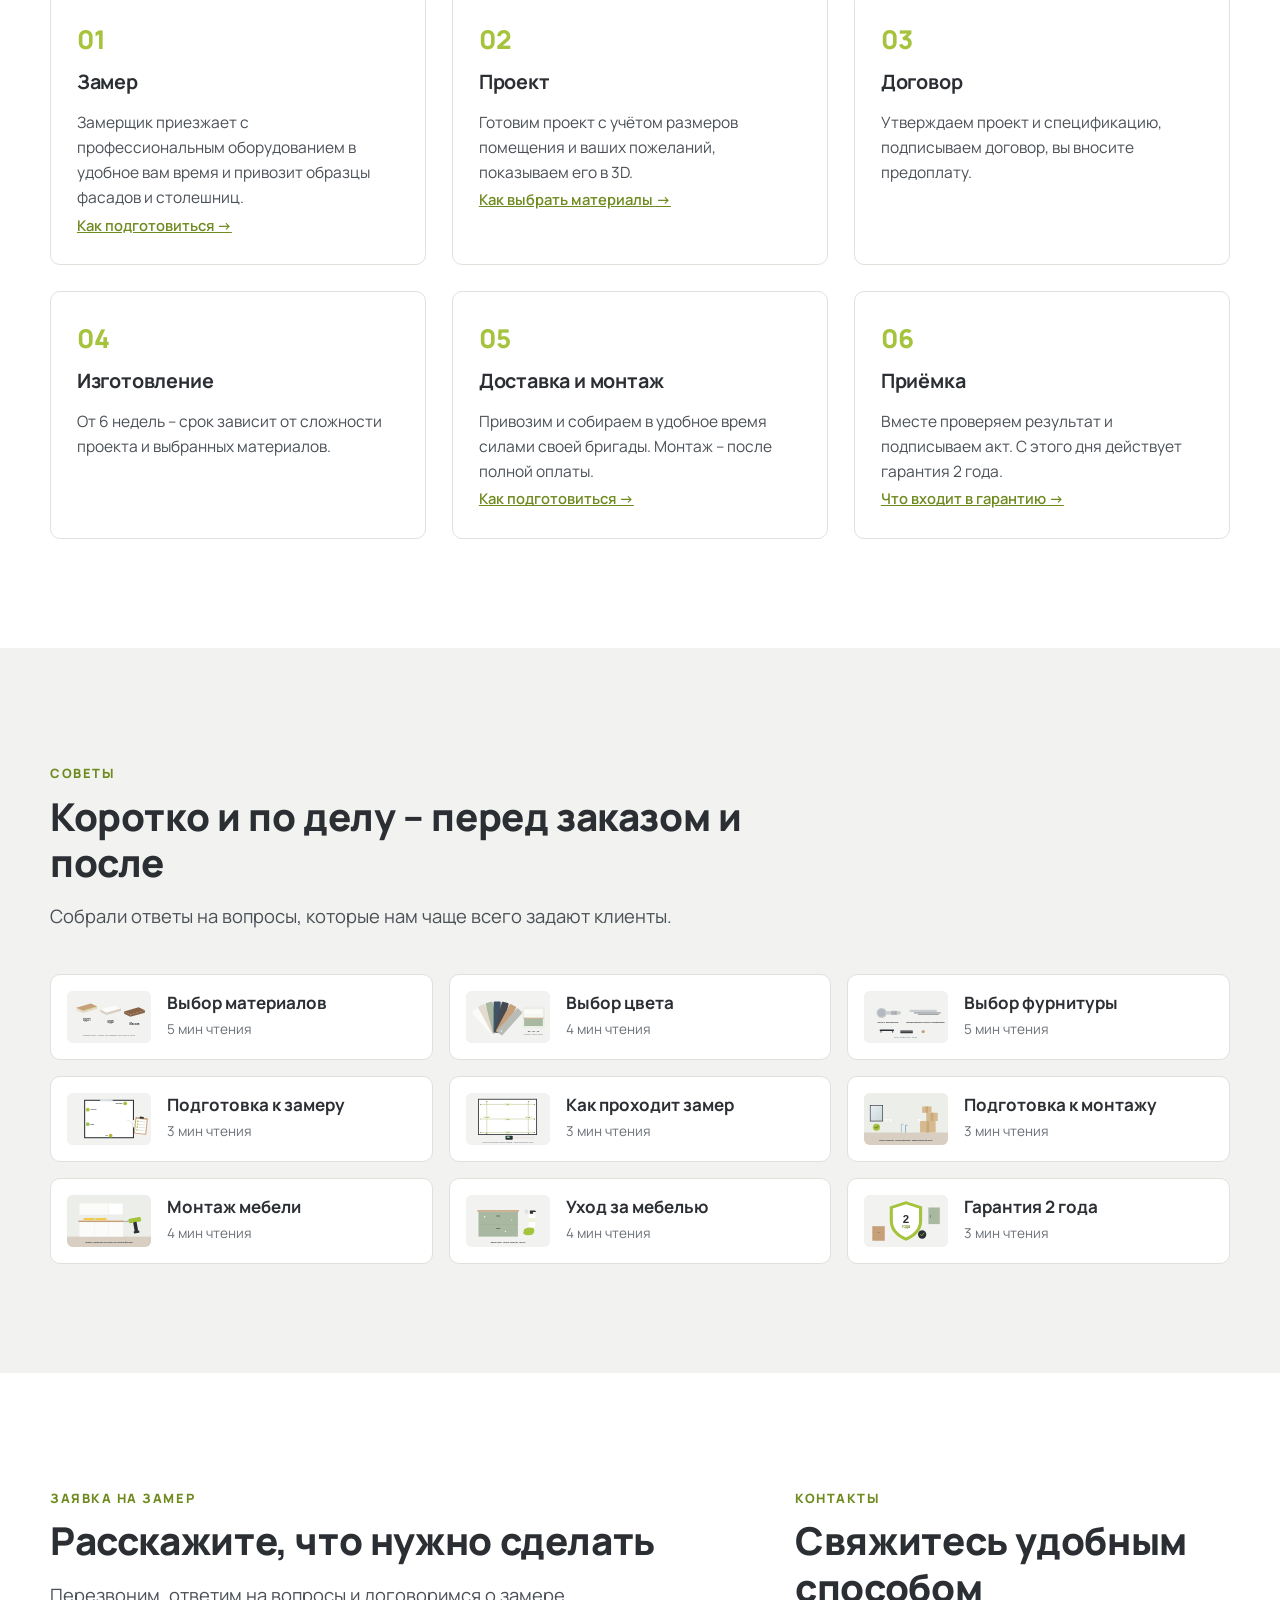
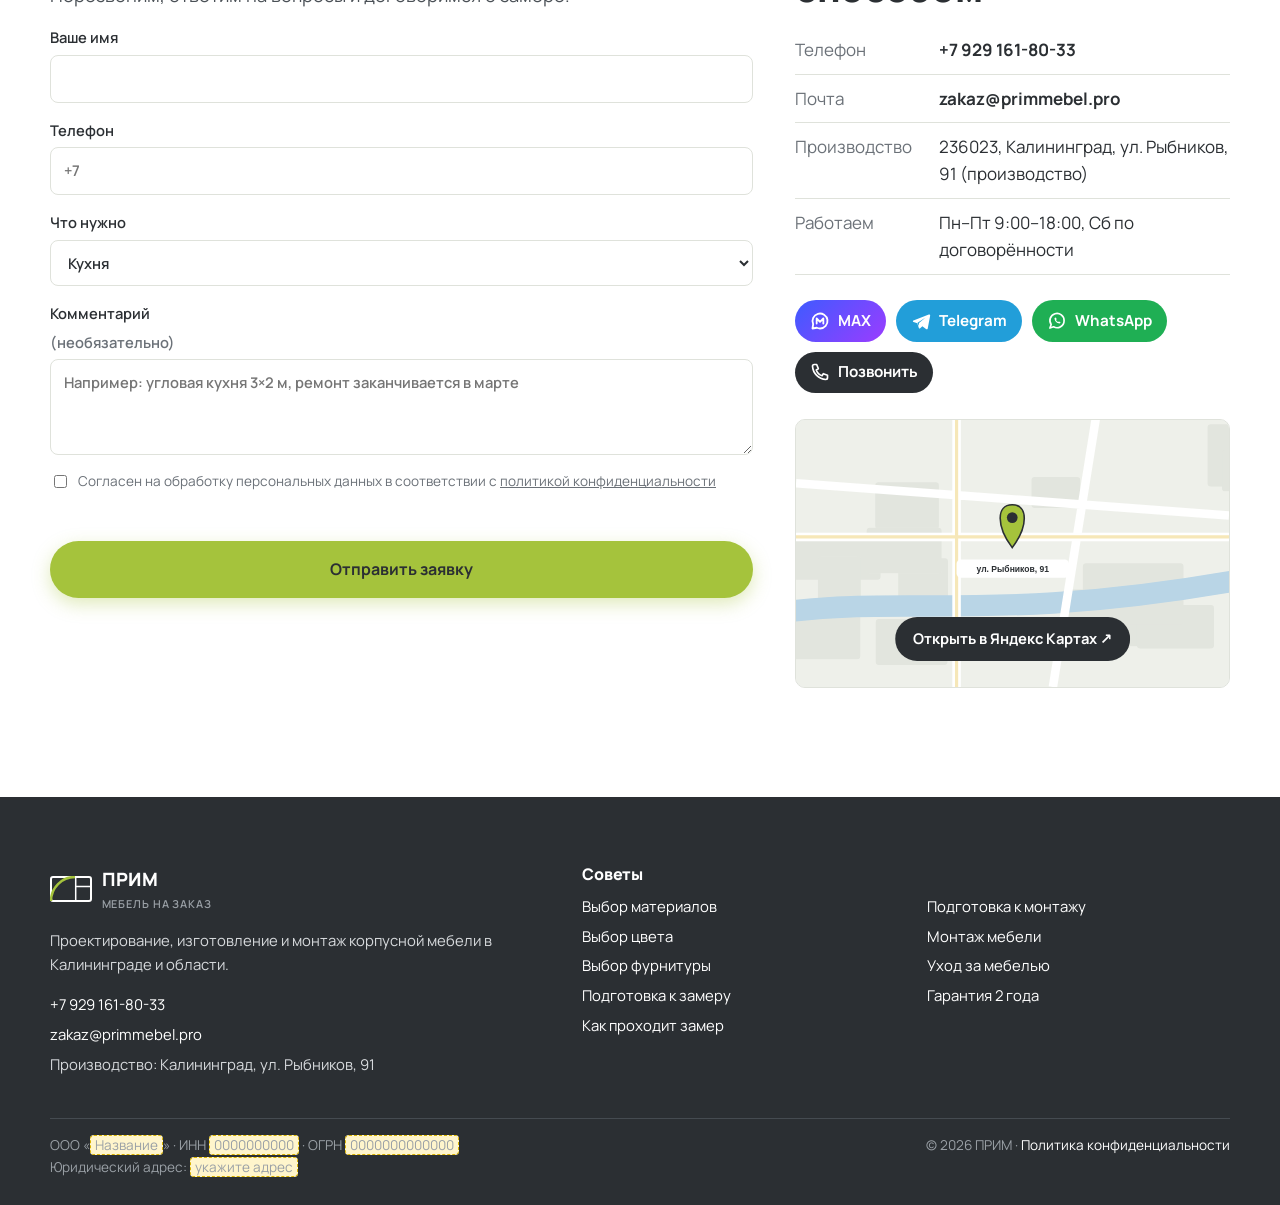
==== commit 35ec3826: "Согласие на обработку персональных данных – без галочки по умолчанию Посетитель ставит отметку сам, " ====
--- a/index.html
+++ b/index.html
@@ -338,7 +338,7 @@
           <select name="product"><option>Кухня</option><option>Шкаф или гардеробная</option><option>Офисная мебель</option><option>Другое</option></select>
         </label>
         <label>Комментарий <span class="muted">(необязательно)</span><textarea name="comment" placeholder="Например: угловая кухня 3×2 м, ремонт заканчивается в марте"></textarea></label>
-        <label class="agree"><input type="checkbox" name="agree" checked> <span>Согласен на обработку персональных данных в соответствии с <a href="politika.html">политикой конфиденциальности</a></span></label>
+        <label class="agree"><input type="checkbox" name="agree"> <span>Согласен на обработку персональных данных в соответствии с <a href="politika.html">политикой конфиденциальности</a></span></label>
         <p class="error" role="alert"></p>
         <button class="btn btn-primary" type="submit">Отправить заявку</button>
       </form>
@@ -404,6 +404,6 @@
 </footer>
 <script src="js/config.js?v=bb22349b"></script>
 <script src="js/main.js?v=70dba2c5"></script>
-<script src="js/quiz.js?v=7637c34b"></script><script src="js/konfig.js?v=7b988159"></script><script src="js/anat.js?v=122bb084"></script><script src="js/tools.js?v=f73c2b1b"></script>
+<script src="js/quiz.js?v=4aae4482"></script><script src="js/konfig.js?v=7b988159"></script><script src="js/anat.js?v=122bb084"></script><script src="js/tools.js?v=f73c2b1b"></script>
 </body>
 </html>
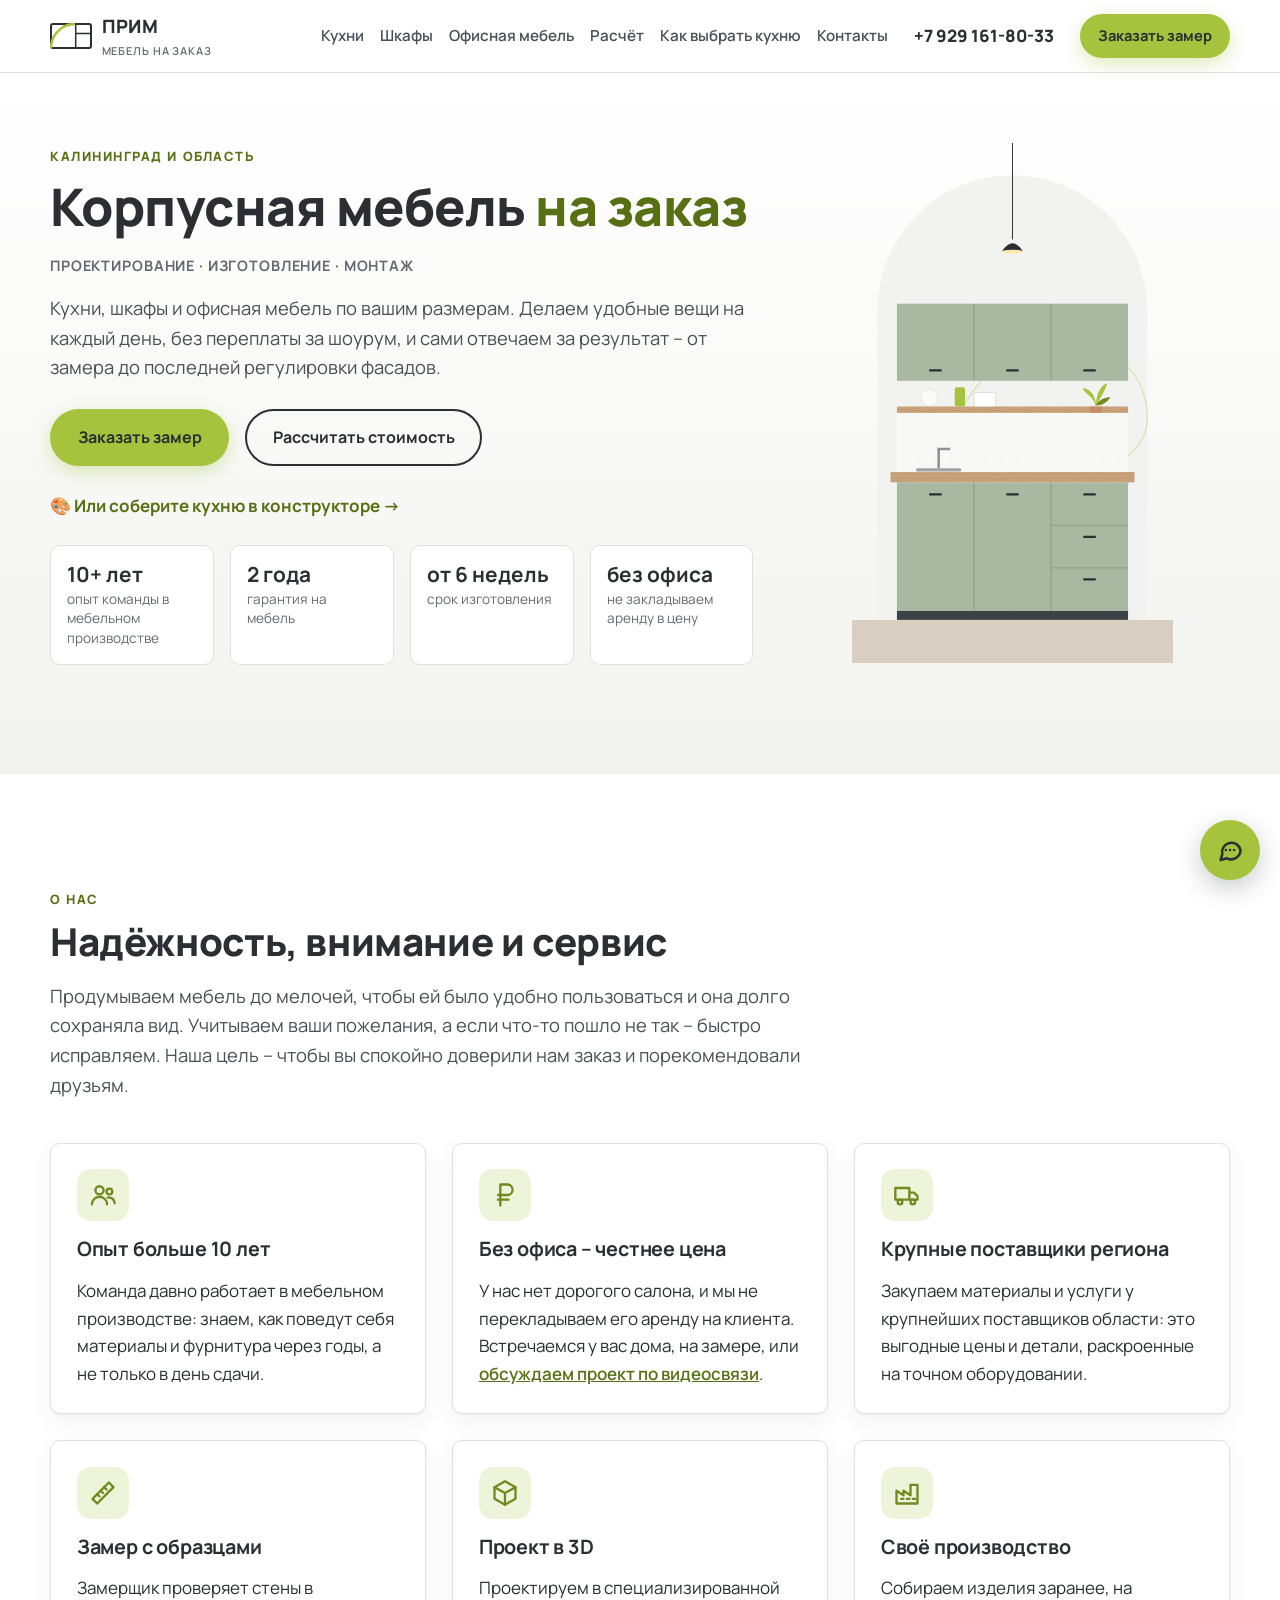
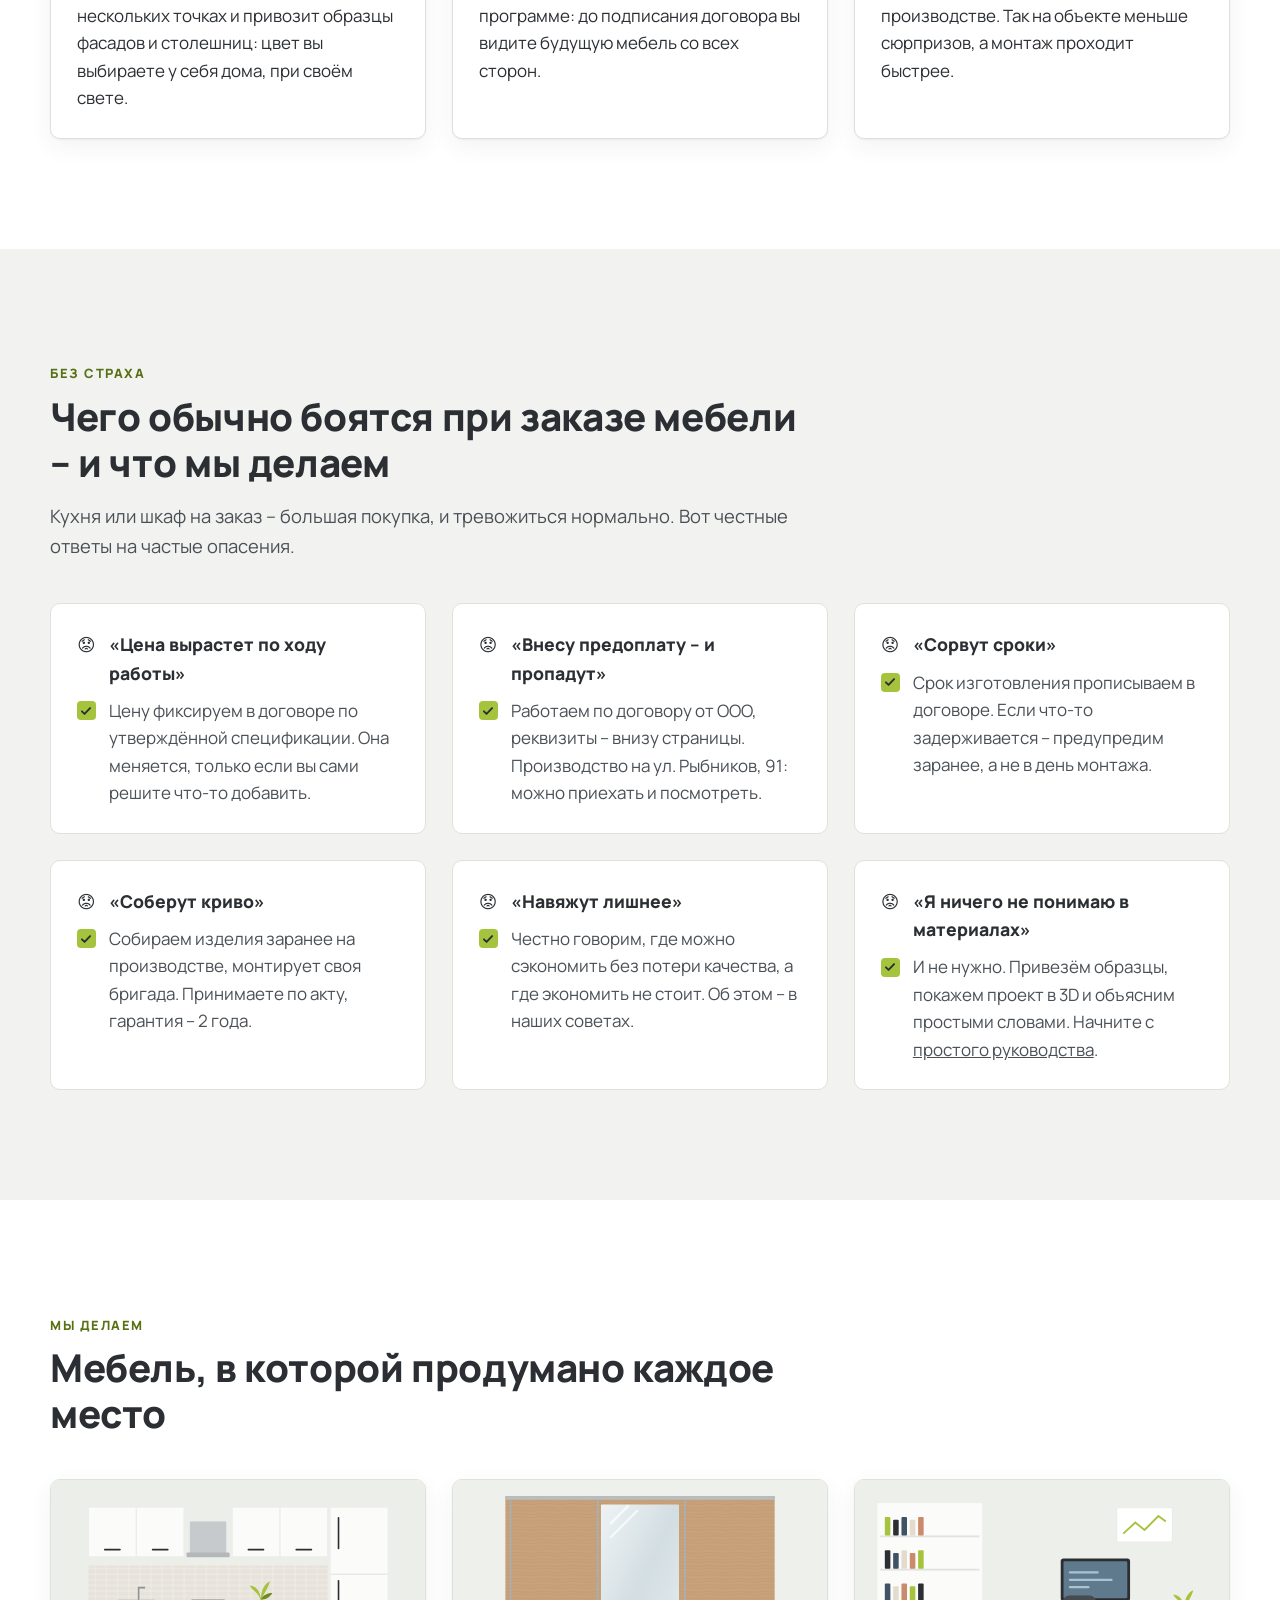
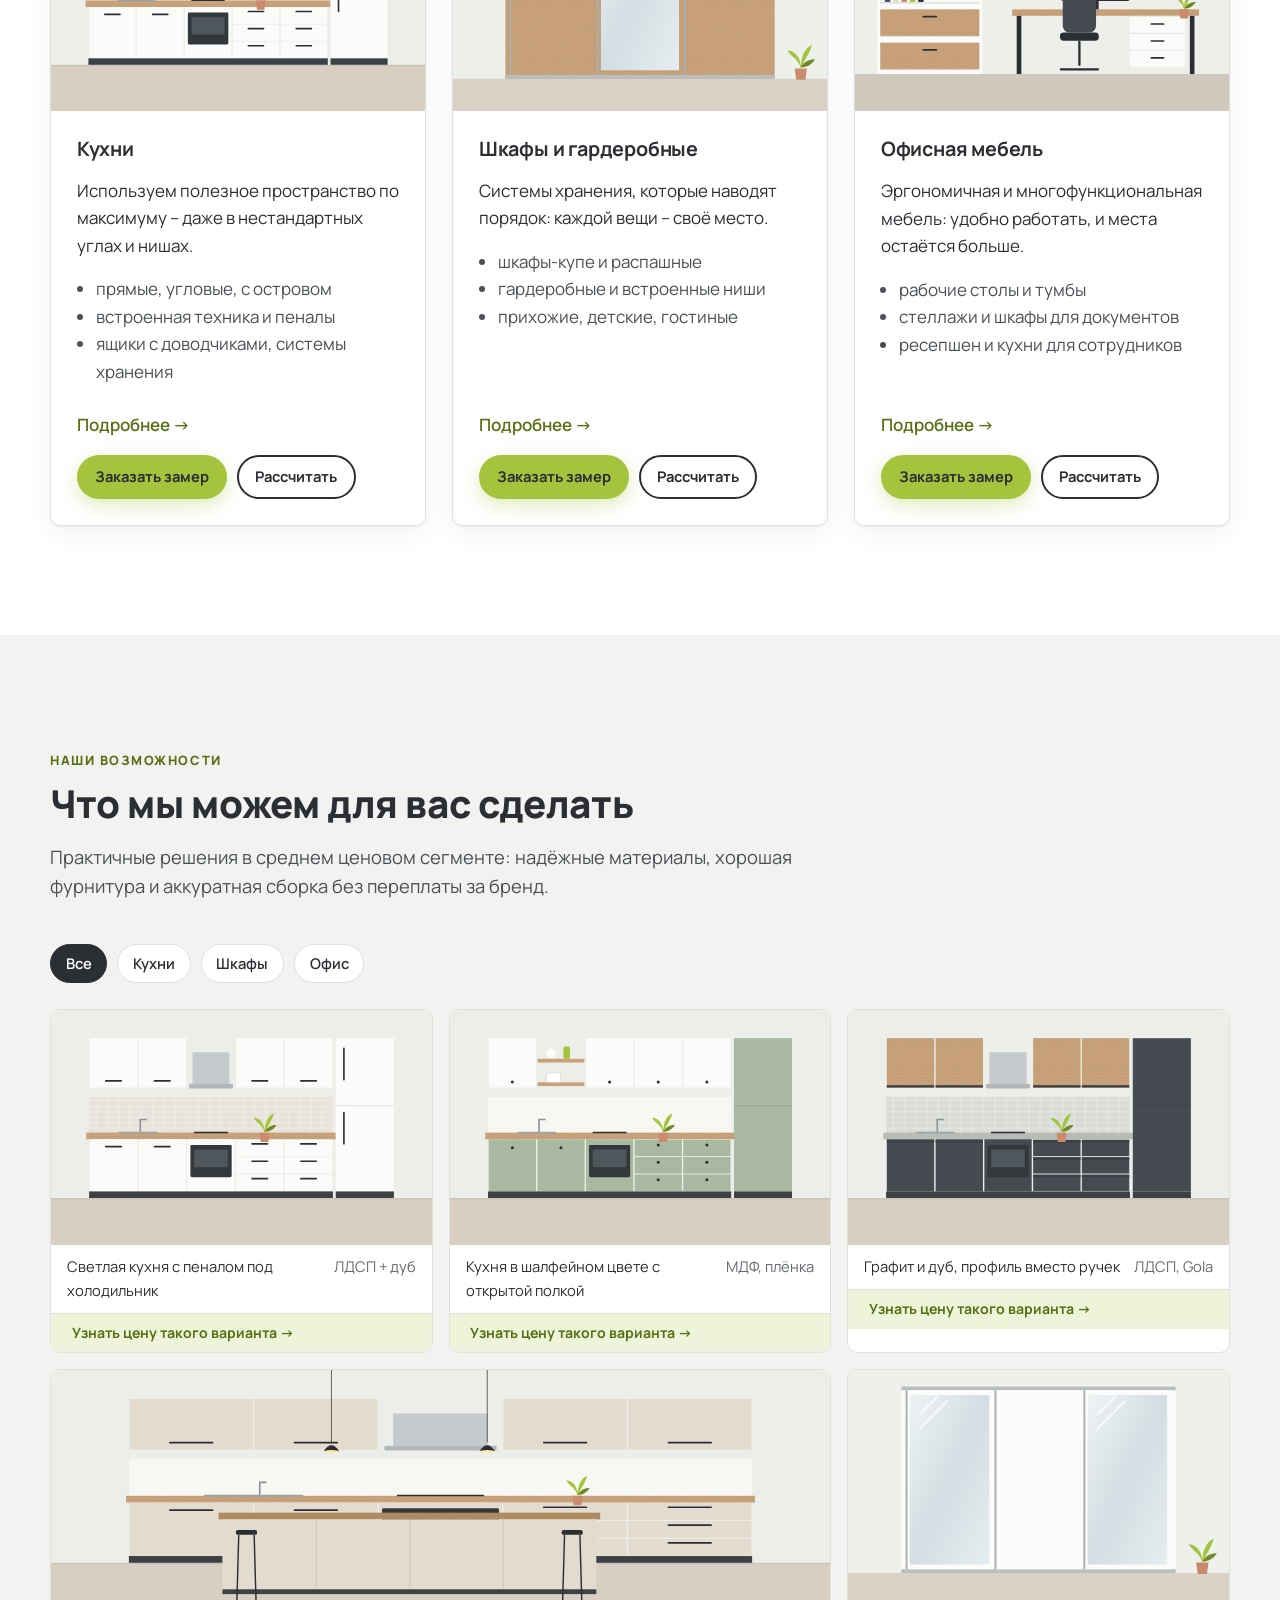
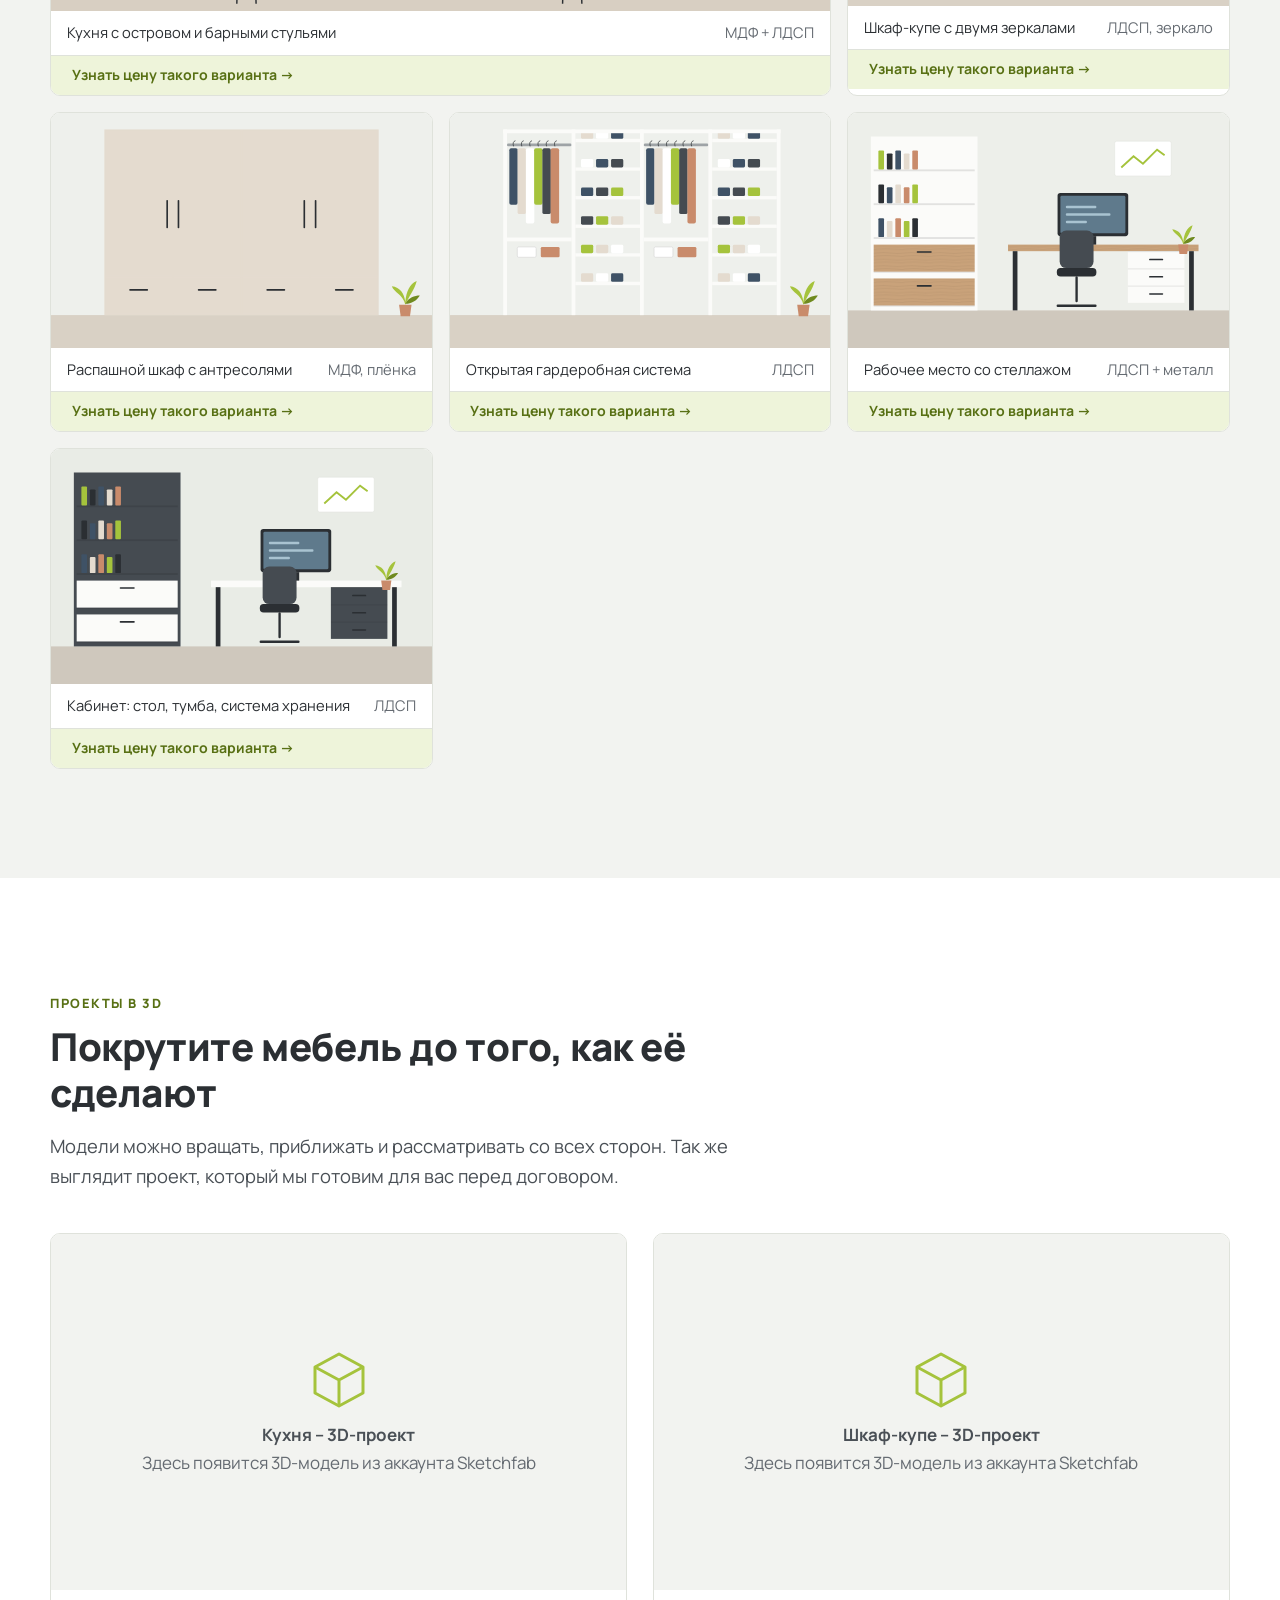
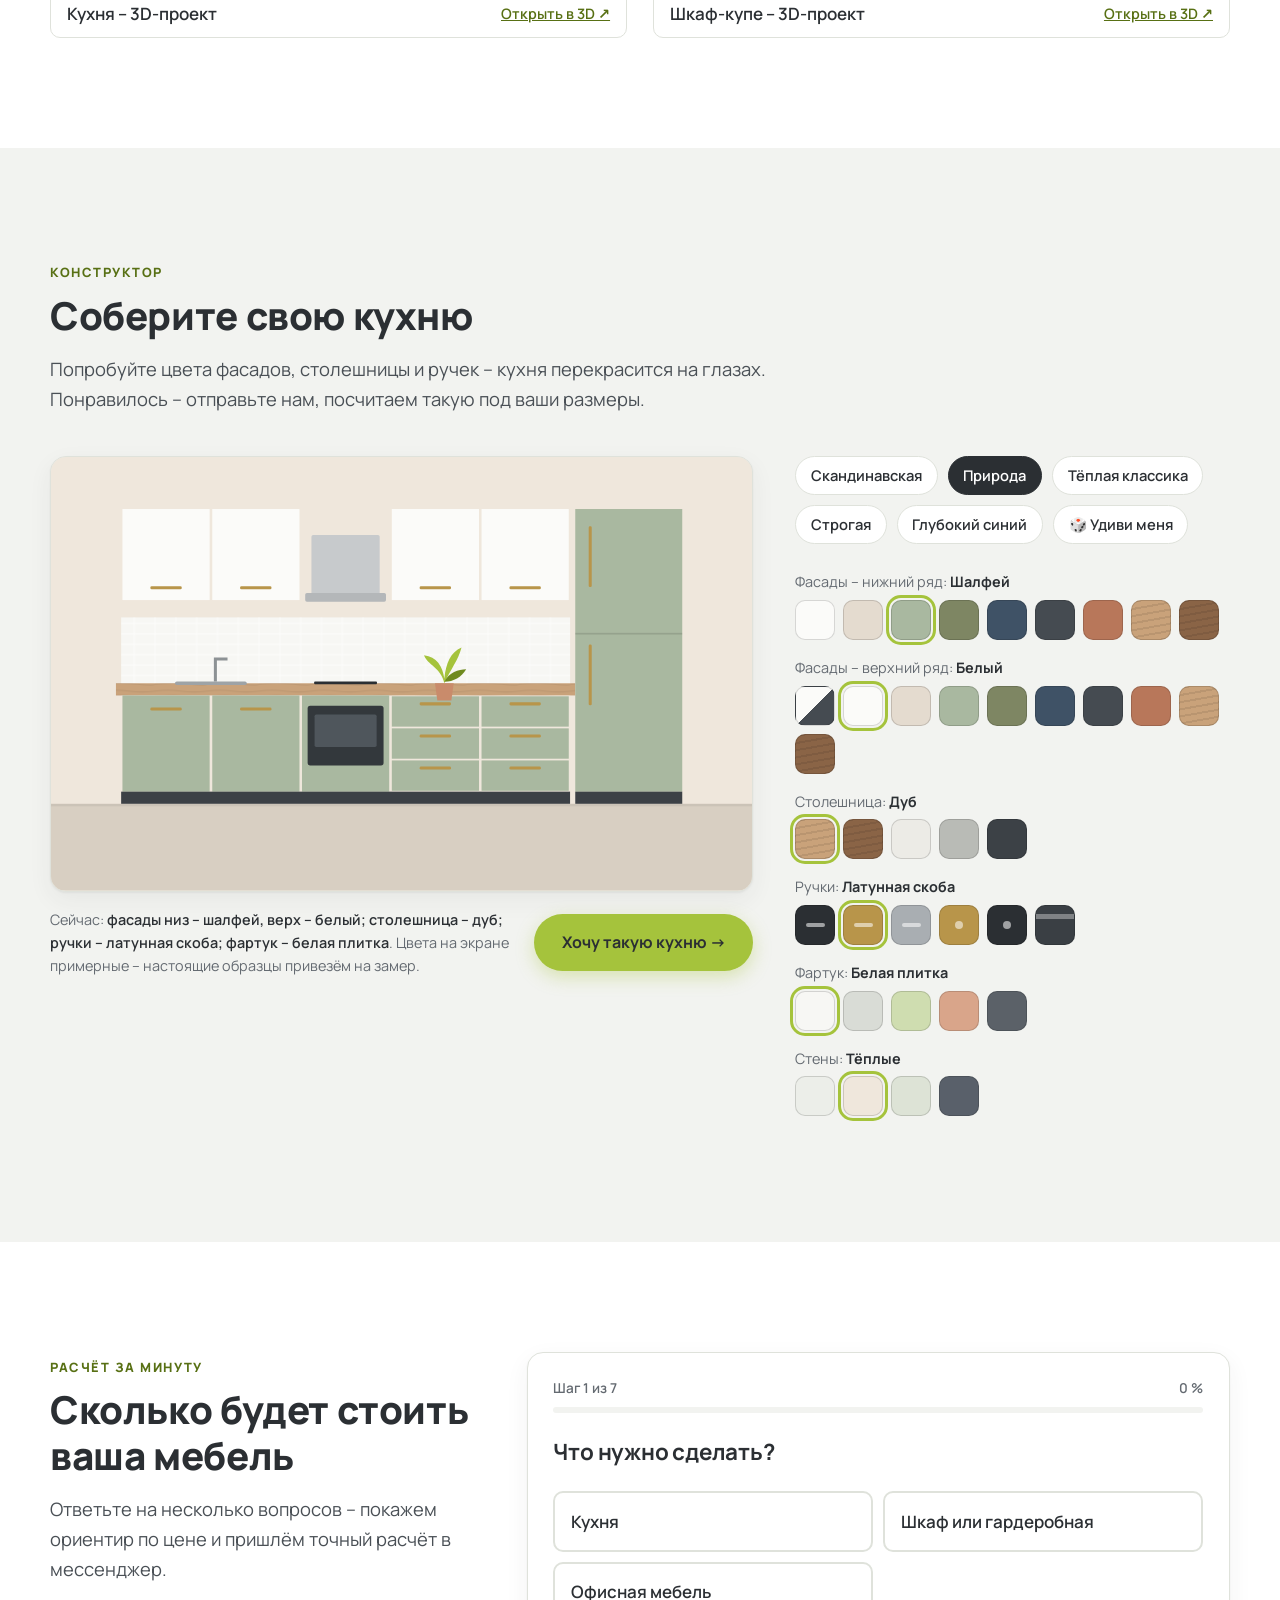
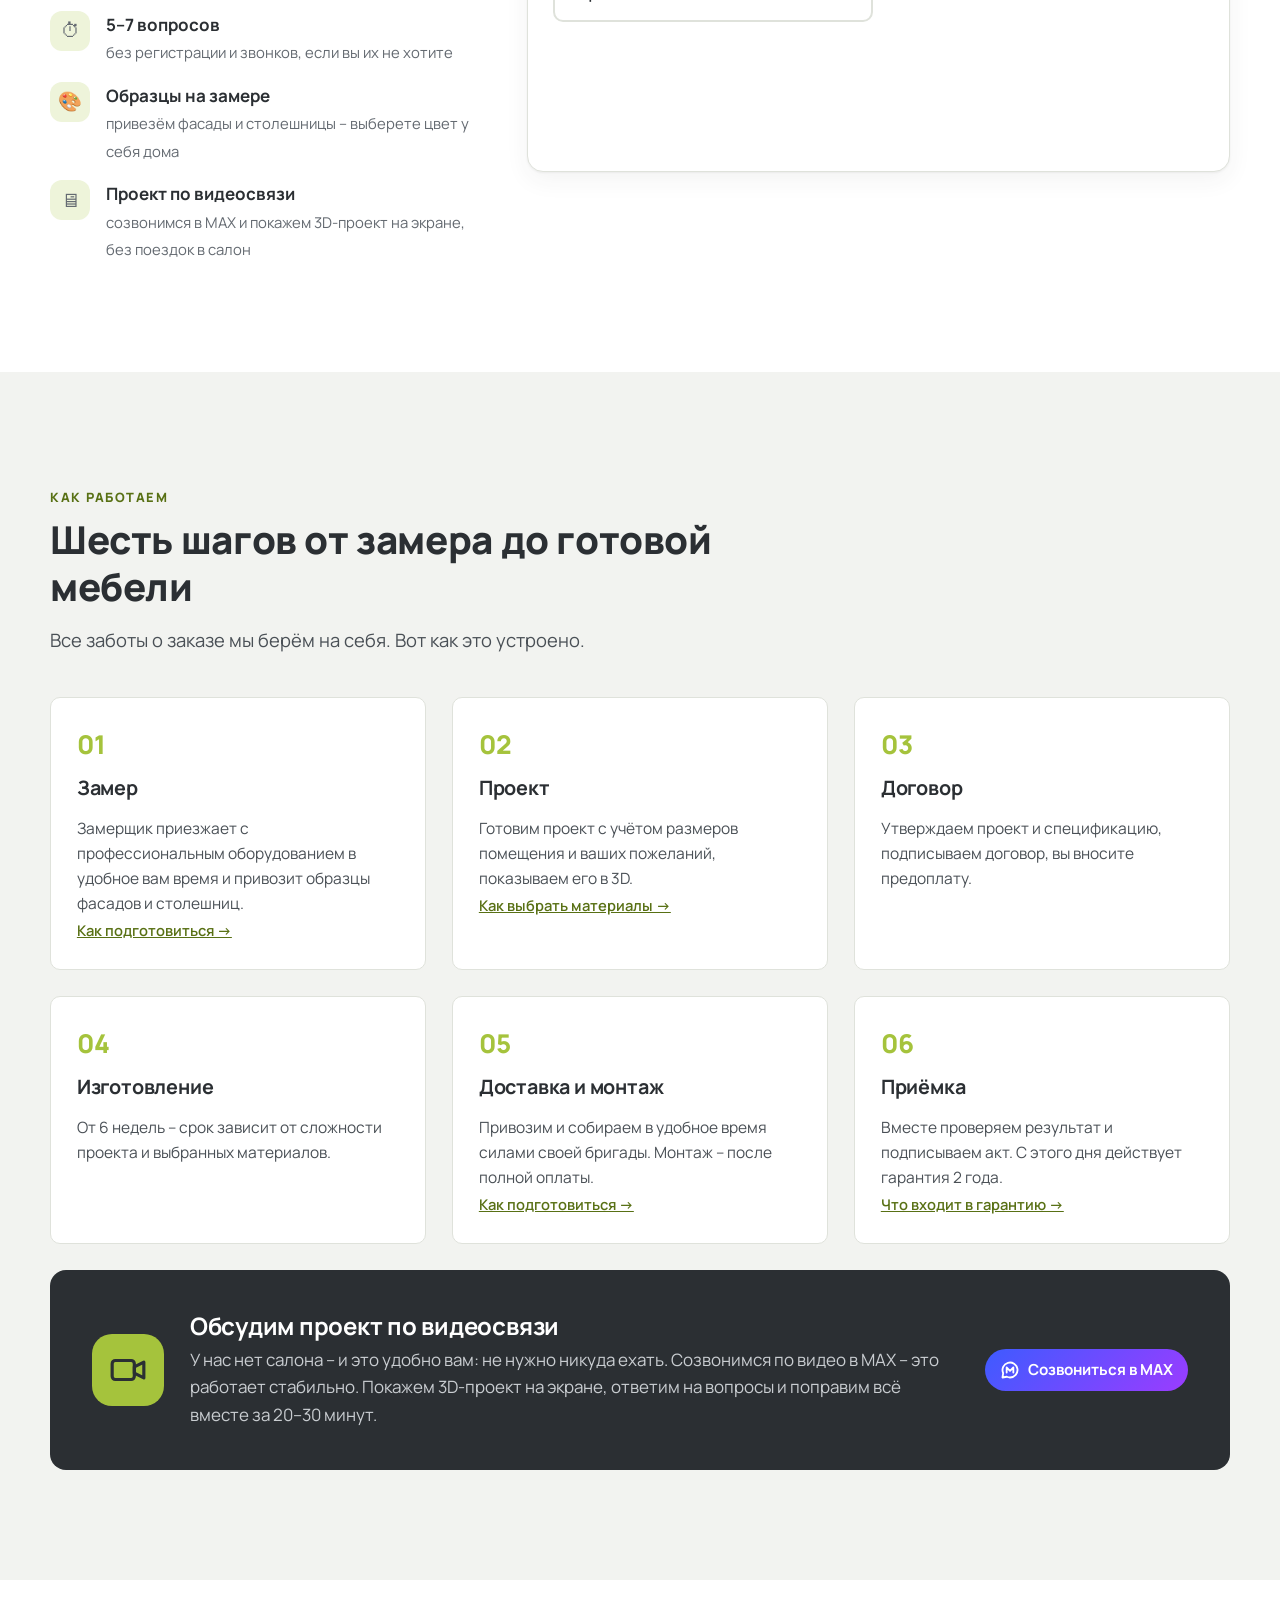
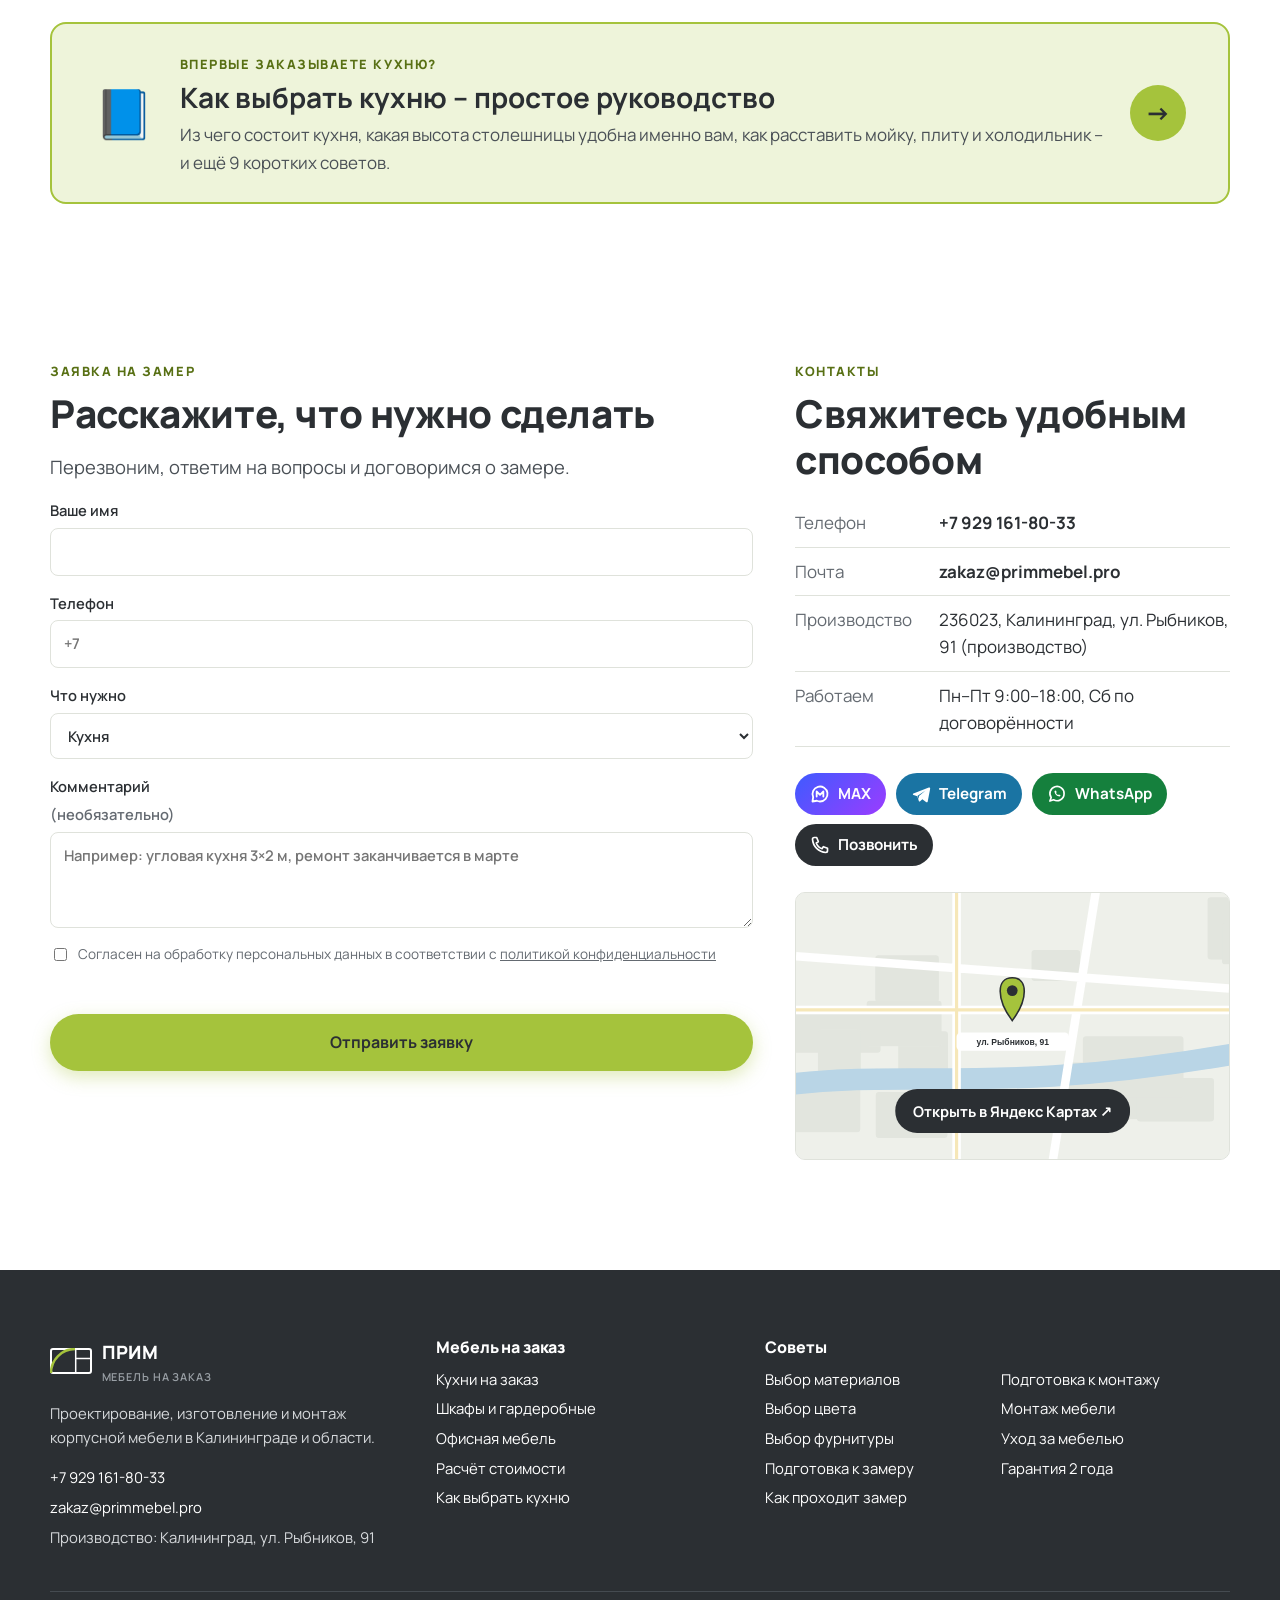
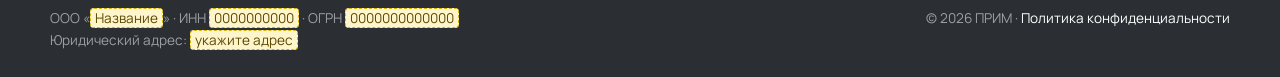
==== commit 02fdc3d4: "Новая структура: разгруженная главная, руководство и страницы под поиск - главная: первый экран → о " ====
--- a/index.html
+++ b/index.html
@@ -17,15 +17,15 @@
 <link rel="preconnect" href="https://fonts.googleapis.com">
 <link rel="preconnect" href="https://fonts.gstatic.com" crossorigin>
 <link href="https://fonts.googleapis.com/css2?family=Manrope:wght@400;600;700;800&display=swap" rel="stylesheet">
-<link rel="stylesheet" href="css/style.css?v=603e817a">
+<link rel="stylesheet" href="css/style.css?v=73f51d16">
 <script type="application/ld+json">{"@context": "https://schema.org", "@type": "FurnitureStore", "name": "ПРИМ – мебель на заказ", "url": "https://primmebel.pro/", "telephone": "+7 929 161-80-33", "email": "zakaz@primmebel.pro", "description": "Проектирование, изготовление и монтаж корпусной мебели на заказ: кухни, шкафы, офисная мебель.", "address": {"@type": "PostalAddress", "streetAddress": "ул. Рыбников, 91", "addressLocality": "Калининград", "postalCode": "236023", "addressCountry": "RU"}, "areaServed": ["Калининград", "Калининградская область"], "sameAs": ["https://t.me/primmpro"]}</script>
 </head>
 <body>
 <a class="skip" href="#main">Перейти к содержимому</a>
 <header class="header">
   <div class="container">
-    <a class="logo" href="index.html" aria-label="ПРИМ – на главную"><svg viewBox="0 0 42 26" aria-hidden="true"><rect x="1" y="1" width="40" height="24" rx="2" fill="none" stroke="#2B2F33" stroke-width="2"/><path d="M25.7 1v24M25.7 10.5h15.3" stroke="#2B2F33" stroke-width="1.5"/><path d="M1 25A24 24 0 0 1 25 1" fill="none" stroke="#A5C33C" stroke-width="2.5"/></svg><span>ПРИМ<small>мебель на заказ</small></span></a>
-    <nav class="nav" id="nav" aria-label="Основное меню"><a href="#o-nas">О нас</a><a href="#my-delaem">Мы делаем</a><a href="#vozmozhnosti">Наши возможности</a><a href="#etapy">Как работаем</a><a href="#sovety">Советы</a><a href="#kontakty">Контакты</a></nav>
+    <a class="logo" href="index.html"><svg viewBox="0 0 42 26" aria-hidden="true"><rect x="1" y="1" width="40" height="24" rx="2" fill="none" stroke="#2B2F33" stroke-width="2"/><path d="M25.7 1v24M25.7 10.5h15.3" stroke="#2B2F33" stroke-width="1.5"/><path d="M1 25A24 24 0 0 1 25 1" fill="none" stroke="#A5C33C" stroke-width="2.5"/></svg><span>ПРИМ<small>мебель на заказ</small></span></a>
+    <nav class="nav" id="nav" aria-label="Основное меню"><a href="kuhni.html">Кухни</a><a href="shkafy.html">Шкафы</a><a href="ofisnaya-mebel.html">Офисная мебель</a><a href="#raschet">Расчёт</a><a href="kak-vybrat-kuhnyu.html">Как выбрать кухню</a><a href="#kontakty">Контакты</a></nav>
     <a class="header-phone" data-phone href="tel:+79291618033">+7 929 161-80-33</a>
     <a class="btn btn-primary btn-sm" href="#zayavka" data-goal="zamer_click">Заказать замер</a>
     <button class="burger" type="button" aria-label="Меню" aria-expanded="false" aria-controls="nav"><span></span><span></span><span></span></button>
@@ -76,7 +76,18 @@
   </div>
 </section>
 
-<section class="section alt" id="my-delaem">
+<section class="section alt" id="bez-straha">
+  <div class="container">
+    <div class="section-head">
+      <span class="eyebrow">Без страха</span>
+      <h2>Чего обычно боятся при заказе мебели – и что мы делаем</h2>
+      <p class="lead">Кухня или шкаф на заказ – большая покупка, и тревожиться нормально. Вот честные ответы на частые опасения.</p>
+    </div>
+    <div class="fears"><div class="fear"><p class="fear-q">«Цена вырастет по ходу работы»</p><p class="fear-a">Цену фиксируем в договоре по утверждённой спецификации. Она меняется, только если вы сами решите что-то добавить.</p></div><div class="fear"><p class="fear-q">«Внесу предоплату – и пропадут»</p><p class="fear-a">Работаем по договору от ООО, реквизиты – внизу страницы. Производство на ул. Рыбников, 91: можно приехать и посмотреть.</p></div><div class="fear"><p class="fear-q">«Сорвут сроки»</p><p class="fear-a">Срок изготовления прописываем в договоре. Если что-то задерживается – предупредим заранее, а не в день монтажа.</p></div><div class="fear"><p class="fear-q">«Соберут криво»</p><p class="fear-a">Собираем изделия заранее на производстве, монтирует своя бригада. Принимаете по акту, гарантия – 2 года.</p></div><div class="fear"><p class="fear-q">«Навяжут лишнее»</p><p class="fear-a">Честно говорим, где можно сэкономить без потери качества, а где экономить не стоит. Об этом – в наших советах.</p></div><div class="fear"><p class="fear-q">«Я ничего не понимаю в материалах»</p><p class="fear-a">И не нужно. Привезём образцы, покажем проект в 3D и объясним простыми словами. Начните с <a href="kak-vybrat-kuhnyu.html">простого руководства</a>.</p></div></div>
+  </div>
+</section>
+
+<section class="section" id="my-delaem">
   <div class="container">
     <div class="section-head">
       <span class="eyebrow">Мы делаем</span>
@@ -88,27 +99,56 @@
         <div class="body"><h3>Кухни</h3>
           <p>Используем полезное пространство по максимуму – даже в нестандартных углах и нишах.</p>
           <ul><li>прямые, угловые, с островом</li><li>встроенная техника и пеналы</li><li>ящики с доводчиками, системы хранения</li></ul>
-          <div class="actions"><a class="btn btn-primary btn-sm" href="#zayavka" data-product="Кухня">Заказать замер</a><a class="btn btn-ghost btn-sm" href="#raschet" data-quiz='{"product":"kitchen"}'>Рассчитать</a></div></div>
+          <p class="more-wrap"><a class="more" href="kuhni.html">Подробнее →</a></p><div class="actions"><a class="btn btn-primary btn-sm" href="#zayavka" data-product="Кухня">Заказать замер</a><a class="btn btn-ghost btn-sm" href="#raschet" data-quiz='{"product":"kitchen"}'>Рассчитать</a></div></div>
       </article>
       <article class="card product">
         <div class="pic"><img src="img/shkafy.svg" alt="Шкаф-купе на заказ" loading="lazy"></div>
         <div class="body"><h3>Шкафы и гардеробные</h3>
           <p>Системы хранения, которые наводят порядок: каждой вещи – своё место.</p>
           <ul><li>шкафы-купе и распашные</li><li>гардеробные и встроенные ниши</li><li>прихожие, детские, гостиные</li></ul>
-          <div class="actions"><a class="btn btn-primary btn-sm" href="#zayavka" data-product="Шкаф или гардеробная">Заказать замер</a><a class="btn btn-ghost btn-sm" href="#raschet" data-quiz='{"product":"wardrobe"}'>Рассчитать</a></div></div>
+          <p class="more-wrap"><a class="more" href="shkafy.html">Подробнее →</a></p><div class="actions"><a class="btn btn-primary btn-sm" href="#zayavka" data-product="Шкаф или гардеробная">Заказать замер</a><a class="btn btn-ghost btn-sm" href="#raschet" data-quiz='{"product":"wardrobe"}'>Рассчитать</a></div></div>
       </article>
       <article class="card product">
         <div class="pic"><img src="img/ofis.svg" alt="Офисная мебель на заказ" loading="lazy"></div>
         <div class="body"><h3>Офисная мебель</h3>
           <p>Эргономичная и многофункциональная мебель: удобно работать, и места остаётся больше.</p>
           <ul><li>рабочие столы и тумбы</li><li>стеллажи и шкафы для документов</li><li>ресепшен и кухни для сотрудников</li></ul>
-          <div class="actions"><a class="btn btn-primary btn-sm" href="#zayavka" data-product="Офисная мебель">Заказать замер</a><a class="btn btn-ghost btn-sm" href="#raschet" data-quiz='{"product":"office"}'>Рассчитать</a></div></div>
+          <p class="more-wrap"><a class="more" href="ofisnaya-mebel.html">Подробнее →</a></p><div class="actions"><a class="btn btn-primary btn-sm" href="#zayavka" data-product="Офисная мебель">Заказать замер</a><a class="btn btn-ghost btn-sm" href="#raschet" data-quiz='{"product":"office"}'>Рассчитать</a></div></div>
       </article>
     </div>
   </div>
 </section>
 
-<section class="section" id="konstruktor">
+<section class="section alt" id="vozmozhnosti">
+  <div class="container">
+    <div class="section-head">
+      <span class="eyebrow">Наши возможности</span>
+      <h2>Что мы можем для вас сделать</h2>
+      <p class="lead">Практичные решения в среднем ценовом сегменте: надёжные материалы, хорошая фурнитура и аккуратная сборка без переплаты за бренд.</p>
+    </div>
+    <div class="filters" role="group" aria-label="Фильтр">
+      <button class="chip" type="button" data-filter="all" aria-pressed="true">Все</button>
+      <button class="chip" type="button" data-filter="kitchen" aria-pressed="false">Кухни</button>
+      <button class="chip" type="button" data-filter="wardrobe" aria-pressed="false">Шкафы</button>
+      <button class="chip" type="button" data-filter="office" aria-pressed="false">Офис</button>
+    </div>
+    <!-- Иллюстрации можно заменить фотографиями: положите .jpg в img/ и поменяйте src -->
+    <div class="gallery"><figure data-cat="kitchen"><div class="ph"><img src="img/v-kuhnya-1.svg" alt="Светлая кухня с пеналом под холодильник" loading="lazy"></div><figcaption><span class="cap">Светлая кухня с пеналом под холодильник<span>ЛДСП + дуб</span></span><button type="button" class="est" data-estimate="{&quot;product&quot;: &quot;kitchen&quot;, &quot;shape&quot;: &quot;straight&quot;, &quot;length&quot;: 3.2, &quot;facade&quot;: &quot;ldsp&quot;, &quot;worktop&quot;: &quot;ldsp&quot;}"><u>Узнать цену такого варианта →</u></button></figcaption></figure><figure data-cat="kitchen"><div class="ph"><img src="img/v-kuhnya-2.svg" alt="Кухня в шалфейном цвете с открытой полкой" loading="lazy"></div><figcaption><span class="cap">Кухня в шалфейном цвете с открытой полкой<span>МДФ, плёнка</span></span><button type="button" class="est" data-estimate="{&quot;product&quot;: &quot;kitchen&quot;, &quot;shape&quot;: &quot;straight&quot;, &quot;length&quot;: 3.2, &quot;facade&quot;: &quot;mdf_film&quot;, &quot;worktop&quot;: &quot;ldsp&quot;}"><u>Узнать цену такого варианта →</u></button></figcaption></figure><figure data-cat="kitchen"><div class="ph"><img src="img/v-kuhnya-3.svg" alt="Графит и дуб, профиль вместо ручек" loading="lazy"></div><figcaption><span class="cap">Графит и дуб, профиль вместо ручек<span>ЛДСП, Gola</span></span><button type="button" class="est" data-estimate="{&quot;product&quot;: &quot;kitchen&quot;, &quot;shape&quot;: &quot;straight&quot;, &quot;length&quot;: 3.2, &quot;facade&quot;: &quot;ldsp&quot;, &quot;worktop&quot;: &quot;hpl&quot;}"><u>Узнать цену такого варианта →</u></button></figcaption></figure><figure data-cat="kitchen" class="wide"><div class="ph"><img src="img/v-kuhnya-4.svg" alt="Кухня с островом и барными стульями" loading="lazy"></div><figcaption><span class="cap">Кухня с островом и барными стульями<span>МДФ + ЛДСП</span></span><button type="button" class="est" data-estimate="{&quot;product&quot;: &quot;kitchen&quot;, &quot;shape&quot;: &quot;island&quot;, &quot;length&quot;: 4.5, &quot;facade&quot;: &quot;mdf_film&quot;, &quot;worktop&quot;: &quot;ldsp&quot;}"><u>Узнать цену такого варианта →</u></button></figcaption></figure><figure data-cat="wardrobe"><div class="ph"><img src="img/v-shkaf-1.svg" alt="Шкаф-купе с двумя зеркалами" loading="lazy"></div><figcaption><span class="cap">Шкаф-купе с двумя зеркалами<span>ЛДСП, зеркало</span></span><button type="button" class="est" data-estimate="{&quot;product&quot;: &quot;wardrobe&quot;, &quot;wtype&quot;: &quot;kupe&quot;, &quot;width&quot;: 2.4, &quot;facade&quot;: &quot;mirror&quot;}"><u>Узнать цену такого варианта →</u></button></figcaption></figure><figure data-cat="wardrobe"><div class="ph"><img src="img/v-shkaf-2.svg" alt="Распашной шкаф с антресолями" loading="lazy"></div><figcaption><span class="cap">Распашной шкаф с антресолями<span>МДФ, плёнка</span></span><button type="button" class="est" data-estimate="{&quot;product&quot;: &quot;wardrobe&quot;, &quot;wtype&quot;: &quot;swing&quot;, &quot;width&quot;: 2.4, &quot;facade&quot;: &quot;mdf_film&quot;}"><u>Узнать цену такого варианта →</u></button></figcaption></figure><figure data-cat="wardrobe"><div class="ph"><img src="img/v-shkaf-3.svg" alt="Открытая гардеробная система" loading="lazy"></div><figcaption><span class="cap">Открытая гардеробная система<span>ЛДСП</span></span><button type="button" class="est" data-estimate="{&quot;product&quot;: &quot;wardrobe&quot;, &quot;wtype&quot;: &quot;walkin&quot;, &quot;width&quot;: 3.0, &quot;facade&quot;: &quot;ldsp&quot;}"><u>Узнать цену такого варианта →</u></button></figcaption></figure><figure data-cat="office"><div class="ph"><img src="img/v-ofis-1.svg" alt="Рабочее место со стеллажом" loading="lazy"></div><figcaption><span class="cap">Рабочее место со стеллажом<span>ЛДСП + металл</span></span><button type="button" class="est" data-estimate="{&quot;product&quot;: &quot;office&quot;, &quot;items&quot;: [&quot;desks&quot;, &quot;docs&quot;]}"><u>Узнать цену такого варианта →</u></button></figcaption></figure><figure data-cat="office"><div class="ph"><img src="img/v-ofis-2.svg" alt="Кабинет: стол, тумба, система хранения" loading="lazy"></div><figcaption><span class="cap">Кабинет: стол, тумба, система хранения<span>ЛДСП</span></span><button type="button" class="est" data-estimate="{&quot;product&quot;: &quot;office&quot;, &quot;items&quot;: [&quot;desks&quot;, &quot;pedestals&quot;, &quot;docs&quot;]}"><u>Узнать цену такого варианта →</u></button></figcaption></figure></div>
+  </div>
+</section>
+
+<section class="section" id="proekty-3d">
+  <div class="container">
+    <div class="section-head">
+      <span class="eyebrow">Проекты в 3D</span>
+      <h2>Покрутите мебель до того, как её сделают</h2>
+      <p class="lead">Модели можно вращать, приближать и рассматривать со всех сторон. Так же выглядит проект, который мы готовим для вас перед договором.</p>
+    </div>
+    <div class="models" id="models"></div>
+  </div>
+</section>
+
+<section class="section alt" id="konstruktor">
   <div class="container">
     <div class="section-head">
       <span class="eyebrow">Конструктор</span>
@@ -146,157 +186,7 @@
   </div>
 </section>
 
-<section class="section" id="vozmozhnosti">
-  <div class="container">
-    <div class="section-head">
-      <span class="eyebrow">Наши возможности</span>
-      <h2>Что мы можем для вас сделать</h2>
-      <p class="lead">Практичные решения в среднем ценовом сегменте: надёжные материалы, хорошая фурнитура и аккуратная сборка без переплаты за бренд.</p>
-    </div>
-    <div class="filters" role="group" aria-label="Фильтр">
-      <button class="chip" type="button" data-filter="all" aria-pressed="true">Все</button>
-      <button class="chip" type="button" data-filter="kitchen" aria-pressed="false">Кухни</button>
-      <button class="chip" type="button" data-filter="wardrobe" aria-pressed="false">Шкафы</button>
-      <button class="chip" type="button" data-filter="office" aria-pressed="false">Офис</button>
-    </div>
-    <!-- Иллюстрации можно заменить фотографиями: положите .jpg в img/ и поменяйте src -->
-    <div class="gallery"><figure data-cat="kitchen"><div class="ph"><img src="img/v-kuhnya-1.svg" alt="Светлая кухня с пеналом под холодильник" loading="lazy"></div><figcaption><span class="cap">Светлая кухня с пеналом под холодильник<span>ЛДСП + дуб</span></span><button type="button" class="est" data-estimate="{&quot;product&quot;: &quot;kitchen&quot;, &quot;shape&quot;: &quot;straight&quot;, &quot;length&quot;: 3.2, &quot;facade&quot;: &quot;ldsp&quot;, &quot;worktop&quot;: &quot;ldsp&quot;}"><u>Узнать цену такого варианта →</u></button></figcaption></figure><figure data-cat="kitchen"><div class="ph"><img src="img/v-kuhnya-2.svg" alt="Кухня в шалфейном цвете с открытой полкой" loading="lazy"></div><figcaption><span class="cap">Кухня в шалфейном цвете с открытой полкой<span>МДФ, плёнка</span></span><button type="button" class="est" data-estimate="{&quot;product&quot;: &quot;kitchen&quot;, &quot;shape&quot;: &quot;straight&quot;, &quot;length&quot;: 3.2, &quot;facade&quot;: &quot;mdf_film&quot;, &quot;worktop&quot;: &quot;ldsp&quot;}"><u>Узнать цену такого варианта →</u></button></figcaption></figure><figure data-cat="kitchen"><div class="ph"><img src="img/v-kuhnya-3.svg" alt="Графит и дуб, профиль вместо ручек" loading="lazy"></div><figcaption><span class="cap">Графит и дуб, профиль вместо ручек<span>ЛДСП, Gola</span></span><button type="button" class="est" data-estimate="{&quot;product&quot;: &quot;kitchen&quot;, &quot;shape&quot;: &quot;straight&quot;, &quot;length&quot;: 3.2, &quot;facade&quot;: &quot;ldsp&quot;, &quot;worktop&quot;: &quot;hpl&quot;}"><u>Узнать цену такого варианта →</u></button></figcaption></figure><figure data-cat="kitchen" class="wide"><div class="ph"><img src="img/v-kuhnya-4.svg" alt="Кухня с островом и барными стульями" loading="lazy"></div><figcaption><span class="cap">Кухня с островом и барными стульями<span>МДФ + ЛДСП</span></span><button type="button" class="est" data-estimate="{&quot;product&quot;: &quot;kitchen&quot;, &quot;shape&quot;: &quot;island&quot;, &quot;length&quot;: 4.5, &quot;facade&quot;: &quot;mdf_film&quot;, &quot;worktop&quot;: &quot;ldsp&quot;}"><u>Узнать цену такого варианта →</u></button></figcaption></figure><figure data-cat="wardrobe"><div class="ph"><img src="img/v-shkaf-1.svg" alt="Шкаф-купе с двумя зеркалами" loading="lazy"></div><figcaption><span class="cap">Шкаф-купе с двумя зеркалами<span>ЛДСП, зеркало</span></span><button type="button" class="est" data-estimate="{&quot;product&quot;: &quot;wardrobe&quot;, &quot;wtype&quot;: &quot;kupe&quot;, &quot;width&quot;: 2.4, &quot;facade&quot;: &quot;mirror&quot;}"><u>Узнать цену такого варианта →</u></button></figcaption></figure><figure data-cat="wardrobe"><div class="ph"><img src="img/v-shkaf-2.svg" alt="Распашной шкаф с антресолями" loading="lazy"></div><figcaption><span class="cap">Распашной шкаф с антресолями<span>МДФ, плёнка</span></span><button type="button" class="est" data-estimate="{&quot;product&quot;: &quot;wardrobe&quot;, &quot;wtype&quot;: &quot;swing&quot;, &quot;width&quot;: 2.4, &quot;facade&quot;: &quot;mdf_film&quot;}"><u>Узнать цену такого варианта →</u></button></figcaption></figure><figure data-cat="wardrobe"><div class="ph"><img src="img/v-shkaf-3.svg" alt="Открытая гардеробная система" loading="lazy"></div><figcaption><span class="cap">Открытая гардеробная система<span>ЛДСП</span></span><button type="button" class="est" data-estimate="{&quot;product&quot;: &quot;wardrobe&quot;, &quot;wtype&quot;: &quot;walkin&quot;, &quot;width&quot;: 3.0, &quot;facade&quot;: &quot;ldsp&quot;}"><u>Узнать цену такого варианта →</u></button></figcaption></figure><figure data-cat="office"><div class="ph"><img src="img/v-ofis-1.svg" alt="Рабочее место со стеллажом" loading="lazy"></div><figcaption><span class="cap">Рабочее место со стеллажом<span>ЛДСП + металл</span></span><button type="button" class="est" data-estimate="{&quot;product&quot;: &quot;office&quot;, &quot;items&quot;: [&quot;desks&quot;, &quot;docs&quot;]}"><u>Узнать цену такого варианта →</u></button></figcaption></figure><figure data-cat="office"><div class="ph"><img src="img/v-ofis-2.svg" alt="Кабинет: стол, тумба, система хранения" loading="lazy"></div><figcaption><span class="cap">Кабинет: стол, тумба, система хранения<span>ЛДСП</span></span><button type="button" class="est" data-estimate="{&quot;product&quot;: &quot;office&quot;, &quot;items&quot;: [&quot;desks&quot;, &quot;pedestals&quot;, &quot;docs&quot;]}"><u>Узнать цену такого варианта →</u></button></figcaption></figure></div>
-  </div>
-</section>
-
-<section class="section alt" id="anatomiya">
-  <div class="container">
-    <div class="section-head">
-      <span class="eyebrow">Анатомия кухни</span>
-      <h2>Из чего состоит кухня – за одну минуту</h2>
-      <p class="lead">Нажмите на цифру – расскажем простыми словами, что это и зачем. На замере будете говорить с нами на одном языке.</p>
-    </div>
-    <div class="anat">
-      <div class="an-pic"><img src="img/v-kuhnya-1.svg" alt="Кухня с отмеченными частями" loading="lazy"><button type="button" class="an-dot" data-n="1" style="left:21.5%;top:19%" aria-label="1. Петли с доводчиком">1</button><button type="button" class="an-dot" data-n="2" style="left:41.9%;top:24%" aria-label="2. Встроенная вытяжка">2</button><button type="button" class="an-dot" data-n="3" style="left:51.9%;top:44.4%" aria-label="3. Фартук">3</button><button type="button" class="an-dot" data-n="4" style="left:22.9%;top:51%" aria-label="4. Мойка">4</button><button type="button" class="an-dot" data-n="5" style="left:69.2%;top:53.6%" aria-label="5. Столешница и кромка">5</button><button type="button" class="an-dot" data-n="6" style="left:41.9%;top:64%" aria-label="6. Духовка">6</button><button type="button" class="an-dot" data-n="7" style="left:54.8%;top:60%" aria-label="7. Ящики полного выдвижения">7</button><button type="button" class="an-dot" data-n="8" style="left:66.7%;top:78.6%" aria-label="8. Цоколь и опоры">8</button><button type="button" class="an-dot" data-n="9" style="left:82.3%;top:40%" aria-label="9. Пенал под холодильник">9</button></div>
-      <ol class="an-list"><li data-n="1"><b><i>1</i>Петли с доводчиком</b><p>Дверца закрывается мягко и тихо – последние сантиметры петля дотягивает сама. Регулируется в трёх направлениях, так выставляют ровные зазоры. <a href="sovety/vybor-furnitury.html#petli">Подробнее →</a></p></li><li data-n="2"><b><i>2</i>Встроенная вытяжка</b><p>Прячется в шкафу за фасадом. Включайте её, когда готовите: пар со временем портит верхние шкафы. <a href="sovety/uhod.html#voda">Подробнее →</a></p></li><li data-n="3"><b><i>3</i>Фартук</b><p>Стена между столешницей и верхними шкафами. Плитку обычно кладут после монтажа кухни – по месту. <a href="sovety/podgotovka-k-montazhu.html#remont">Подробнее →</a></p></li><li data-n="4"><b><i>4</i>Мойка</b><p>Самое «мокрое» место. Вырез под мойку обязательно герметизируют, иначе вода попадёт в плиту столешницы. <a href="sovety/montazh.html#poryadok">Подробнее →</a></p></li><li data-n="5"><b><i>5</i>Столешница и кромка</b><p>Рабочая поверхность кухни. Кромка защищает срез от влаги, поэтому на видимых торцах она толще. <a href="sovety/vybor-materialov.html#stoleshnica">Подробнее →</a></p></li><li data-n="6"><b><i>6</i>Духовка</b><p>Встраивается в нижний модуль. Рядом с фасадами в плёнке ставят термоэкран, чтобы покрытие не страдало от жара. <a href="sovety/vybor-materialov.html#fasady">Подробнее →</a></p></li><li data-n="7"><b><i>7</i>Ящики полного выдвижения</b><p>Открываются целиком – видно всё, что внутри. В нижнем ряду они удобнее полок: не нужно наклоняться. <a href="sovety/vybor-furnitury.html#yashchiki">Подробнее →</a></p></li><li data-n="8"><b><i>8</i>Цоколь и опоры</b><p>Планка внизу закрывает регулируемые ножки. Ножками кухню выставляют по уровню, даже если пол неровный. <a href="sovety/montazh.html#poryadok">Подробнее →</a></p></li><li data-n="9"><b><i>9</i>Пенал под холодильник</b><p>Высокий шкаф до потолка: встроенный холодильник прячется за фасадом, и кухня выглядит цельной.</p></li></ol>
-    </div>
-  </div>
-</section>
-
-<section class="section" id="instrumenty">
-  <div class="container">
-    <div class="section-head">
-      <span class="eyebrow">Проверьте сами</span>
-      <h2>Три маленьких инструмента для будущей кухни</h2>
-      <p class="lead">Поиграйте – и узнаете о кухне больше, чем в любом каталоге.</p>
-    </div>
-    <div class="tool-tabs" role="tablist" aria-label="Инструменты">
-      <button type="button" class="tool-tab" role="tab" id="tab-height" data-tab="height" aria-controls="tool-height" aria-selected="true">📏 Высота столешницы</button>
-      <button type="button" class="tool-tab" role="tab" id="tab-triangle" data-tab="triangle" aria-controls="tool-triangle" aria-selected="false" tabindex="-1">📐 Рабочий треугольник</button>
-      <button type="button" class="tool-tab" role="tab" id="tab-drawer" data-tab="drawer" aria-controls="tool-drawer" aria-selected="false" tabindex="-1">🗄 Ящик с доводчиком</button>
-    </div>
-
-    <div class="tool-panel" id="tool-height" role="tabpanel" aria-labelledby="tab-height">
-      <div class="tool-grid">
-        <div>
-          <h3>Какая высота столешницы удобна именно вам</h3>
-          <p class="muted">Удобно, когда столешница на 10–15 см ниже согнутого локтя. Стандартные кухни делают высотой 85–90 см, а людям разного роста подходит разное.</p>
-          <div class="form">
-            <div class="h-field"><label for="h1">Ваш рост, см</label>
-              <div class="h-row"><input type="range" name="h1r" min="140" max="210" step="1" value="168" aria-label="Рост, ползунок"><input id="h1" name="h1" type="number" inputmode="numeric" min="140" max="210" value="168"></div>
-            </div>
-            <label>Высота локтя от пола, см <span class="muted">(необязательно, но точнее)</span>
-              <input name="elbow" type="number" inputmode="numeric" min="80" max="140" placeholder="Встаньте ровно, согните руку под прямым углом и измерьте до пола">
-            </label>
-            <label class="agree"><input type="checkbox" name="two"> <span>Готовим вдвоём – добавить второй рост</span></label>
-            <label class="h2-wrap" hidden>Рост второго человека, см<input name="h2" type="number" inputmode="numeric" min="140" max="210" value="160"></label>
-          </div>
-          <div class="height-out" aria-live="polite"></div>
-        </div>
-        <div class="height-art"></div>
-      </div>
-    </div>
-
-    <div class="tool-panel" id="tool-triangle" role="tabpanel" aria-labelledby="tab-triangle" hidden>
-      <div class="tool-grid">
-        <div class="tri-plan">
-          <svg viewBox="-20 -20 440 360" role="application" aria-label="План кухни: перетаскивайте мойку, плиту и холодильник вдоль столешницы">
-            <rect x="0" y="0" width="400" height="320" fill="#FBFBF9"/>
-            <path d="M0 0 H400 V320 H0 Z" fill="none" stroke="#2B2F33" stroke-width="8"/>
-            <rect x="150" y="-6" width="120" height="12" fill="#CFE0EA" stroke="#2B2F33" stroke-width="2"/>
-            <text x="210" y="-10" text-anchor="middle" class="tri-note">окно</text>
-            <path d="M400 230 a80 80 0 0 0 -80 80" fill="none" stroke="#9AA0A6" stroke-width="2" stroke-dasharray="5 5"/>
-            <rect x="396" y="230" width="8" height="80" fill="#FBFBF9"/>
-            <text x="360" y="300" text-anchor="middle" class="tri-note">дверь</text>
-            <path d="M0 0 H400 V60 H60 V320 H0 Z" fill="#E9E2D8" stroke="#C9BBA8" stroke-width="1.5"/>
-            
-            <g class="tri-legs"></g><g class="tri-items"></g>
-          </svg>
-          <p class="tri-legend"><span><i style="background:#5B8FC9"></i>Мойка</span><span><i style="background:#E07B39"></i>Плита</span><span><i style="background:#6F8A1F"></i>Холодильник</span></p><p class="muted tri-kb">Перетаскивайте технику вдоль столешницы. С клавиатуры: Tab – выбрать, стрелки – двигать.</p>
-        </div>
-        <div>
-          <h3>Мойка, плита, холодильник</h3>
-          <p class="muted">Правило проектировщиков: между этими тремя точками – от 1,2 до 2,7 м, а всего – не больше 7,9 м. Ближе – тесно, дальше – много лишних шагов.</p>
-          <div class="tri-info" aria-live="polite"></div>
-          <div class="tri-actions"><button type="button" class="btn btn-ghost btn-sm tri-good">Показать удачный вариант</button><button type="button" class="btn btn-ghost btn-sm tri-reset">Сначала</button></div>
-          <p class="mt"><a class="btn btn-primary btn-sm" href="#raschet" data-quiz='{"product":"kitchen"}'>Спроектируем вашу кухню →</a></p>
-        </div>
-      </div>
-    </div>
-
-    <div class="tool-panel" id="tool-drawer" role="tabpanel" aria-labelledby="tab-drawer" hidden>
-      <h3>Откройте и закройте – почувствуйте разницу</h3>
-      <p class="muted">Слева обычный ящик, справа – с доводчиком: последние сантиметры он дотягивает сам, мягко и тихо. <button type="button" class="linkish dr-sound" aria-pressed="false">🔈 Включить звук</button></p>
-      <div class="dr-row">
-        <div class="dr" data-kind="slam">
-          <p class="dr-title">Обычный ящик</p>
-          <div class="dr-stage"><div class="dr-cab"></div><div class="dr-drawer" aria-hidden="true"><i class="plate p1"></i><i class="plate p2"></i><i class="cup"></i><span class="dr-knob"></span></div><span class="dr-said" aria-live="polite"></span></div>
-          <button type="button" class="btn btn-ghost btn-sm dr-btn" aria-label="Открыть обычный ящик">Открыть</button>
-        </div>
-        <div class="dr" data-kind="soft">
-          <p class="dr-title">С доводчиком</p>
-          <div class="dr-stage"><div class="dr-cab"></div><div class="dr-drawer" aria-hidden="true"><i class="plate p1"></i><i class="plate p2"></i><i class="cup"></i><span class="dr-knob"></span></div><span class="dr-said" aria-live="polite"></span></div>
-          <button type="button" class="btn btn-primary btn-sm dr-btn" aria-label="Открыть ящик с доводчиком">Открыть</button>
-        </div>
-      </div>
-      <p class="muted center mt">Доводчики на ящиках и петлях – в каждой нашей кухне. <a href="sovety/vybor-furnitury.html">Подробнее о фурнитуре →</a></p>
-    </div>
-  </div>
-</section>
-
-<section class="section" style="padding-top:0">
-  <div class="container">
-    <div class="video-band" id="video">
-      <div class="cam"><svg viewBox="0 0 24 24" fill="none" stroke="#2B2F33" stroke-width="2" stroke-linecap="round" stroke-linejoin="round" aria-hidden="true"><rect x="2" y="6" width="14" height="12" rx="2"/><path d="m16 10 6-3v10l-6-3z"/></svg></div>
-      <div>
-        <h3>Обсудим проект по видеосвязи</h3>
-        <p>У нас нет салона – и это удобно вам: не нужно никуда ехать. Созвонимся по видео в MAX – это работает стабильно. Покажем 3D-проект на экране, ответим на вопросы и поправим всё вместе за 20–30 минут.</p>
-      </div>
-      <div class="messengers">
-        <a class="mbtn max" target="_blank" rel="noopener" data-goal="video_call" data-icon="max" data-link="max" href="https://max.ru/">Созвониться в MAX</a>
-      </div>
-    </div>
-  </div>
-</section>
-
-<section class="section alt" id="proekty-3d">
-  <div class="container">
-    <div class="section-head">
-      <span class="eyebrow">Проекты в 3D</span>
-      <h2>Покрутите мебель до того, как её сделают</h2>
-      <p class="lead">Модели можно вращать, приближать и рассматривать со всех сторон. Так же выглядит проект, который мы готовим для вас перед договором.</p>
-    </div>
-    <div class="models" id="models"></div>
-  </div>
-</section>
-
-<section class="section alt" id="bez-straha">
-  <div class="container">
-    <div class="section-head">
-      <span class="eyebrow">Без страха</span>
-      <h2>Чего обычно боятся при заказе мебели – и что мы делаем</h2>
-      <p class="lead">Кухня или шкаф на заказ – большая покупка, и тревожиться нормально. Вот честные ответы на частые опасения.</p>
-    </div>
-    <div class="fears"><div class="fear"><p class="fear-q">«Цена вырастет по ходу работы»</p><p class="fear-a">Цену фиксируем в договоре по утверждённой спецификации. Она меняется, только если вы сами решите что-то добавить.</p></div><div class="fear"><p class="fear-q">«Внесу предоплату – и пропадут»</p><p class="fear-a">Работаем по договору от ООО, реквизиты – внизу страницы. Производство на ул. Рыбников, 91: можно приехать и посмотреть.</p></div><div class="fear"><p class="fear-q">«Сорвут сроки»</p><p class="fear-a">Срок изготовления прописываем в договоре. Если что-то задерживается – предупредим заранее, а не в день монтажа.</p></div><div class="fear"><p class="fear-q">«Соберут криво»</p><p class="fear-a">Собираем изделия заранее на производстве, монтирует своя бригада. Принимаете по акту, гарантия – 2 года.</p></div><div class="fear"><p class="fear-q">«Навяжут лишнее»</p><p class="fear-a">Честно говорим, где можно сэкономить без потери качества, а где экономить не стоит. Об этом – в наших советах.</p></div><div class="fear"><p class="fear-q">«Я ничего не понимаю в материалах»</p><p class="fear-a">И не нужно. Привезём образцы, покажем проект в 3D и объясним простыми словами. Начните с анатомии кухни выше.</p></div></div>
-  </div>
-</section>
-
-<section class="section" id="etapy">
+<section class="section alt" id="etapy">
   <div class="container">
     <div class="section-head">
       <span class="eyebrow">Как работаем</span>
@@ -311,17 +201,29 @@
       <li><h3>Доставка и монтаж</h3><p>Привозим и собираем в удобное время силами своей бригады. Монтаж – после полной оплаты.</p><a href="sovety/podgotovka-k-montazhu.html">Как подготовиться →</a></li>
       <li><h3>Приёмка</h3><p>Вместе проверяем результат и подписываем акт. С этого дня действует гарантия 2 года.</p><a href="sovety/garantiya.html">Что входит в гарантию →</a></li>
     </ol>
-  </div>
-</section>
-
-<section class="section alt" id="sovety">
-  <div class="container">
-    <div class="section-head">
-      <span class="eyebrow">Советы</span>
-      <h2>Коротко и по делу – перед заказом и после</h2>
-      <p class="lead">Собрали ответы на вопросы, которые нам чаще всего задают клиенты.</p>
-    </div>
-    <div class="tips"><a class="tip" href="sovety/vybor-materialov.html"><img src="img/s-materialy.svg" alt="" loading="lazy"><div><b>Выбор материалов</b><span>5 мин чтения</span></div></a><a class="tip" href="sovety/vybor-cveta.html"><img src="img/s-cvet.svg" alt="" loading="lazy"><div><b>Выбор цвета</b><span>4 мин чтения</span></div></a><a class="tip" href="sovety/vybor-furnitury.html"><img src="img/s-furnitura.svg" alt="" loading="lazy"><div><b>Выбор фурнитуры</b><span>5 мин чтения</span></div></a><a class="tip" href="sovety/podgotovka-k-zameru.html"><img src="img/s-podgotovka-k-zameru.svg" alt="" loading="lazy"><div><b>Подготовка к замеру</b><span>3 мин чтения</span></div></a><a class="tip" href="sovety/zamer.html"><img src="img/s-zamer.svg" alt="" loading="lazy"><div><b>Как проходит замер</b><span>3 мин чтения</span></div></a><a class="tip" href="sovety/podgotovka-k-montazhu.html"><img src="img/s-podgotovka-k-montazhu.svg" alt="" loading="lazy"><div><b>Подготовка к монтажу</b><span>3 мин чтения</span></div></a><a class="tip" href="sovety/montazh.html"><img src="img/s-montazh.svg" alt="" loading="lazy"><div><b>Монтаж мебели</b><span>4 мин чтения</span></div></a><a class="tip" href="sovety/uhod.html"><img src="img/s-uhod.svg" alt="" loading="lazy"><div><b>Уход за мебелью</b><span>4 мин чтения</span></div></a><a class="tip" href="sovety/garantiya.html"><img src="img/s-garantiya.svg" alt="" loading="lazy"><div><b>Гарантия 2 года</b><span>3 мин чтения</span></div></a></div>
+  <div class="mt"><div class="video-band" id="video">
+      <div class="cam"><svg viewBox="0 0 24 24" fill="none" stroke="#2B2F33" stroke-width="2" stroke-linecap="round" stroke-linejoin="round" aria-hidden="true"><rect x="2" y="6" width="14" height="12" rx="2"/><path d="m16 10 6-3v10l-6-3z"/></svg></div>
+      <div>
+        <h3>Обсудим проект по видеосвязи</h3>
+        <p>У нас нет салона – и это удобно вам: не нужно никуда ехать. Созвонимся по видео в MAX – это работает стабильно. Покажем 3D-проект на экране, ответим на вопросы и поправим всё вместе за 20–30 минут.</p>
+      </div>
+      <div class="messengers">
+        <a class="mbtn max" target="_blank" rel="noopener" data-goal="video_call" data-icon="max" data-link="max" href="https://max.ru/">Созвониться в MAX</a>
+      </div>
+    </div>
+  </div>
+  </div>
+</section>
+
+<section class="section guide-band" id="rukovodstvo">
+  <div class="container">
+    <a class="guide-card" href="kak-vybrat-kuhnyu.html">
+      <span class="guide-ico" aria-hidden="true">📘</span>
+      <span class="guide-txt"><span class="eyebrow">Впервые заказываете кухню?</span>
+        <b>Как выбрать кухню – простое руководство</b>
+        <span>Из чего состоит кухня, какая высота столешницы удобна именно вам, как расставить мойку, плиту и холодильник – и ещё 9 коротких советов.</span></span>
+      <span class="guide-go" aria-hidden="true">→</span>
+    </a>
   </div>
 </section>
 
@@ -391,8 +293,14 @@
           <li>Производство: <span data-text="address">Калининград, ул. Рыбников, 91</span></li>
         </ul>
       </div>
-      <div><h4>Советы</h4><ul><li><a href="sovety/vybor-materialov.html">Выбор материалов</a></li><li><a href="sovety/vybor-cveta.html">Выбор цвета</a></li><li><a href="sovety/vybor-furnitury.html">Выбор фурнитуры</a></li><li><a href="sovety/podgotovka-k-zameru.html">Подготовка к замеру</a></li><li><a href="sovety/zamer.html">Как проходит замер</a></li></ul></div>
-      <div><h4>&nbsp;</h4><ul><li><a href="sovety/podgotovka-k-montazhu.html">Подготовка к монтажу</a></li><li><a href="sovety/montazh.html">Монтаж мебели</a></li><li><a href="sovety/uhod.html">Уход за мебелью</a></li><li><a href="sovety/garantiya.html">Гарантия 2 года</a></li></ul></div>
+      <div><h2 class="footer-h">Мебель на заказ</h2><ul>
+        <li><a href="kuhni.html">Кухни на заказ</a></li>
+        <li><a href="shkafy.html">Шкафы и гардеробные</a></li>
+        <li><a href="ofisnaya-mebel.html">Офисная мебель</a></li>
+        <li><a href="#raschet">Расчёт стоимости</a></li>
+        <li><a href="kak-vybrat-kuhnyu.html">Как выбрать кухню</a></li>
+      </ul></div>
+      <div><h2 class="footer-h">Советы</h2><ul class="footer-tips"><li><a href="sovety/vybor-materialov.html">Выбор материалов</a></li><li><a href="sovety/vybor-cveta.html">Выбор цвета</a></li><li><a href="sovety/vybor-furnitury.html">Выбор фурнитуры</a></li><li><a href="sovety/podgotovka-k-zameru.html">Подготовка к замеру</a></li><li><a href="sovety/zamer.html">Как проходит замер</a></li><li><a href="sovety/podgotovka-k-montazhu.html">Подготовка к монтажу</a></li><li><a href="sovety/montazh.html">Монтаж мебели</a></li><li><a href="sovety/uhod.html">Уход за мебелью</a></li><li><a href="sovety/garantiya.html">Гарантия 2 года</a></li></ul></div>
     </div>
     <div class="legal">
       <!-- ДАННЫЕ ООО: заполните реквизиты (обязательно для рекламы в Яндекс Директе) -->
@@ -403,7 +311,7 @@
   </div>
 </footer>
 <script src="js/config.js?v=bb22349b"></script>
-<script src="js/main.js?v=70dba2c5"></script>
-<script src="js/quiz.js?v=4aae4482"></script><script src="js/konfig.js?v=7b988159"></script><script src="js/anat.js?v=122bb084"></script><script src="js/tools.js?v=f73c2b1b"></script>
+<script src="js/main.js?v=8854fcb7"></script>
+<script src="js/quiz.js?v=50b12201"></script><script src="js/konfig.js?v=7b988159"></script>
 </body>
 </html>
--- a/css/style.css
+++ b/css/style.css
@@ -5,11 +5,11 @@
 
 :root {
   --green: #A5C33C;          /* основной акцент */
-  --green-dark: #6F8A1F;     /* акцент для текста на белом (контраст) */
+  --green-dark: #587014;     /* акцент для текста на белом (контраст) */
   --green-soft: #EEF4DA;
   --graphite: #2B2F33;       /* основной текст и элементы */
   --graphite-2: #4A5056;
-  --muted: #6B7178;
+  --muted: #646A71;
   --white: #FFFFFF;          /* основной фон */
   --light: #F2F3F0;          /* светло-серый, вспомогательный */
   --line: #DFE2DB;
@@ -180,7 +180,7 @@
 .messengers { display: flex; flex-wrap: wrap; gap: var(--s2); }
 .mbtn { display: inline-flex; align-items: center; gap: .5em; padding: .55em 1em; border-radius: 999px; text-decoration: none; font-weight: 700; font-size: .95rem; color: #fff; }
 .mbtn svg { width: 20px; height: 20px; }
-.mbtn.tg { background: #229ED9; } .mbtn.wa { background: #1FAF54; } .mbtn.max { background: linear-gradient(135deg, #3E5BFF, #9B3CFF); } .mbtn.ph { background: var(--graphite); }
+.mbtn.tg { background: #1A74A3; } .mbtn.wa { background: #15803D; } .mbtn.max { background: linear-gradient(135deg, #3E5BFF, #9B3CFF); } .mbtn.ph { background: var(--graphite); }
 
 .form { display: grid; gap: var(--s3); }
 .form label { display: grid; gap: .3rem; font-weight: 600; font-size: .92rem; }
@@ -288,7 +288,7 @@
 .center { text-align: center; }
 .mt { margin-top: var(--s4); }
 .muted { color: var(--muted); }
-.todo { background: #FFF5CC; border: 1px dashed #D9B300; border-radius: 4px; padding: 0 .3em; }
+.todo { background: #FFF5CC; color: #5C4A00; border: 1px dashed #D9B300; border-radius: 4px; padding: 0 .3em; }
 .article-layout > *, .grid-2 > *, .hero-grid > * { min-width: 0; }
 
 /* ---------- квиз ---------- */
@@ -344,7 +344,7 @@
 .video-band .messengers { justify-content: flex-end; }
 @media (max-width: 900px) { .video-band { grid-template-columns: 1fr; } .video-band .messengers { justify-content: flex-start; } }
 .product .actions { margin-top: auto; display: flex; flex-wrap: wrap; gap: var(--s2); }
-.card a { color: var(--green-dark); font-weight: 600; }
+.card a:not(.btn) { color: var(--green-dark); font-weight: 600; }
 [hidden] { display: none !important; }
 .quiz-opt span { overflow-wrap: normal; }
 
@@ -443,8 +443,8 @@
 .h-two { font-size: .95rem; color: var(--graphite-2); }
 .height-art svg { width: 100%; height: auto; display: block; background: #F6F6F3; border-radius: 12px; }
 .h-lbl, .h-std, .h-dim { font-family: var(--font); font-size: 16px; fill: var(--graphite-2); font-weight: 700; paint-order: stroke; stroke: #F6F6F3; stroke-width: 5px; stroke-linejoin: round; }
-.h-dim { fill: #6F8A1F; font-size: 22px; font-weight: 800; }
-.h-std { fill: #6F8A1F; font-weight: 600; }
+.h-dim { fill: #587014; font-size: 22px; font-weight: 800; }
+.h-std { fill: #587014; font-weight: 600; }
 .person, .height-art rect { transition: all .3s ease; }
 
 .tri-plan svg { width: 100%; height: auto; display: block; touch-action: none; user-select: none; -webkit-user-select: none; }
@@ -454,13 +454,13 @@
 .tri-item:focus-visible rect:first-child, .tri-item:focus-visible > g > rect { stroke: #2B2F33; stroke-width: 4; }
 .tri-lbl { font-family: var(--font); font-size: 13px; font-weight: 800; fill: var(--graphite); pointer-events: none; }
 .leg { stroke-width: 3; stroke-dasharray: 8 6; }
-.leg.ok { stroke: #6F8A1F; } .leg.short { stroke: #D99A00; } .leg.long { stroke: #C8423B; }
+.leg.ok { stroke: #587014; } .leg.short { stroke: #D99A00; } .leg.long { stroke: #C8423B; }
 .leg-lbl { font-family: var(--font); font-size: 14px; font-weight: 800; paint-order: stroke; stroke: #fff; stroke-width: 5px; }
-.leg-lbl.ok { fill: #6F8A1F; } .leg-lbl.short { fill: #A87600; } .leg-lbl.long { fill: #C8423B; }
+.leg-lbl.ok { fill: #587014; } .leg-lbl.short { fill: #A87600; } .leg-lbl.long { fill: #C8423B; }
 .tri-verdict { font-size: 1.3rem; font-weight: 800; margin: var(--s3) 0 var(--s2); }
 .tri-legs-list { list-style: none; padding: 0; margin: 0 0 var(--s2); }
 .tri-legs-list li { display: flex; justify-content: space-between; padding: .4rem 0; border-bottom: 1px solid var(--line); }
-.tri-legs-list li b::before { content: "✓ "; color: #6F8A1F; }
+.tri-legs-list li b::before { content: "✓ "; color: #587014; }
 .tri-legs-list li.short b::before { content: "⚠ "; color: #D99A00; }
 .tri-legs-list li.long b::before { content: "✕ "; color: #C8423B; }
 .tri-legs-list li.sum { font-weight: 700; border-bottom: 0; }
@@ -492,9 +492,63 @@
 @keyframes shake { 0%,100% { translate: 0 0; } 20% { translate: -4px 1px; } 40% { translate: 3px -1px; } 60% { translate: -2px 0; } 80% { translate: 1px 0; } }
 @keyframes jump { 0%,100% { translate: 0 0; } 30% { translate: 0 -12px; } 60% { translate: 0 -4px; } }
 .dr-said { position: absolute; right: 10%; top: 12px; font-weight: 800; font-size: 1.4rem; color: #C8423B; pointer-events: none; }
-.dr[data-kind="soft"] .dr-said { color: #6F8A1F; font-size: 1.1rem; font-style: italic; }
+.dr[data-kind="soft"] .dr-said { color: #587014; font-size: 1.1rem; font-style: italic; }
 @media (prefers-reduced-motion: reduce) { .dr-drawer { transition-duration: .01s !important; } .dr.hit * { animation: none !important; } }
 .tri-legend { display: flex; flex-wrap: wrap; gap: var(--s3); margin: .6rem 0 0; font-weight: 700; font-size: .92rem; }
 .tri-legend i { display: inline-block; width: 14px; height: 14px; border-radius: 4px; margin-right: .4rem; vertical-align: -2px; }
 @media (hover: none) { .tri-kb { display: block; } }
 .h-field { display: grid; gap: .3rem; font-weight: 600; font-size: .92rem; }
+
+/* ---------- подвал ---------- */
+.footer-h { color: #fff; font-size: 1rem; margin-bottom: var(--s2); }
+.footer-tips { columns: 2; column-gap: var(--s4); display: block !important; }
+.footer-tips li { margin-bottom: .35rem; break-inside: avoid; }
+.footer-grid { grid-template-columns: 1.2fr 1fr 1.618fr; }
+@media (max-width: 760px) { .footer-grid { grid-template-columns: 1fr; } .footer-tips { columns: 1; } }
+.product .more { font-weight: 700; color: var(--green-dark); text-decoration: none; }
+.product .more:hover { text-decoration: underline; }
+
+/* ---------- ссылка на руководство ---------- */
+.guide-band { padding: var(--s5) 0; }
+.guide-card { display: grid; grid-template-columns: auto 1fr auto; gap: var(--s4); align-items: center; text-decoration: none; background: var(--green-soft); border: 2px solid var(--green); border-radius: 16px; padding: var(--s4) var(--s5); transition: transform .15s, box-shadow .15s; }
+.guide-card:hover { transform: translateY(-2px); box-shadow: var(--shadow); }
+.guide-ico { font-size: 3rem; line-height: 1; }
+.guide-txt b { display: block; font-size: clamp(1.3rem, 2.4vw, 1.75rem); line-height: 1.25; margin-bottom: .4rem; }
+.guide-txt > span:last-child { color: var(--graphite-2); }
+.guide-txt .eyebrow { margin-bottom: .3rem; }
+.guide-go { width: 56px; height: 56px; border-radius: 50%; background: var(--green); display: grid; place-items: center; font-size: 1.6rem; font-weight: 800; }
+@media (max-width: 640px) { .guide-card { grid-template-columns: 1fr; padding: var(--s4); } .guide-go { display: none; } }
+
+/* ---------- внутренние страницы ---------- */
+.page-hero { padding: var(--s5) 0 var(--s6); }
+.page-hero h1 { font-size: clamp(1.8rem, 3.6vw, 2.8rem); }
+.page-hero-art { aspect-ratio: 1.618 / 1; border-radius: 16px; overflow: hidden; box-shadow: var(--shadow); }
+.page-hero-art img { width: 100%; height: 100%; object-fit: cover; }
+@media (max-width: 900px) { .page-hero-art { order: -1; } }
+.hero-list { display: grid; grid-template-columns: 1fr 1fr; gap: .2rem var(--s3); margin: var(--s3) 0; }
+@media (max-width: 560px) { .hero-list { grid-template-columns: 1fr; } }
+.grid-2x2 { display: grid; grid-template-columns: 1fr 1fr; gap: var(--s4); }
+@media (max-width: 700px) { .grid-2x2 { grid-template-columns: 1fr; } }
+.price-factors { list-style: none; padding: 0; margin: 0; display: grid; gap: var(--s3); }
+.price-factors li { border-left: 4px solid var(--green); padding-left: var(--s3); }
+.price-factors b { display: block; }
+.price-factors span { color: var(--graphite-2); }
+.steps-short { padding-left: 1.3em; margin: 0 0 var(--s3); display: grid; gap: .4rem; }
+.steps-short b { margin-right: .4rem; }
+.steps-short span { color: var(--muted); }
+.faqs { display: grid; gap: var(--s2); }
+.faq { border: 1px solid var(--line); border-radius: var(--radius); background: #fff; padding: 0 var(--s3); }
+.faq summary { cursor: pointer; font-weight: 700; padding: var(--s3) 0; list-style: none; display: flex; justify-content: space-between; gap: var(--s3); }
+.faq summary::-webkit-details-marker { display: none; }
+.faq summary::after { content: "+"; font-size: 1.4rem; line-height: 1; color: var(--green-dark); }
+.faq[open] summary::after { content: "–"; }
+.faq p { margin: 0 0 var(--s3); color: var(--graphite-2); }
+.tips-col { grid-template-columns: 1fr !important; }
+.contact-strip { display: flex; flex-wrap: wrap; align-items: center; justify-content: space-between; gap: var(--s4); }
+.contact-strip h2 { margin-bottom: .3rem; }
+.contact-strip .lead { margin: 0; }
+.guide-toc { display: flex; flex-wrap: wrap; gap: var(--s2); margin-top: var(--s4); }
+.guide-toc a { text-decoration: none; font-weight: 700; background: #fff; border: 1px solid var(--line); border-radius: 999px; padding: .5em 1em; }
+.guide-toc a:hover { border-color: var(--green); }
+.product .more-wrap { margin-top: auto; margin-bottom: var(--s3); }
+.product .actions { margin-top: 0; }
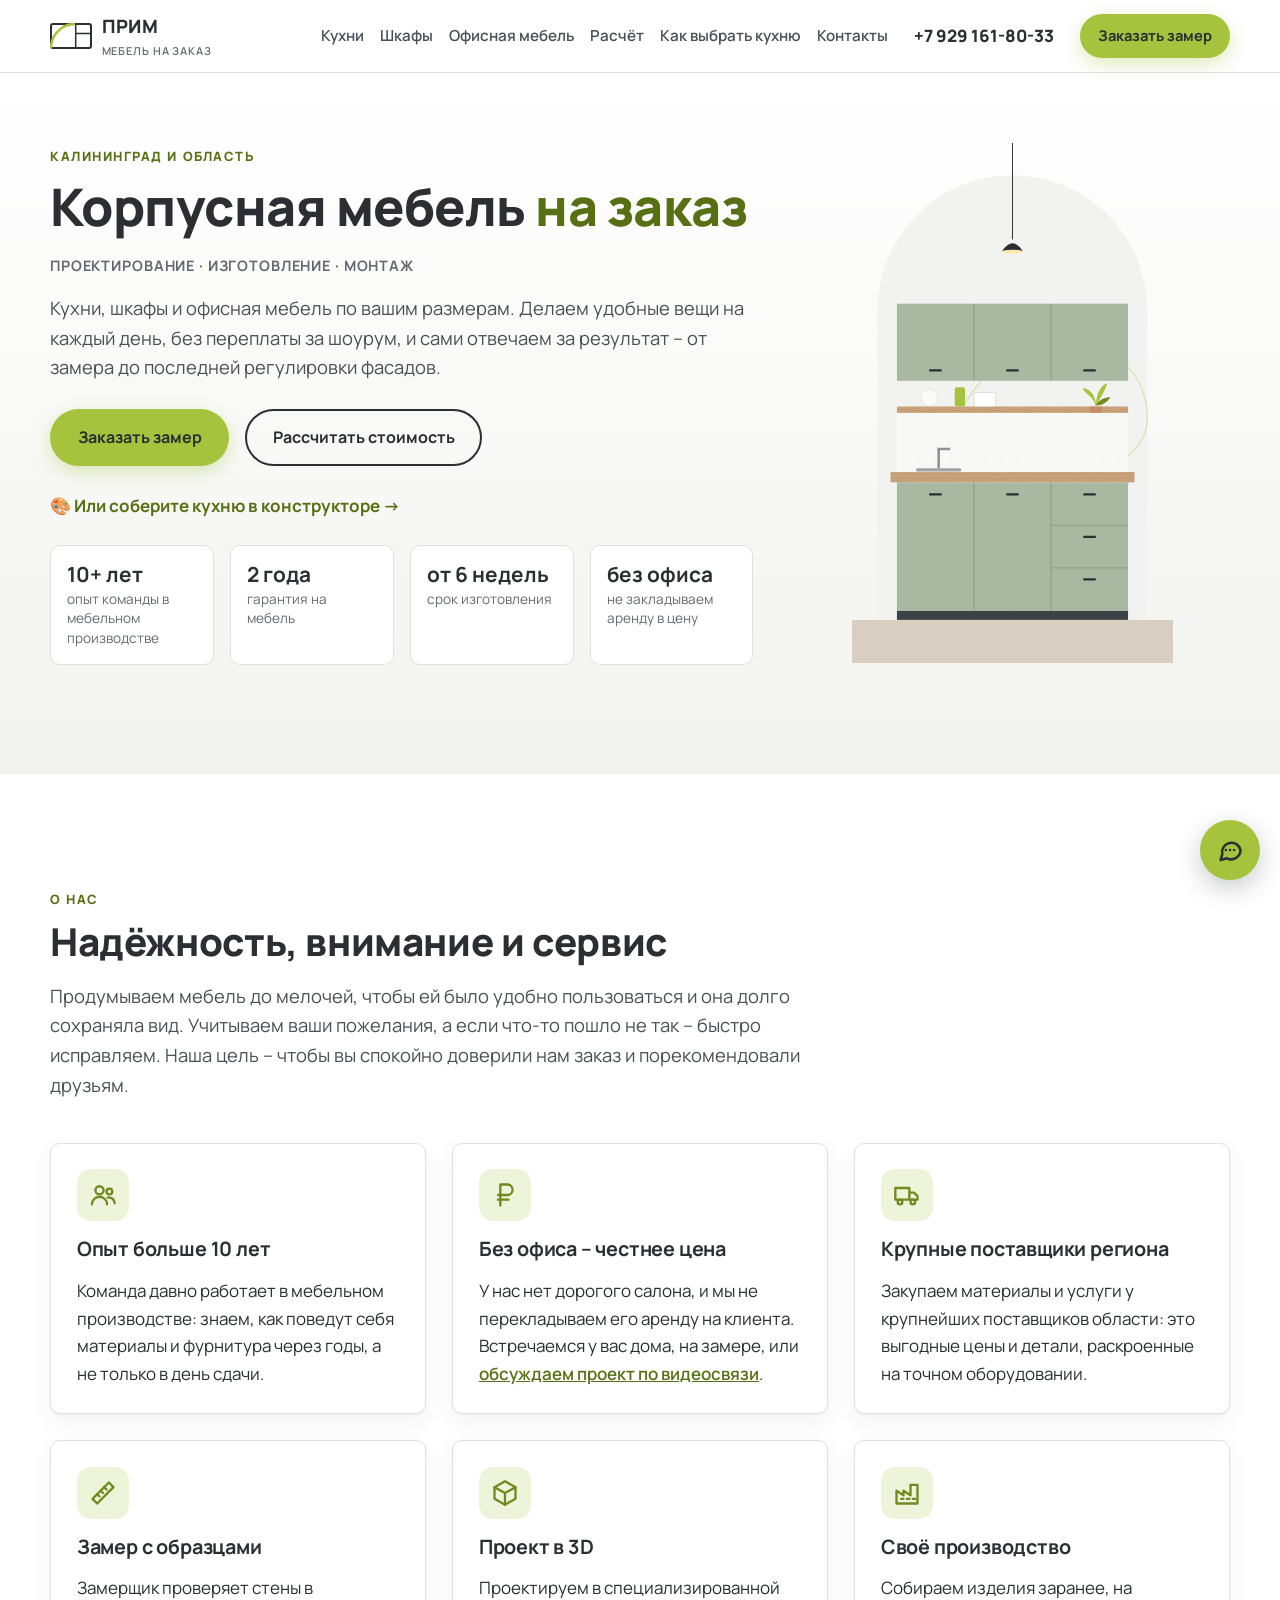
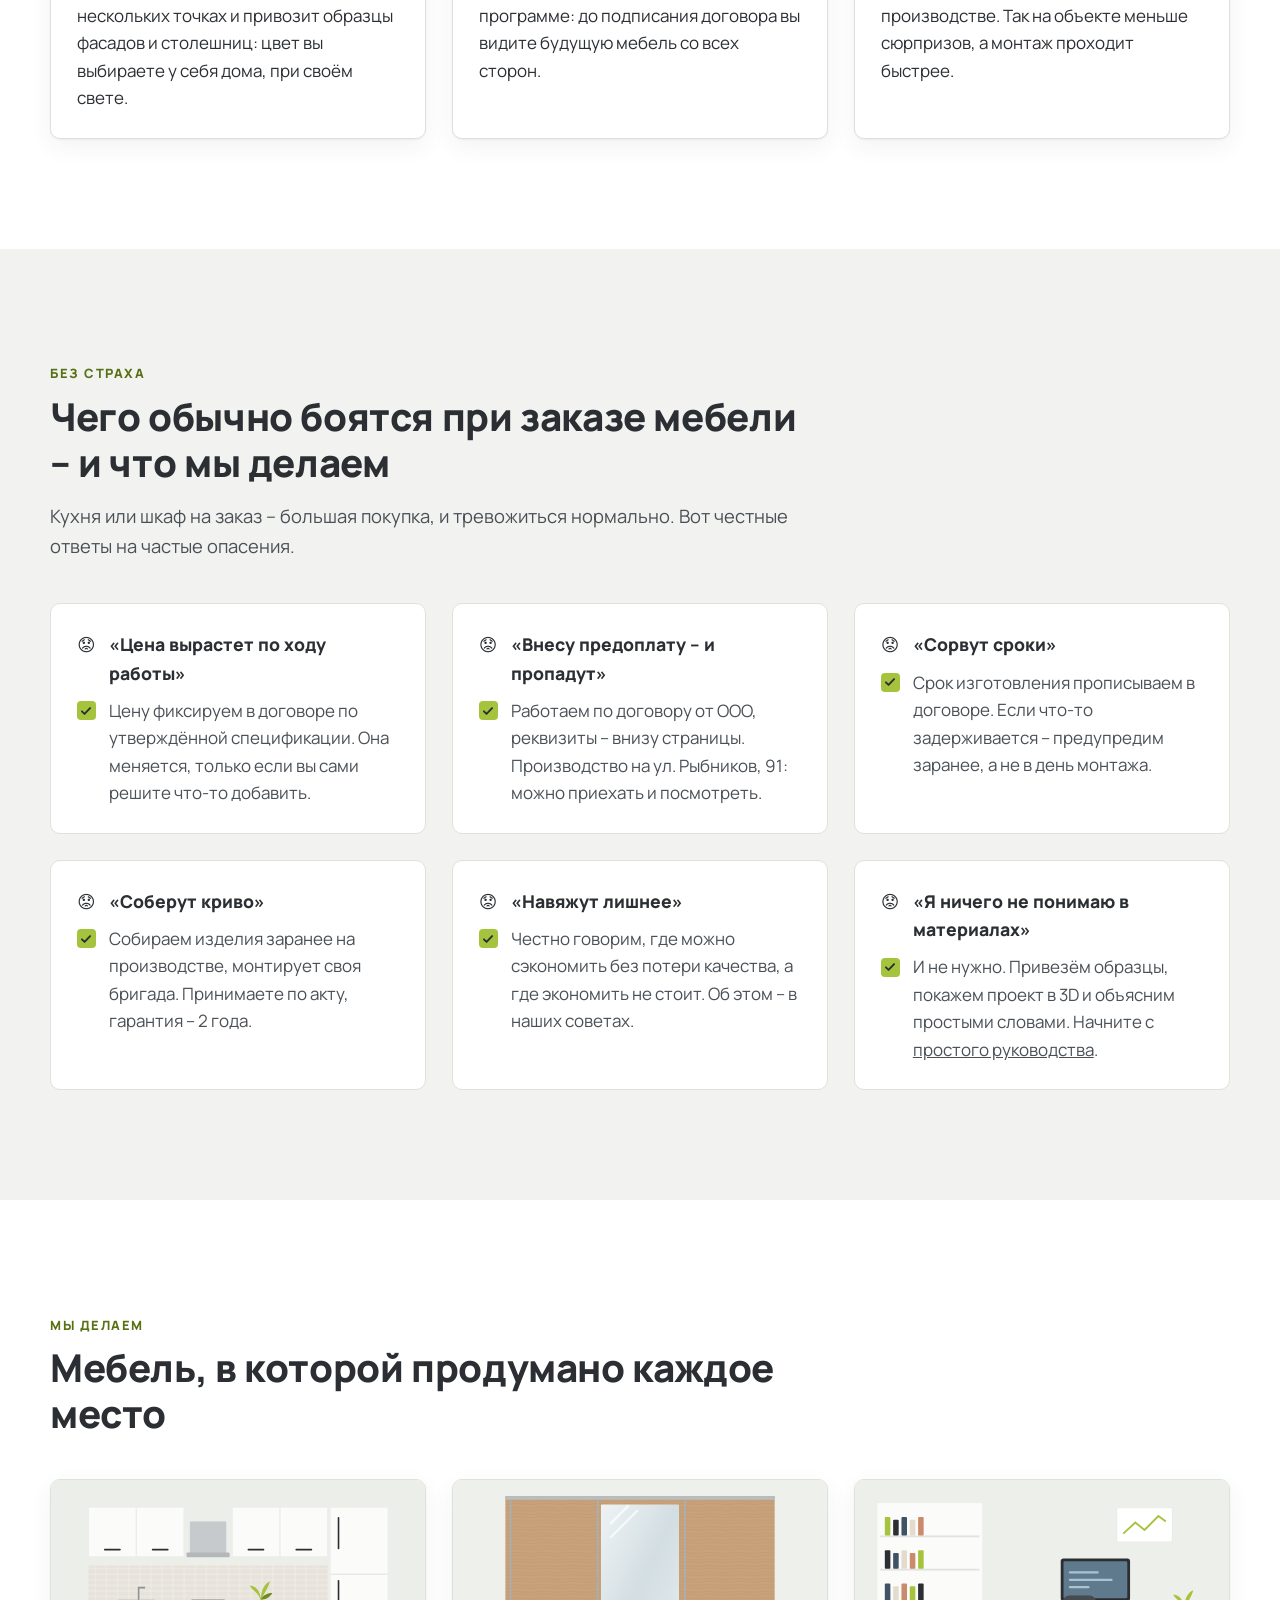
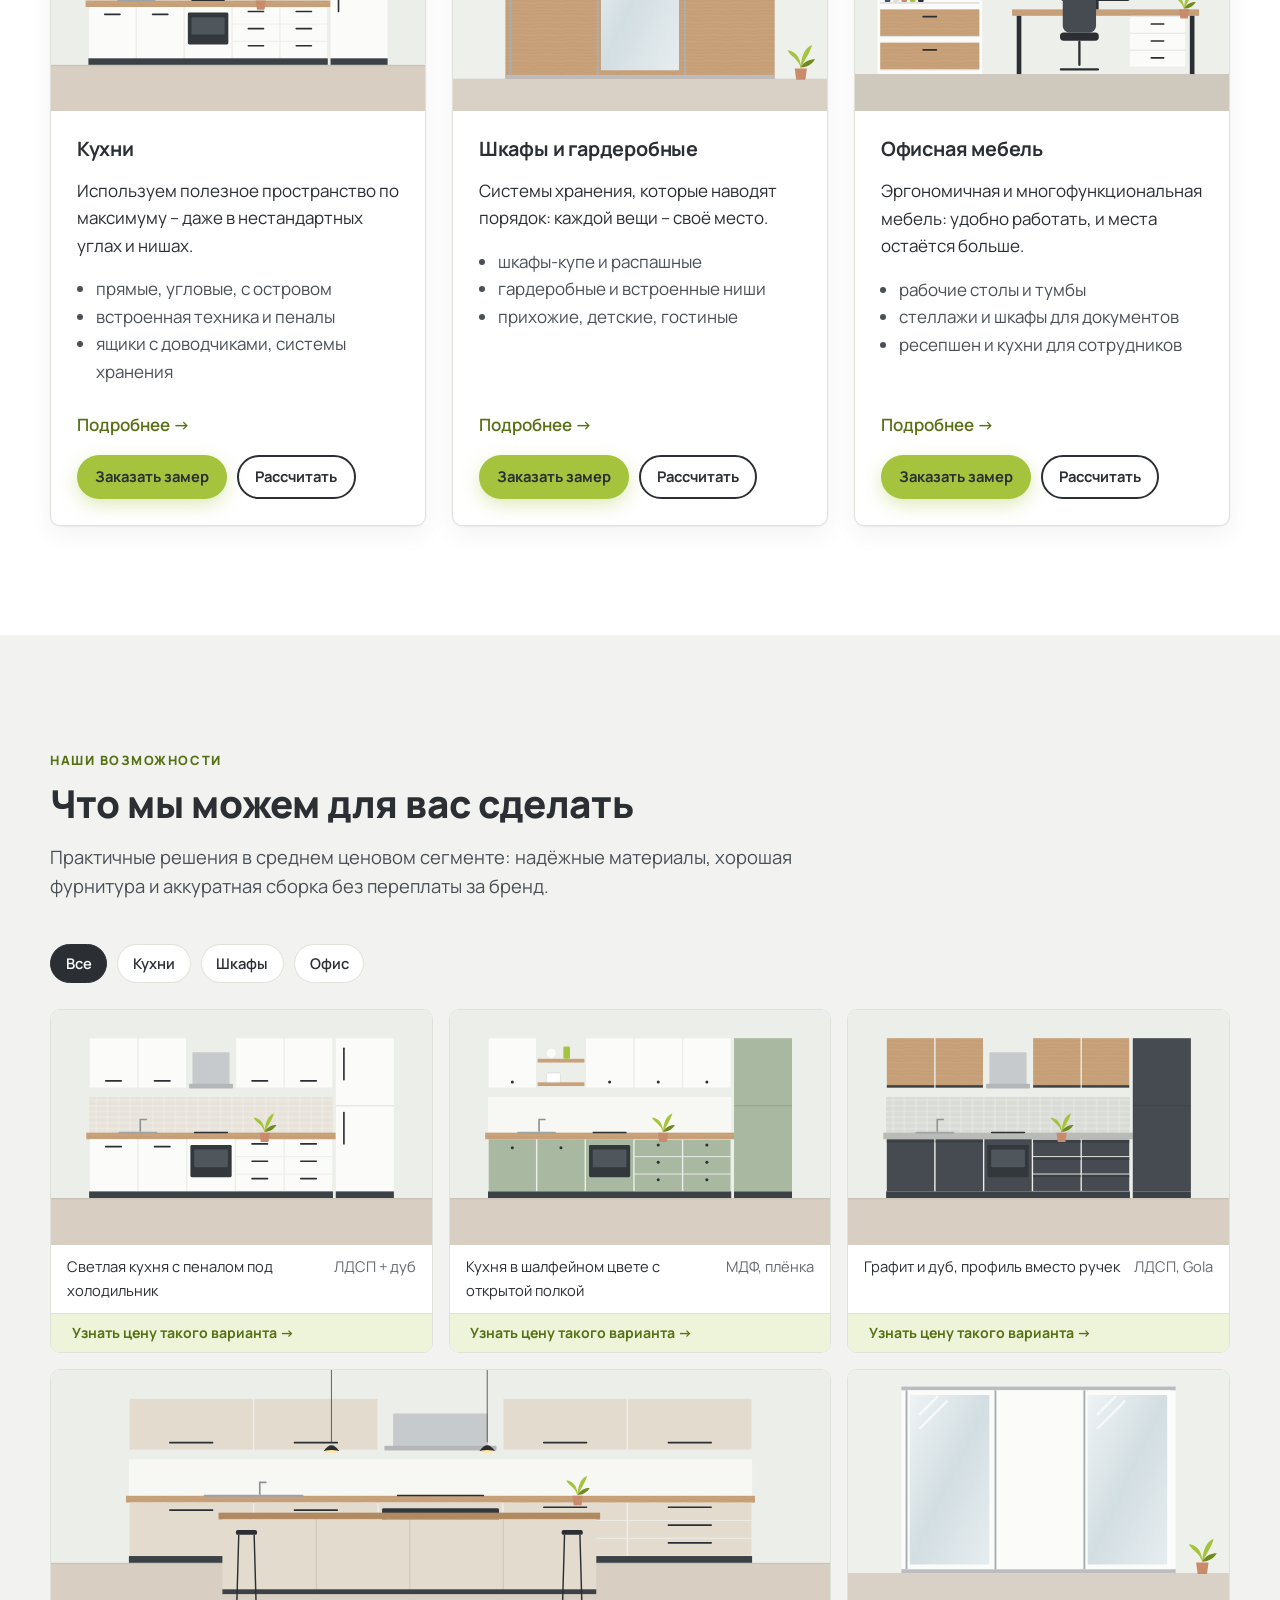
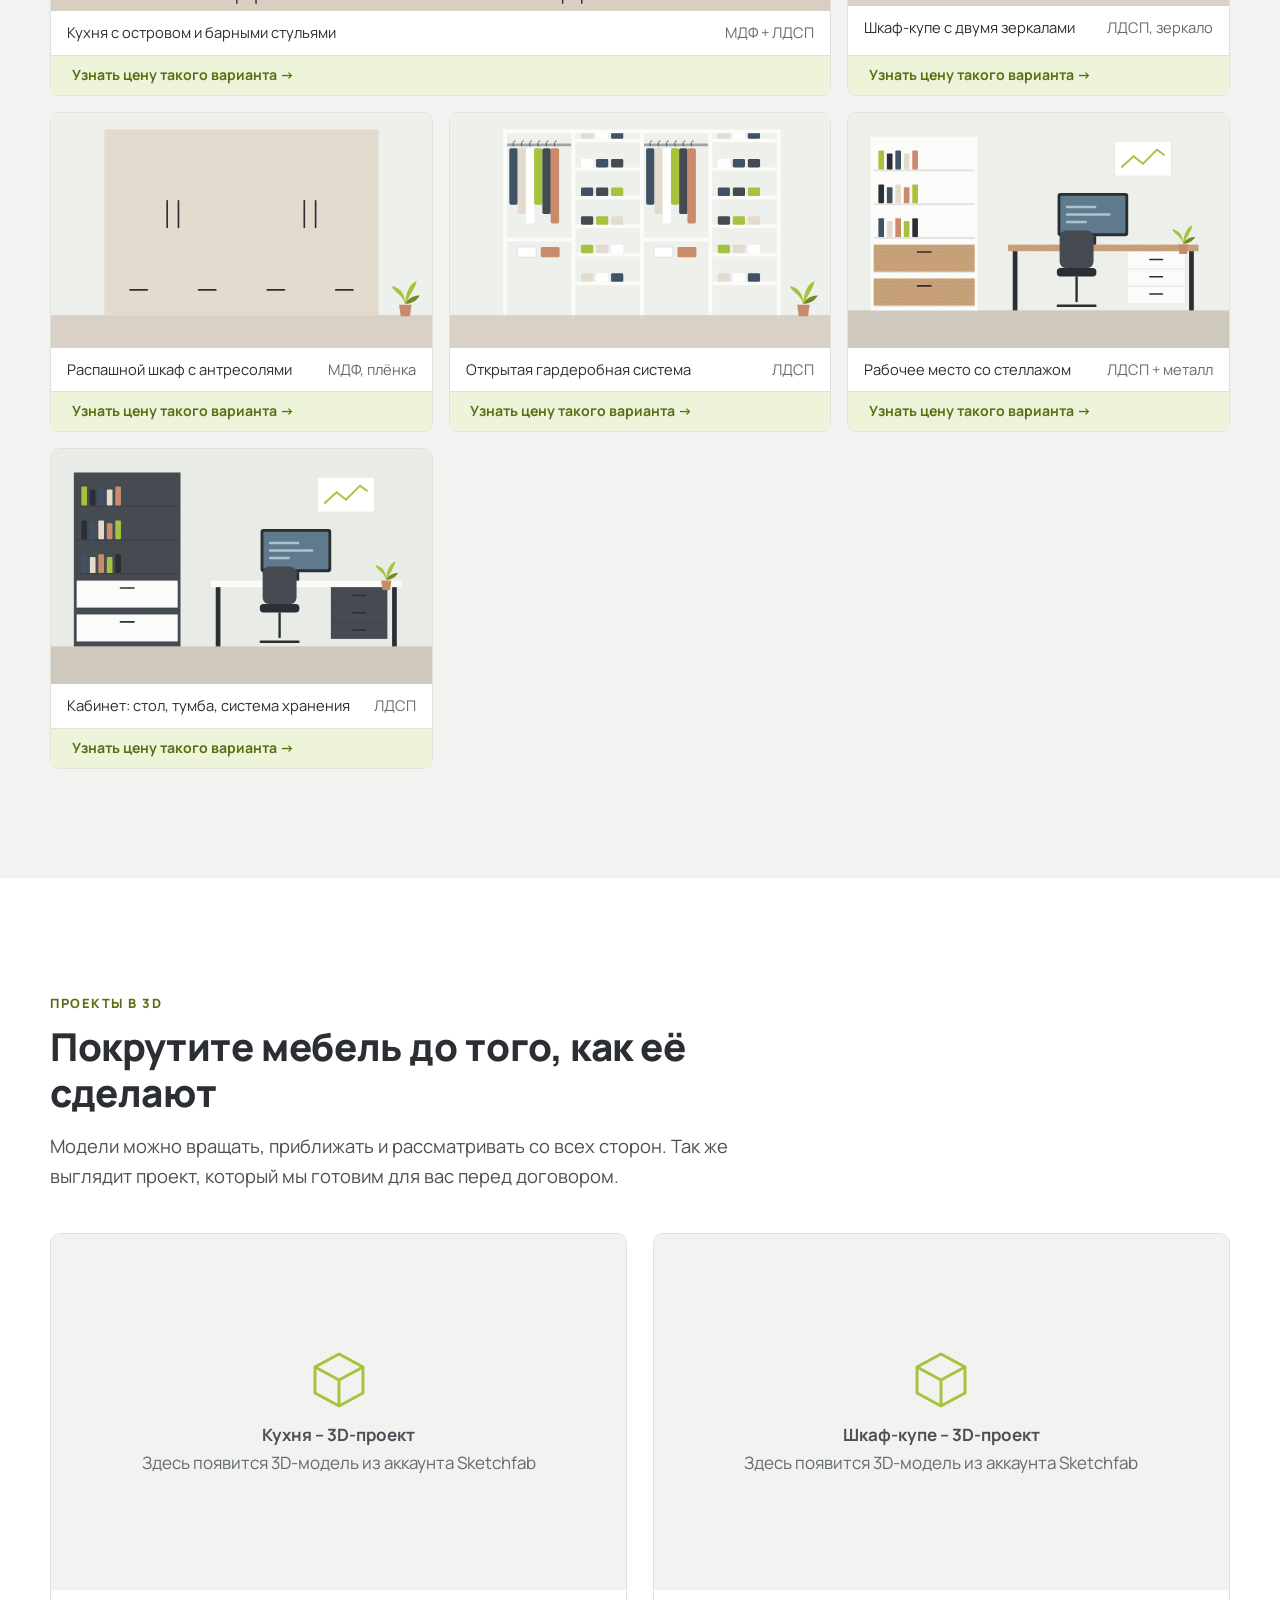
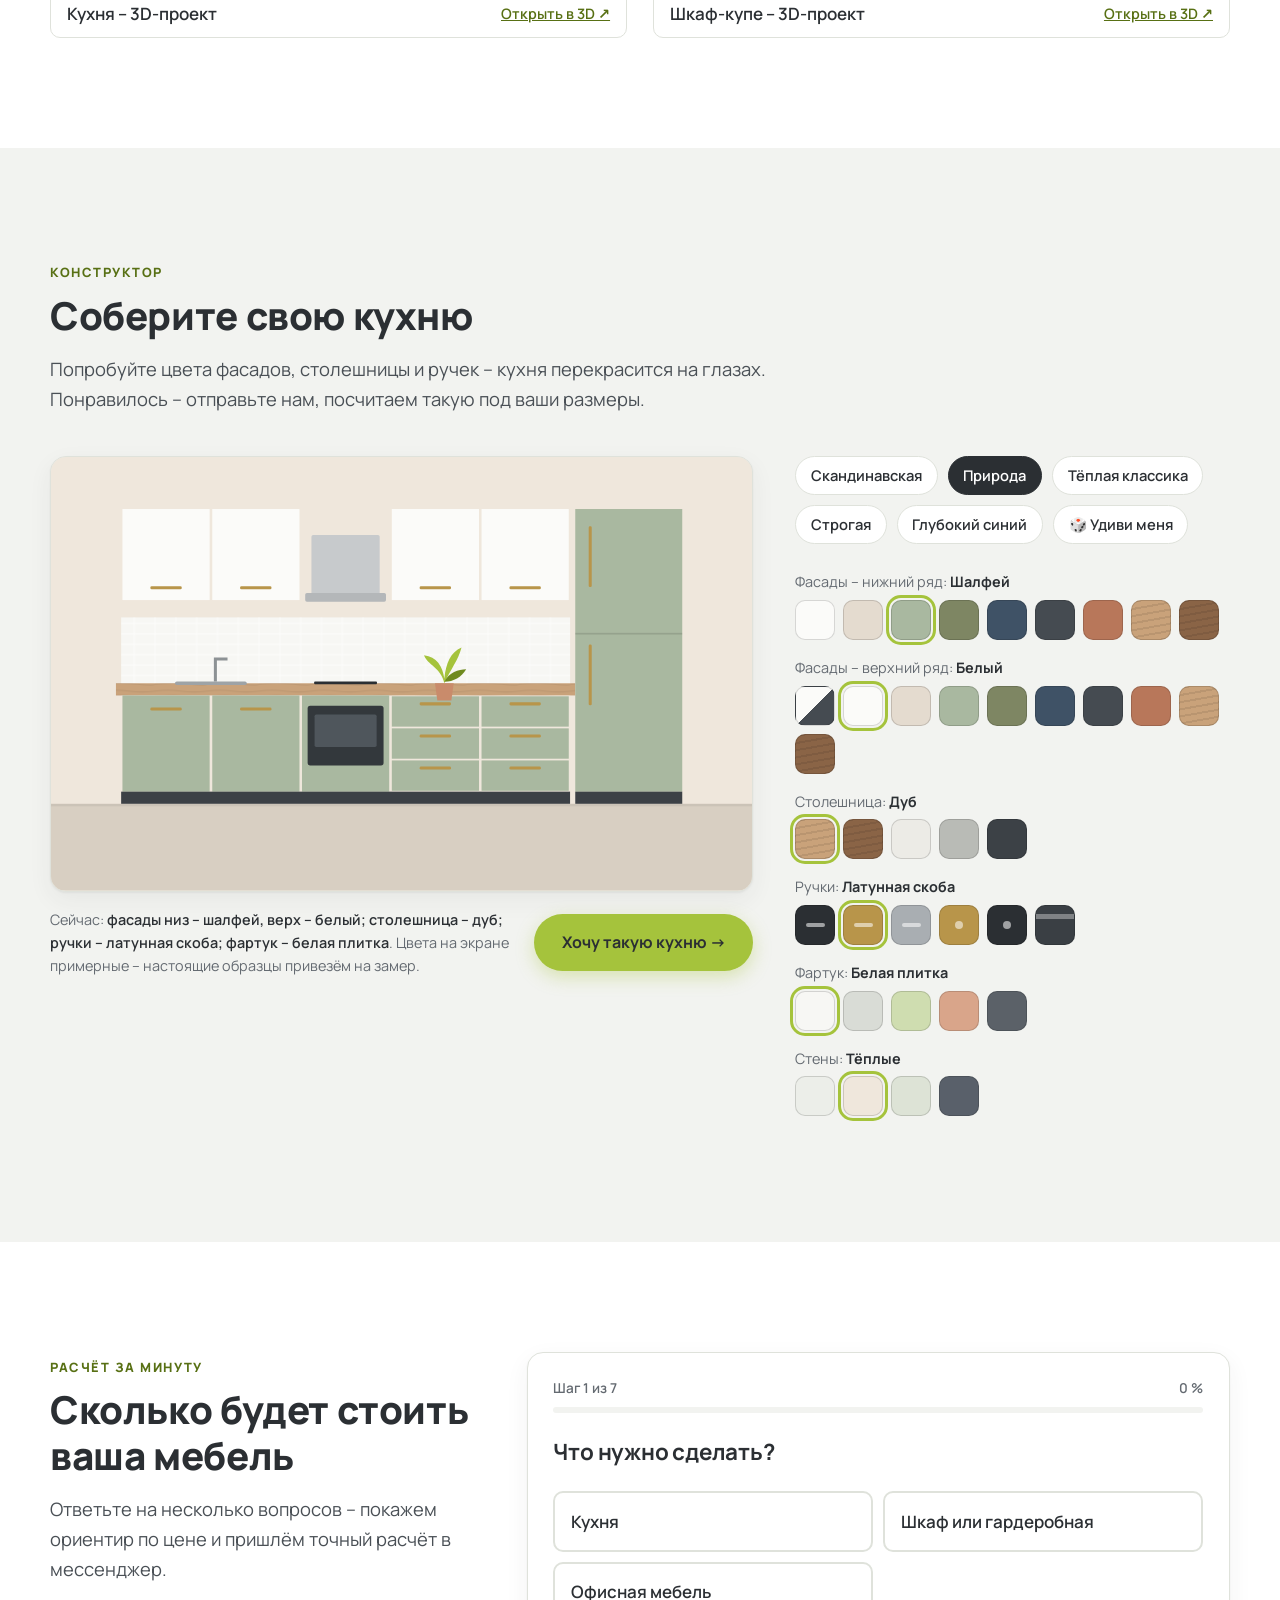
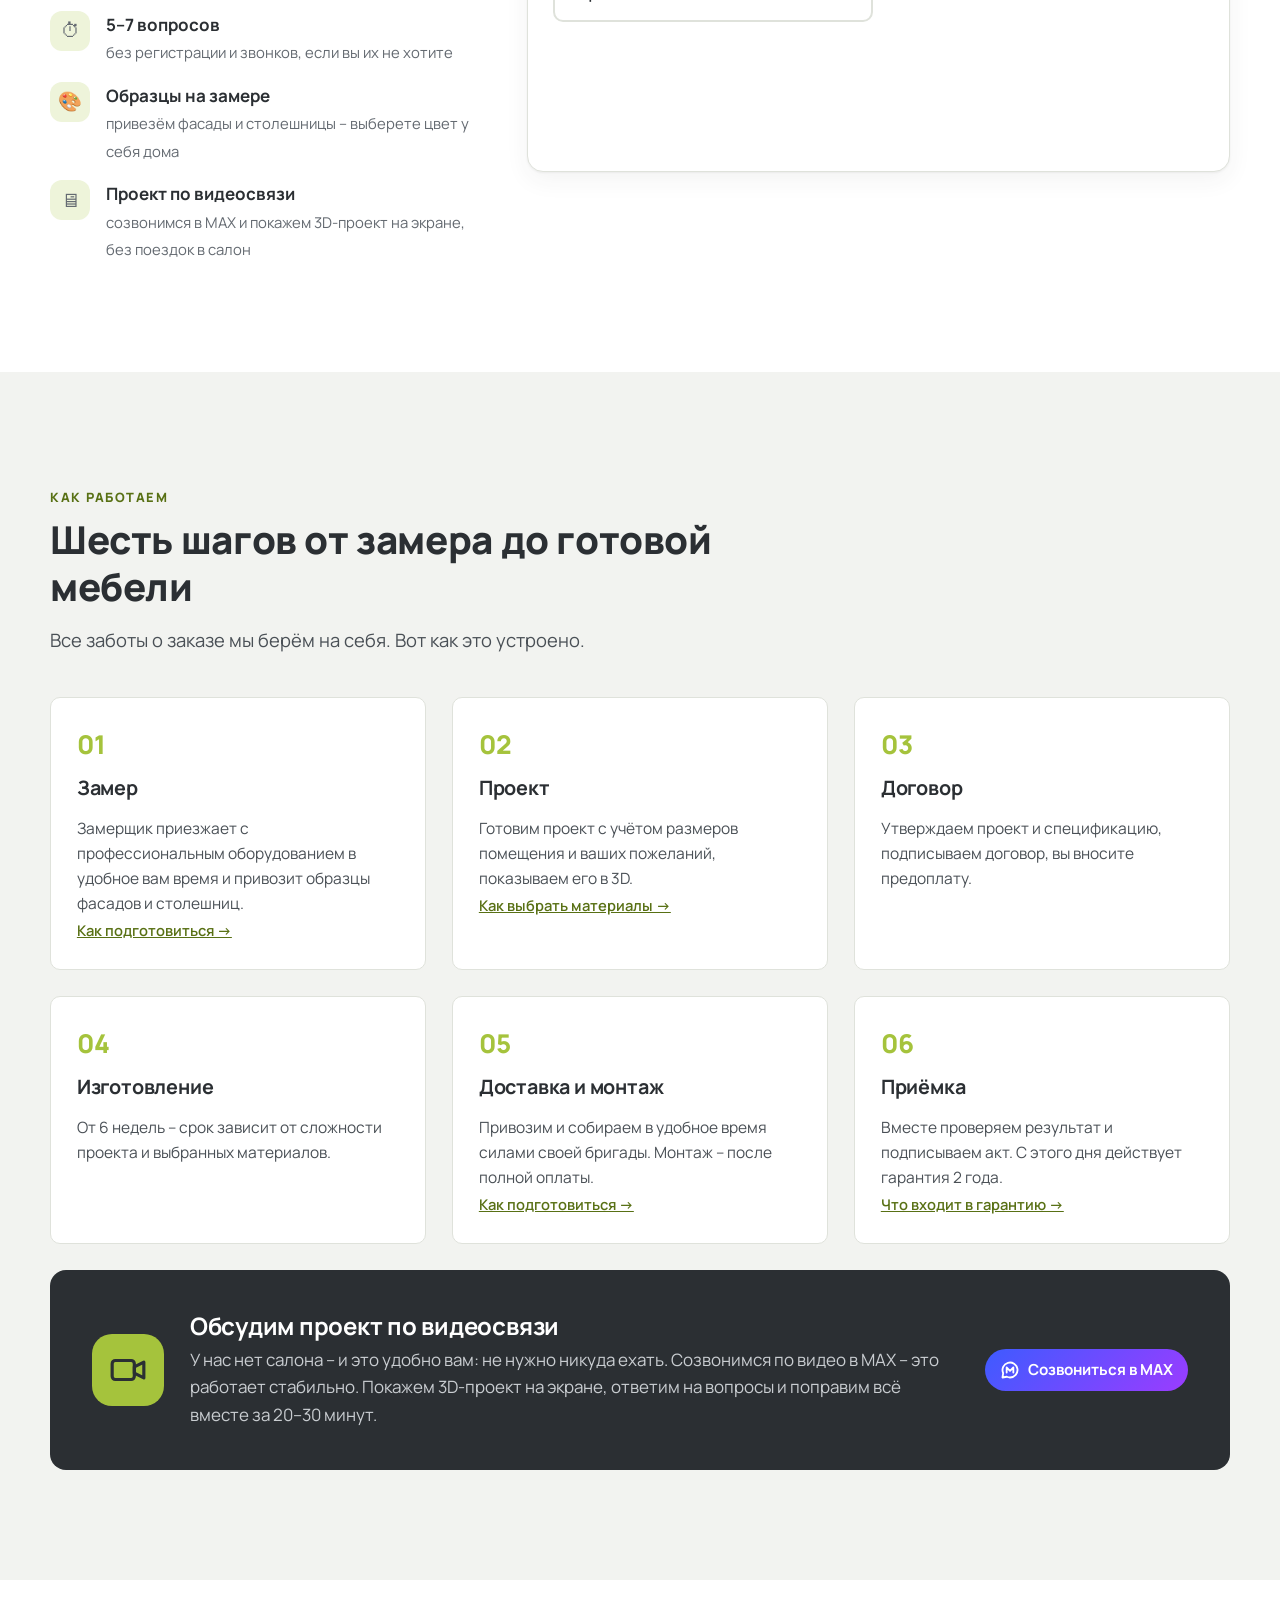
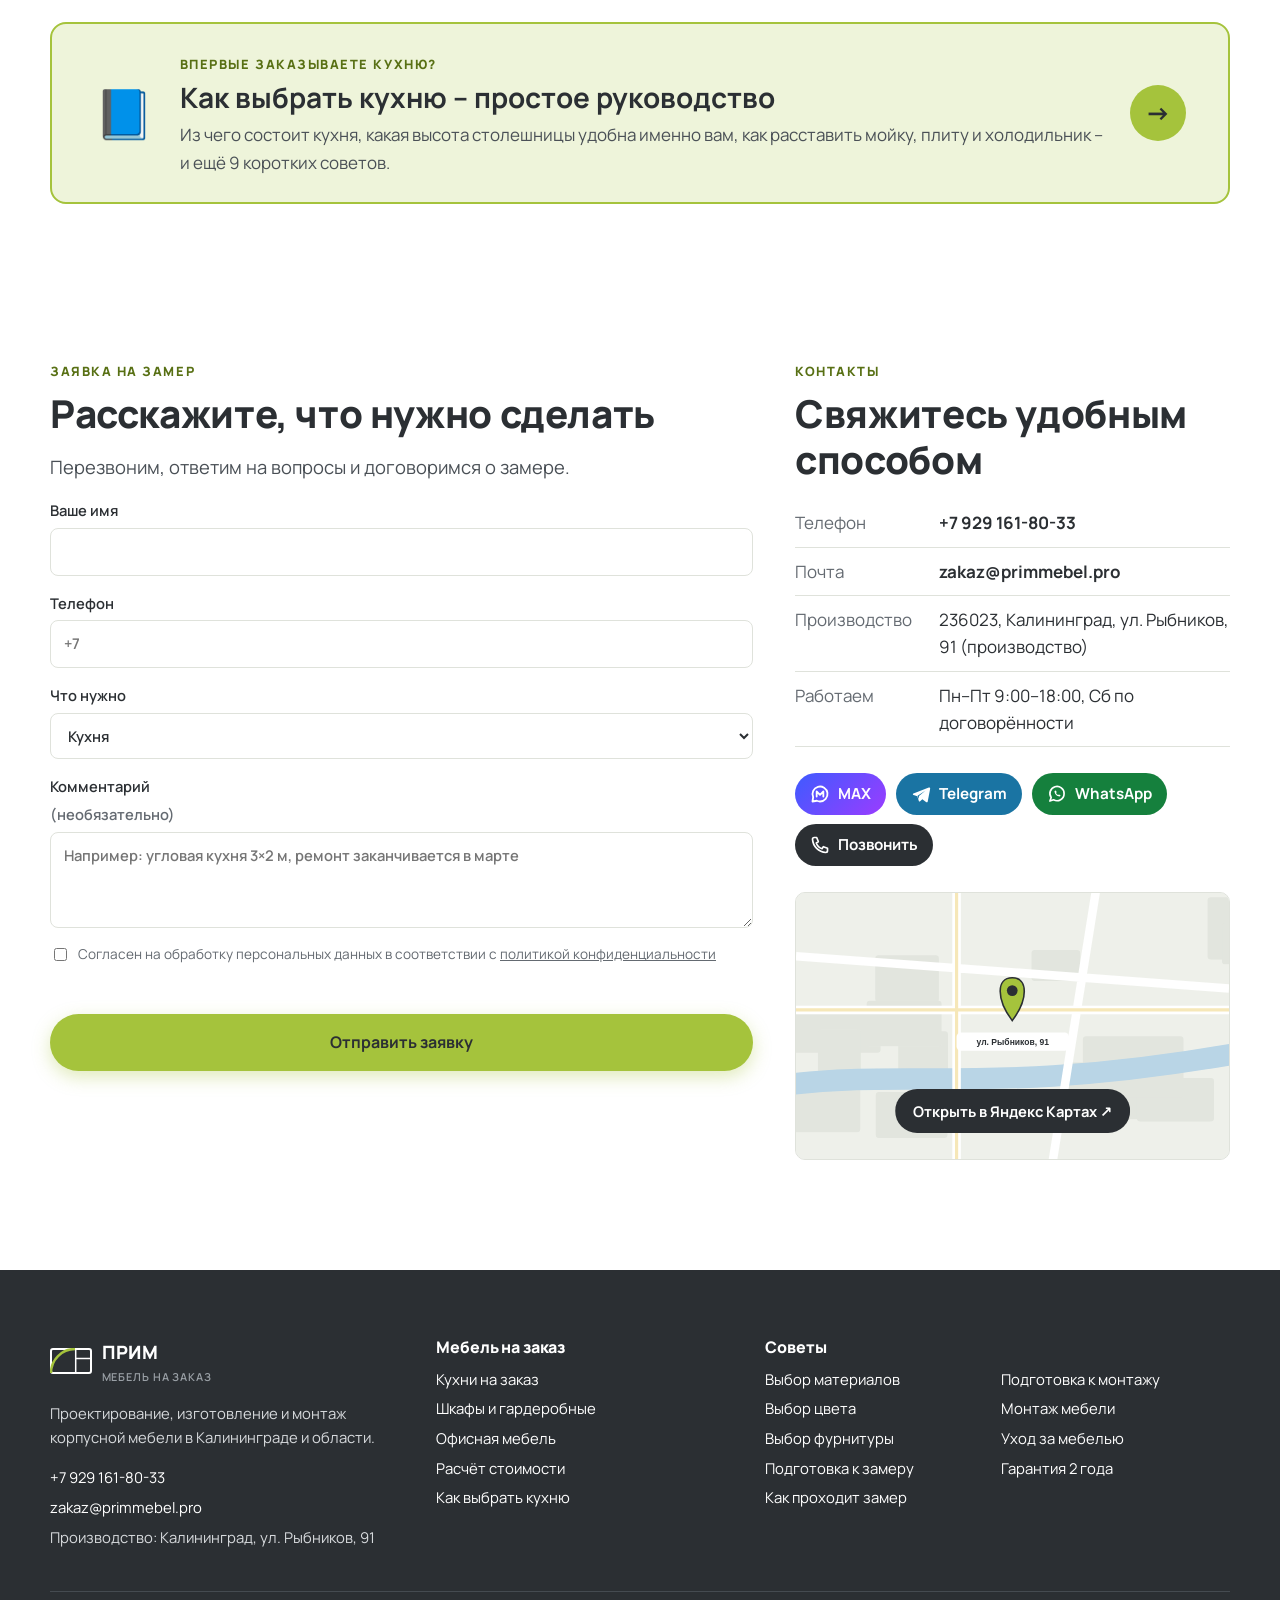
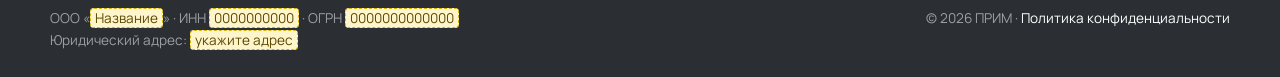
==== commit 7142e3b4: "Ровная вёрстка: карточки примеров одной высоты, колонки вопросов и цены вровень - кнопка «Узнать цен" ====
--- a/index.html
+++ b/index.html
@@ -17,7 +17,7 @@
 <link rel="preconnect" href="https://fonts.googleapis.com">
 <link rel="preconnect" href="https://fonts.gstatic.com" crossorigin>
 <link href="https://fonts.googleapis.com/css2?family=Manrope:wght@400;600;700;800&display=swap" rel="stylesheet">
-<link rel="stylesheet" href="css/style.css?v=73f51d16">
+<link rel="stylesheet" href="css/style.css?v=b181d864">
 <script type="application/ld+json">{"@context": "https://schema.org", "@type": "FurnitureStore", "name": "ПРИМ – мебель на заказ", "url": "https://primmebel.pro/", "telephone": "+7 929 161-80-33", "email": "zakaz@primmebel.pro", "description": "Проектирование, изготовление и монтаж корпусной мебели на заказ: кухни, шкафы, офисная мебель.", "address": {"@type": "PostalAddress", "streetAddress": "ул. Рыбников, 91", "addressLocality": "Калининград", "postalCode": "236023", "addressCountry": "RU"}, "areaServed": ["Калининград", "Калининградская область"], "sameAs": ["https://t.me/primmpro"]}</script>
 </head>
 <body>
--- a/css/style.css
+++ b/css/style.css
@@ -552,3 +552,14 @@
 .guide-toc a:hover { border-color: var(--green); }
 .product .more-wrap { margin-top: auto; margin-bottom: var(--s3); }
 .product .actions { margin-top: 0; }
+
+/* выравнивание: карточки галереи одной высоты, кнопка цены всегда внизу */
+.gallery figure { display: flex; flex-direction: column; }
+.gallery figcaption { flex: 1; display: flex; flex-direction: column; }
+.gallery .est { margin-top: auto; }
+.grid-2.align-stretch { align-items: stretch; }
+.side-card { background: var(--light); border-radius: var(--radius); padding: var(--s4); display: flex; flex-direction: column; gap: var(--s3); }
+.side-card h3 { margin: 0; }
+.side-card .btn { align-self: flex-start; margin-top: auto; }
+.price-factors { align-content: start; }
+.faqs { align-content: start; }
